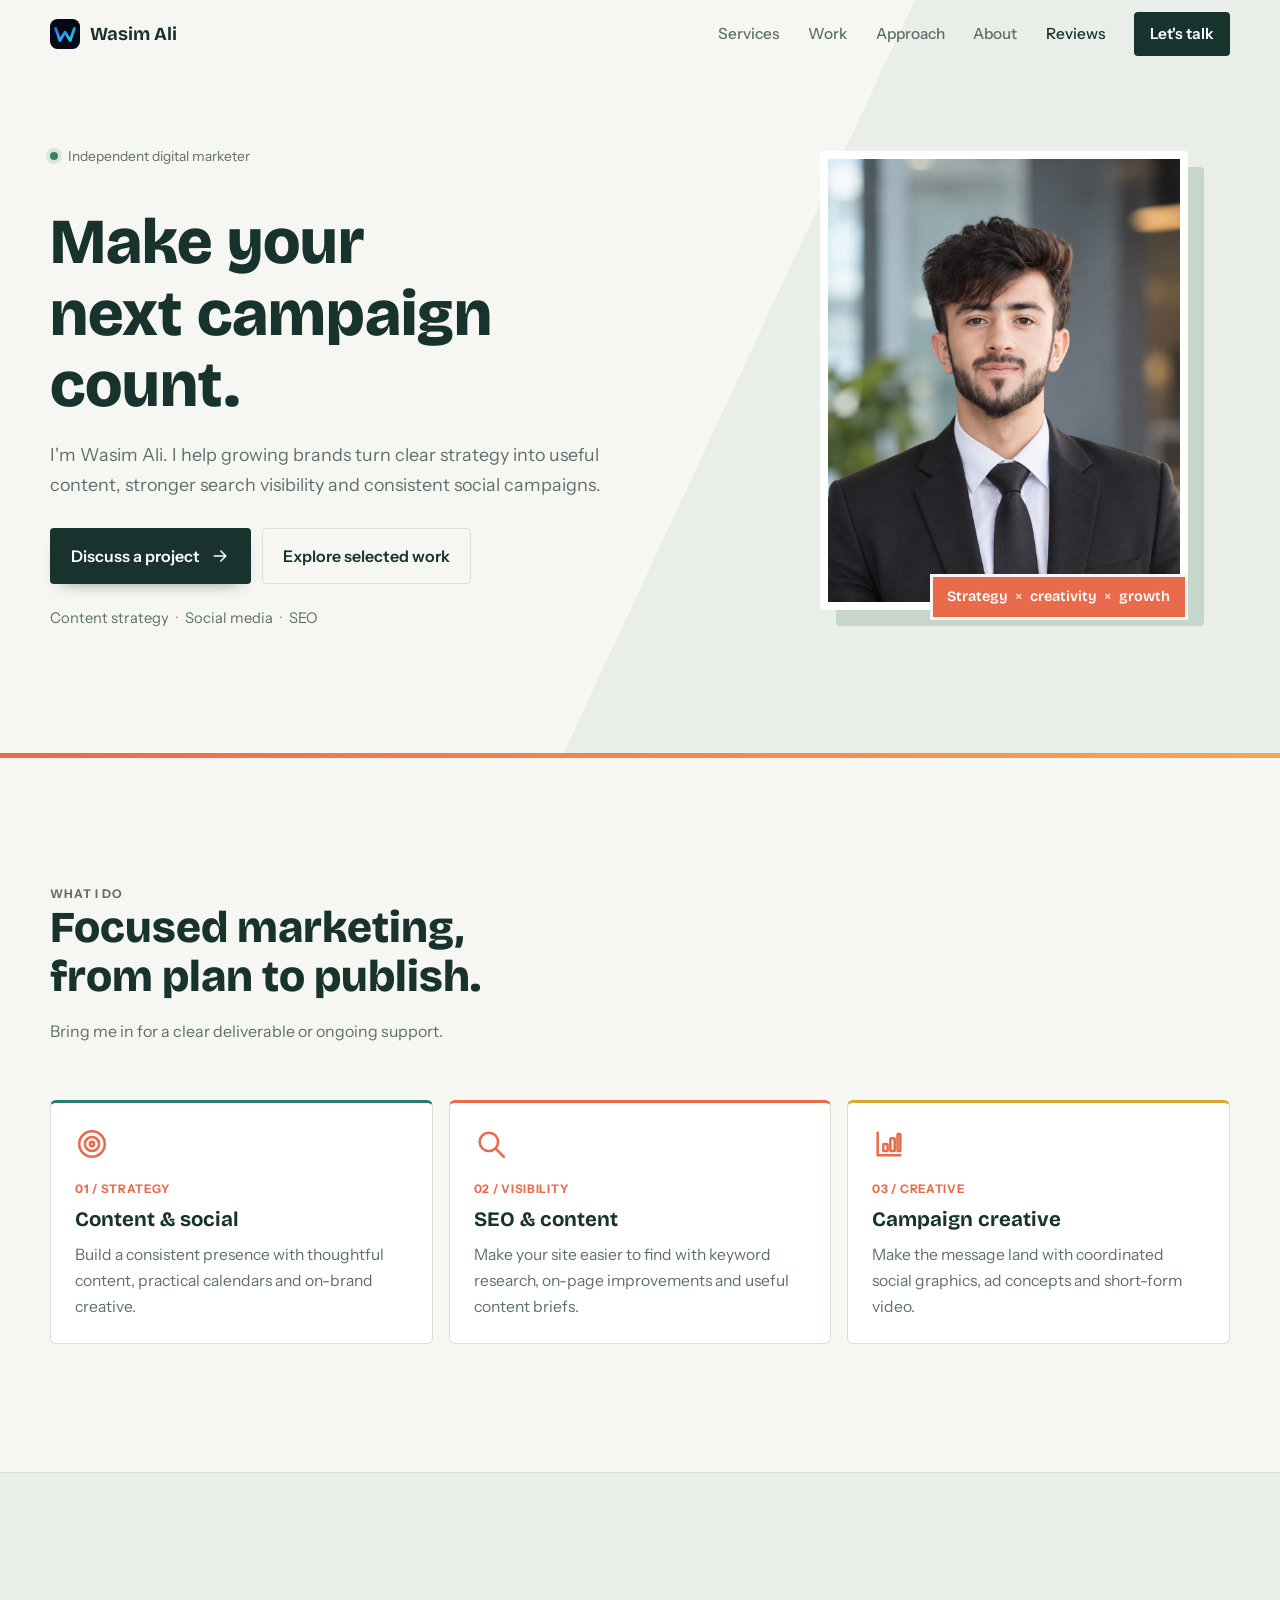
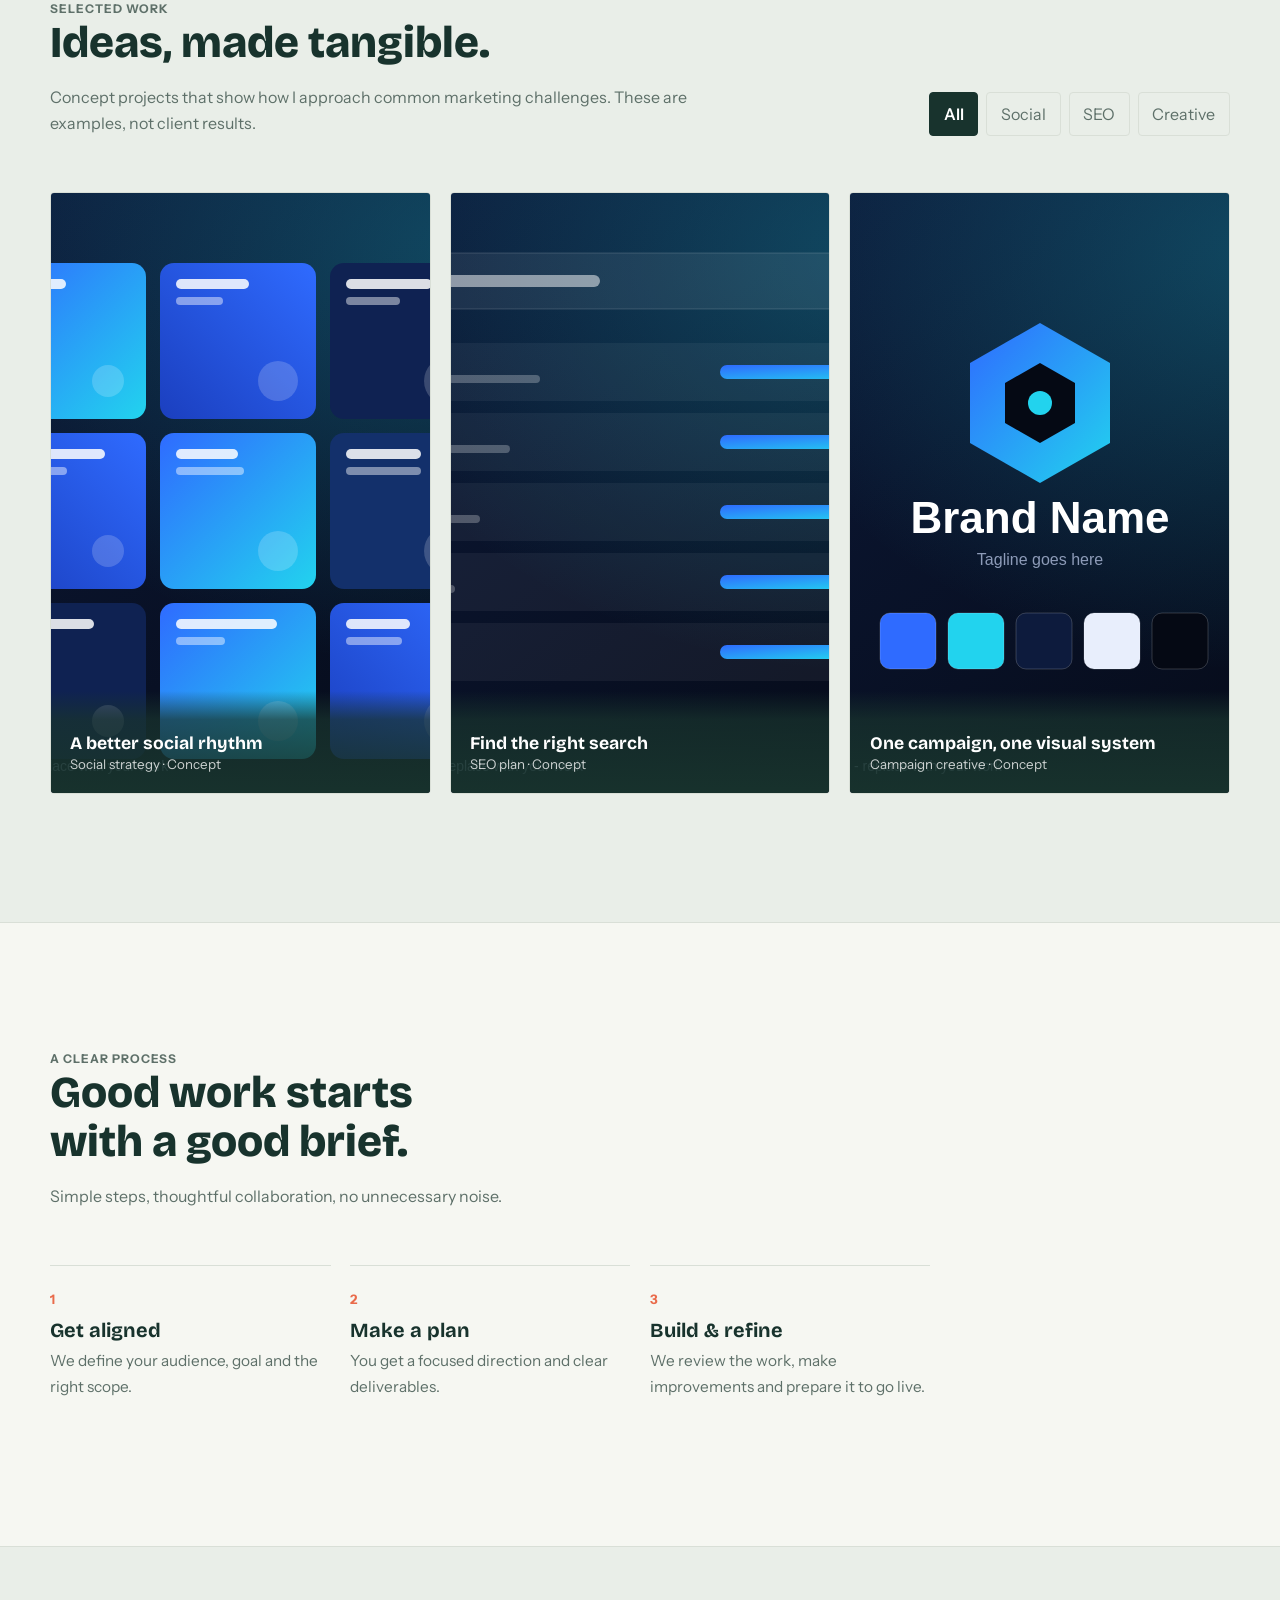
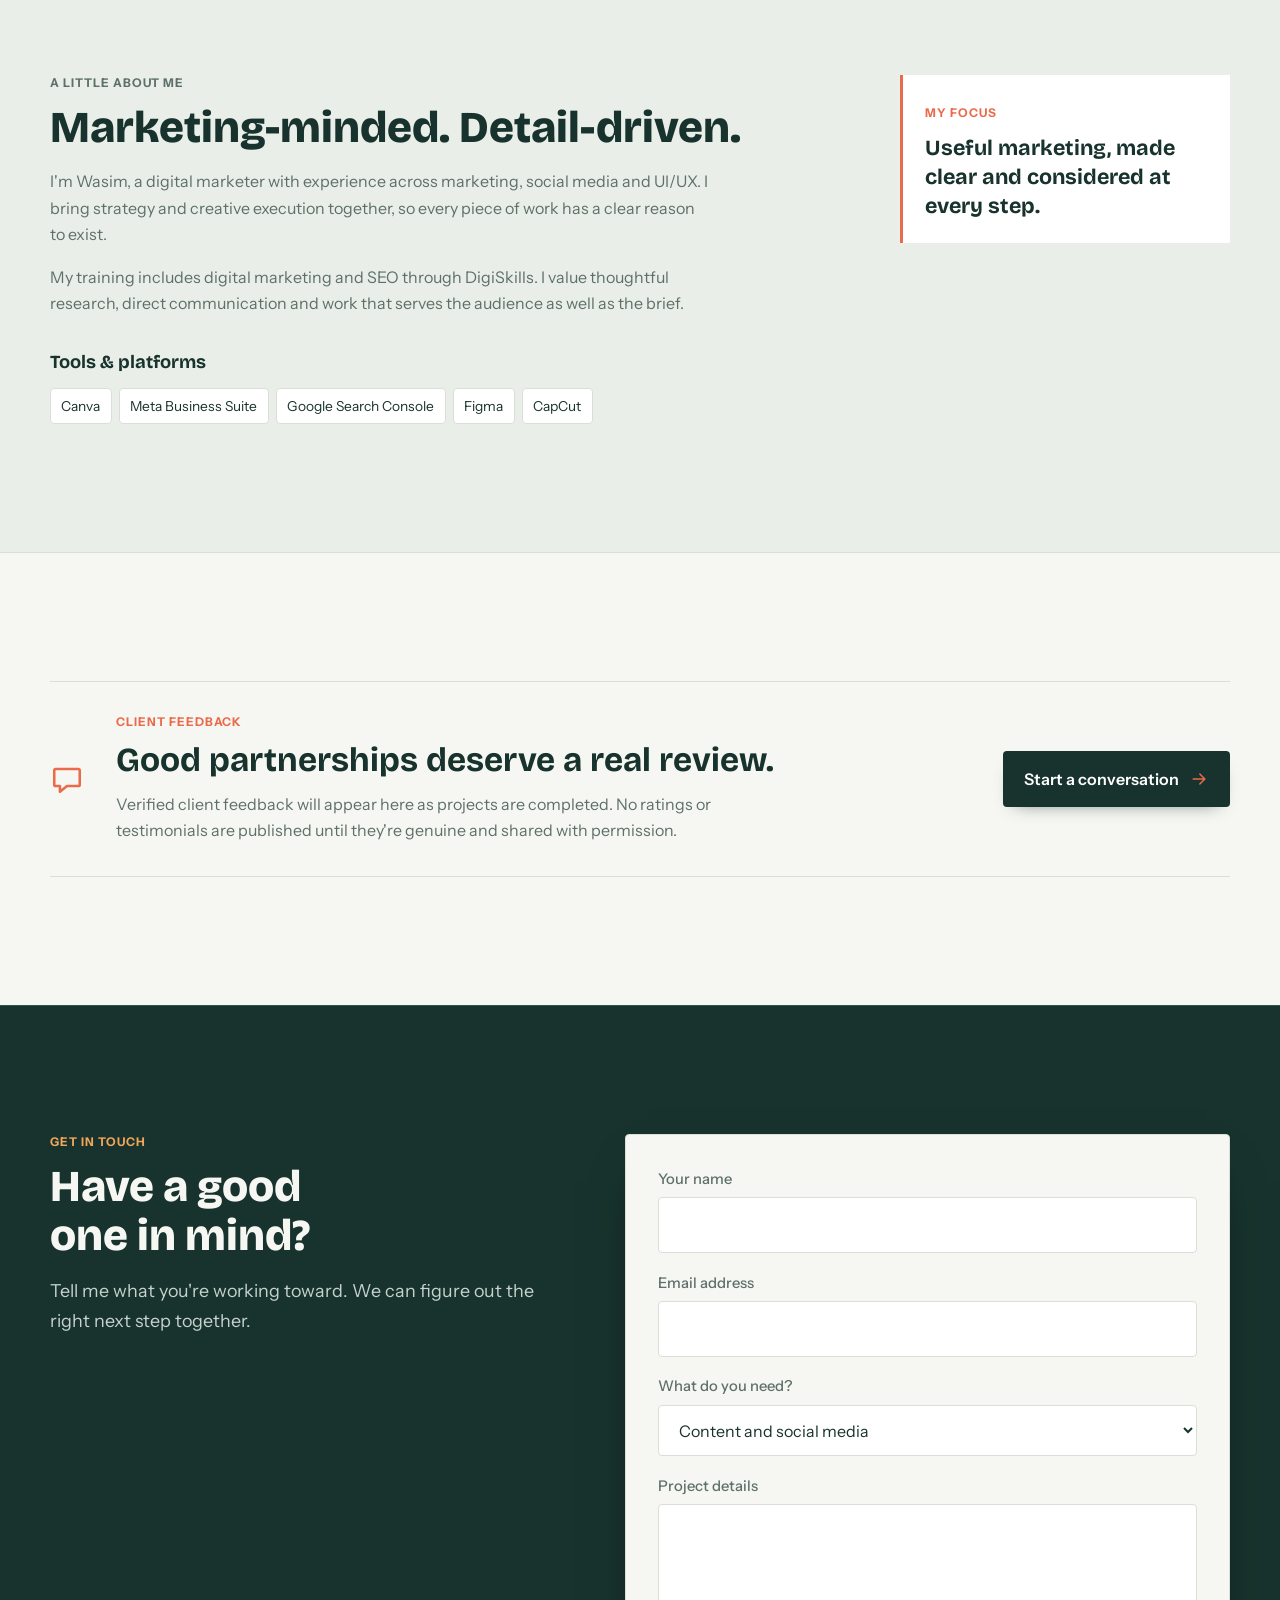
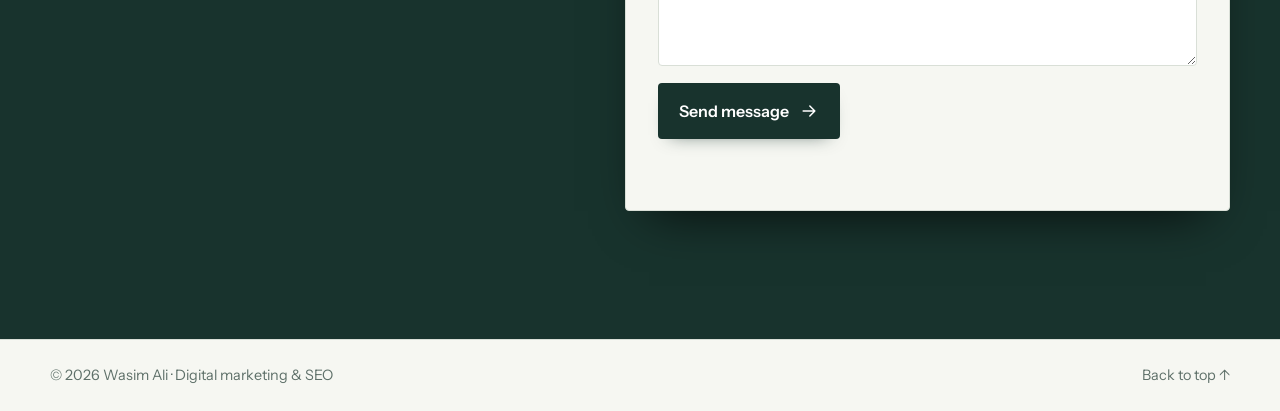
==== index.html @ def0f390 "Refresh digital marketing portfolio" ====
<!DOCTYPE html>
<html lang="en">
<head>
  <meta charset="utf-8">
  <meta name="viewport" content="width=device-width, initial-scale=1">
  <title>Wasim Ali | Digital Marketing &amp; SEO</title>
  <meta name="description" content="Digital marketing, content strategy and SEO for growing brands. Explore the work and get in touch with Wasim Ali.">
  <meta name="theme-color" content="#f5f3ed">
  <meta property="og:title" content="Wasim Ali | Digital Marketing &amp; SEO">
  <meta property="og:description" content="Clear strategy. Better content. Marketing built to move your business forward.">
  <meta property="og:type" content="website">
  <link rel="icon" href="assets/favicon.svg" type="image/svg+xml">
  <link rel="preconnect" href="https://fonts.googleapis.com">
  <link rel="preconnect" href="https://fonts.gstatic.com" crossorigin>
  <link href="https://fonts.googleapis.com/css2?family=Bricolage+Grotesque:opsz,wght@12..96,500;12..96,700;12..96,800&family=Instrument+Sans:wght@400;500;600&display=swap" rel="stylesheet">
  <link rel="stylesheet" href="css/styles.css">
</head>
<body>

<!-- SVG icon sprite -->
<svg width="0" height="0" style="position:absolute" aria-hidden="true">
  <defs>
    <symbol id="i-target" viewBox="0 0 24 24"><circle cx="12" cy="12" r="9"/><circle cx="12" cy="12" r="5"/><circle cx="12" cy="12" r="1.5"/></symbol>
    <symbol id="i-share" viewBox="0 0 24 24"><circle cx="6" cy="12" r="2.5"/><circle cx="18" cy="6" r="2.5"/><circle cx="18" cy="18" r="2.5"/><path d="M8.2 10.8l7.6-3.6M8.2 13.2l7.6 3.6"/></symbol>
    <symbol id="i-calendar" viewBox="0 0 24 24"><rect x="3.5" y="5" width="17" height="15" rx="2.5"/><path d="M3.5 10h17M8 3v4M16 3v4"/></symbol>
    <symbol id="i-search" viewBox="0 0 24 24"><circle cx="10.5" cy="10.5" r="6.5"/><path d="M15.5 15.5L21 21"/></symbol>
    <symbol id="i-pen" viewBox="0 0 24 24"><path d="M4 20l1-5L16.5 3.5a2.1 2.1 0 013 3L8 18z"/><path d="M14 6l4 4"/></symbol>
    <symbol id="i-play" viewBox="0 0 24 24"><rect x="3" y="5" width="18" height="14" rx="3"/><path d="M10.5 9.5v5l4.5-2.5z"/></symbol>
    <symbol id="i-camera" viewBox="0 0 24 24"><path d="M4 8h3l1.5-2.5h7L17 8h3a1 1 0 011 1v9a1 1 0 01-1 1H4a1 1 0 01-1-1V9a1 1 0 011-1z"/><circle cx="12" cy="13" r="3.5"/></symbol>
    <symbol id="i-layout" viewBox="0 0 24 24"><rect x="3.5" y="4" width="17" height="16" rx="2.5"/><path d="M3.5 9h17M9 9v11"/></symbol>
    <symbol id="i-chart" viewBox="0 0 24 24"><path d="M4 20V4M4 20h16"/><rect x="8" y="12" width="3" height="5" rx=".5"/><rect x="13" y="8" width="3" height="9" rx=".5"/><rect x="18" y="5" width="2" height="12" rx=".5"/></symbol>
    <symbol id="i-layers" viewBox="0 0 24 24"><path d="M12 3l9 5-9 5-9-5z"/><path d="M3 12.5l9 5 9-5M3 17l9 5 9-5"/></symbol>
    <symbol id="i-mail" viewBox="0 0 24 24"><rect x="3" y="5" width="18" height="14" rx="2.5"/><path d="M3.5 7l8.5 6 8.5-6"/></symbol>
    <symbol id="i-arrow" viewBox="0 0 24 24"><path d="M5 12h14M13 6l6 6-6 6"/></symbol>
    <symbol id="i-ext" viewBox="0 0 24 24"><path d="M14 4h6v6M20 4l-9 9M18 14v5a1 1 0 01-1 1H5a1 1 0 01-1-1V7a1 1 0 011-1h5"/></symbol>
    <symbol id="i-check" viewBox="0 0 24 24"><path d="M5 12.5l4.5 4.5L19 7.5"/></symbol>
    <symbol id="i-chat" viewBox="0 0 24 24"><path d="M4 5h16a1 1 0 011 1v10a1 1 0 01-1 1h-8l-5 4v-4H4a1 1 0 01-1-1V6a1 1 0 011-1z"/></symbol>
  </defs>
</svg>

<a class="skip" href="#main">Skip to content</a>
<div class="progress" aria-hidden="true"><span id="progress"></span></div>

<header class="site-header" id="header">
  <div class="wrap bar">
    <a class="brand" href="#top" aria-label="Wasim Ali, home">
      <img src="assets/favicon.svg" width="30" height="30" alt="">
      <span>Wasim Ali</span>
    </a>
    <nav id="nav" class="nav" aria-label="Main">
      <a href="#services">Services</a>
      <a href="#work">Work</a>
      <a href="#approach">Approach</a>
      <a href="#about">About</a>
      <a href="#reviews">Reviews</a>
      <a href="#contact" class="nav-cta">Let's talk</a>
    </nav>
    <button class="menu-btn" id="menuBtn" aria-expanded="false" aria-controls="nav" aria-label="Open menu">
      <span></span><span></span>
    </button>
  </div>
</header>

<main id="main">

  <!-- HERO -->
  <section class="hero" id="top">
    <div class="wrap hero-grid">
      <div class="hero-copy">
        <p class="status"><i></i> Independent digital marketer</p>
        <h1>Make your next campaign count.</h1>
        <p class="lead">I'm Wasim Ali. I help growing brands turn clear strategy into useful content, stronger search visibility and consistent social campaigns.</p>
        <div class="actions">
          <a class="btn btn-primary" href="#contact">Discuss a project <svg class="ic"><use href="#i-arrow"/></svg></a>
          <a class="btn btn-ghost" href="#work">Explore selected work</a>
        </div>
        <p class="hero-tags" aria-label="Core services">Content strategy <span>·</span> Social media <span>·</span> SEO</p>
      </div>

      <div class="hero-stage">
        <div class="portrait">
          <img src="WhatsApp%20Image%202026-10-06%20at%201.30.26%20AM.jpeg" alt="Portrait of Wasim Ali" width="480" height="600">
        </div>
        <p class="portrait-note">Strategy <span>×</span> creativity <span>×</span> growth</p>
      </div>
    </div>
  </section>

  <!-- SERVICES -->
  <section class="section" id="services">
    <div class="wrap">
      <div class="head">
        <p class="eyebrow">What I do</p>
        <h2>Focused marketing, from plan to publish.</h2>
        <p>Bring me in for a clear deliverable or ongoing support.</p>
      </div>

      <div class="svc-grid">
        <article class="svc">
          <svg class="ic ic-lg"><use href="#i-target"/></svg>
          <p class="svc-index">01 / Strategy</p>
          <h3>Content &amp; social</h3>
          <p>Build a consistent presence with thoughtful content, practical calendars and on-brand creative.</p>
        </article>
        <article class="svc">
          <svg class="ic ic-lg"><use href="#i-search"/></svg>
          <p class="svc-index">02 / Visibility</p>
          <h3>SEO &amp; content</h3>
          <p>Make your site easier to find with keyword research, on-page improvements and useful content briefs.</p>
        </article>
        <article class="svc">
          <svg class="ic ic-lg"><use href="#i-chart"/></svg>
          <p class="svc-index">03 / Creative</p>
          <h3>Campaign creative</h3>
          <p>Make the message land with coordinated social graphics, ad concepts and short-form video.</p>
        </article>
      </div>
    </div>
  </section>

  <!-- WORK -->
  <section class="section alt" id="work">
    <div class="wrap">
      <div class="head split">
        <div>
          <p class="eyebrow">Selected work</p>
          <h2>Ideas, made tangible.</h2>
          <p>Concept projects that show how I approach common marketing challenges. These are examples, not client results.</p>
        </div>
        <div class="filters" role="group" aria-label="Filter projects">
          <button class="chip is-on" data-filter="all" aria-pressed="true">All</button>
          <button class="chip" data-filter="social" aria-pressed="false">Social</button>
          <button class="chip" data-filter="seo" aria-pressed="false">SEO</button>
          <button class="chip" data-filter="design" aria-pressed="false">Creative</button>
        </div>
      </div>

      <div class="work-grid" id="workGrid">
        <article class="proj" data-cat="social" data-title="A better social rhythm" data-role="Content pillars, sample calendar and post concepts" data-tools="Content strategy, social creative" data-desc="Concept brief: help a neighborhood cafe show up consistently and make its seasonal menu easier to discover. This sample demonstrates a content direction, not client work or measured results.">
          <button class="proj-btn" aria-haspopup="dialog">
            <img src="assets/img/project-social.svg" alt="Concept social media campaign for a cafe" loading="lazy" width="800" height="600">
            <span class="proj-meta"><b>A better social rhythm</b><small>Social strategy · Concept</small></span>
          </button>
        </article>
        <article class="proj" data-cat="seo" data-title="Find the right search" data-role="Keyword themes, page structure and content priorities" data-tools="Keyword research, on-page SEO" data-desc="Concept brief: map high-intent search themes for a growing home-services business, then turn them into a simple page and content plan. No live site or performance data is represented.">
          <button class="proj-btn" aria-haspopup="dialog">
            <img src="assets/img/project-seo.svg" alt="Concept keyword and content plan" loading="lazy" width="800" height="600">
            <span class="proj-meta"><b>Find the right search</b><small>SEO plan · Concept</small></span>
          </button>
        </article>
        <article class="proj" data-cat="design" data-title="One campaign, one visual system" data-role="Creative direction, campaign assets and layout" data-tools="Campaign concept, visual design" data-desc="Concept brief: create a flexible visual direction for a small product launch, with social-first assets that feel connected across formats. This is an illustrative design exercise.">
          <button class="proj-btn" aria-haspopup="dialog">
            <img src="assets/img/project-brand.svg" alt="Concept campaign visual identity" loading="lazy" width="800" height="600">
            <span class="proj-meta"><b>One campaign, one visual system</b><small>Campaign creative · Concept</small></span>
          </button>
        </article>
      </div>
    </div>
  </section>

  <!-- APPROACH -->
  <section class="section" id="approach">
    <div class="wrap">
      <div class="head">
        <p class="eyebrow">A clear process</p>
        <h2>Good work starts with a good brief.</h2>
        <p>Simple steps, thoughtful collaboration, no unnecessary noise.</p>
      </div>
      <ol class="steps">
        <li>
          <span class="n">1</span>
          <h3>Get aligned</h3>
          <p>We define your audience, goal and the right scope.</p>
        </li>
        <li>
          <span class="n">2</span>
          <h3>Make a plan</h3>
          <p>You get a focused direction and clear deliverables.</p>
        </li>
        <li>
          <span class="n">3</span>
          <h3>Build &amp; refine</h3>
          <p>We review the work, make improvements and prepare it to go live.</p>
        </li>
      </ol>
    </div>
  </section>

  <!-- ABOUT / EXPERIENCE -->
  <section class="section alt" id="about">
    <div class="wrap about-grid">
      <div class="about-copy">
        <p class="eyebrow">A little about me</p>
        <h2>Marketing-minded. Detail-driven.</h2>
        <p>I'm Wasim, a digital marketer with experience across marketing, social media and UI/UX. I bring strategy and creative execution together, so every piece of work has a clear reason to exist.</p>
        <p>My training includes digital marketing and SEO through DigiSkills. I value thoughtful research, direct communication and work that serves the audience as well as the brief.</p>

        <h3 class="sub">Tools &amp; platforms</h3>
        <div class="tools">
          <span>Canva</span><span>Meta Business Suite</span><span>Google Search Console</span><span>Figma</span><span>CapCut</span>
        </div>
      </div>

      <aside class="about-note"><span>My focus</span><p>Useful marketing, made clear and considered at every step.</p></aside>
    </div>
  </section>

  <!-- REVIEWS -->
  <section class="section" id="reviews">
    <div class="wrap">
      <div class="empty">
        <svg class="ic ic-lg"><use href="#i-chat"/></svg>
        <div>
          <p class="eyebrow">Client feedback</p>
          <h2>Good partnerships deserve a real review.</h2>
          <p>Verified client feedback will appear here as projects are completed. No ratings or testimonials are published until they're genuine and shared with permission.</p>
        </div>
        <a class="btn btn-primary" href="#contact">Start a conversation <svg class="ic"><use href="#i-arrow"/></svg></a>
      </div>
    </div>
  </section>

  <!-- CONTACT -->
  <section class="section contact" id="contact">
    <div class="wrap contact-grid">
      <div>
        <p class="eyebrow">Get in touch</p>
        <h2>Have a good one in mind?</h2>
        <p class="lead">Tell me what you're working toward. We can figure out the right next step together.</p>
      </div>

      <form class="form glass" id="form" novalidate>
        <div class="field">
          <label for="name">Your name</label>
          <input id="name" name="name" type="text" autocomplete="name" required>
        </div>
        <div class="field">
          <label for="email">Email address</label>
          <input id="email" name="email" type="email" autocomplete="email" required>
        </div>
        <div class="field">
          <label for="service">What do you need?</label>
          <select id="service" name="service">
            <option>Content and social media</option>
            <option>SEO and content</option>
            <option>Campaign creative</option>
            <option>Something else</option>
          </select>
        </div>
        <div class="field">
          <label for="message">Project details</label>
          <textarea id="message" name="message" rows="5" required></textarea>
        </div>
        <button class="btn btn-primary" type="submit">Send message <svg class="ic"><use href="#i-arrow"/></svg></button>
        <p class="form-status" id="formStatus" role="status" aria-live="polite"></p>
      </form>
    </div>
  </section>
</main>

<footer class="footer">
  <div class="wrap foot">
      <p>© <span id="year"></span> Wasim Ali <span class="footer-note">· Digital marketing &amp; SEO</span></p>
      <a href="#top">Back to top ↑</a>
  </div>
</footer>

<dialog id="dlg" class="dlg" aria-labelledby="dlgTitle">
  <button class="dlg-x" id="dlgClose" aria-label="Close">×</button>
  <img id="dlgImg" alt="" width="800" height="600">
  <div class="dlg-body">
    <h3 id="dlgTitle"></h3>
    <dl>
      <dt>My role</dt><dd id="dlgRole"></dd>
      <dt>Tools</dt><dd id="dlgTools"></dd>
    </dl>
    <p id="dlgDesc"></p>
  </div>
</dialog>

<script src="js/config.js"></script>
<script src="js/main.js"></script>
</body>
</html>
---- css/styles.css ----
/* ===== Tokens ===== */
:root {
  --bg: #f6f7f2;
  --bg-2: #e9eee8;
  --panel: #fff;
  --line: #d9dfd7;
  --text: #18332d;
  --muted: #5e7069;
  --blue: #267d70;
  --cyan: #e96b4b;
  --grad: linear-gradient(110deg, #e96b4b, #f2a65a);
  --f-display: "Bricolage Grotesque", "Segoe UI", system-ui, sans-serif;
  --f-body: "Instrument Sans", "Segoe UI", system-ui, -apple-system, Roboto, sans-serif;
  --r-sm: 4px;
  --r-md: 6px;
  --r-lg: 8px;
  --wrap: 1180px;
  --pad: clamp(1.1rem, 4vw, 2rem);
  --sec: clamp(4.5rem, 10vw, 8rem);
}

*, *::before, *::after { box-sizing: border-box; }
html { scroll-behavior: smooth; scroll-padding-top: 76px; -webkit-text-size-adjust: 100%; }
body {
  margin: 0;
  background: var(--bg);
  color: var(--text);
  font: 400 1rem/1.65 var(--f-body);
  overflow-x: hidden;
}
img, svg { max-width: 100%; display: block; }
a { color: inherit; }
h1, h2, h3, h4 { font-family: var(--f-display); line-height: 1.12; margin: 0; letter-spacing: 0; }
p { margin: 0 0 1rem; }
ul, ol { margin: 0; padding: 0; list-style: none; }
button, input, select, textarea { font: inherit; color: inherit; }
:focus-visible { outline: 2px solid var(--cyan); outline-offset: 3px; border-radius: 6px; }

.wrap { width: min(100% - var(--pad) * 2, var(--wrap)); margin-inline: auto; }
.ic { width: 20px; height: 20px; fill: none; stroke: currentColor; stroke-width: 1.8; stroke-linecap: round; stroke-linejoin: round; }
.ic-lg { width: 34px; height: 34px; stroke: var(--cyan); }

.skip { position: absolute; left: -999px; top: 8px; background: #fff; color: #000; padding: .6rem 1rem; border-radius: 8px; z-index: 100; }
.skip:focus { left: 8px; }

.progress { position: fixed; inset: 0 0 auto 0; height: 3px; z-index: 60; }
.progress span { display: block; height: 100%; width: 0; background: var(--grad); }

/* ===== Header ===== */
.site-header {
  position: fixed; inset: 0 0 auto 0; z-index: 50;
  transition: background .3s, border-color .3s, backdrop-filter .3s;
  border-bottom: 1px solid transparent;
}
.site-header.scrolled {
  background: rgba(246,247,242,.92);
  backdrop-filter: blur(14px);
  -webkit-backdrop-filter: blur(14px);
  border-color: var(--line);
}
.bar { display: flex; align-items: center; justify-content: space-between; height: 68px; }
.brand { display: flex; align-items: center; gap: .6rem; text-decoration: none; font: 700 1.15rem var(--f-display); }
.nav {
  position: fixed; inset: 68px 0 auto 0;
  display: flex; flex-direction: column; gap: .25rem;
  padding: 1rem var(--pad) 1.5rem;
  background: rgba(246,247,242,.98);
  border-bottom: 1px solid var(--line);
  transform: translateY(-120%);
  visibility: hidden;
  transition: transform .3s ease, visibility .3s;
}
.nav.open { transform: none; visibility: visible; }
.nav a { text-decoration: none; padding: .8rem .2rem; color: var(--muted); font-weight: 500; border-bottom: 1px solid var(--line); transition: color .2s; }
.nav a:hover, .nav a.active { color: var(--text); }
.nav .nav-cta { margin-top: .8rem; text-align: center; color: #fff; background: var(--text); border: 0; border-radius: var(--r-sm); padding: .75rem 1rem; font-weight: 600; }

.menu-btn { width: 44px; height: 44px; background: var(--panel); border: 1px solid var(--line); border-radius: var(--r-sm); display: grid; place-content: center; gap: 6px; cursor: pointer; }
.menu-btn span { display: block; width: 20px; height: 2px; background: var(--text); transition: transform .25s; }
.menu-btn[aria-expanded="true"] span:first-child { transform: translateY(4px) rotate(45deg); }
.menu-btn[aria-expanded="true"] span:last-child { transform: translateY(-4px) rotate(-45deg); }

/* ===== Buttons ===== */
.btn {
  display: inline-flex; align-items: center; justify-content: center; gap: .6rem;
  padding: .85rem 1.25rem; border-radius: var(--r-sm); border: 1px solid transparent;
  font-weight: 600; text-decoration: none; cursor: pointer;
  transition: transform .2s ease, box-shadow .2s ease, background .2s ease, color .2s ease;
}
.btn-primary { background: var(--text); color: #fff; box-shadow: 0 8px 18px -12px rgba(24,51,45,.7); }
.btn-primary:hover { transform: translateY(-2px); background: #28584d; box-shadow: 0 12px 24px -12px rgba(24,51,45,.55); }
.btn-primary .ic { transition: transform .2s; }
.btn-primary:hover .ic { transform: translateX(3px); }
.btn-ghost { border-color: var(--line); background: transparent; }
.btn-ghost:hover { border-color: var(--text); background: #fff; transform: translateY(-2px); }

/* ===== Hero ===== */
.hero {
  position: relative; padding: 112px 0 clamp(4.5rem, 9vw, 7rem);
  background: linear-gradient(115deg, #f6f7f2 56%, #e9eee8 56%);
}
.hero::after {
  content: ""; position: absolute; left: 0; right: 0; bottom: 0; height: 5px; pointer-events: none;
  background: var(--grad);
}
.hero-grid { position: relative; z-index: 1; display: grid; gap: 3rem; }
.status { display: inline-flex; align-items: center; gap: .6rem; font-size: .86rem; color: var(--muted); padding: .3rem 0; }
.status i { width: 8px; height: 8px; border-radius: 50%; background: #39836d; box-shadow: 0 0 0 4px rgba(57,131,109,.14); }
h1 { max-width: 12ch; font-size: 3rem; font-weight: 800; margin: 1.1rem 0 1.2rem; text-wrap: balance; }
.lead { font-size: 1.12rem; color: var(--muted); max-width: 48ch; }
.actions { display: flex; flex-wrap: wrap; gap: .7rem; margin: 1.8rem 0 1.4rem; }
.hero-tags { color: var(--muted); font-size: .92rem; }
.hero-tags span { color: var(--cyan); padding-inline: .25rem; }

.hero-stage { position: relative; max-width: 390px; width: 100%; margin-inline: auto; padding: 0 0 1.6rem 1.4rem; }
.portrait { border-radius: var(--r-sm); overflow: hidden; border: 8px solid #fff; aspect-ratio: 4/5; box-shadow: 16px 16px 0 #c7d6ca; }
.portrait img { width: 100%; height: 100%; object-fit: cover; }
.portrait-note { position: absolute; right: 0; bottom: 0; padding: .7rem .9rem; background: var(--cyan); color: #fff; font: 600 .9rem var(--f-display); border: 3px solid var(--bg); }
.portrait-note span { padding-inline: .25rem; opacity: .7; }
.glass { background: rgba(14,24,52,.62); border: 1px solid var(--line); backdrop-filter: blur(14px); -webkit-backdrop-filter: blur(14px); box-shadow: 0 24px 50px -24px rgba(0,0,0,.8); }
.float { position: absolute; border-radius: var(--r-md); padding: .9rem 1rem; font-size: .85rem; }
.float b { display: block; font: 600 .9rem var(--f-display); margin-bottom: .6rem; }
.float small { color: var(--muted); font-size: .72rem; }
.f-cal { left: 0; bottom: 0; width: 190px; }
.cal { display: grid; grid-template-columns: repeat(7, 1fr); gap: 4px; margin-bottom: .5rem; }
.cal span { aspect-ratio: 1; border-radius: 4px; background: rgba(255,255,255,.07); }
.cal .on { background: var(--blue); }
.cal .on.b { background: var(--cyan); }
.f-seo { right: 0; top: 12%; width: 180px; }
.chips { display: flex; flex-wrap: wrap; gap: 4px; margin-bottom: .5rem; }
.chips span { font-size: .72rem; padding: .15rem .55rem; border-radius: 99px; background: rgba(34,211,238,.14); color: var(--cyan); }
.f-reel { right: 2%; bottom: 8%; display: flex; align-items: center; gap: .7rem; line-height: 1.3; }
.f-reel .ic { width: 28px; height: 28px; color: var(--cyan); }

/* One calm entrance for the hero content */
@media (prefers-reduced-motion: no-preference) {
  .hero-copy > * { animation: rise .8s cubic-bezier(.2,.7,.2,1) both; }
  .hero-copy > :nth-child(2) { animation-delay: .08s; }
  .hero-copy > :nth-child(3) { animation-delay: .16s; }
  .hero-copy > :nth-child(4) { animation-delay: .24s; }
  .hero-copy > :nth-child(5) { animation-delay: .32s; }
  .portrait { animation: rise 1s .2s cubic-bezier(.2,.7,.2,1) both; }
}
@keyframes rise { from { opacity: 0; transform: translateY(22px); } to { opacity: 1; transform: none; } }

/* ===== Sections ===== */
.section { padding: var(--sec) 0; }
.section.alt { background: var(--bg-2); border-block: 1px solid var(--line); }
.head { max-width: 62ch; margin-bottom: clamp(2rem, 5vw, 3.5rem); }
.head h2, .about-copy h2, .contact h2 { font-size: 2rem; font-weight: 800; margin-bottom: 1rem; text-wrap: balance; }
.head p { color: var(--muted); margin: 0; }
.eyebrow { margin: 0 0 .7rem; color: var(--cyan); text-transform: uppercase; font-size: .75rem; line-height: 1.4; font-weight: 700; letter-spacing: .08em; }
.head p strong { color: var(--text); font-weight: 600; }
.head.split { max-width: none; display: grid; gap: 1.6rem; }
.head.split > div:first-child { max-width: 62ch; }

/* Services */
.svc-grid { display: grid; gap: 1rem; }
.svc {
  position: relative; padding: 1.5rem; border-radius: var(--r-md);
  background: #fff;
  border: 1px solid var(--line); border-top: 3px solid var(--blue);
  transition: border-color .25s, transform .25s, box-shadow .25s;
}
.svc:hover { border-color: var(--blue); transform: translateY(-3px); box-shadow: 0 12px 26px -22px rgba(24,51,45,.55); }
.svc .ic-lg { margin-bottom: 1.2rem; }
.svc h3 { font-size: 1.28rem; margin-bottom: .6rem; }
.svc p { color: var(--muted); font-size: .98rem; margin: 0; }
.svc .svc-index { color: var(--cyan); text-transform: uppercase; font-size: .74rem; font-weight: 700; letter-spacing: .06em; margin-bottom: .6rem; }
.svc:nth-child(2) { border-top-color: var(--cyan); }
.svc:nth-child(3) { border-top-color: #d9a92f; }
.ticks { margin-top: 1.2rem; display: grid; gap: .45rem; }
.ticks li { position: relative; padding-left: 1.6rem; font-size: .95rem; }
.ticks li::before { content: ""; position: absolute; left: 0; top: .5em; width: 10px; height: 6px; border-left: 2px solid var(--cyan); border-bottom: 2px solid var(--cyan); transform: rotate(-45deg); }

/* Work */
.filters { display: flex; flex-wrap: wrap; gap: .5rem; }
.chip { padding: .5rem .85rem; border-radius: var(--r-sm); border: 1px solid var(--line); background: transparent; color: var(--muted); cursor: pointer; transition: color .2s, background .2s, border-color .2s, transform .2s; }
.chip:hover { color: var(--text); }
.chip.is-on { background: var(--text); color: #fff; border-color: var(--text); font-weight: 600; }
.work-grid { display: grid; gap: 1.2rem; }
.proj[hidden] { display: none; }
.proj-btn { display: block; width: 100%; padding: 0; background: #fff; border: 1px solid var(--line); border-radius: var(--r-sm); overflow: hidden; cursor: pointer; text-align: left; position: relative; transition: border-color .25s, box-shadow .25s, transform .25s; }
.proj-btn:hover { border-color: var(--blue); box-shadow: 0 16px 28px -22px rgba(24,51,45,.55); transform: translateY(-3px); }
.proj-btn img { width: 100%; aspect-ratio: 4/3; object-fit: cover; transition: transform .5s ease; }
.proj-btn:hover img { transform: scale(1.04); }
.proj-meta { position: absolute; inset: auto 0 0 0; padding: 2.6rem 1.2rem 1.1rem; background: linear-gradient(0deg, rgba(24,51,45,.96), rgba(24,51,45,.72) 72%, transparent); color: #fff; display: flex; flex-direction: column; }
.proj-meta b { font: 700 1.1rem var(--f-display); }
.proj-meta small { color: rgba(255,255,255,.78); }

/* Approach */
.steps { display: grid; gap: 1.2rem; counter-reset: s; }
.steps li { padding: 1.2rem 0; border-top: 1px solid var(--line); }
.steps .n { font: 700 .82rem var(--f-body); color: var(--cyan); }
.steps h3 { font-size: 1.25rem; margin: .45rem 0; }
.steps p { color: var(--muted); margin: 0; font-size: .96rem; }

/* About */
.about-grid { display: grid; gap: 2.5rem; }
.about-copy p { color: var(--muted); max-width: 60ch; }
.sub { font-size: 1.15rem; margin: 2.2rem 0 1rem; }
.tools { display: flex; flex-wrap: wrap; gap: .45rem; }
.tools span { padding: .35rem .65rem; border-radius: var(--r-sm); border: 1px solid var(--line); background: #fff; font-size: .86rem; }
.about-note { align-self: start; padding: 1.4rem; border-left: 3px solid var(--cyan); background: #fff; }
.about-note span { color: var(--cyan); text-transform: uppercase; font-size: .75rem; font-weight: 700; letter-spacing: .08em; }
.about-note p { margin: .6rem 0 0; font: 700 1.35rem/1.35 var(--f-display); }
.timeline .sub { margin-top: 0; }
.timeline ol { position: relative; padding-left: 1.8rem; display: grid; gap: 1.6rem; }
.timeline ol::before { content: ""; position: absolute; left: 6px; top: 8px; bottom: 8px; width: 2px; background: linear-gradient(var(--blue), var(--cyan)); opacity: .6; }
.timeline li { position: relative; }
.dot { position: absolute; left: -1.8rem; top: .4rem; width: 14px; height: 14px; border-radius: 50%; background: var(--bg); border: 3px solid var(--blue); }
.dot.alt-dot { border-color: var(--cyan); }
.timeline h4 { font-size: 1.15rem; }
.org { color: var(--cyan); font-weight: 600; margin: .15rem 0 .4rem; }
.timeline li p:last-child { color: var(--muted); margin: 0; font-size: .96rem; }

/* Placeholder markers */
.ph { display: inline-block; font-size: .72rem; font-weight: 600; padding: .1rem .5rem; margin-right: .4rem; border: 1px dashed #fbbf24; color: #fbbf24; border-radius: 6px; vertical-align: middle; }
.ph-note { margin-top: 1.4rem; font-size: .95rem; }
.ph-note.small { font-size: .85rem; margin-top: .8rem; }
code { background: var(--panel); padding: .1rem .4rem; border-radius: 5px; font-size: .9em; }

/* Reviews */
.empty { display: grid; gap: 1.2rem; align-items: center; padding: 2rem 0; border-block: 1px solid var(--line); }
.empty .ic { color: var(--cyan); }
.empty h2 { font-size: 1.75rem; margin-bottom: .7rem; }
.empty p:not(.eyebrow) { color: var(--muted); margin: 0; max-width: 62ch; }
.empty .btn { justify-self: start; }

/* Contact */
.contact { background: #18332d; color: #f6f7f2; border-top: 1px solid #31534a; }
.contact .eyebrow { color: #f2a65a; }
.contact .lead { color: #c6d2cc; }
.contact-grid { display: grid; gap: 3rem; }
.contact-list { display: grid; gap: .9rem; margin-top: 2rem; }
.contact-list li { display: flex; align-items: center; gap: .8rem; }
.contact-list .ic { color: #f2a65a; }
.contact-list a { text-decoration: none; border-bottom: 1px solid var(--line); padding-bottom: 2px; word-break: break-all; }
.contact-list a:hover { border-color: #f2a65a; }
.form { padding: clamp(1.2rem, 4vw, 2rem); border-radius: var(--r-sm); display: grid; gap: 1.1rem; background: #f6f7f2; color: var(--text); }
.field { display: grid; gap: .4rem; }
.field label { font-size: .92rem; font-weight: 500; color: var(--muted); }
.field input, .field select, .field textarea {
  width: 100%; padding: .85rem 1rem; border-radius: var(--r-sm);
  background: #fff; border: 1px solid var(--line); color: var(--text);
  transition: border-color .2s, box-shadow .2s;
}
.field select option { background: #fff; }
.field input:focus, .field select:focus, .field textarea:focus { outline: none; border-color: var(--blue); box-shadow: 0 0 0 3px rgba(38,125,112,.15); }
.field.bad input, .field.bad textarea { border-color: #f87171; }
.field .err { color: #fca5a5; font-size: .85rem; }
.form .btn { justify-self: start; }
.form-status { margin: 0; font-size: .95rem; min-height: 1.4em; }
.form-status.ok { color: #267d70; }
.form-status.fail { color: #b43e35; }

.footer { border-top: 1px solid var(--line); padding: 1.5rem 0; color: var(--muted); font-size: .9rem; }
.foot { display: flex; flex-wrap: wrap; gap: 1rem; justify-content: space-between; }
.foot p { margin: 0; }
.foot a { text-decoration: none; }
.foot a:hover { color: var(--cyan); }

/* Dialog */
.dlg { width: min(94vw, 760px); max-height: 92vh; overflow: auto; padding: 0; border: 1px solid var(--line); border-radius: var(--r-sm); background: var(--bg); color: var(--text); }
.dlg::backdrop { background: rgba(24,51,45,.7); backdrop-filter: blur(4px); }
.dlg img { width: 100%; aspect-ratio: 4/3; object-fit: cover; }
.dlg-body { padding: 1.4rem 1.6rem 1.8rem; }
.dlg-body h3 { font-size: 1.5rem; margin-bottom: 1rem; }
.dlg-body dl { display: grid; grid-template-columns: auto 1fr; gap: .4rem 1rem; margin: 0 0 1rem; font-size: .95rem; }
.dlg-body dt { color: var(--cyan); font-weight: 600; }
.dlg-body dd { margin: 0; }
.dlg-body p { color: var(--muted); margin: 0; }
.dlg-x { position: absolute; top: 12px; right: 12px; width: 42px; height: 42px; border-radius: var(--r-sm); border: 1px solid var(--line); background: #fff; color: var(--text); font-size: 1.5rem; line-height: 1; cursor: pointer; z-index: 2; transition: transform .2s; }
.dlg-x:hover { transform: rotate(90deg); }

/* ===== Breakpoints ===== */
@media (min-width: 640px) {
  .svc-grid { grid-template-columns: repeat(2, 1fr); }
  .svc.wide { grid-column: span 2; }
  .work-grid { grid-template-columns: repeat(2, 1fr); }
  .steps { grid-template-columns: repeat(2, 1fr); }
}
@media (min-width: 900px) {
  .menu-btn { display: none; }
  .nav { position: static; flex-direction: row; align-items: center; gap: 1.8rem; padding: 0; background: none; border: 0; transform: none; visibility: visible; }
  .nav a { padding: .3rem 0; border: 0; font-size: .96rem; }
  .nav .nav-cta { margin: 0; padding: .6rem 1rem; color: #fff; }
  .hero { padding-top: 140px; }
  h1 { font-size: 4rem; }
  .head h2, .about-copy h2, .contact h2 { font-size: 2.75rem; }
  .empty h2 { font-size: 2.1rem; }
  .hero-grid { grid-template-columns: 1.15fr .85fr; align-items: center; gap: 4rem; }
  .svc-grid { grid-template-columns: repeat(3, 1fr); }
  .head.split { grid-template-columns: 1fr auto; align-items: end; }
  .work-grid { grid-template-columns: repeat(3, 1fr); }
  .steps { grid-template-columns: repeat(4, 1fr); }
  .about-grid { grid-template-columns: 1.4fr .6fr; gap: 5rem; }
  .empty { grid-template-columns: auto 1fr auto; gap: 2rem; }
  .contact-grid { grid-template-columns: .9fr 1.1fr; gap: 5rem; align-items: start; }
}

@media (max-width: 520px) {
  .hero { padding: 88px 0 2.5rem; background: linear-gradient(180deg, #f6f7f2 70%, #e9eee8 70%); }
  .hero-grid { gap: 1.2rem; }
  h1 { max-width: 14ch; font-size: 2.4rem; margin: .7rem 0 .8rem; }
  .lead { font-size: 1rem; }
  .actions { gap: .5rem; margin: 1.1rem 0 .8rem; }
  .actions .btn { padding: .7rem .8rem; font-size: .9rem; }
  .hero-stage { max-width: 220px; padding-left: .8rem; }
  .portrait { border-width: 5px; box-shadow: 10px 10px 0 #c7d6ca; }
  .portrait-note { font-size: .78rem; padding: .55rem .65rem; }
  .head.split { gap: 1.2rem; }
  .filters { gap: .35rem; }
  .chip { padding: .45rem .6rem; font-size: .88rem; }
  .footer-note { display: block; }
}

@media (prefers-reduced-motion: reduce) {
  html { scroll-behavior: auto; }
  *, *::before, *::after { transition-duration: .01ms !important; animation-duration: .01ms !important; }
}
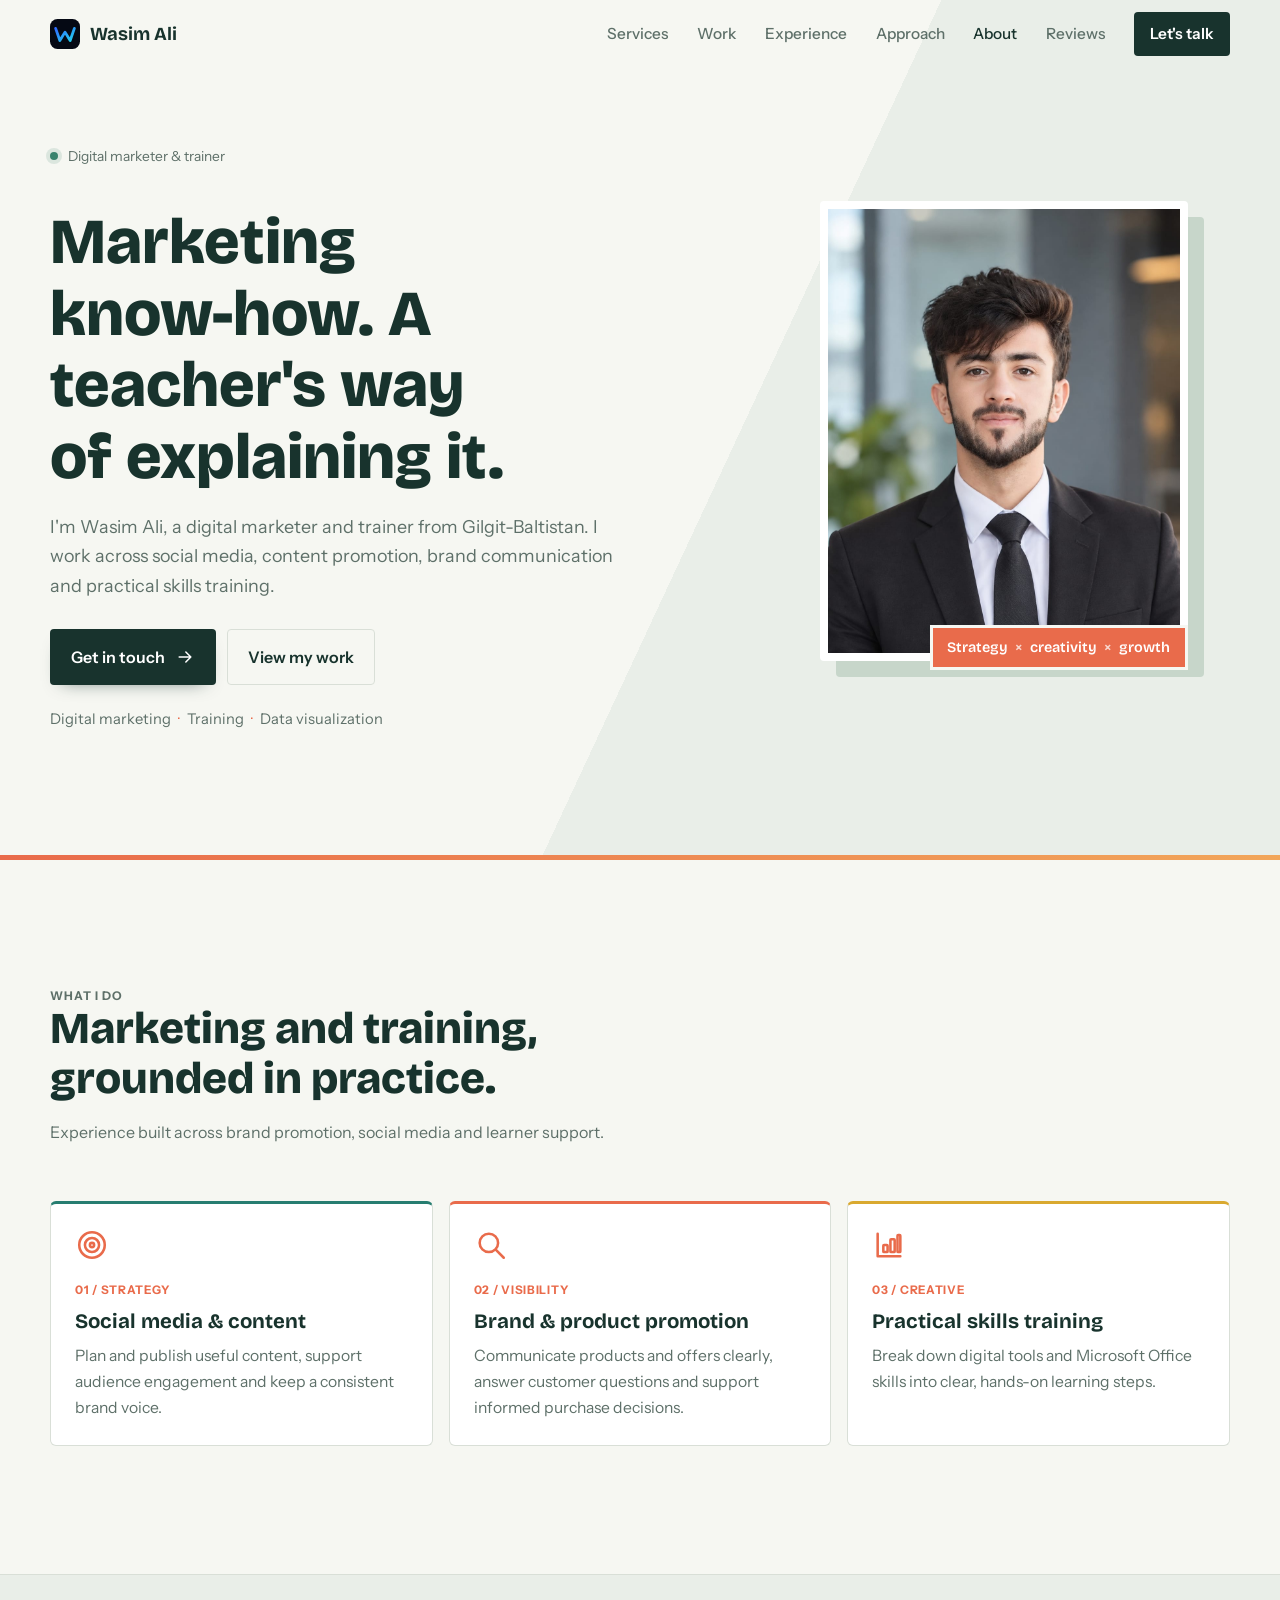
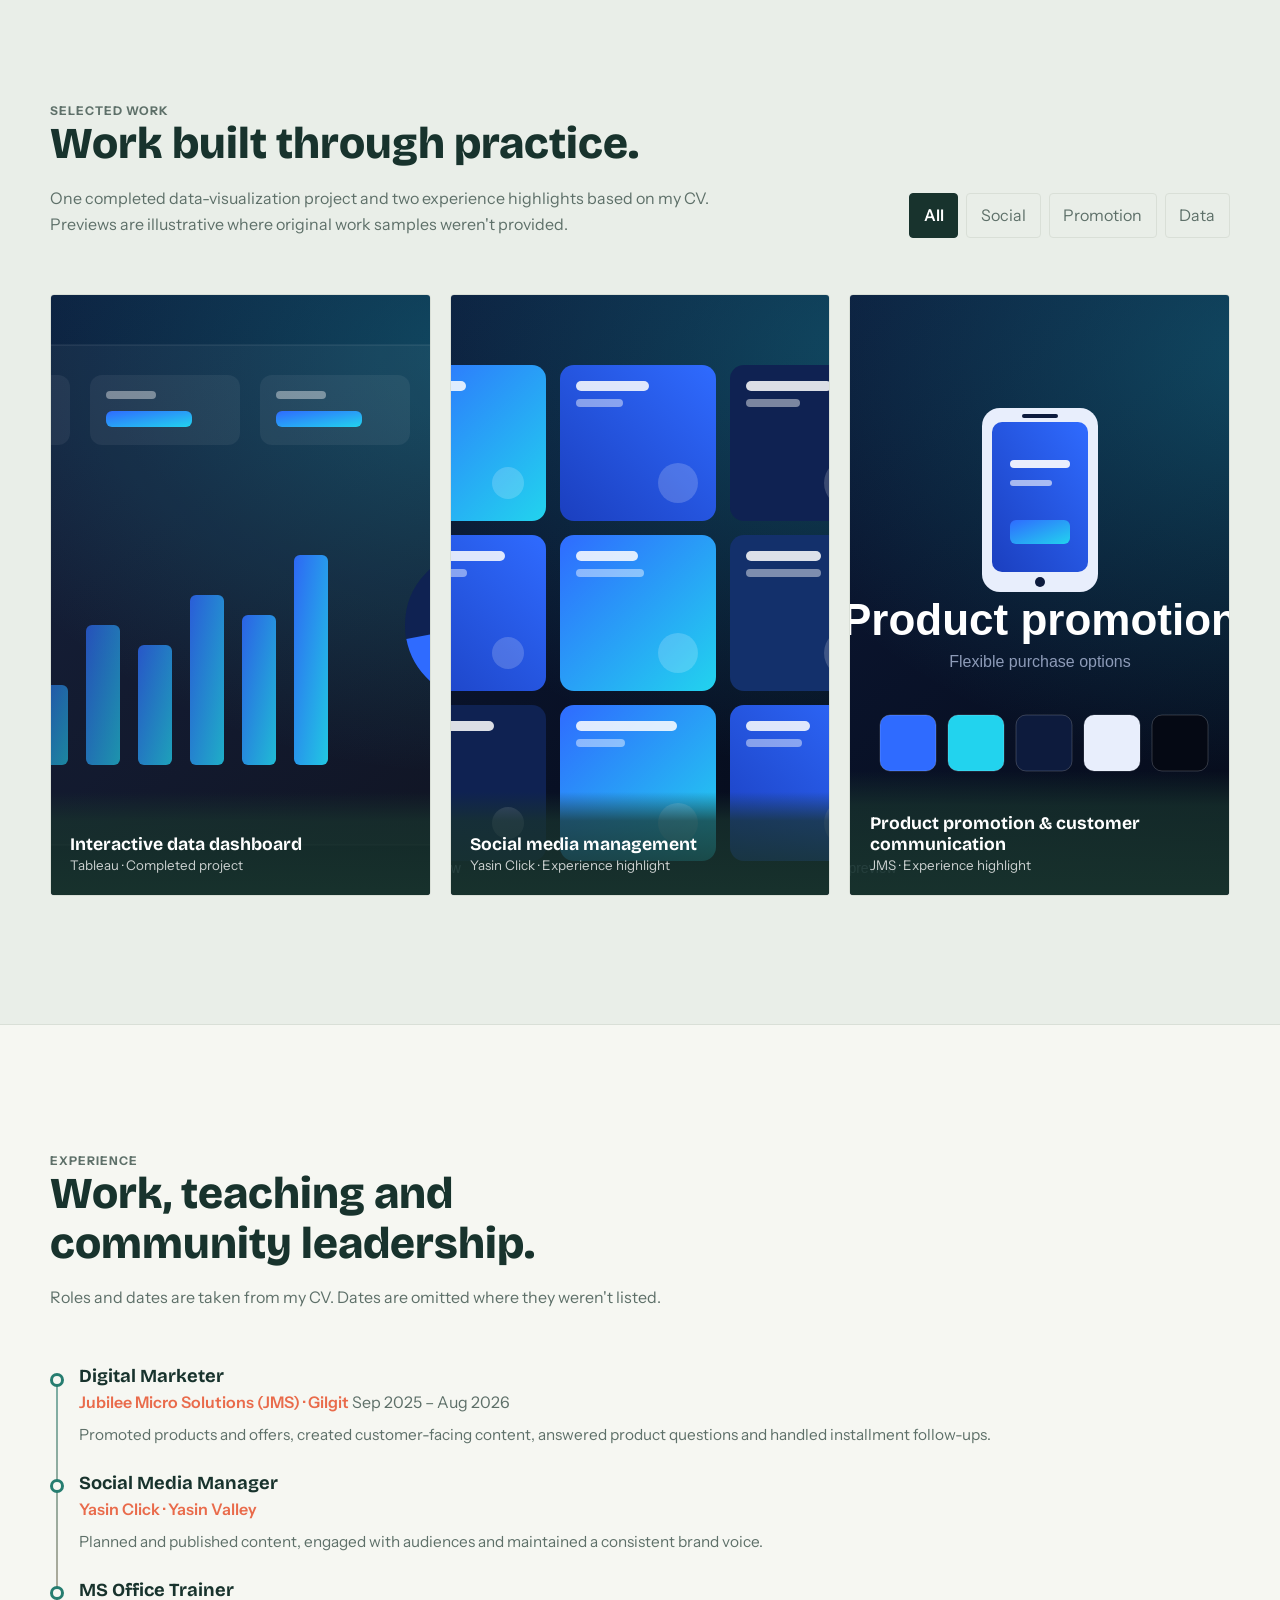
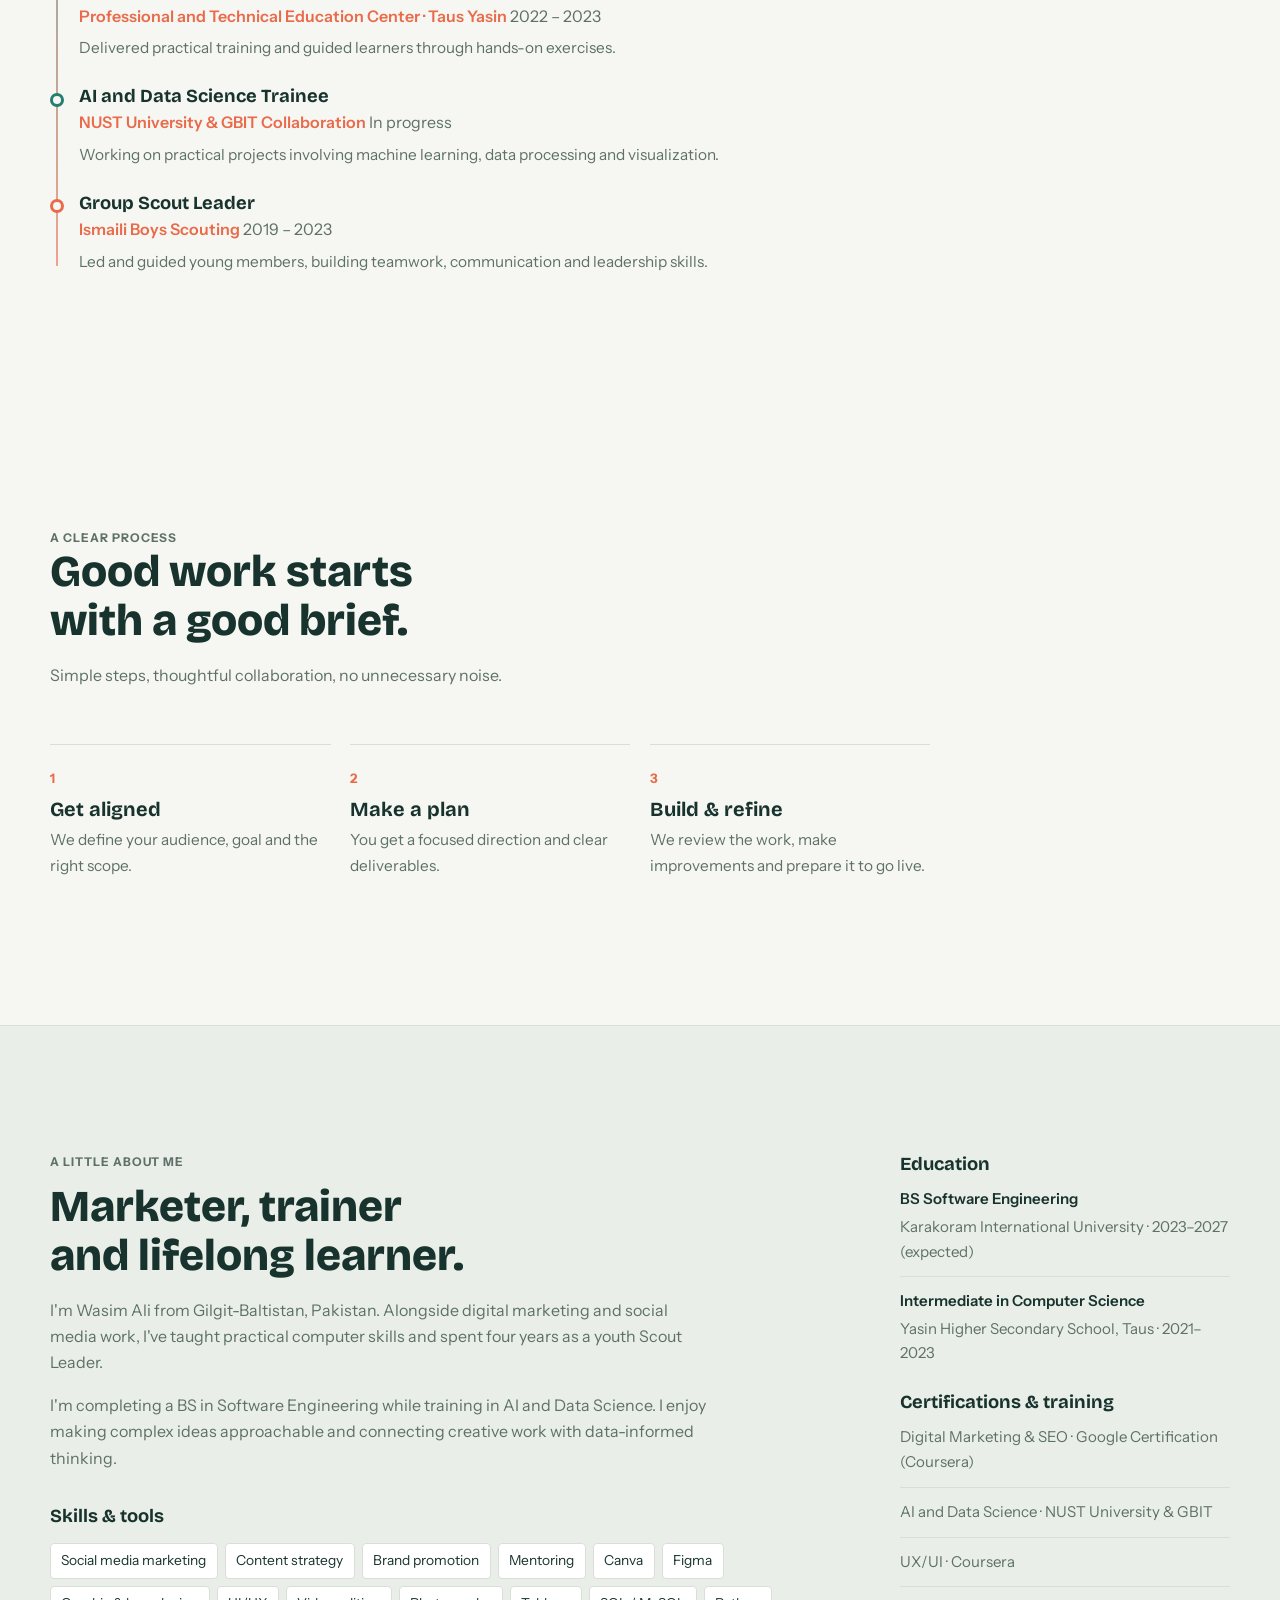
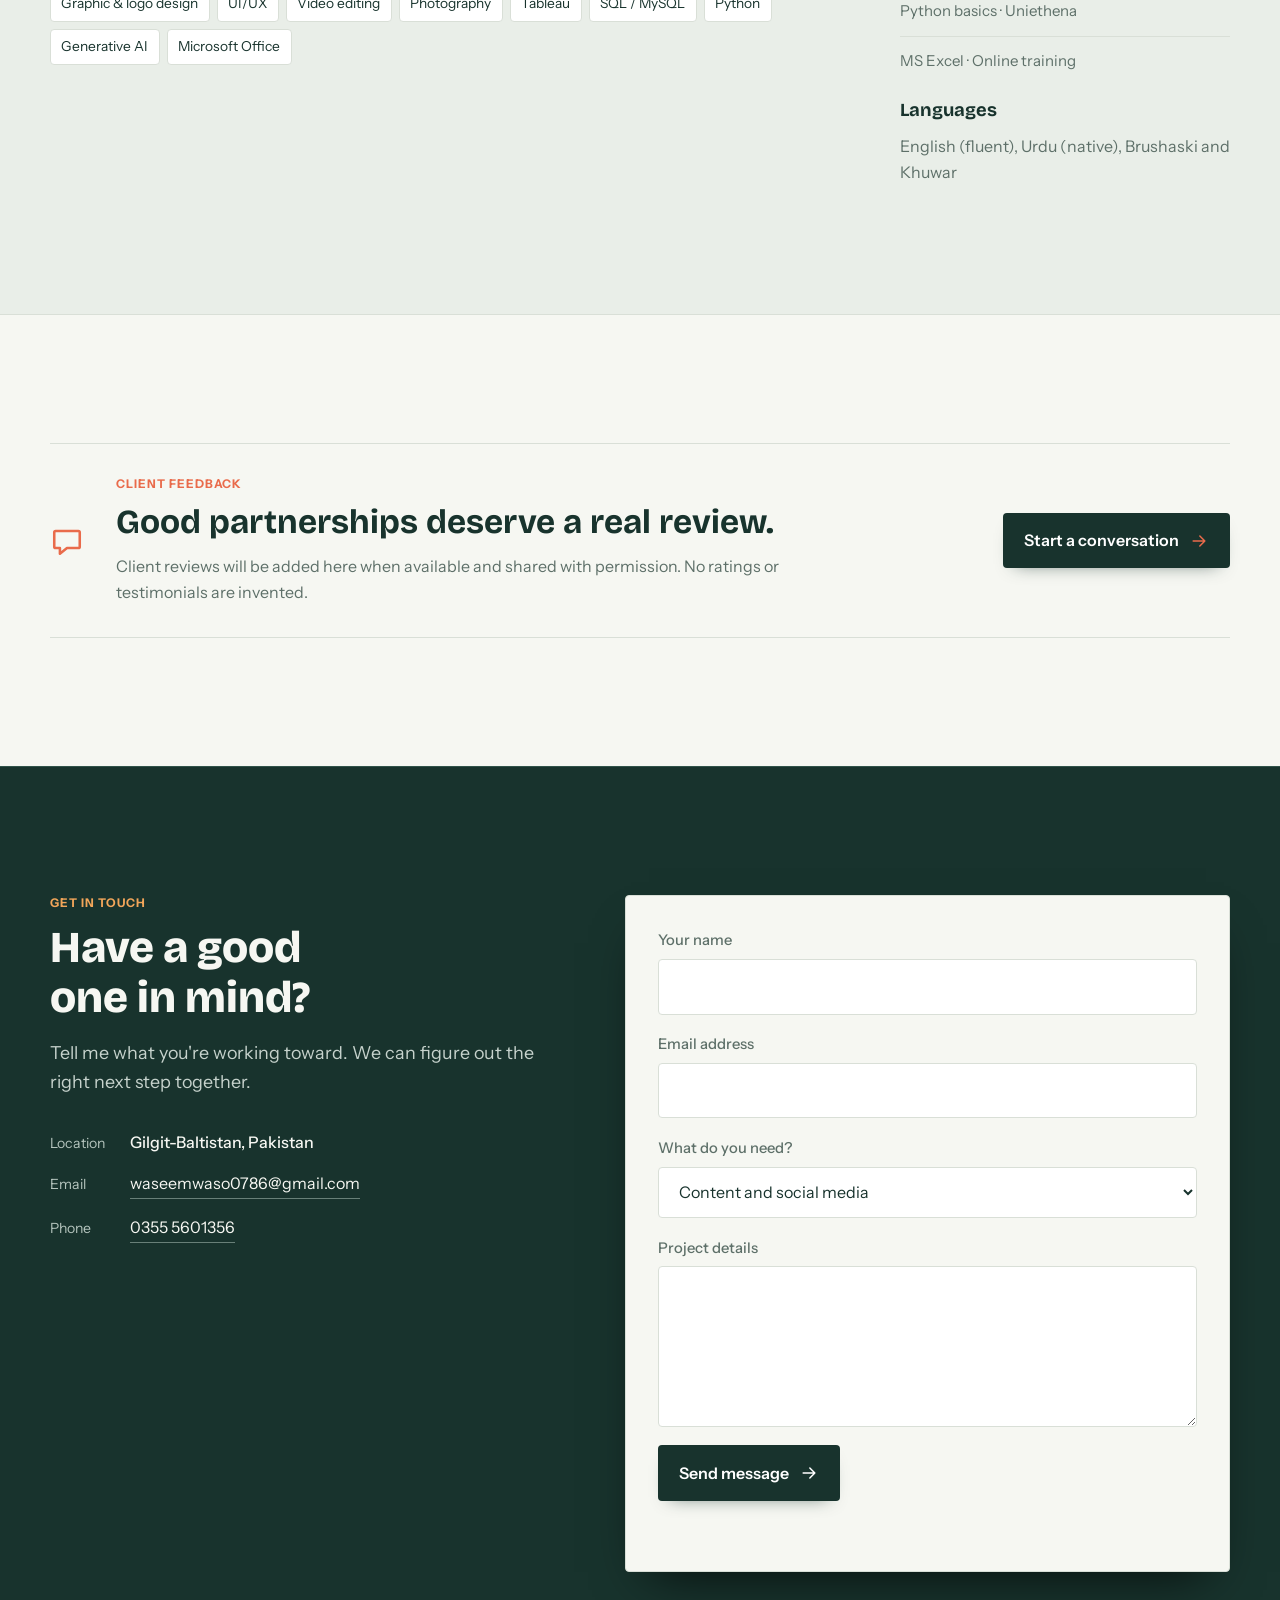
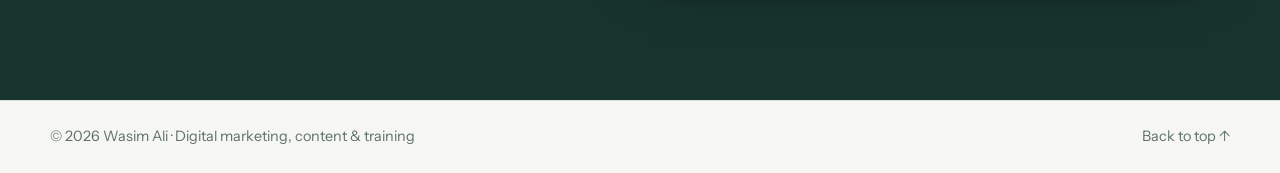
==== commit fd8d0b1d: "Personalize portfolio from CV" ====
--- a/index.html
+++ b/index.html
@@ -3,11 +3,11 @@
 <head>
   <meta charset="utf-8">
   <meta name="viewport" content="width=device-width, initial-scale=1">
-  <title>Wasim Ali | Digital Marketing &amp; SEO</title>
-  <meta name="description" content="Digital marketing, content strategy and SEO for growing brands. Explore the work and get in touch with Wasim Ali.">
+  <title>Wasim Ali | Digital Marketer &amp; Trainer</title>
+  <meta name="description" content="Wasim Ali is a digital marketer and trainer from Gilgit-Baltistan, Pakistan, working in social media, content strategy, brand promotion and practical skills training.">
   <meta name="theme-color" content="#f5f3ed">
-  <meta property="og:title" content="Wasim Ali | Digital Marketing &amp; SEO">
-  <meta property="og:description" content="Clear strategy. Better content. Marketing built to move your business forward.">
+  <meta property="og:title" content="Wasim Ali | Digital Marketer &amp; Trainer">
+  <meta property="og:description" content="Digital marketing, social media and practical skills training from Gilgit-Baltistan, Pakistan.">
   <meta property="og:type" content="website">
   <link rel="icon" href="assets/favicon.svg" type="image/svg+xml">
   <link rel="preconnect" href="https://fonts.googleapis.com">
@@ -50,6 +50,7 @@
     <nav id="nav" class="nav" aria-label="Main">
       <a href="#services">Services</a>
       <a href="#work">Work</a>
+      <a href="#experience">Experience</a>
       <a href="#approach">Approach</a>
       <a href="#about">About</a>
       <a href="#reviews">Reviews</a>
@@ -67,14 +68,14 @@
   <section class="hero" id="top">
     <div class="wrap hero-grid">
       <div class="hero-copy">
-        <p class="status"><i></i> Independent digital marketer</p>
-        <h1>Make your next campaign count.</h1>
-        <p class="lead">I'm Wasim Ali. I help growing brands turn clear strategy into useful content, stronger search visibility and consistent social campaigns.</p>
+        <p class="status"><i></i> Digital marketer &amp; trainer</p>
+        <h1>Marketing know-how. A teacher's way of explaining it.</h1>
+        <p class="lead">I'm Wasim Ali, a digital marketer and trainer from Gilgit-Baltistan. I work across social media, content promotion, brand communication and practical skills training.</p>
         <div class="actions">
-          <a class="btn btn-primary" href="#contact">Discuss a project <svg class="ic"><use href="#i-arrow"/></svg></a>
-          <a class="btn btn-ghost" href="#work">Explore selected work</a>
-        </div>
-        <p class="hero-tags" aria-label="Core services">Content strategy <span>·</span> Social media <span>·</span> SEO</p>
+          <a class="btn btn-primary" href="#contact">Get in touch <svg class="ic"><use href="#i-arrow"/></svg></a>
+          <a class="btn btn-ghost" href="#work">View my work</a>
+        </div>
+        <p class="hero-tags" aria-label="Core skills">Digital marketing <span>·</span> Training <span>·</span> Data visualization</p>
       </div>
 
       <div class="hero-stage">
@@ -91,28 +92,28 @@
     <div class="wrap">
       <div class="head">
         <p class="eyebrow">What I do</p>
-        <h2>Focused marketing, from plan to publish.</h2>
-        <p>Bring me in for a clear deliverable or ongoing support.</p>
+        <h2>Marketing and training, grounded in practice.</h2>
+        <p>Experience built across brand promotion, social media and learner support.</p>
       </div>
 
       <div class="svc-grid">
         <article class="svc">
           <svg class="ic ic-lg"><use href="#i-target"/></svg>
           <p class="svc-index">01 / Strategy</p>
-          <h3>Content &amp; social</h3>
-          <p>Build a consistent presence with thoughtful content, practical calendars and on-brand creative.</p>
+          <h3>Social media &amp; content</h3>
+          <p>Plan and publish useful content, support audience engagement and keep a consistent brand voice.</p>
         </article>
         <article class="svc">
           <svg class="ic ic-lg"><use href="#i-search"/></svg>
           <p class="svc-index">02 / Visibility</p>
-          <h3>SEO &amp; content</h3>
-          <p>Make your site easier to find with keyword research, on-page improvements and useful content briefs.</p>
+          <h3>Brand &amp; product promotion</h3>
+          <p>Communicate products and offers clearly, answer customer questions and support informed purchase decisions.</p>
         </article>
         <article class="svc">
           <svg class="ic ic-lg"><use href="#i-chart"/></svg>
           <p class="svc-index">03 / Creative</p>
-          <h3>Campaign creative</h3>
-          <p>Make the message land with coordinated social graphics, ad concepts and short-form video.</p>
+          <h3>Practical skills training</h3>
+          <p>Break down digital tools and Microsoft Office skills into clear, hands-on learning steps.</p>
         </article>
       </div>
     </div>
@@ -124,36 +125,81 @@
       <div class="head split">
         <div>
           <p class="eyebrow">Selected work</p>
-          <h2>Ideas, made tangible.</h2>
-          <p>Concept projects that show how I approach common marketing challenges. These are examples, not client results.</p>
+          <h2>Work built through practice.</h2>
+          <p>One completed data-visualization project and two experience highlights based on my CV. Previews are illustrative where original work samples weren't provided.</p>
         </div>
         <div class="filters" role="group" aria-label="Filter projects">
           <button class="chip is-on" data-filter="all" aria-pressed="true">All</button>
           <button class="chip" data-filter="social" aria-pressed="false">Social</button>
-          <button class="chip" data-filter="seo" aria-pressed="false">SEO</button>
-          <button class="chip" data-filter="design" aria-pressed="false">Creative</button>
+          <button class="chip" data-filter="content" aria-pressed="false">Promotion</button>
+          <button class="chip" data-filter="data" aria-pressed="false">Data</button>
         </div>
       </div>
 
       <div class="work-grid" id="workGrid">
-        <article class="proj" data-cat="social" data-title="A better social rhythm" data-role="Content pillars, sample calendar and post concepts" data-tools="Content strategy, social creative" data-desc="Concept brief: help a neighborhood cafe show up consistently and make its seasonal menu easier to discover. This sample demonstrates a content direction, not client work or measured results.">
+        <article class="proj" data-cat="data" data-title="Interactive data dashboard" data-role="Exploratory data analysis and dashboard development" data-tools="Tableau, data visualization" data-desc="Built an exploratory data-analysis dashboard in Tableau to make complex datasets easier to explore and support data-informed decisions. The image is an illustrative preview, not a screenshot of the finished dashboard; no client affiliation or quantified results are claimed.">
           <button class="proj-btn" aria-haspopup="dialog">
-            <img src="assets/img/project-social.svg" alt="Concept social media campaign for a cafe" loading="lazy" width="800" height="600">
-            <span class="proj-meta"><b>A better social rhythm</b><small>Social strategy · Concept</small></span>
+            <img src="assets/img/project-data.svg" alt="Illustrative preview of a Tableau data dashboard" loading="lazy" width="800" height="600">
+            <span class="proj-meta"><b>Interactive data dashboard</b><small>Tableau · Completed project</small></span>
           </button>
         </article>
-        <article class="proj" data-cat="seo" data-title="Find the right search" data-role="Keyword themes, page structure and content priorities" data-tools="Keyword research, on-page SEO" data-desc="Concept brief: map high-intent search themes for a growing home-services business, then turn them into a simple page and content plan. No live site or performance data is represented.">
+        <article class="proj" data-cat="social" data-title="Social media management" data-role="Content planning, publishing and audience interaction" data-tools="Social media, content strategy, graphic design" data-desc="Experience highlight based on my role at Yasin Click: managed social media content, publishing and audience interaction while maintaining a consistent brand look and tone. The image is illustrative and is not original campaign artwork.">
           <button class="proj-btn" aria-haspopup="dialog">
-            <img src="assets/img/project-seo.svg" alt="Concept keyword and content plan" loading="lazy" width="800" height="600">
-            <span class="proj-meta"><b>Find the right search</b><small>SEO plan · Concept</small></span>
+            <img src="assets/img/project-social.svg" alt="Illustrative social media content preview" loading="lazy" width="800" height="600">
+            <span class="proj-meta"><b>Social media management</b><small>Yasin Click · Experience highlight</small></span>
           </button>
         </article>
-        <article class="proj" data-cat="design" data-title="One campaign, one visual system" data-role="Creative direction, campaign assets and layout" data-tools="Campaign concept, visual design" data-desc="Concept brief: create a flexible visual direction for a small product launch, with social-first assets that feel connected across formats. This is an illustrative design exercise.">
+        <article class="proj" data-cat="content" data-title="Product promotion & customer communication" data-role="Promotional content, product information and customer follow-up" data-tools="Digital marketing, content planning, customer communication" data-desc="Experience highlight based on my role at Jubilee Micro Solutions: promoted products and offers through digital channels, prepared product communication and supported customer questions and installment follow-ups. No campaign performance figures are claimed; the image is illustrative.">
           <button class="proj-btn" aria-haspopup="dialog">
-            <img src="assets/img/project-brand.svg" alt="Concept campaign visual identity" loading="lazy" width="800" height="600">
-            <span class="proj-meta"><b>One campaign, one visual system</b><small>Campaign creative · Concept</small></span>
+            <img src="assets/img/project-brand.svg" alt="Illustrative product-promotion visual preview" loading="lazy" width="800" height="600">
+            <span class="proj-meta"><b>Product promotion &amp; customer communication</b><small>JMS · Experience highlight</small></span>
           </button>
         </article>
+      </div>
+    </div>
+  </section>
+
+  <!-- EXPERIENCE -->
+  <section class="section" id="experience">
+    <div class="wrap">
+      <div class="head">
+        <p class="eyebrow">Experience</p>
+        <h2>Work, teaching and community leadership.</h2>
+        <p>Roles and dates are taken from my CV. Dates are omitted where they weren't listed.</p>
+      </div>
+      <div class="timeline">
+        <ol>
+          <li>
+            <div class="dot"></div>
+            <h4>Digital Marketer</h4>
+            <p class="org">Jubilee Micro Solutions (JMS) · Gilgit <span>Sep 2025 – Aug 2026</span></p>
+            <p>Promoted products and offers, created customer-facing content, answered product questions and handled installment follow-ups.</p>
+          </li>
+          <li>
+            <div class="dot"></div>
+            <h4>Social Media Manager</h4>
+            <p class="org">Yasin Click · Yasin Valley</p>
+            <p>Planned and published content, engaged with audiences and maintained a consistent brand voice.</p>
+          </li>
+          <li>
+            <div class="dot"></div>
+            <h4>MS Office Trainer</h4>
+            <p class="org">Professional and Technical Education Center · Taus Yasin <span>2022 – 2023</span></p>
+            <p>Delivered practical training and guided learners through hands-on exercises.</p>
+          </li>
+          <li>
+            <div class="dot"></div>
+            <h4>AI and Data Science Trainee</h4>
+            <p class="org">NUST University &amp; GBIT Collaboration <span>In progress</span></p>
+            <p>Working on practical projects involving machine learning, data processing and visualization.</p>
+          </li>
+          <li>
+            <div class="dot alt-dot"></div>
+            <h4>Group Scout Leader</h4>
+            <p class="org">Ismaili Boys Scouting <span>2019 – 2023</span></p>
+            <p>Led and guided young members, building teamwork, communication and leadership skills.</p>
+          </li>
+        </ol>
       </div>
     </div>
   </section>
@@ -191,17 +237,39 @@
     <div class="wrap about-grid">
       <div class="about-copy">
         <p class="eyebrow">A little about me</p>
-        <h2>Marketing-minded. Detail-driven.</h2>
-        <p>I'm Wasim, a digital marketer with experience across marketing, social media and UI/UX. I bring strategy and creative execution together, so every piece of work has a clear reason to exist.</p>
-        <p>My training includes digital marketing and SEO through DigiSkills. I value thoughtful research, direct communication and work that serves the audience as well as the brief.</p>
-
-        <h3 class="sub">Tools &amp; platforms</h3>
+        <h2>Marketer, trainer and lifelong learner.</h2>
+        <p>I'm Wasim Ali from Gilgit-Baltistan, Pakistan. Alongside digital marketing and social media work, I've taught practical computer skills and spent four years as a youth Scout Leader.</p>
+        <p>I'm completing a BS in Software Engineering while training in AI and Data Science. I enjoy making complex ideas approachable and connecting creative work with data-informed thinking.</p>
+
+        <h3 class="sub">Skills &amp; tools</h3>
         <div class="tools">
-          <span>Canva</span><span>Meta Business Suite</span><span>Google Search Console</span><span>Figma</span><span>CapCut</span>
-        </div>
-      </div>
-
-      <aside class="about-note"><span>My focus</span><p>Useful marketing, made clear and considered at every step.</p></aside>
+          <span>Social media marketing</span><span>Content strategy</span><span>Brand promotion</span><span>Mentoring</span><span>Canva</span><span>Figma</span><span>Graphic &amp; logo design</span><span>UI/UX</span><span>Video editing</span><span>Photography</span><span>Tableau</span><span>SQL / MySQL</span><span>Python</span><span>Generative AI</span><span>Microsoft Office</span>
+        </div>
+      </div>
+
+      <aside class="credentials">
+        <div>
+          <h3 class="sub">Education</h3>
+          <ul>
+            <li><strong>BS Software Engineering</strong><span>Karakoram International University · 2023–2027 (expected)</span></li>
+            <li><strong>Intermediate in Computer Science</strong><span>Yasin Higher Secondary School, Taus · 2021–2023</span></li>
+          </ul>
+        </div>
+        <div>
+          <h3 class="sub">Certifications &amp; training</h3>
+          <ul>
+            <li>Digital Marketing &amp; SEO · Google Certification (Coursera)</li>
+            <li>AI and Data Science · NUST University &amp; GBIT</li>
+            <li>UX/UI · Coursera</li>
+            <li>Python basics · Uniethena</li>
+            <li>MS Excel · Online training</li>
+          </ul>
+        </div>
+        <div>
+          <h3 class="sub">Languages</h3>
+          <p>English (fluent), Urdu (native), Brushaski and Khuwar</p>
+        </div>
+      </aside>
     </div>
   </section>
 
@@ -213,7 +281,7 @@
         <div>
           <p class="eyebrow">Client feedback</p>
           <h2>Good partnerships deserve a real review.</h2>
-          <p>Verified client feedback will appear here as projects are completed. No ratings or testimonials are published until they're genuine and shared with permission.</p>
+          <p>Client reviews will be added here when available and shared with permission. No ratings or testimonials are invented.</p>
         </div>
         <a class="btn btn-primary" href="#contact">Start a conversation <svg class="ic"><use href="#i-arrow"/></svg></a>
       </div>
@@ -227,6 +295,11 @@
         <p class="eyebrow">Get in touch</p>
         <h2>Have a good one in mind?</h2>
         <p class="lead">Tell me what you're working toward. We can figure out the right next step together.</p>
+        <ul class="contact-list">
+          <li><span>Location</span><strong>Gilgit-Baltistan, Pakistan</strong></li>
+          <li><span>Email</span><a data-email href="mailto:waseemwaso0786@gmail.com">waseemwaso0786@gmail.com</a></li>
+          <li><span>Phone</span><a href="tel:+923555601356">0355 5601356</a></li>
+        </ul>
       </div>
 
       <form class="form glass" id="form" novalidate>
@@ -260,7 +333,7 @@
 
 <footer class="footer">
   <div class="wrap foot">
-      <p>© <span id="year"></span> Wasim Ali <span class="footer-note">· Digital marketing &amp; SEO</span></p>
+      <p>© <span id="year"></span> Wasim Ali <span class="footer-note">· Digital marketing, content &amp; training</span></p>
       <a href="#top">Back to top ↑</a>
   </div>
 </footer>
--- a/css/styles.css
+++ b/css/styles.css
@@ -212,7 +212,17 @@
 .dot.alt-dot { border-color: var(--cyan); }
 .timeline h4 { font-size: 1.15rem; }
 .org { color: var(--cyan); font-weight: 600; margin: .15rem 0 .4rem; }
+.org span { color: var(--muted); font-weight: 400; }
 .timeline li p:last-child { color: var(--muted); margin: 0; font-size: .96rem; }
+.credentials { display: grid; align-content: start; gap: 1.6rem; }
+.credentials .sub { margin: 0 0 .8rem; }
+.credentials ul { display: grid; gap: .75rem; }
+.credentials li { padding-bottom: .75rem; border-bottom: 1px solid var(--line); color: var(--muted); font-size: .94rem; }
+.credentials li:last-child { padding-bottom: 0; border-bottom: 0; }
+.credentials li strong, .credentials li span { display: block; }
+.credentials li strong { color: var(--text); font-weight: 600; }
+.credentials li span { margin-top: .15rem; }
+.credentials > div:last-child p { color: var(--muted); margin: 0; }
 
 /* Placeholder markers */
 .ph { display: inline-block; font-size: .72rem; font-weight: 600; padding: .1rem .5rem; margin-right: .4rem; border: 1px dashed #fbbf24; color: #fbbf24; border-radius: 6px; vertical-align: middle; }
@@ -233,9 +243,11 @@
 .contact .lead { color: #c6d2cc; }
 .contact-grid { display: grid; gap: 3rem; }
 .contact-list { display: grid; gap: .9rem; margin-top: 2rem; }
-.contact-list li { display: flex; align-items: center; gap: .8rem; }
+.contact-list li { display: grid; grid-template-columns: 4.5rem minmax(0, 1fr); align-items: baseline; gap: .5rem; }
+.contact-list li > span { color: #b4c4bd; font-size: .88rem; }
+.contact-list strong { font-weight: 500; }
 .contact-list .ic { color: #f2a65a; }
-.contact-list a { text-decoration: none; border-bottom: 1px solid var(--line); padding-bottom: 2px; word-break: break-all; }
+.contact-list a { width: fit-content; text-decoration: none; border-bottom: 1px solid #688078; padding-bottom: 2px; overflow-wrap: anywhere; }
 .contact-list a:hover { border-color: #f2a65a; }
 .form { padding: clamp(1.2rem, 4vw, 2rem); border-radius: var(--r-sm); display: grid; gap: 1.1rem; background: #f6f7f2; color: var(--text); }
 .field { display: grid; gap: .4rem; }
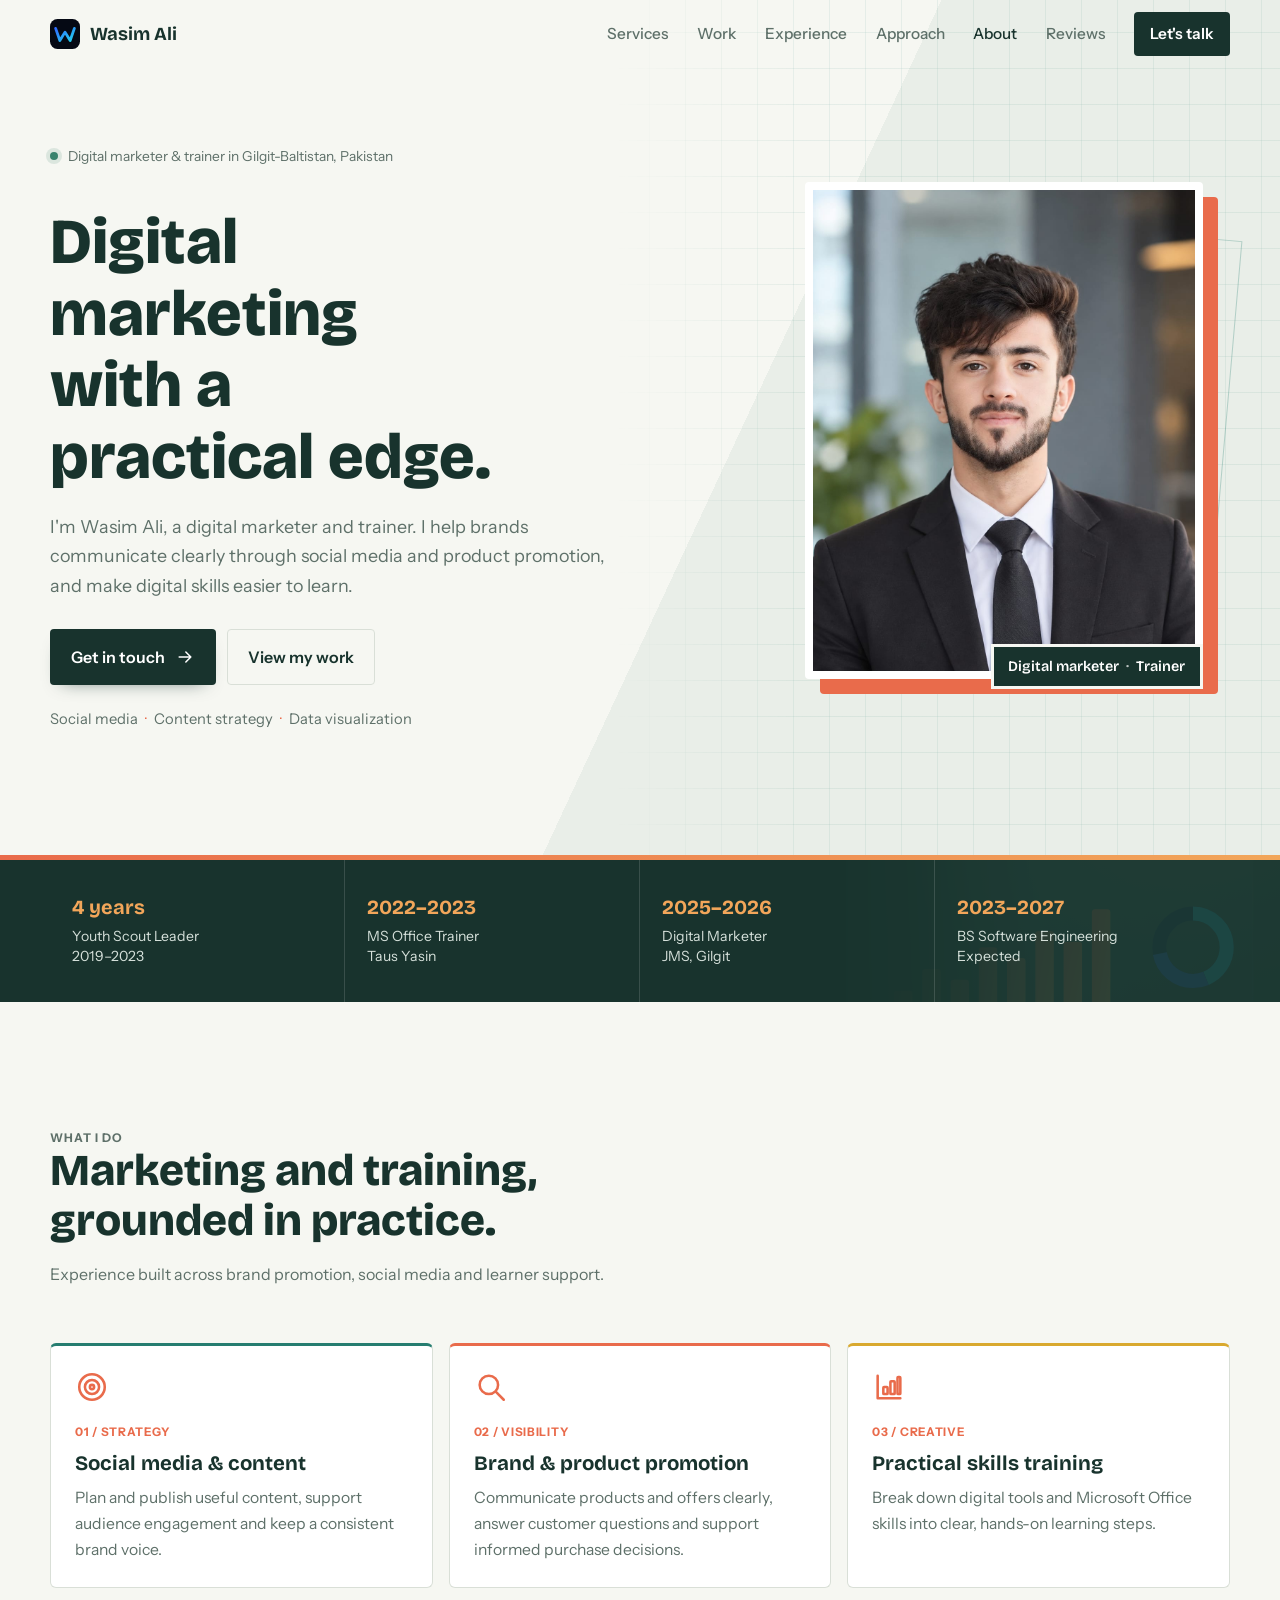
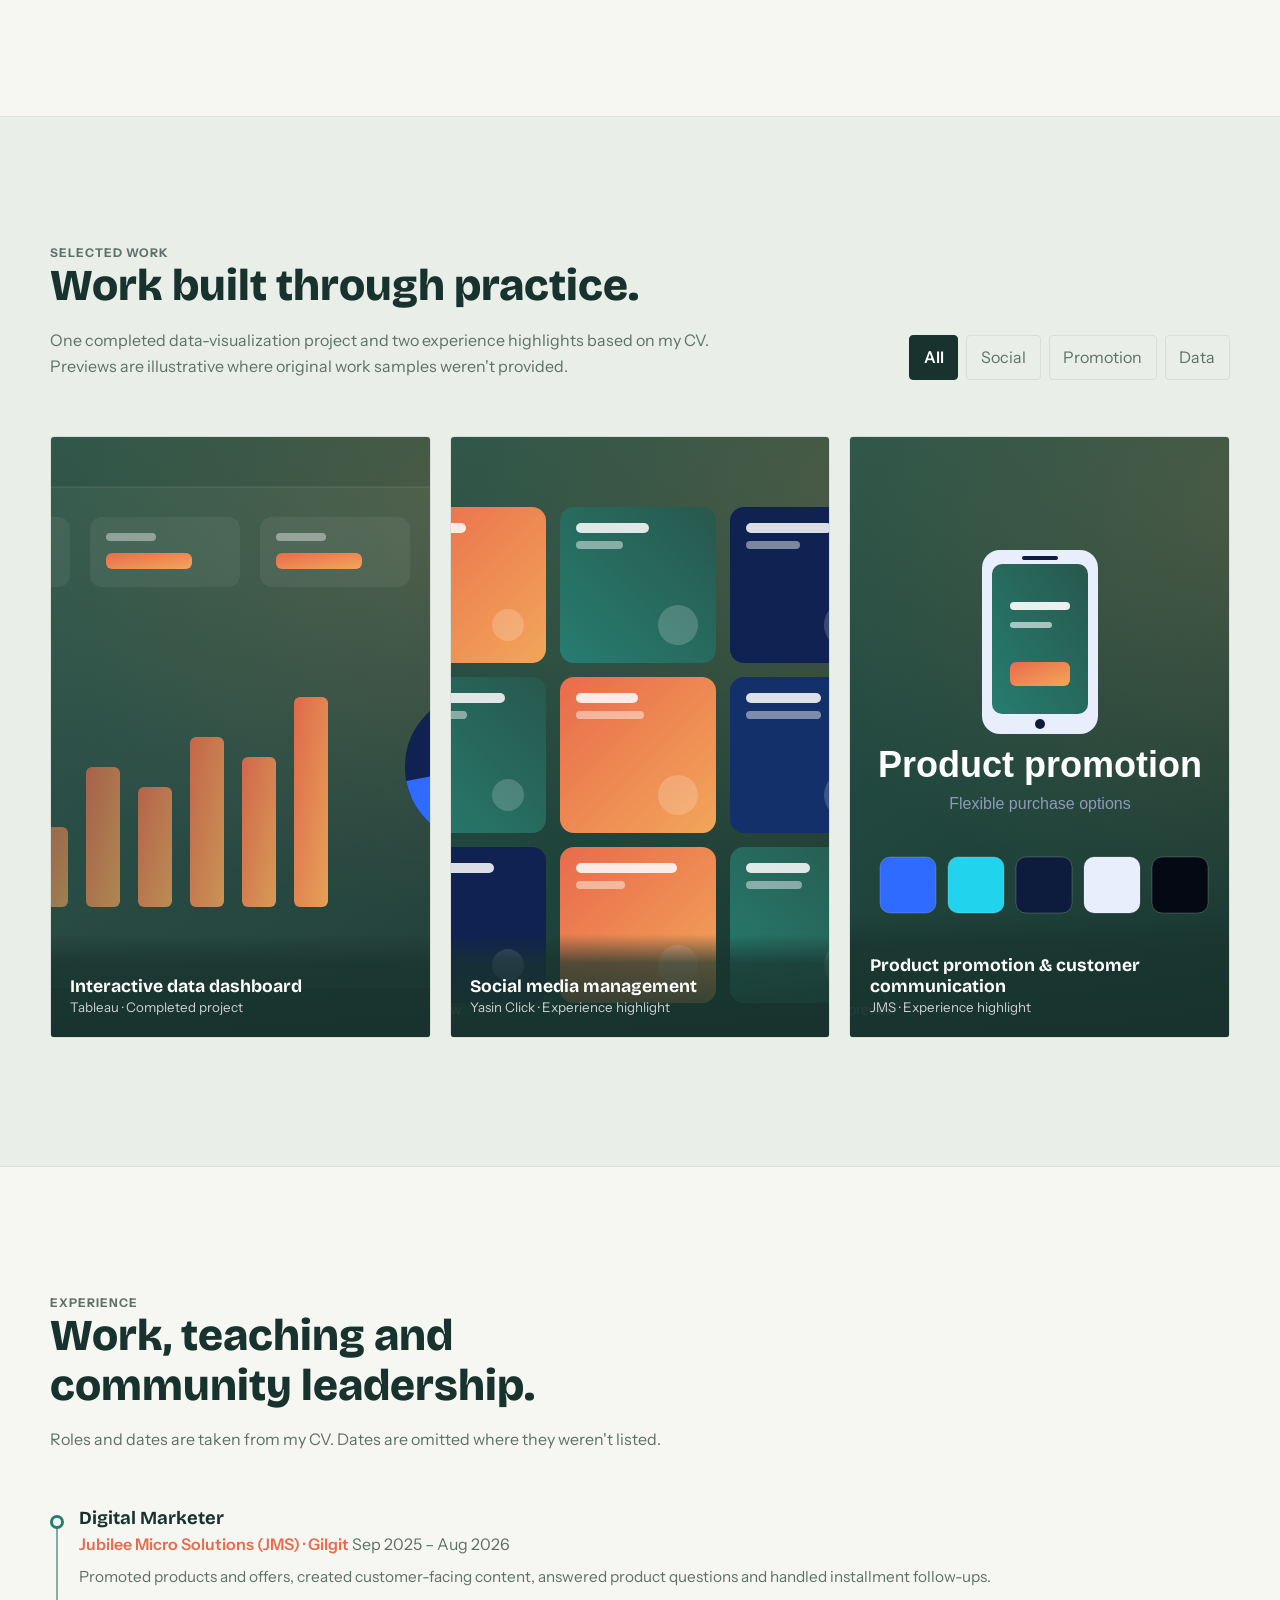
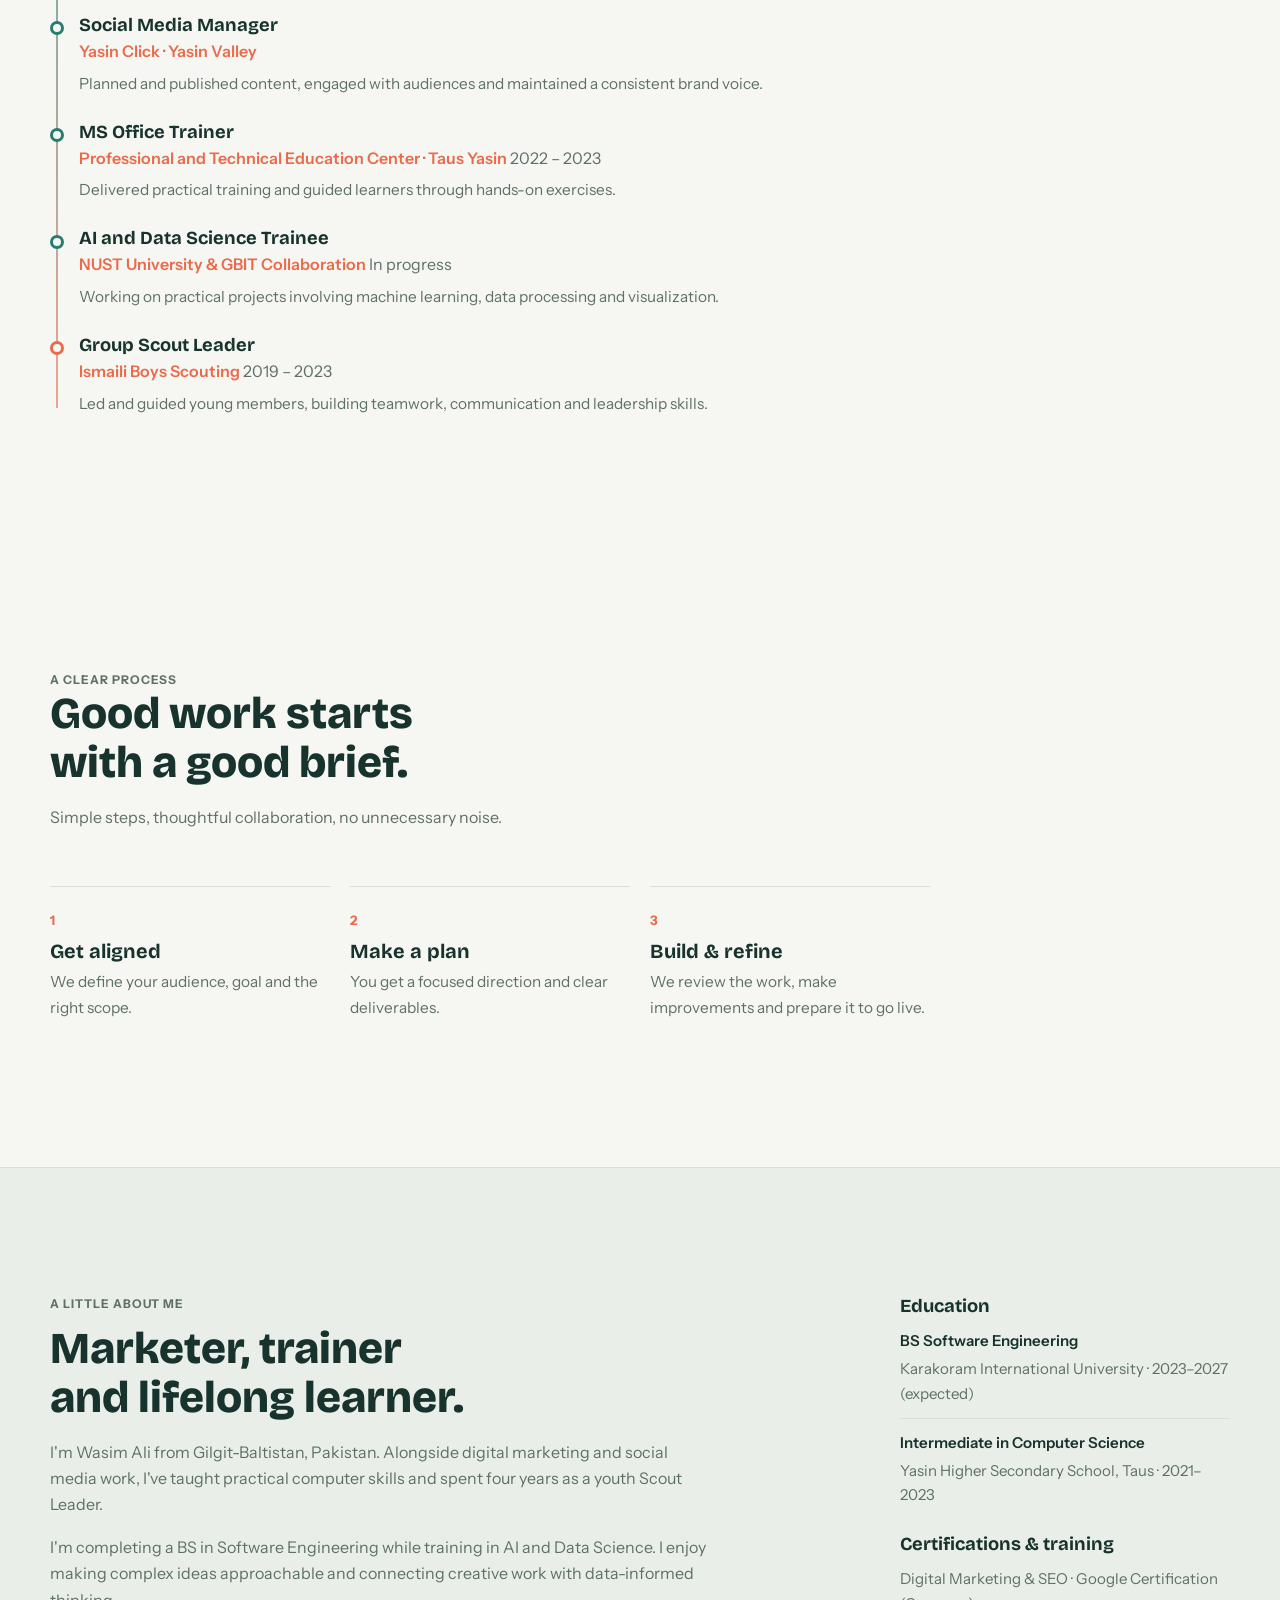
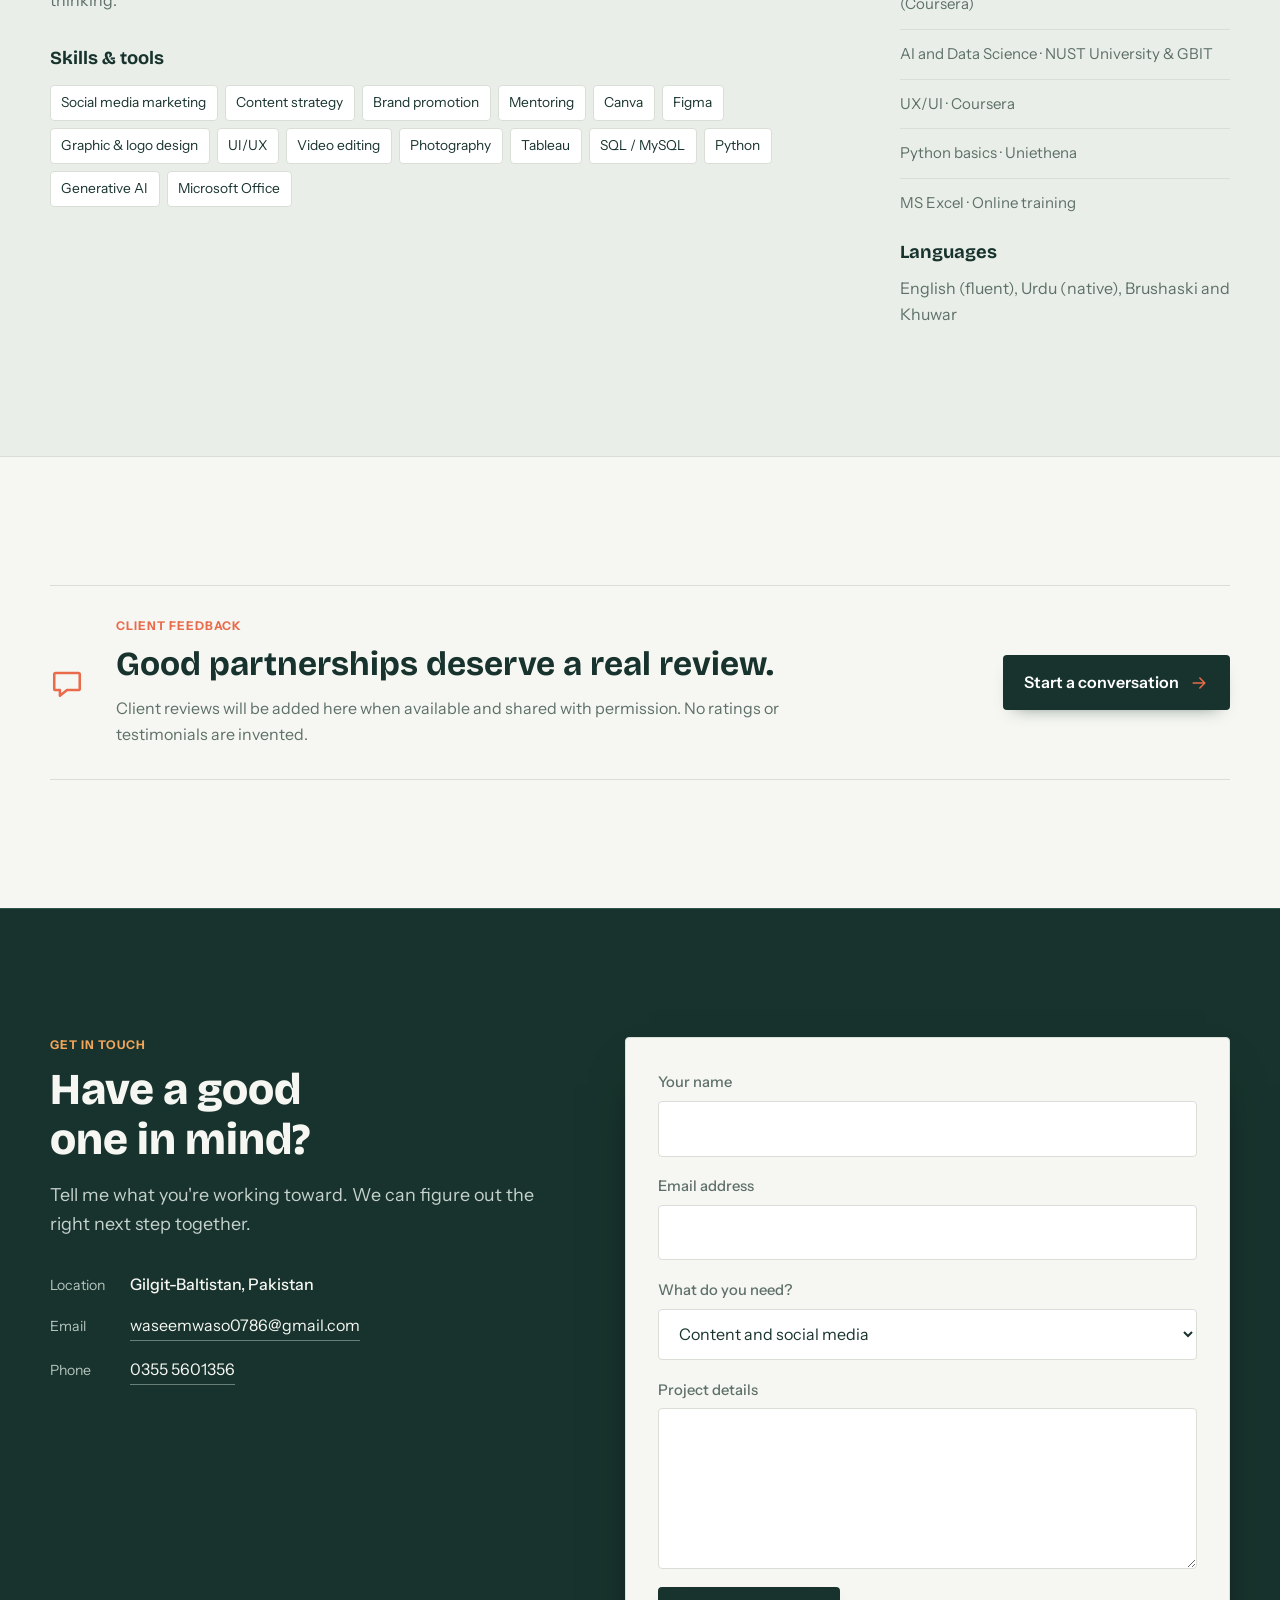
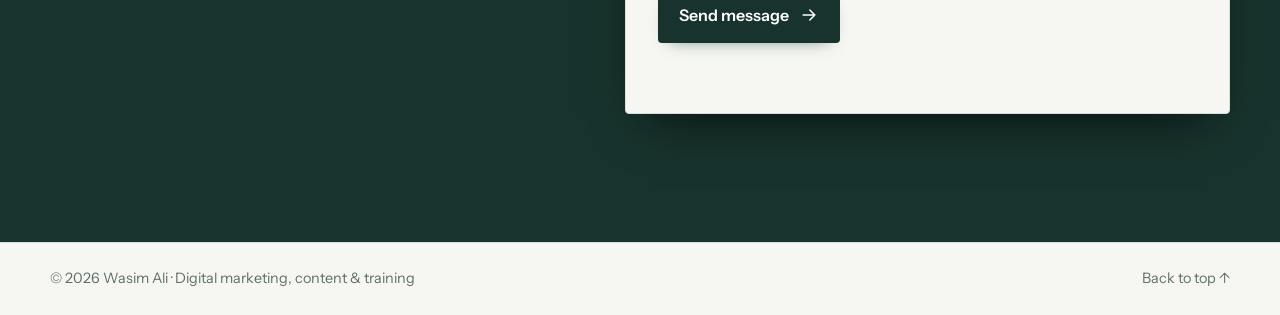
==== commit 8d263fe5: "Polish expert portfolio presentation" ====
--- a/index.html
+++ b/index.html
@@ -68,22 +68,31 @@
   <section class="hero" id="top">
     <div class="wrap hero-grid">
       <div class="hero-copy">
-        <p class="status"><i></i> Digital marketer &amp; trainer</p>
-        <h1>Marketing know-how. A teacher's way of explaining it.</h1>
-        <p class="lead">I'm Wasim Ali, a digital marketer and trainer from Gilgit-Baltistan. I work across social media, content promotion, brand communication and practical skills training.</p>
+        <p class="status"><i></i> Digital marketer &amp; trainer in Gilgit-Baltistan, Pakistan</p>
+        <h1>Digital marketing with a practical edge.</h1>
+        <p class="lead">I'm Wasim Ali, a digital marketer and trainer. I help brands communicate clearly through social media and product promotion, and make digital skills easier to learn.</p>
         <div class="actions">
           <a class="btn btn-primary" href="#contact">Get in touch <svg class="ic"><use href="#i-arrow"/></svg></a>
           <a class="btn btn-ghost" href="#work">View my work</a>
         </div>
-        <p class="hero-tags" aria-label="Core skills">Digital marketing <span>·</span> Training <span>·</span> Data visualization</p>
+        <p class="hero-tags" aria-label="Core skills">Social media <span>·</span> Content strategy <span>·</span> Data visualization</p>
       </div>
 
       <div class="hero-stage">
         <div class="portrait">
           <img src="WhatsApp%20Image%202026-10-06%20at%201.30.26%20AM.jpeg" alt="Portrait of Wasim Ali" width="480" height="600">
         </div>
-        <p class="portrait-note">Strategy <span>×</span> creativity <span>×</span> growth</p>
-      </div>
+        <p class="portrait-note">Digital marketer <span>·</span> Trainer</p>
+      </div>
+    </div>
+  </section>
+
+  <section class="career-snapshot" aria-label="Career highlights">
+    <div class="wrap snapshot-grid">
+      <div class="snapshot-item"><strong>4 years</strong><span>Youth Scout Leader<br>2019–2023</span></div>
+      <div class="snapshot-item"><strong>2022–2023</strong><span>MS Office Trainer<br>Taus Yasin</span></div>
+      <div class="snapshot-item"><strong>2025–2026</strong><span>Digital Marketer<br>JMS, Gilgit</span></div>
+      <div class="snapshot-item"><strong>2023–2027</strong><span>BS Software Engineering<br>Expected</span></div>
     </div>
   </section>
 
--- a/css/styles.css
+++ b/css/styles.css
@@ -98,6 +98,12 @@
 .hero {
   position: relative; padding: 112px 0 clamp(4.5rem, 9vw, 7rem);
   background: linear-gradient(115deg, #f6f7f2 56%, #e9eee8 56%);
+  isolation: isolate;
+}
+.hero::before {
+  content: ""; position: absolute; z-index: -1; inset: 0 0 0 48%; pointer-events: none;
+  background-image: repeating-linear-gradient(0deg, transparent 0 35px, rgba(38,125,112,.08) 35px 36px), repeating-linear-gradient(90deg, transparent 0 35px, rgba(38,125,112,.08) 35px 36px);
+  mask-image: linear-gradient(90deg, transparent, #000 28%);
 }
 .hero::after {
   content: ""; position: absolute; left: 0; right: 0; bottom: 0; height: 5px; pointer-events: none;
@@ -112,10 +118,11 @@
 .hero-tags { color: var(--muted); font-size: .92rem; }
 .hero-tags span { color: var(--cyan); padding-inline: .25rem; }
 
-.hero-stage { position: relative; max-width: 390px; width: 100%; margin-inline: auto; padding: 0 0 1.6rem 1.4rem; }
-.portrait { border-radius: var(--r-sm); overflow: hidden; border: 8px solid #fff; aspect-ratio: 4/5; box-shadow: 16px 16px 0 #c7d6ca; }
+.hero-stage { position: relative; max-width: 420px; width: 100%; margin-inline: auto; padding: 0 0 1.6rem 1.4rem; }
+.hero-stage::before { content: ""; position: absolute; inset: 8% -5% 8% 16%; border: 1px solid rgba(38,125,112,.28); transform: rotate(5deg); }
+.portrait { position: relative; z-index: 1; border-radius: var(--r-sm); overflow: hidden; border: 8px solid #fff; aspect-ratio: 4/5; box-shadow: 15px 15px 0 var(--cyan); }
 .portrait img { width: 100%; height: 100%; object-fit: cover; }
-.portrait-note { position: absolute; right: 0; bottom: 0; padding: .7rem .9rem; background: var(--cyan); color: #fff; font: 600 .9rem var(--f-display); border: 3px solid var(--bg); }
+.portrait-note { position: absolute; z-index: 2; right: 0; bottom: 0; padding: .7rem .9rem; background: var(--text); color: #fff; font: 600 .9rem var(--f-display); border: 3px solid var(--bg); }
 .portrait-note span { padding-inline: .25rem; opacity: .7; }
 .glass { background: rgba(14,24,52,.62); border: 1px solid var(--line); backdrop-filter: blur(14px); -webkit-backdrop-filter: blur(14px); box-shadow: 0 24px 50px -24px rgba(0,0,0,.8); }
 .float { position: absolute; border-radius: var(--r-md); padding: .9rem 1rem; font-size: .85rem; }
@@ -143,6 +150,21 @@
 }
 @keyframes rise { from { opacity: 0; transform: translateY(22px); } to { opacity: 1; transform: none; } }
 
+/* Career snapshot */
+.career-snapshot { position: relative; overflow: hidden; background: var(--text); color: #f6f7f2; }
+.career-snapshot::before { content: ""; position: absolute; inset: 0 0 0 auto; width: 34%; background: url("../assets/img/project-data.svg") center / cover no-repeat; opacity: .11; mix-blend-mode: screen; mask-image: linear-gradient(90deg, transparent, #000 45%); pointer-events: none; }
+.snapshot-grid { position: relative; z-index: 1; display: grid; grid-template-columns: repeat(2, minmax(0, 1fr)); }
+.snapshot-item { min-height: 124px; padding: 1.25rem .9rem; display: flex; flex-direction: column; justify-content: center; border-bottom: 1px solid rgba(255,255,255,.14); }
+.snapshot-item:nth-child(odd) { border-right: 1px solid rgba(255,255,255,.14); }
+.snapshot-item strong { color: #f2a65a; font: 700 1.25rem/1.2 var(--f-display); }
+.snapshot-item span { margin-top: .45rem; color: #d5e0da; font-size: .88rem; line-height: 1.45; }
+@media (prefers-reduced-motion: no-preference) {
+  .snapshot-item { animation: rise .7s both; }
+  .snapshot-item:nth-child(2) { animation-delay: .08s; }
+  .snapshot-item:nth-child(3) { animation-delay: .16s; }
+  .snapshot-item:nth-child(4) { animation-delay: .24s; }
+}
+
 /* ===== Sections ===== */
 .section { padding: var(--sec) 0; }
 .section.alt { background: var(--bg-2); border-block: 1px solid var(--line); }
@@ -187,6 +209,7 @@
 .proj-meta { position: absolute; inset: auto 0 0 0; padding: 2.6rem 1.2rem 1.1rem; background: linear-gradient(0deg, rgba(24,51,45,.96), rgba(24,51,45,.72) 72%, transparent); color: #fff; display: flex; flex-direction: column; }
 .proj-meta b { font: 700 1.1rem var(--f-display); }
 .proj-meta small { color: rgba(255,255,255,.78); }
+.proj-btn:focus-visible { outline-offset: 5px; }
 
 /* Approach */
 .steps { display: grid; gap: 1.2rem; counter-reset: s; }
@@ -302,6 +325,9 @@
   .head h2, .about-copy h2, .contact h2 { font-size: 2.75rem; }
   .empty h2 { font-size: 2.1rem; }
   .hero-grid { grid-template-columns: 1.15fr .85fr; align-items: center; gap: 4rem; }
+  .snapshot-grid { grid-template-columns: repeat(4, minmax(0, 1fr)); }
+  .snapshot-item { min-height: 142px; padding: 1.6rem 1.4rem; border-bottom: 0; }
+  .snapshot-item:not(:last-child) { border-right: 1px solid rgba(255,255,255,.14); }
   .svc-grid { grid-template-columns: repeat(3, 1fr); }
   .head.split { grid-template-columns: 1fr auto; align-items: end; }
   .work-grid { grid-template-columns: repeat(3, 1fr); }
@@ -312,15 +338,21 @@
 }
 
 @media (max-width: 520px) {
-  .hero { padding: 88px 0 2.5rem; background: linear-gradient(180deg, #f6f7f2 70%, #e9eee8 70%); }
-  .hero-grid { gap: 1.2rem; }
-  h1 { max-width: 14ch; font-size: 2.4rem; margin: .7rem 0 .8rem; }
+  .hero { padding: 72px 0 1.5rem; background: linear-gradient(180deg, #f6f7f2 70%, #e9eee8 70%); }
+  .hero::before { inset: 52% 0 0 0; }
+  .hero-grid { gap: .8rem; }
+  h1 { max-width: 14ch; font-size: 2.25rem; margin: .55rem 0 .65rem; }
   .lead { font-size: 1rem; }
-  .actions { gap: .5rem; margin: 1.1rem 0 .8rem; }
+  .actions { gap: .5rem; margin: .8rem 0 .55rem; }
   .actions .btn { padding: .7rem .8rem; font-size: .9rem; }
-  .hero-stage { max-width: 220px; padding-left: .8rem; }
-  .portrait { border-width: 5px; box-shadow: 10px 10px 0 #c7d6ca; }
+  .hero-stage { max-width: 175px; padding: 0 0 1.1rem .8rem; }
+  .hero-stage::before { inset: 8% -4% 8% 16%; }
+  .portrait { border-width: 5px; box-shadow: 10px 10px 0 var(--cyan); }
   .portrait-note { font-size: .78rem; padding: .55rem .65rem; }
+  .snapshot-item { min-height: 98px; padding: .8rem .65rem; }
+  .snapshot-item strong { font-size: 1.08rem; }
+  .snapshot-item span { font-size: .82rem; }
+  .career-snapshot::before { width: 100%; opacity: .06; }
   .head.split { gap: 1.2rem; }
   .filters { gap: .35rem; }
   .chip { padding: .45rem .6rem; font-size: .88rem; }
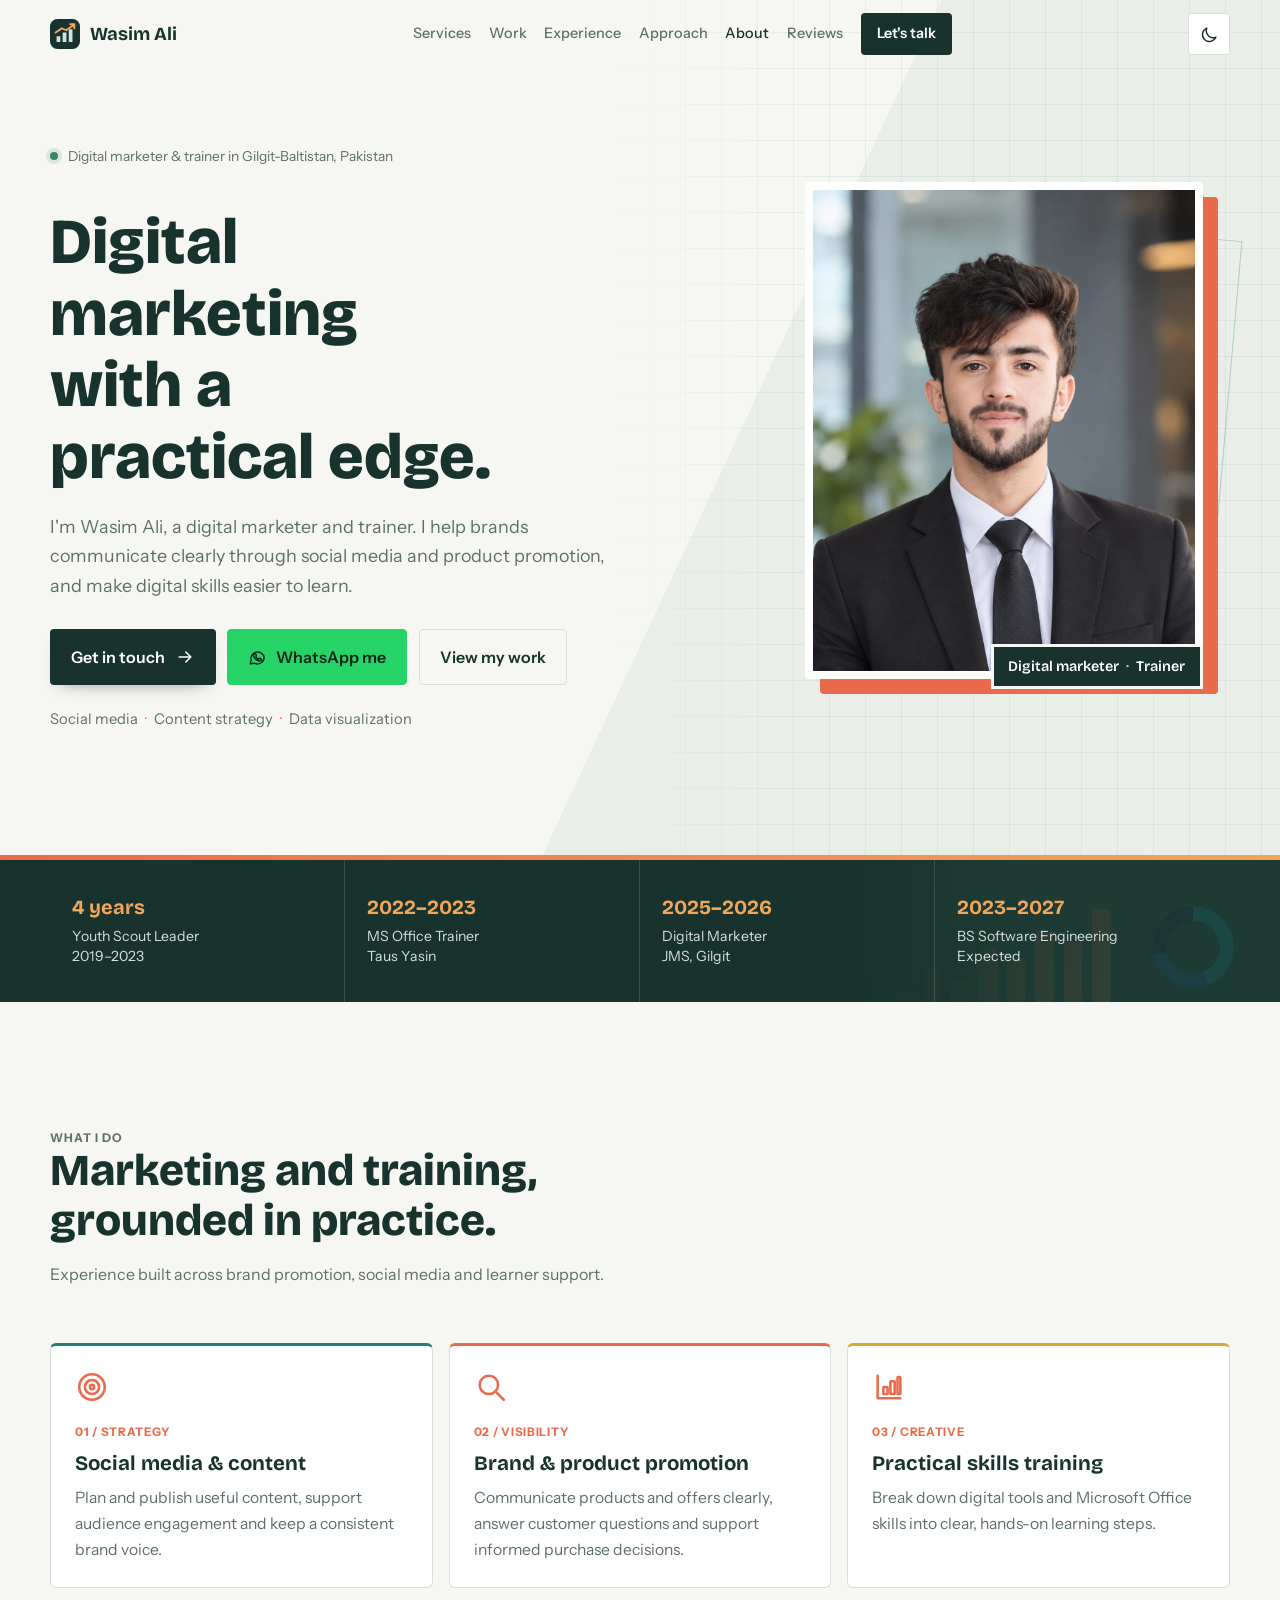
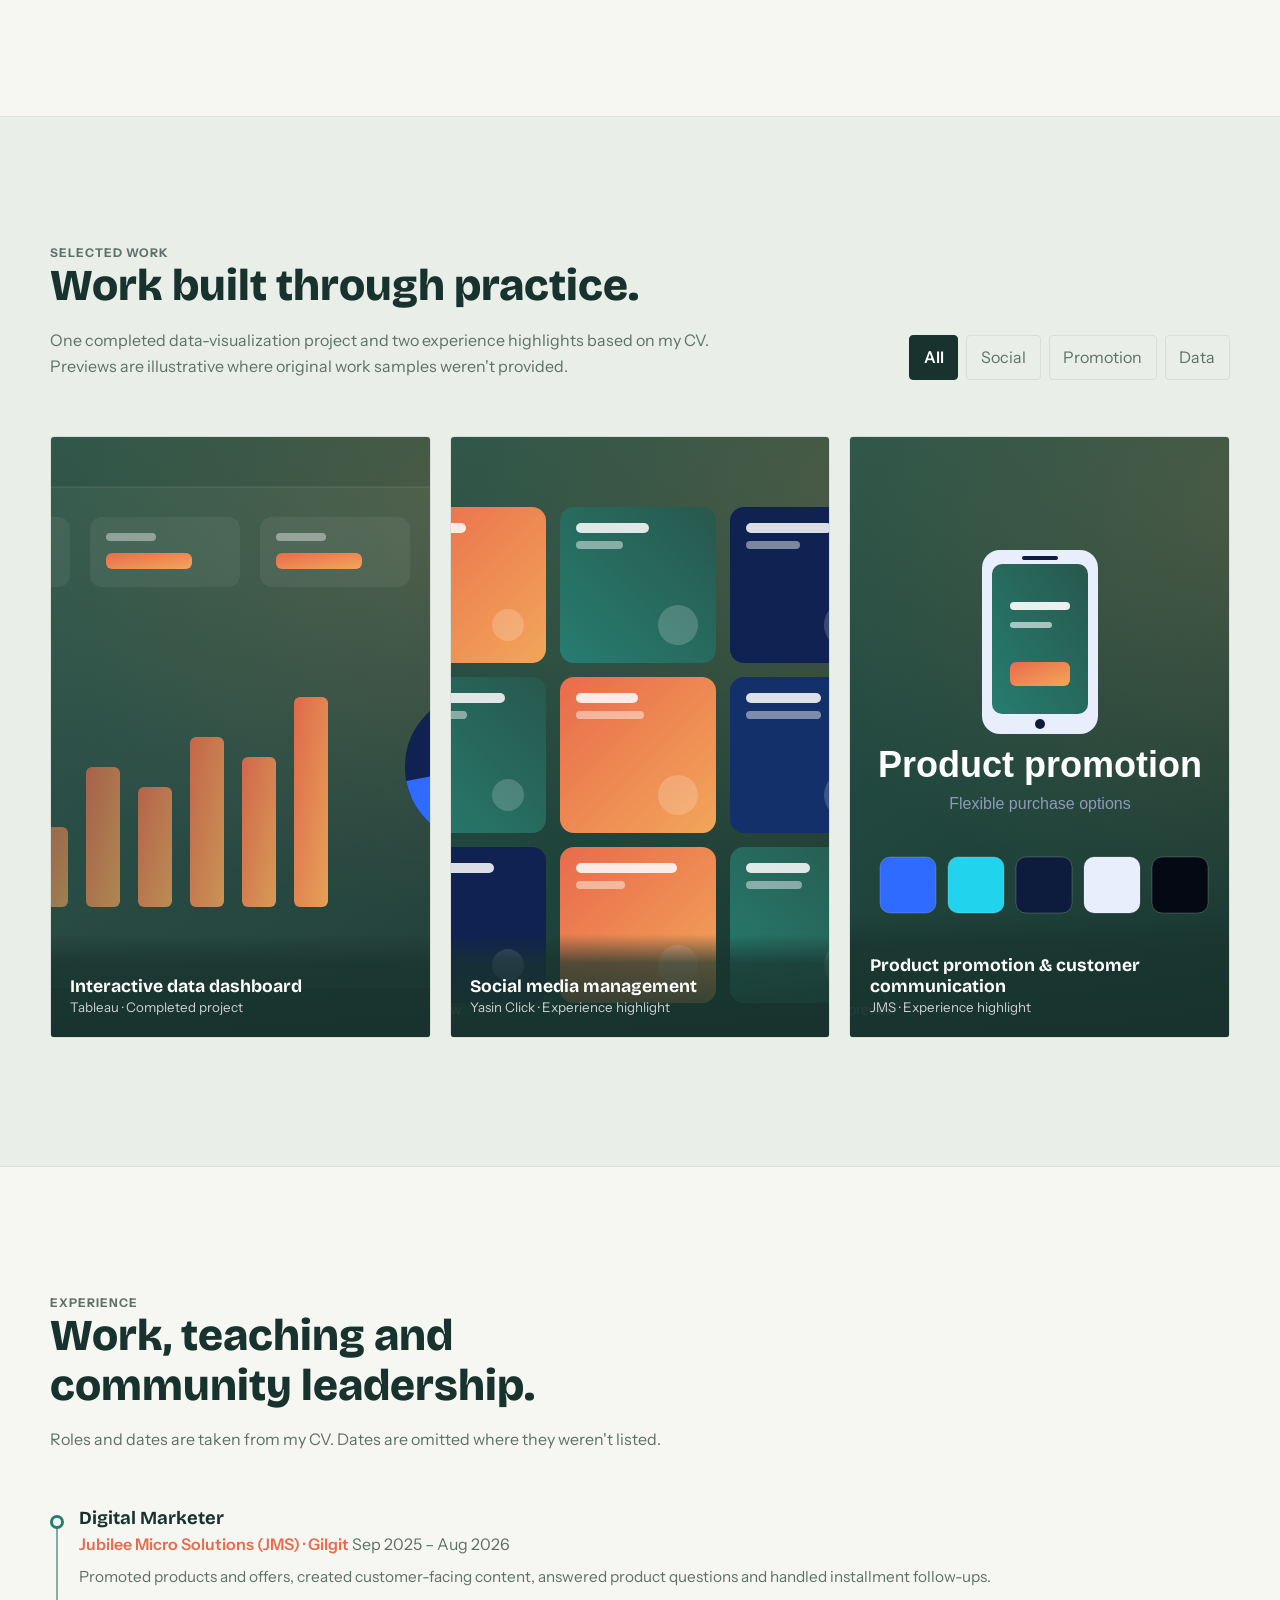
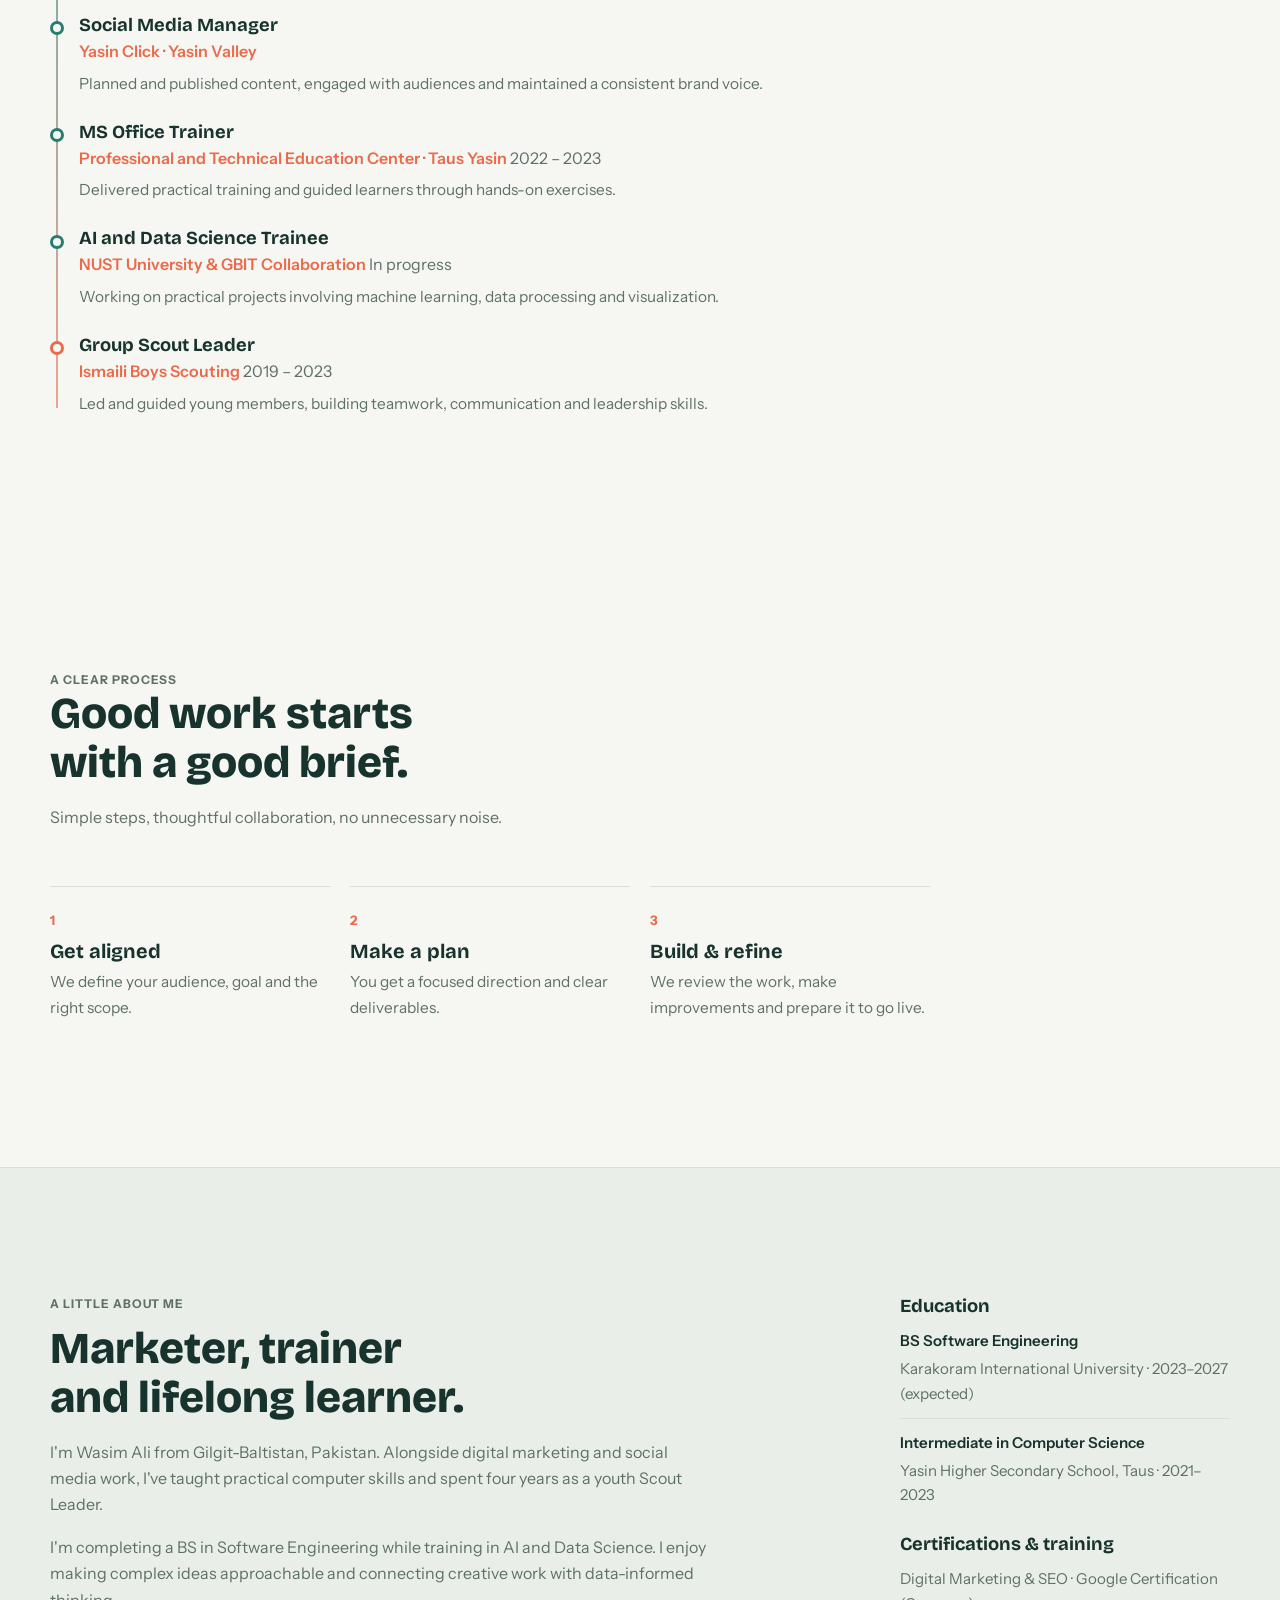
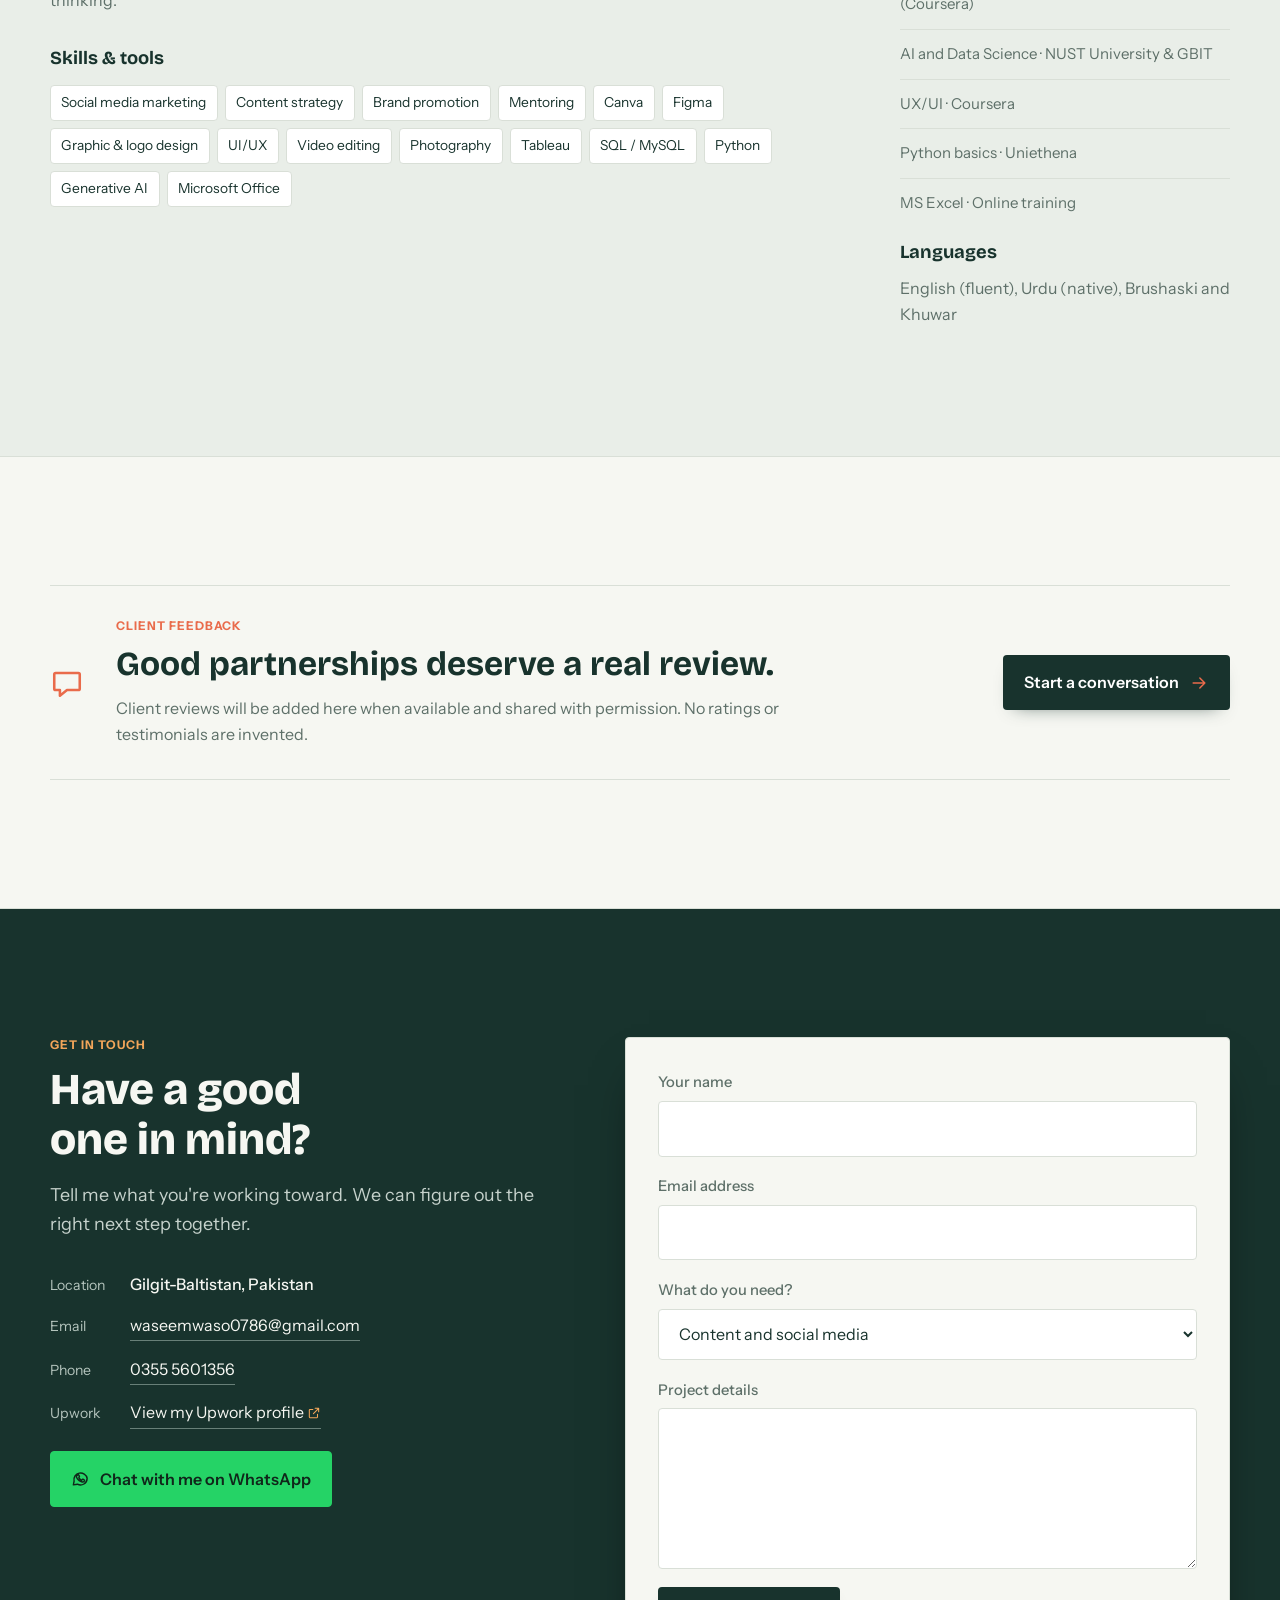
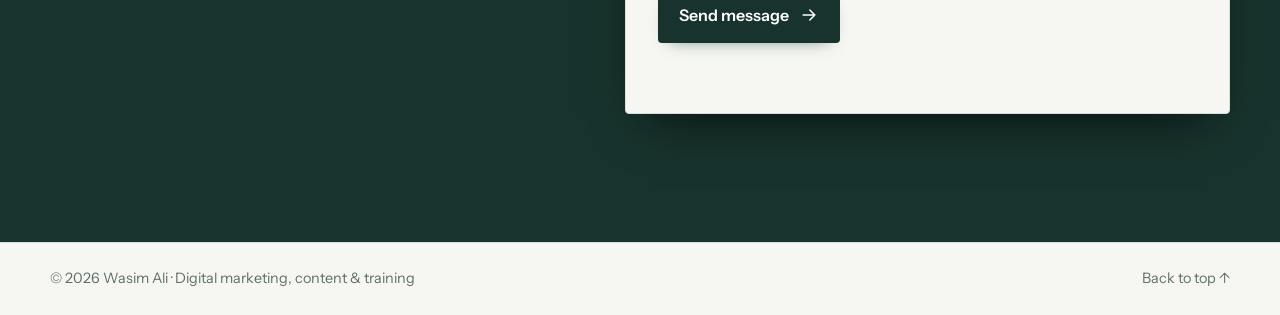
==== commit 89771b24: "Add theme toggle and profile links" ====
--- a/index.html
+++ b/index.html
@@ -5,11 +5,21 @@
   <meta name="viewport" content="width=device-width, initial-scale=1">
   <title>Wasim Ali | Digital Marketer &amp; Trainer</title>
   <meta name="description" content="Wasim Ali is a digital marketer and trainer from Gilgit-Baltistan, Pakistan, working in social media, content strategy, brand promotion and practical skills training.">
-  <meta name="theme-color" content="#f5f3ed">
+  <meta name="theme-color" id="themeColor" content="#f6f7f2">
   <meta property="og:title" content="Wasim Ali | Digital Marketer &amp; Trainer">
   <meta property="og:description" content="Digital marketing, social media and practical skills training from Gilgit-Baltistan, Pakistan.">
   <meta property="og:type" content="website">
+  <link rel="icon" href="assets/favicon.png" type="image/png" sizes="64x64">
   <link rel="icon" href="assets/favicon.svg" type="image/svg+xml">
+  <script>
+    try {
+      const savedTheme = localStorage.getItem("wasim-theme");
+      const systemTheme = matchMedia("(prefers-color-scheme: dark)").matches ? "dark" : "light";
+      document.documentElement.dataset.theme = savedTheme === "dark" || savedTheme === "light" ? savedTheme : systemTheme;
+    } catch {
+      document.documentElement.dataset.theme = "light";
+    }
+  </script>
   <link rel="preconnect" href="https://fonts.googleapis.com">
   <link rel="preconnect" href="https://fonts.gstatic.com" crossorigin>
   <link href="https://fonts.googleapis.com/css2?family=Bricolage+Grotesque:opsz,wght@12..96,500;12..96,700;12..96,800&family=Instrument+Sans:wght@400;500;600&display=swap" rel="stylesheet">
@@ -35,6 +45,9 @@
     <symbol id="i-ext" viewBox="0 0 24 24"><path d="M14 4h6v6M20 4l-9 9M18 14v5a1 1 0 01-1 1H5a1 1 0 01-1-1V7a1 1 0 011-1h5"/></symbol>
     <symbol id="i-check" viewBox="0 0 24 24"><path d="M5 12.5l4.5 4.5L19 7.5"/></symbol>
     <symbol id="i-chat" viewBox="0 0 24 24"><path d="M4 5h16a1 1 0 011 1v10a1 1 0 01-1 1h-8l-5 4v-4H4a1 1 0 01-1-1V6a1 1 0 011-1z"/></symbol>
+    <symbol id="i-moon" viewBox="0 0 24 24"><path d="M20.1 15.3A8.7 8.7 0 018.7 3.9 8.8 8.8 0 1020.1 15.3z"/></symbol>
+    <symbol id="i-sun" viewBox="0 0 24 24"><circle cx="12" cy="12" r="4.2"/><path d="M12 2v2m0 16v2M4.9 4.9l1.4 1.4m11.4 11.4 1.4 1.4M2 12h2m16 0h2M4.9 19.1l1.4-1.4M17.7 6.3l1.4-1.4"/></symbol>
+    <symbol id="i-whatsapp" viewBox="0 0 24 24"><path d="M20.4 11.7a8.4 8.4 0 01-12.3 7.5L3 20l.9-4.8a8.4 8.4 0 1116.5-3.5z"/><path d="M8.1 7.8c.2-.5.5-.5.8-.5h.5c.2 0 .4.1.5.4l.7 1.7c.1.2.1.4-.1.6l-.5.6c-.2.2-.2.4 0 .7a7.5 7.5 0 003 2.7c.3.2.5.2.7-.1l.7-.8c.2-.2.4-.3.7-.2l1.6.8c.3.1.4.3.4.5 0 .3-.2 1.2-.7 1.6-.5.5-1.1.7-1.8.6-.7-.1-1.5-.3-2.5-.8a9.2 9.2 0 01-3.2-2.4 8.1 8.1 0 01-1.7-2.5c-.4-.9-.4-1.7-.1-2.3z"/></symbol>
   </defs>
 </svg>
 
@@ -56,6 +69,9 @@
       <a href="#reviews">Reviews</a>
       <a href="#contact" class="nav-cta">Let's talk</a>
     </nav>
+    <button class="theme-toggle" id="themeToggle" type="button" aria-label="Switch to dark mode" aria-pressed="false" title="Switch to dark mode">
+      <svg class="ic" aria-hidden="true"><use id="themeIcon" href="#i-moon"/></svg>
+    </button>
     <button class="menu-btn" id="menuBtn" aria-expanded="false" aria-controls="nav" aria-label="Open menu">
       <span></span><span></span>
     </button>
@@ -73,6 +89,7 @@
         <p class="lead">I'm Wasim Ali, a digital marketer and trainer. I help brands communicate clearly through social media and product promotion, and make digital skills easier to learn.</p>
         <div class="actions">
           <a class="btn btn-primary" href="#contact">Get in touch <svg class="ic"><use href="#i-arrow"/></svg></a>
+          <a class="btn btn-whatsapp" href="https://wa.me/923555601356" target="_blank" rel="noopener noreferrer"><svg class="ic" aria-hidden="true"><use href="#i-whatsapp"/></svg>WhatsApp me</a>
           <a class="btn btn-ghost" href="#work">View my work</a>
         </div>
         <p class="hero-tags" aria-label="Core skills">Social media <span>·</span> Content strategy <span>·</span> Data visualization</p>
@@ -308,7 +325,9 @@
           <li><span>Location</span><strong>Gilgit-Baltistan, Pakistan</strong></li>
           <li><span>Email</span><a data-email href="mailto:waseemwaso0786@gmail.com">waseemwaso0786@gmail.com</a></li>
           <li><span>Phone</span><a href="tel:+923555601356">0355 5601356</a></li>
+          <li><span>Upwork</span><a href="https://www.upwork.com/freelancers/~011c6a310965ff72b2?mp_source=share" target="_blank" rel="noopener noreferrer">View my Upwork profile <svg class="ic" aria-hidden="true"><use href="#i-ext"/></svg></a></li>
         </ul>
+        <a class="btn btn-whatsapp contact-whatsapp" href="https://wa.me/923555601356" target="_blank" rel="noopener noreferrer"><svg class="ic" aria-hidden="true"><use href="#i-whatsapp"/></svg>Chat with me on WhatsApp</a>
       </div>
 
       <form class="form glass" id="form" novalidate>
--- a/css/styles.css
+++ b/css/styles.css
@@ -9,6 +9,19 @@
   --blue: #267d70;
   --cyan: #e96b4b;
   --grad: linear-gradient(110deg, #e96b4b, #f2a65a);
+  --hero-base: #f6f7f2;
+  --hero-alt: #e9eee8;
+  --header-surface: rgba(246,247,242,.92);
+  --grid-line: rgba(38,125,112,.08);
+  --button-bg: #18332d;
+  --button-fg: #fff;
+  --snapshot-bg: #18332d;
+  --snapshot-fg: #f6f7f2;
+  --contact-bg: #18332d;
+  --contact-fg: #f6f7f2;
+  --form-bg: #f6f7f2;
+  --field-bg: #fff;
+  color-scheme: light;
   --f-display: "Bricolage Grotesque", "Segoe UI", system-ui, sans-serif;
   --f-body: "Instrument Sans", "Segoe UI", system-ui, -apple-system, Roboto, sans-serif;
   --r-sm: 4px;
@@ -19,6 +32,31 @@
   --sec: clamp(4.5rem, 10vw, 8rem);
 }
 
+:root[data-theme="dark"] {
+  --bg: #111a16;
+  --bg-2: #19251f;
+  --panel: #202d27;
+  --line: #35473e;
+  --text: #e8eee9;
+  --muted: #aab9b0;
+  --blue: #79b9a7;
+  --cyan: #ff9675;
+  --grad: linear-gradient(110deg, #e8795a, #e9a15e);
+  --hero-base: #111a16;
+  --hero-alt: #1a2922;
+  --header-surface: rgba(17,26,22,.94);
+  --grid-line: rgba(190,220,200,.08);
+  --button-bg: #e8795a;
+  --button-fg: #18231d;
+  --snapshot-bg: #0c1511;
+  --snapshot-fg: #e8eee9;
+  --contact-bg: #0c1511;
+  --contact-fg: #e8eee9;
+  --form-bg: #202d27;
+  --field-bg: #111a16;
+  color-scheme: dark;
+}
+
 *, *::before, *::after { box-sizing: border-box; }
 html { scroll-behavior: smooth; scroll-padding-top: 76px; -webkit-text-size-adjust: 100%; }
 body {
@@ -27,6 +65,7 @@
   color: var(--text);
   font: 400 1rem/1.65 var(--f-body);
   overflow-x: hidden;
+  transition: background-color .25s ease, color .25s ease;
 }
 img, svg { max-width: 100%; display: block; }
 a { color: inherit; }
@@ -53,7 +92,7 @@
   border-bottom: 1px solid transparent;
 }
 .site-header.scrolled {
-  background: rgba(246,247,242,.92);
+  background: var(--header-surface);
   backdrop-filter: blur(14px);
   -webkit-backdrop-filter: blur(14px);
   border-color: var(--line);
@@ -64,7 +103,7 @@
   position: fixed; inset: 68px 0 auto 0;
   display: flex; flex-direction: column; gap: .25rem;
   padding: 1rem var(--pad) 1.5rem;
-  background: rgba(246,247,242,.98);
+  background: var(--header-surface);
   border-bottom: 1px solid var(--line);
   transform: translateY(-120%);
   visibility: hidden;
@@ -73,7 +112,11 @@
 .nav.open { transform: none; visibility: visible; }
 .nav a { text-decoration: none; padding: .8rem .2rem; color: var(--muted); font-weight: 500; border-bottom: 1px solid var(--line); transition: color .2s; }
 .nav a:hover, .nav a.active { color: var(--text); }
-.nav .nav-cta { margin-top: .8rem; text-align: center; color: #fff; background: var(--text); border: 0; border-radius: var(--r-sm); padding: .75rem 1rem; font-weight: 600; }
+.nav .nav-cta { margin-top: .8rem; text-align: center; color: var(--button-fg); background: var(--button-bg); border: 0; border-radius: var(--r-sm); padding: .75rem 1rem; font-weight: 600; }
+
+.theme-toggle { width: 42px; height: 42px; flex: 0 0 auto; display: grid; place-items: center; padding: 0; border: 1px solid var(--line); border-radius: var(--r-sm); background: var(--panel); color: var(--text); cursor: pointer; transition: transform .2s ease, border-color .2s ease, background-color .25s ease, color .25s ease; }
+.theme-toggle:hover { transform: translateY(-2px); border-color: var(--cyan); }
+.theme-toggle .ic { width: 19px; height: 19px; }
 
 .menu-btn { width: 44px; height: 44px; background: var(--panel); border: 1px solid var(--line); border-radius: var(--r-sm); display: grid; place-content: center; gap: 6px; cursor: pointer; }
 .menu-btn span { display: block; width: 20px; height: 2px; background: var(--text); transition: transform .25s; }
@@ -87,22 +130,25 @@
   font-weight: 600; text-decoration: none; cursor: pointer;
   transition: transform .2s ease, box-shadow .2s ease, background .2s ease, color .2s ease;
 }
-.btn-primary { background: var(--text); color: #fff; box-shadow: 0 8px 18px -12px rgba(24,51,45,.7); }
-.btn-primary:hover { transform: translateY(-2px); background: #28584d; box-shadow: 0 12px 24px -12px rgba(24,51,45,.55); }
+.btn-primary { background: var(--button-bg); color: var(--button-fg); box-shadow: 0 8px 18px -12px rgba(24,51,45,.7); }
+.btn-primary:hover { transform: translateY(-2px); filter: brightness(.92); box-shadow: 0 12px 24px -12px rgba(24,51,45,.55); }
 .btn-primary .ic { transition: transform .2s; }
 .btn-primary:hover .ic { transform: translateX(3px); }
+.btn-whatsapp { background: #25d366; color: #10261a; border-color: #25d366; }
+.btn-whatsapp:hover { background: #20bd5b; border-color: #20bd5b; color: #10261a; transform: translateY(-2px); }
+.btn-whatsapp .ic { width: 19px; height: 19px; }
 .btn-ghost { border-color: var(--line); background: transparent; }
-.btn-ghost:hover { border-color: var(--text); background: #fff; transform: translateY(-2px); }
+.btn-ghost:hover { border-color: var(--text); background: var(--panel); transform: translateY(-2px); }
 
 /* ===== Hero ===== */
 .hero {
   position: relative; padding: 112px 0 clamp(4.5rem, 9vw, 7rem);
-  background: linear-gradient(115deg, #f6f7f2 56%, #e9eee8 56%);
+  background: linear-gradient(115deg, var(--hero-base) 56%, var(--hero-alt) 56%);
   isolation: isolate;
 }
 .hero::before {
   content: ""; position: absolute; z-index: -1; inset: 0 0 0 48%; pointer-events: none;
-  background-image: repeating-linear-gradient(0deg, transparent 0 35px, rgba(38,125,112,.08) 35px 36px), repeating-linear-gradient(90deg, transparent 0 35px, rgba(38,125,112,.08) 35px 36px);
+  background-image: repeating-linear-gradient(0deg, transparent 0 35px, var(--grid-line) 35px 36px), repeating-linear-gradient(90deg, transparent 0 35px, var(--grid-line) 35px 36px);
   mask-image: linear-gradient(90deg, transparent, #000 28%);
 }
 .hero::after {
@@ -120,9 +166,9 @@
 
 .hero-stage { position: relative; max-width: 420px; width: 100%; margin-inline: auto; padding: 0 0 1.6rem 1.4rem; }
 .hero-stage::before { content: ""; position: absolute; inset: 8% -5% 8% 16%; border: 1px solid rgba(38,125,112,.28); transform: rotate(5deg); }
-.portrait { position: relative; z-index: 1; border-radius: var(--r-sm); overflow: hidden; border: 8px solid #fff; aspect-ratio: 4/5; box-shadow: 15px 15px 0 var(--cyan); }
+.portrait { position: relative; z-index: 1; border-radius: var(--r-sm); overflow: hidden; border: 8px solid var(--panel); aspect-ratio: 4/5; box-shadow: 15px 15px 0 var(--cyan); }
 .portrait img { width: 100%; height: 100%; object-fit: cover; }
-.portrait-note { position: absolute; z-index: 2; right: 0; bottom: 0; padding: .7rem .9rem; background: var(--text); color: #fff; font: 600 .9rem var(--f-display); border: 3px solid var(--bg); }
+.portrait-note { position: absolute; z-index: 2; right: 0; bottom: 0; padding: .7rem .9rem; background: var(--button-bg); color: var(--button-fg); font: 600 .9rem var(--f-display); border: 3px solid var(--bg); }
 .portrait-note span { padding-inline: .25rem; opacity: .7; }
 .glass { background: rgba(14,24,52,.62); border: 1px solid var(--line); backdrop-filter: blur(14px); -webkit-backdrop-filter: blur(14px); box-shadow: 0 24px 50px -24px rgba(0,0,0,.8); }
 .float { position: absolute; border-radius: var(--r-md); padding: .9rem 1rem; font-size: .85rem; }
@@ -151,7 +197,7 @@
 @keyframes rise { from { opacity: 0; transform: translateY(22px); } to { opacity: 1; transform: none; } }
 
 /* Career snapshot */
-.career-snapshot { position: relative; overflow: hidden; background: var(--text); color: #f6f7f2; }
+.career-snapshot { position: relative; overflow: hidden; background: var(--snapshot-bg); color: var(--snapshot-fg); transition: background-color .25s ease, color .25s ease; }
 .career-snapshot::before { content: ""; position: absolute; inset: 0 0 0 auto; width: 34%; background: url("../assets/img/project-data.svg") center / cover no-repeat; opacity: .11; mix-blend-mode: screen; mask-image: linear-gradient(90deg, transparent, #000 45%); pointer-events: none; }
 .snapshot-grid { position: relative; z-index: 1; display: grid; grid-template-columns: repeat(2, minmax(0, 1fr)); }
 .snapshot-item { min-height: 124px; padding: 1.25rem .9rem; display: flex; flex-direction: column; justify-content: center; border-bottom: 1px solid rgba(255,255,255,.14); }
@@ -180,7 +226,7 @@
 .svc-grid { display: grid; gap: 1rem; }
 .svc {
   position: relative; padding: 1.5rem; border-radius: var(--r-md);
-  background: #fff;
+  background: var(--panel);
   border: 1px solid var(--line); border-top: 3px solid var(--blue);
   transition: border-color .25s, transform .25s, box-shadow .25s;
 }
@@ -199,10 +245,10 @@
 .filters { display: flex; flex-wrap: wrap; gap: .5rem; }
 .chip { padding: .5rem .85rem; border-radius: var(--r-sm); border: 1px solid var(--line); background: transparent; color: var(--muted); cursor: pointer; transition: color .2s, background .2s, border-color .2s, transform .2s; }
 .chip:hover { color: var(--text); }
-.chip.is-on { background: var(--text); color: #fff; border-color: var(--text); font-weight: 600; }
+.chip.is-on { background: var(--button-bg); color: var(--button-fg); border-color: var(--button-bg); font-weight: 600; }
 .work-grid { display: grid; gap: 1.2rem; }
 .proj[hidden] { display: none; }
-.proj-btn { display: block; width: 100%; padding: 0; background: #fff; border: 1px solid var(--line); border-radius: var(--r-sm); overflow: hidden; cursor: pointer; text-align: left; position: relative; transition: border-color .25s, box-shadow .25s, transform .25s; }
+.proj-btn { display: block; width: 100%; padding: 0; background: var(--panel); border: 1px solid var(--line); border-radius: var(--r-sm); overflow: hidden; cursor: pointer; text-align: left; position: relative; transition: border-color .25s, box-shadow .25s, transform .25s; }
 .proj-btn:hover { border-color: var(--blue); box-shadow: 0 16px 28px -22px rgba(24,51,45,.55); transform: translateY(-3px); }
 .proj-btn img { width: 100%; aspect-ratio: 4/3; object-fit: cover; transition: transform .5s ease; }
 .proj-btn:hover img { transform: scale(1.04); }
@@ -223,8 +269,8 @@
 .about-copy p { color: var(--muted); max-width: 60ch; }
 .sub { font-size: 1.15rem; margin: 2.2rem 0 1rem; }
 .tools { display: flex; flex-wrap: wrap; gap: .45rem; }
-.tools span { padding: .35rem .65rem; border-radius: var(--r-sm); border: 1px solid var(--line); background: #fff; font-size: .86rem; }
-.about-note { align-self: start; padding: 1.4rem; border-left: 3px solid var(--cyan); background: #fff; }
+.tools span { padding: .35rem .65rem; border-radius: var(--r-sm); border: 1px solid var(--line); background: var(--panel); font-size: .86rem; }
+.about-note { align-self: start; padding: 1.4rem; border-left: 3px solid var(--cyan); background: var(--panel); }
 .about-note span { color: var(--cyan); text-transform: uppercase; font-size: .75rem; font-weight: 700; letter-spacing: .08em; }
 .about-note p { margin: .6rem 0 0; font: 700 1.35rem/1.35 var(--f-display); }
 .timeline .sub { margin-top: 0; }
@@ -261,7 +307,7 @@
 .empty .btn { justify-self: start; }
 
 /* Contact */
-.contact { background: #18332d; color: #f6f7f2; border-top: 1px solid #31534a; }
+.contact { background: var(--contact-bg); color: var(--contact-fg); border-top: 1px solid var(--line); transition: background-color .25s ease, color .25s ease; }
 .contact .eyebrow { color: #f2a65a; }
 .contact .lead { color: #c6d2cc; }
 .contact-grid { display: grid; gap: 3rem; }
@@ -272,15 +318,17 @@
 .contact-list .ic { color: #f2a65a; }
 .contact-list a { width: fit-content; text-decoration: none; border-bottom: 1px solid #688078; padding-bottom: 2px; overflow-wrap: anywhere; }
 .contact-list a:hover { border-color: #f2a65a; }
-.form { padding: clamp(1.2rem, 4vw, 2rem); border-radius: var(--r-sm); display: grid; gap: 1.1rem; background: #f6f7f2; color: var(--text); }
+.contact-list a .ic { display: inline-block; width: 14px; height: 14px; vertical-align: -2px; }
+.contact-whatsapp { margin-top: 1.4rem; }
+.form { padding: clamp(1.2rem, 4vw, 2rem); border-radius: var(--r-sm); display: grid; gap: 1.1rem; background: var(--form-bg); color: var(--text); transition: background-color .25s ease, color .25s ease; }
 .field { display: grid; gap: .4rem; }
 .field label { font-size: .92rem; font-weight: 500; color: var(--muted); }
 .field input, .field select, .field textarea {
   width: 100%; padding: .85rem 1rem; border-radius: var(--r-sm);
-  background: #fff; border: 1px solid var(--line); color: var(--text);
+  background: var(--field-bg); border: 1px solid var(--line); color: var(--text);
   transition: border-color .2s, box-shadow .2s;
 }
-.field select option { background: #fff; }
+.field select option { background: var(--field-bg); }
 .field input:focus, .field select:focus, .field textarea:focus { outline: none; border-color: var(--blue); box-shadow: 0 0 0 3px rgba(38,125,112,.15); }
 .field.bad input, .field.bad textarea { border-color: #f87171; }
 .field .err { color: #fca5a5; font-size: .85rem; }
@@ -288,6 +336,8 @@
 .form-status { margin: 0; font-size: .95rem; min-height: 1.4em; }
 .form-status.ok { color: #267d70; }
 .form-status.fail { color: #b43e35; }
+:root[data-theme="dark"] .form-status.ok { color: #8bd7b7; }
+:root[data-theme="dark"] .form-status.fail { color: #ff9c91; }
 
 .footer { border-top: 1px solid var(--line); padding: 1.5rem 0; color: var(--muted); font-size: .9rem; }
 .foot { display: flex; flex-wrap: wrap; gap: 1rem; justify-content: space-between; }
@@ -305,7 +355,7 @@
 .dlg-body dt { color: var(--cyan); font-weight: 600; }
 .dlg-body dd { margin: 0; }
 .dlg-body p { color: var(--muted); margin: 0; }
-.dlg-x { position: absolute; top: 12px; right: 12px; width: 42px; height: 42px; border-radius: var(--r-sm); border: 1px solid var(--line); background: #fff; color: var(--text); font-size: 1.5rem; line-height: 1; cursor: pointer; z-index: 2; transition: transform .2s; }
+.dlg-x { position: absolute; top: 12px; right: 12px; width: 42px; height: 42px; border-radius: var(--r-sm); border: 1px solid var(--line); background: var(--panel); color: var(--text); font-size: 1.5rem; line-height: 1; cursor: pointer; z-index: 2; transition: transform .2s; }
 .dlg-x:hover { transform: rotate(90deg); }
 
 /* ===== Breakpoints ===== */
@@ -317,9 +367,9 @@
 }
 @media (min-width: 900px) {
   .menu-btn { display: none; }
-  .nav { position: static; flex-direction: row; align-items: center; gap: 1.8rem; padding: 0; background: none; border: 0; transform: none; visibility: visible; }
-  .nav a { padding: .3rem 0; border: 0; font-size: .96rem; }
-  .nav .nav-cta { margin: 0; padding: .6rem 1rem; color: #fff; }
+  .nav { position: static; flex-direction: row; align-items: center; gap: 1.1rem; padding: 0; background: none; border: 0; transform: none; visibility: visible; }
+  .nav a { padding: .3rem 0; border: 0; font-size: .9rem; }
+  .nav .nav-cta { margin: 0; padding: .6rem 1rem; color: var(--button-fg); }
   .hero { padding-top: 140px; }
   h1 { font-size: 4rem; }
   .head h2, .about-copy h2, .contact h2 { font-size: 2.75rem; }
@@ -338,7 +388,7 @@
 }
 
 @media (max-width: 520px) {
-  .hero { padding: 72px 0 1.5rem; background: linear-gradient(180deg, #f6f7f2 70%, #e9eee8 70%); }
+  .hero { padding: 72px 0 1.5rem; background: linear-gradient(180deg, var(--hero-base) 70%, var(--hero-alt) 70%); }
   .hero::before { inset: 52% 0 0 0; }
   .hero-grid { gap: .8rem; }
   h1 { max-width: 14ch; font-size: 2.25rem; margin: .55rem 0 .65rem; }
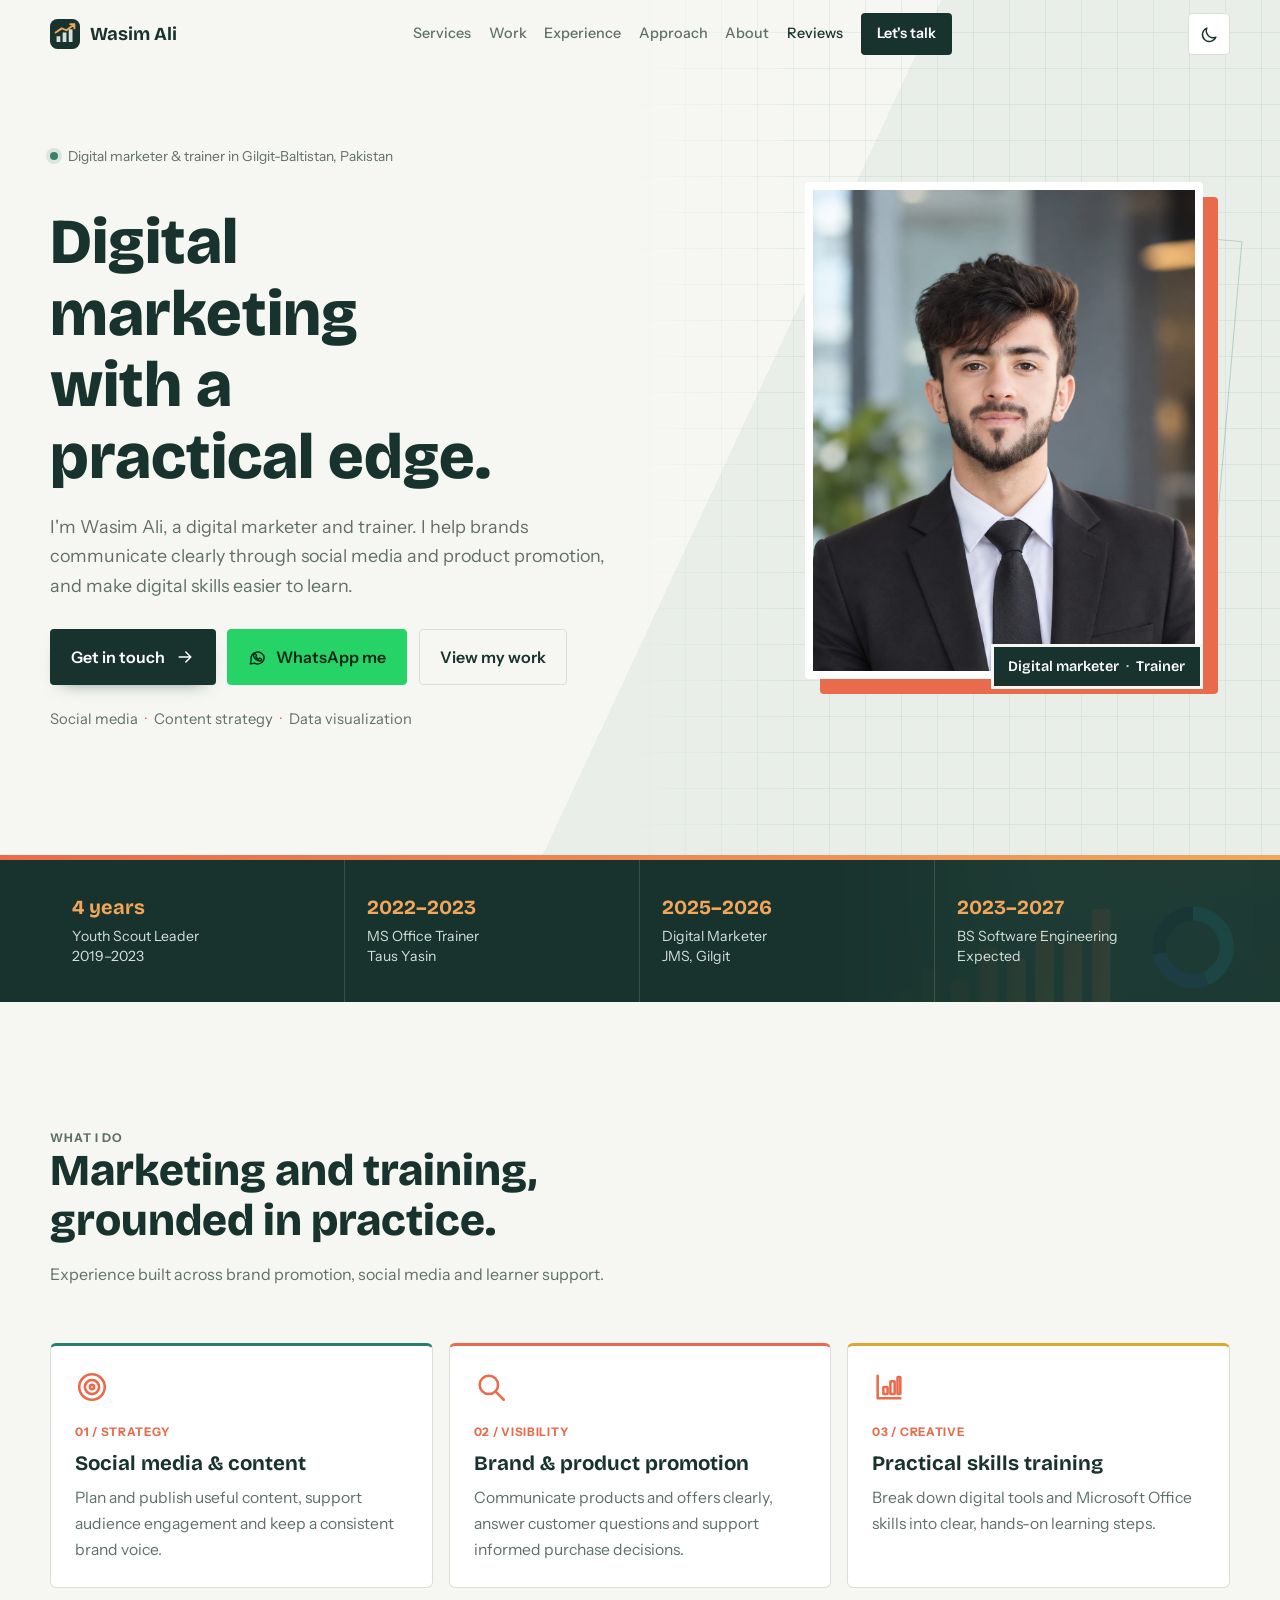
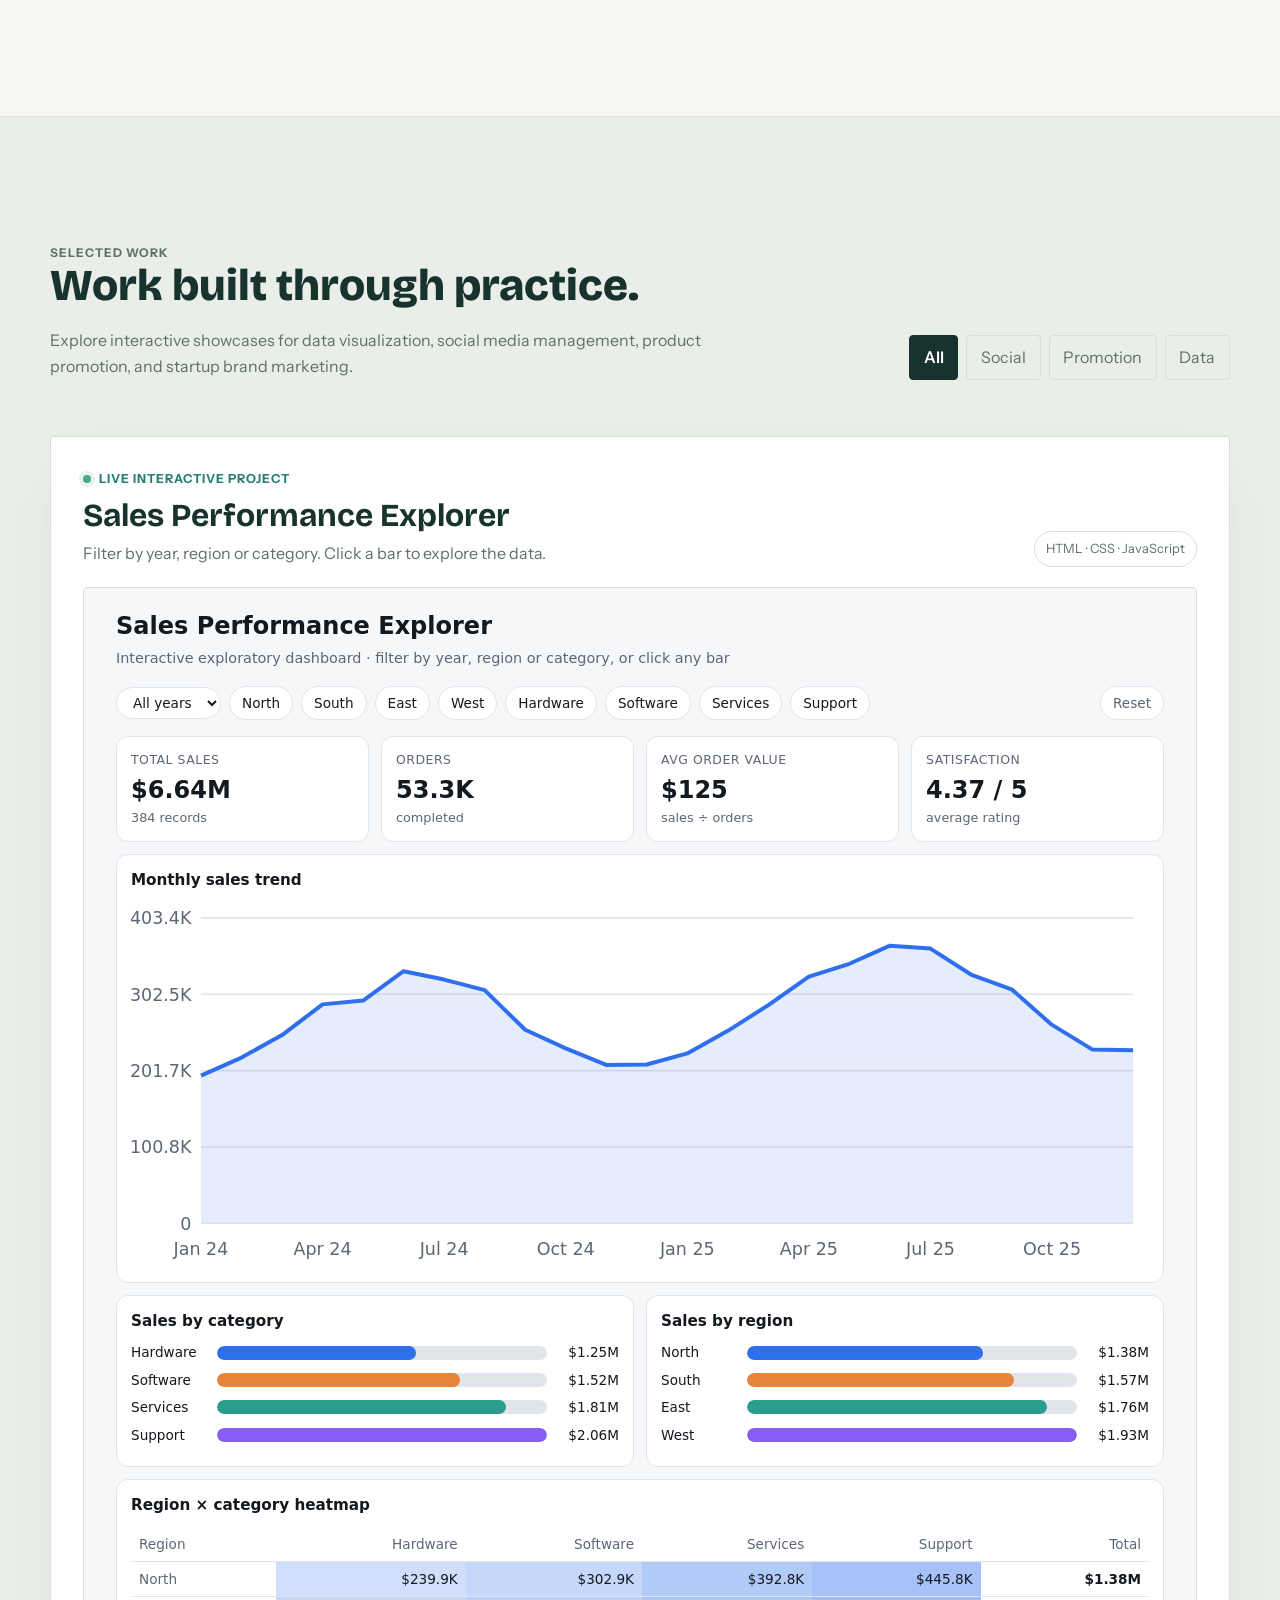
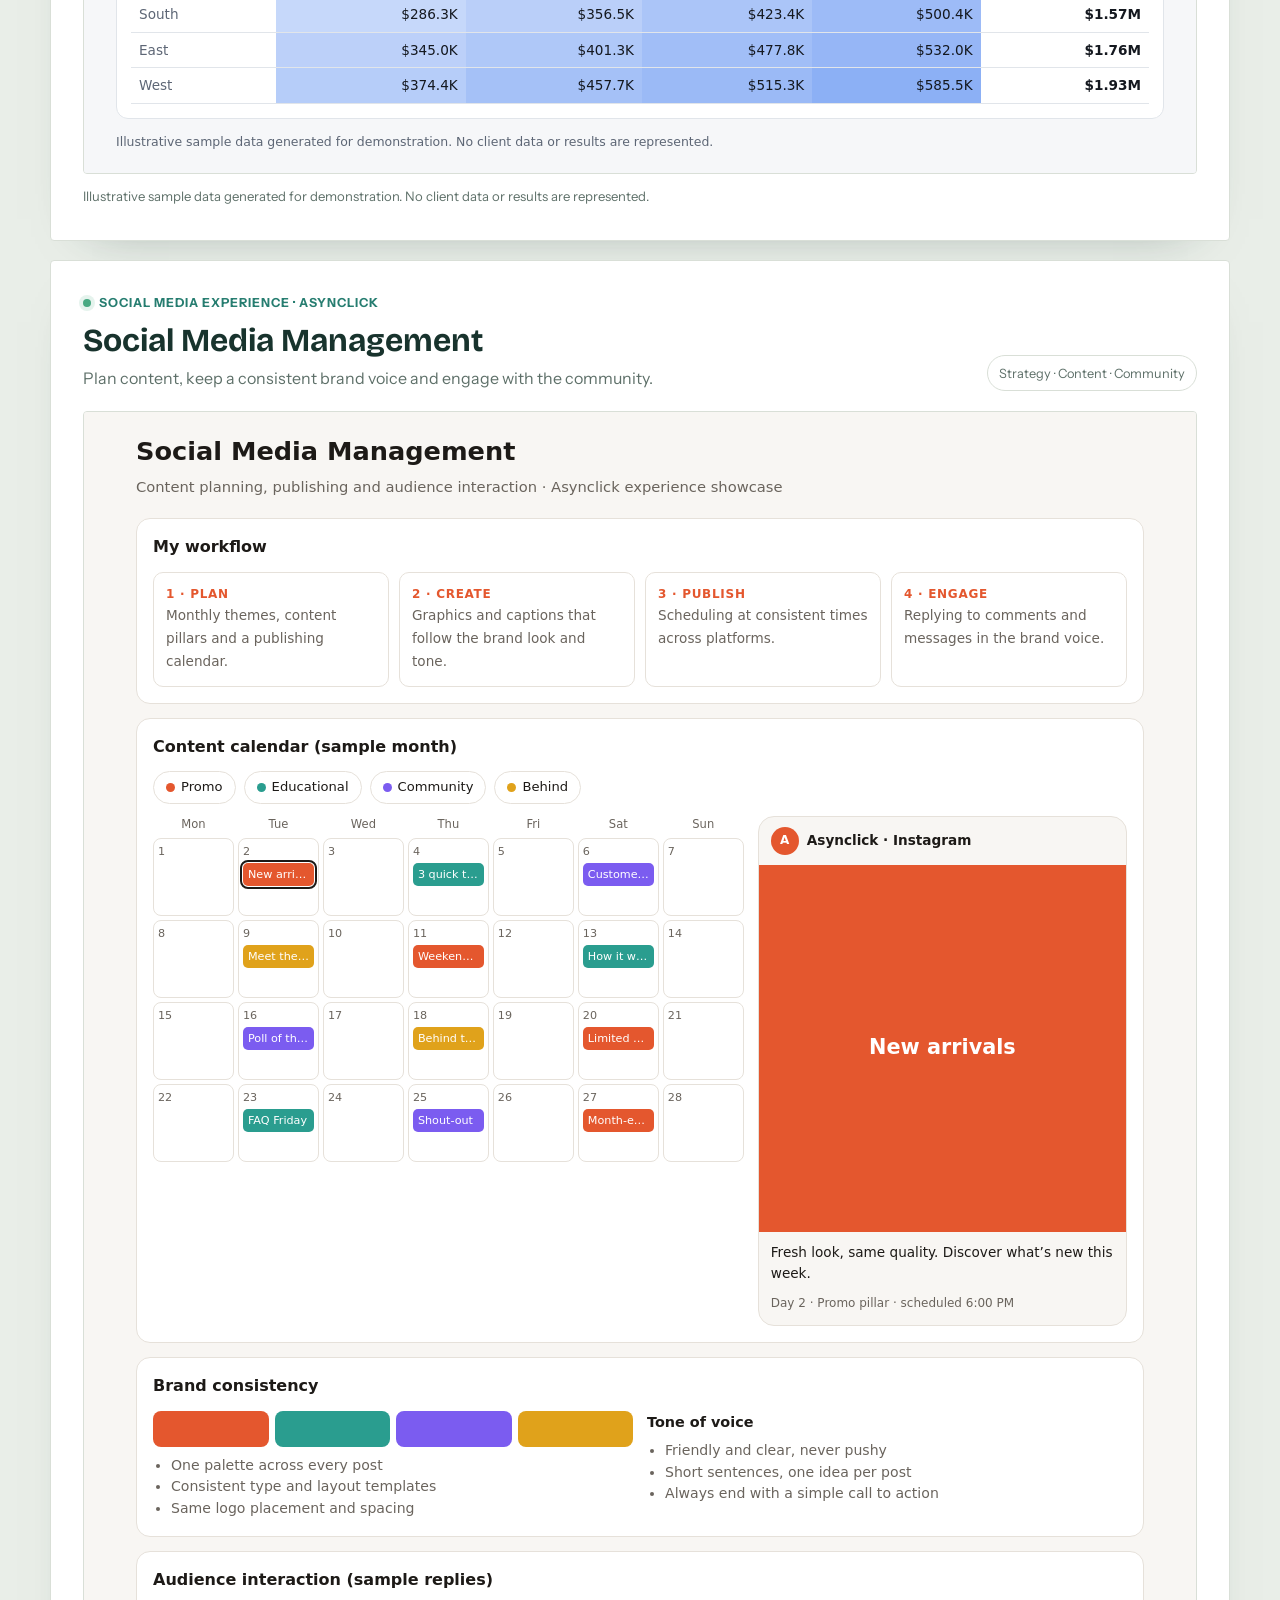
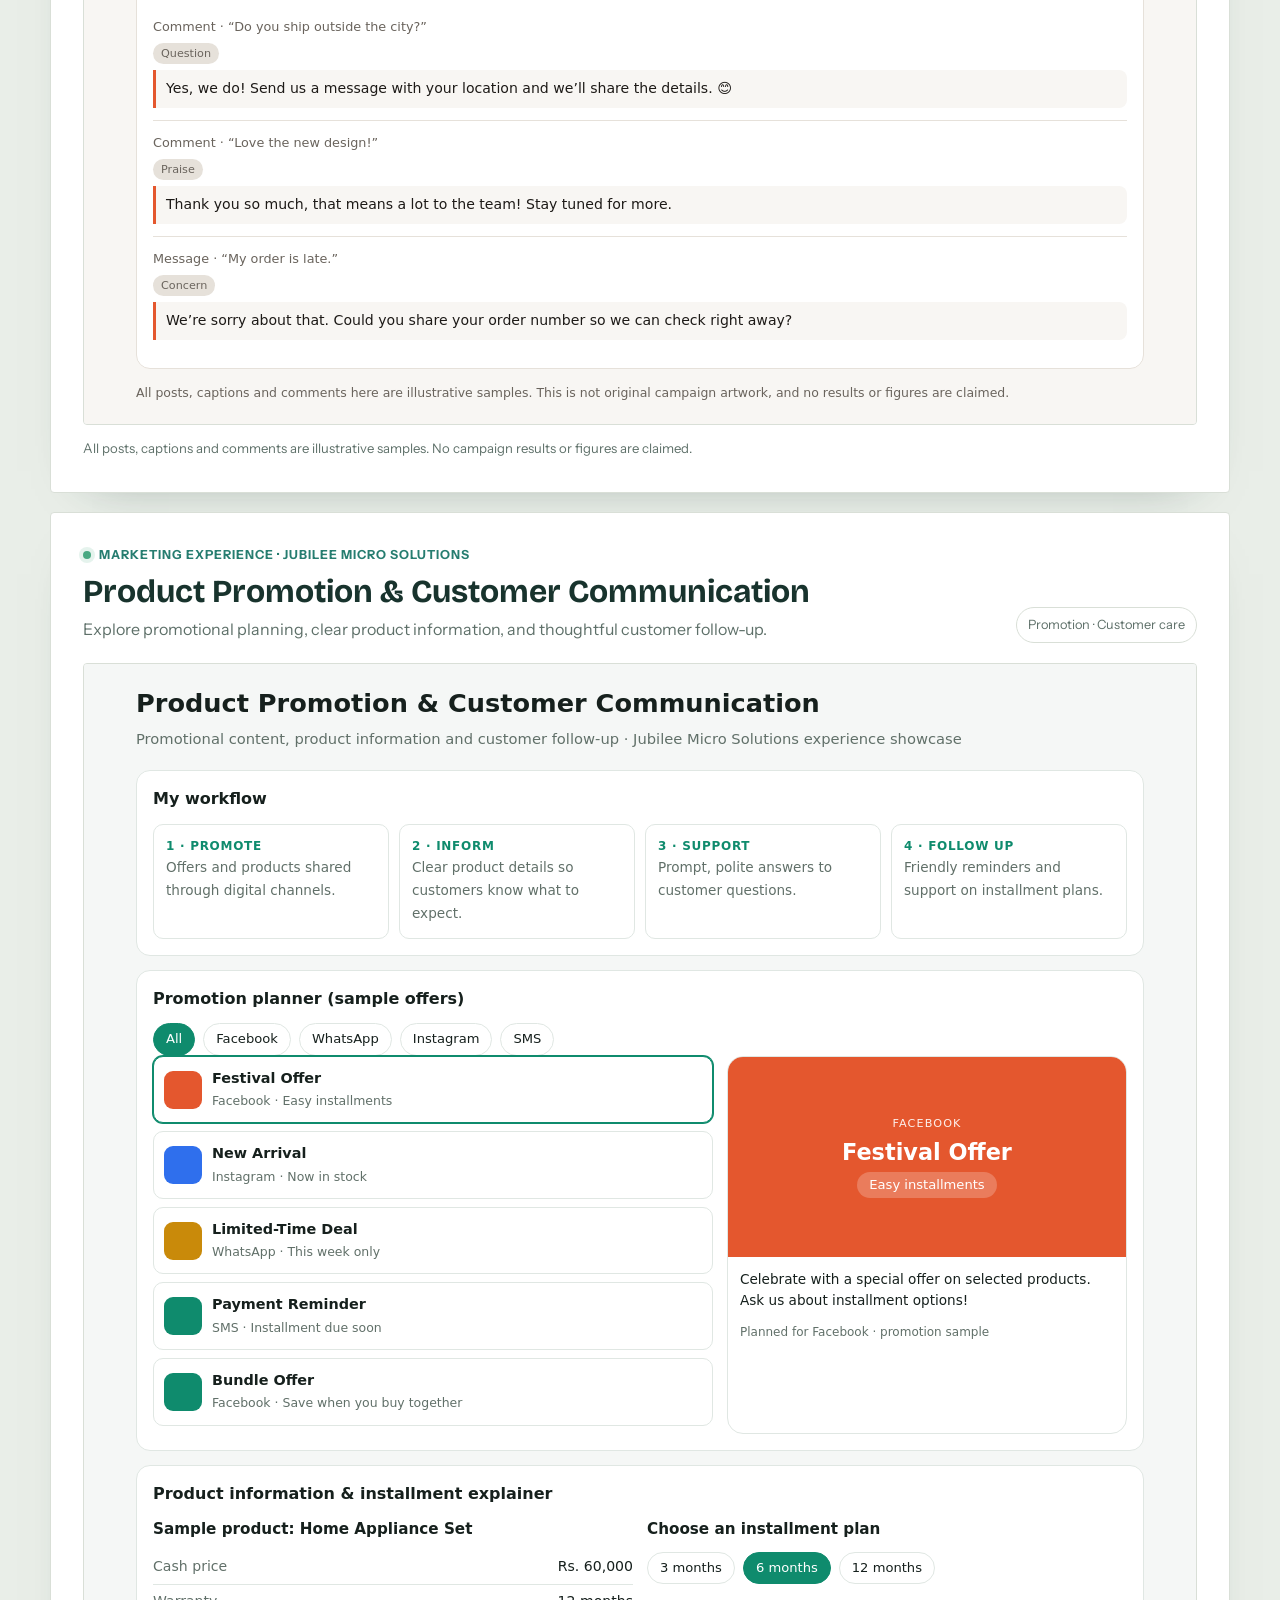
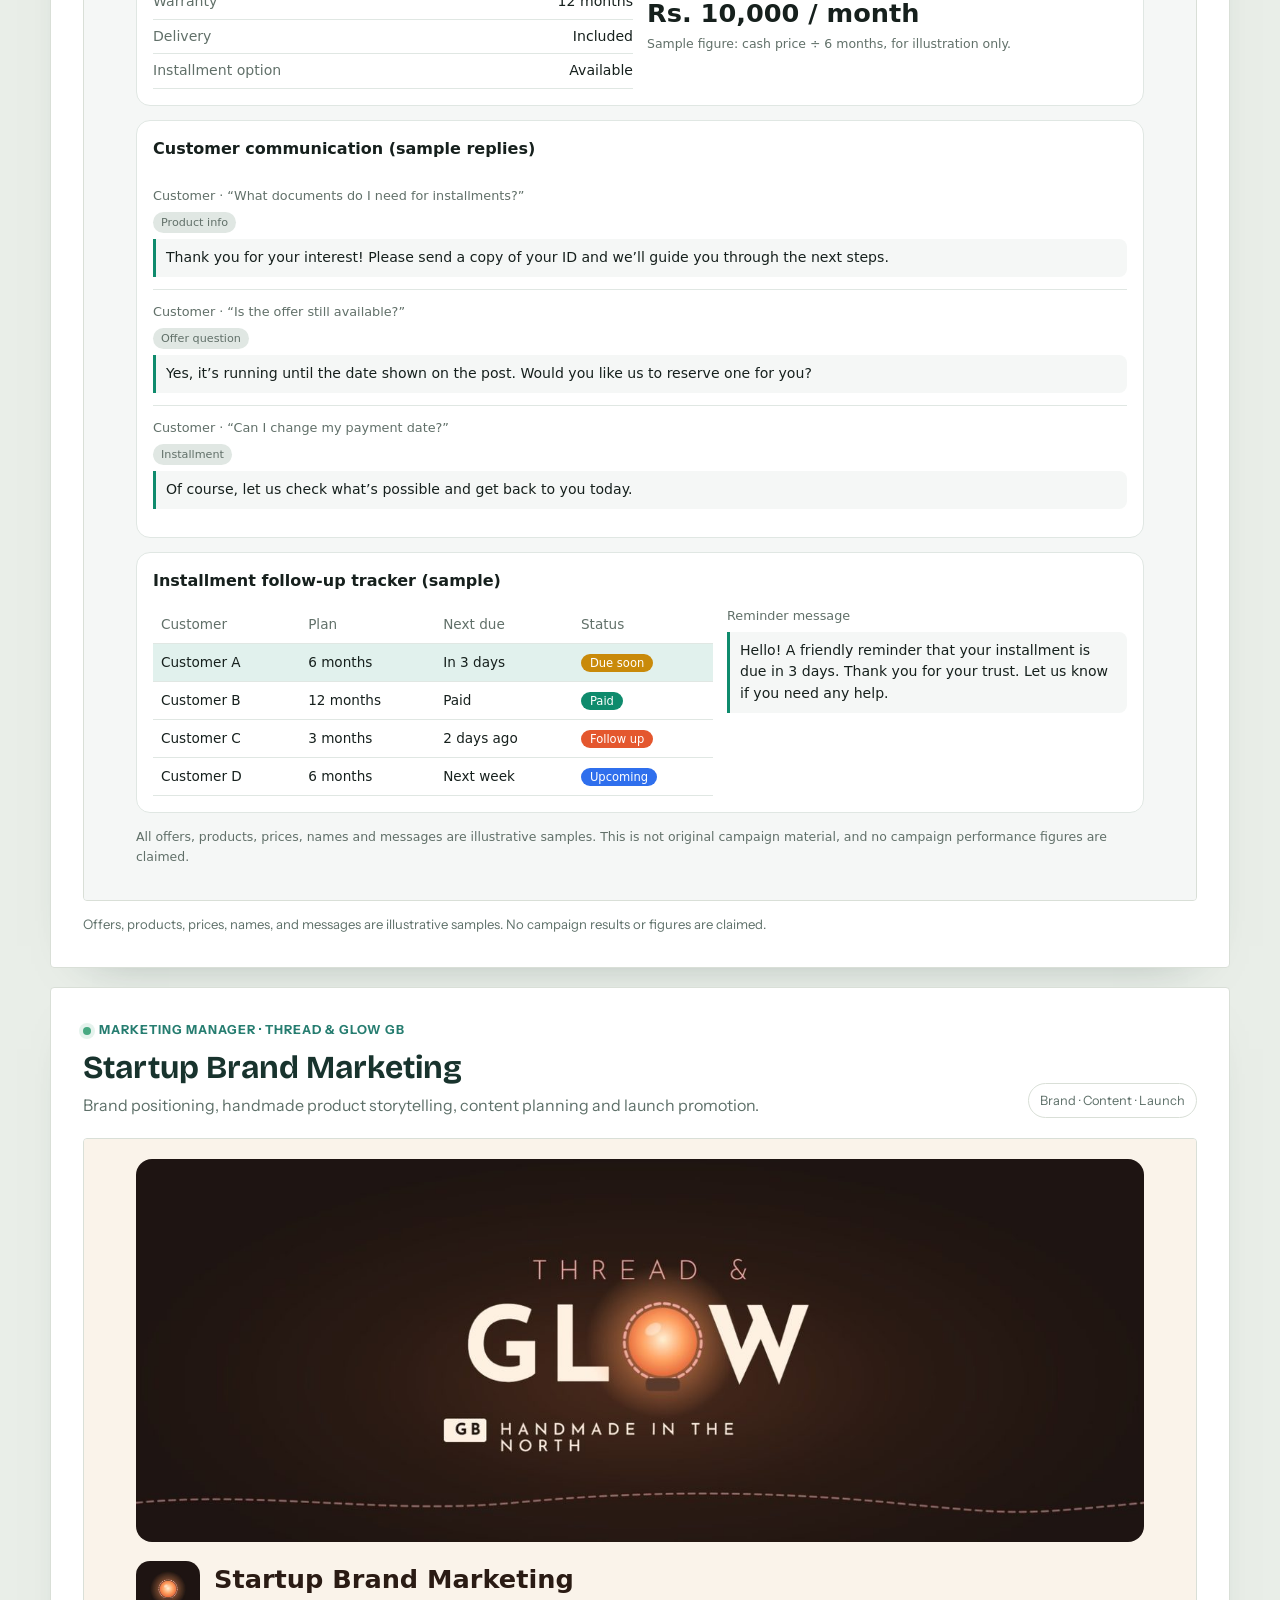
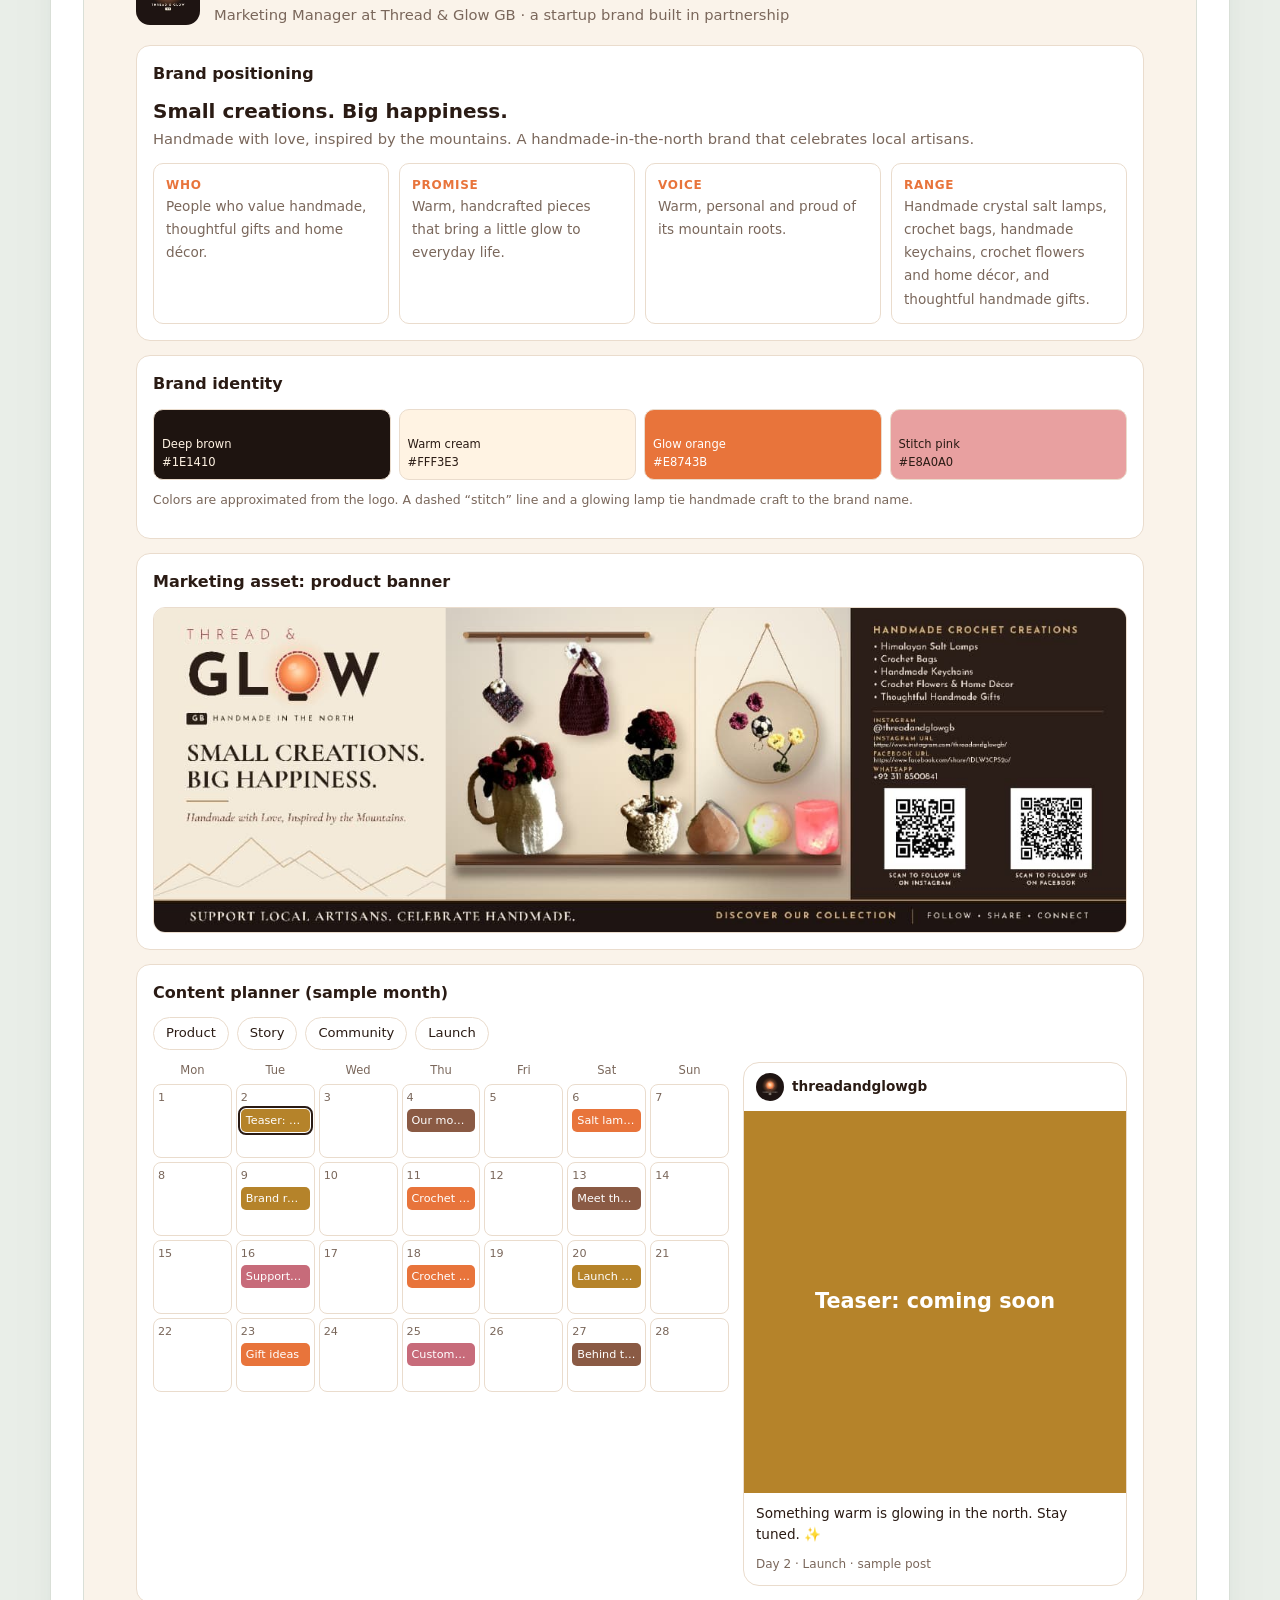
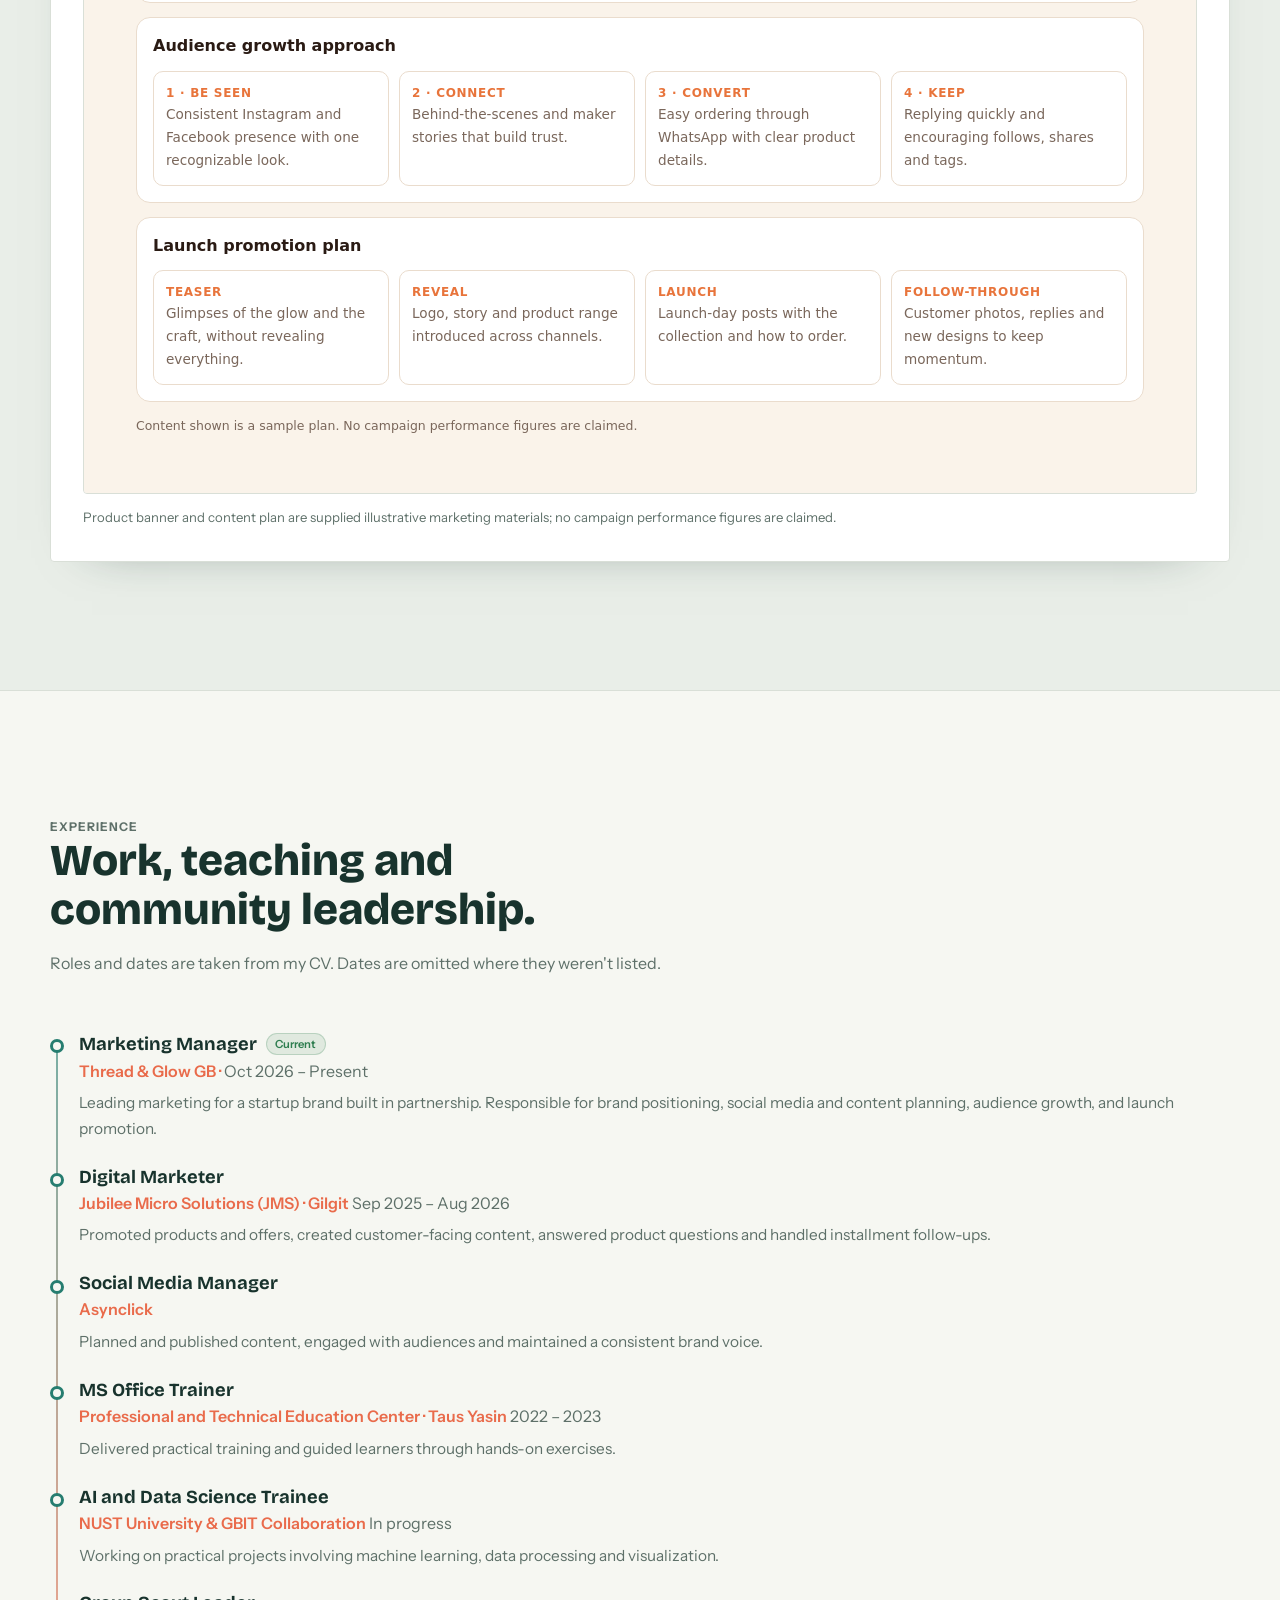
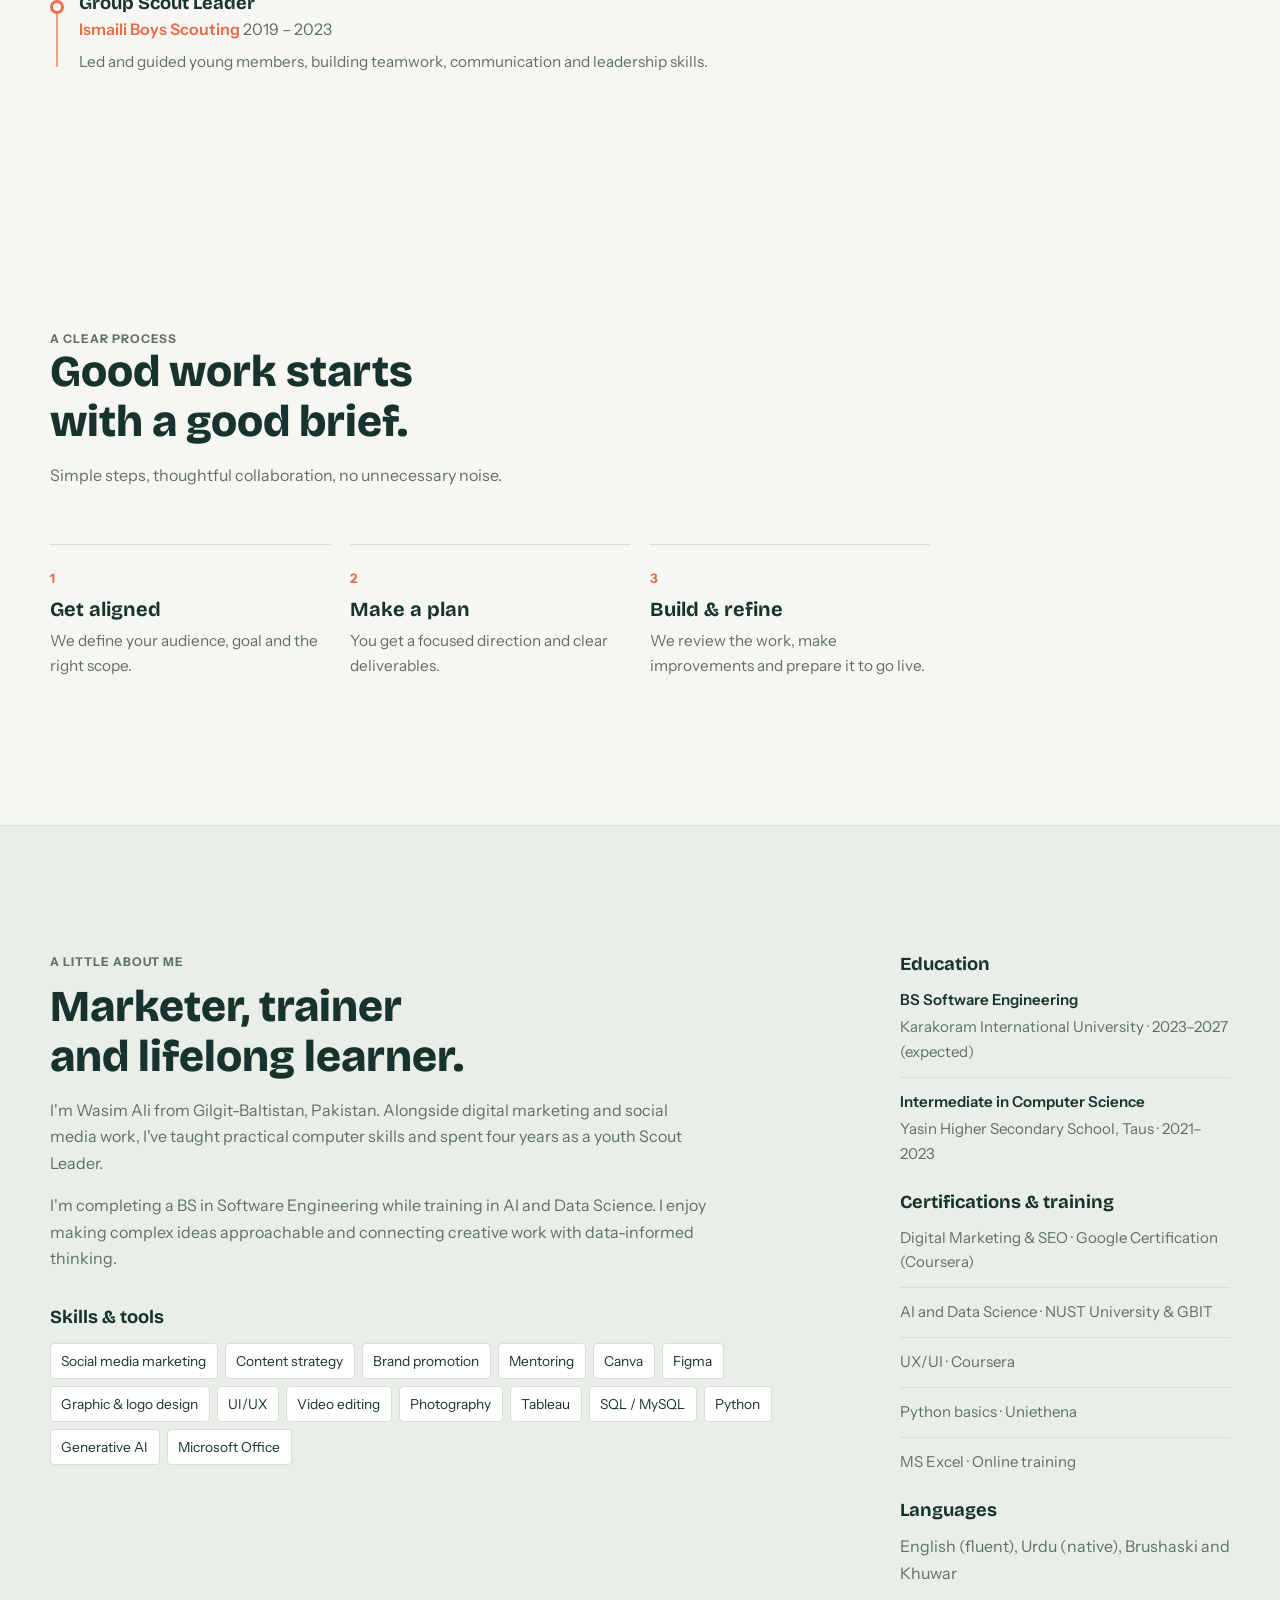
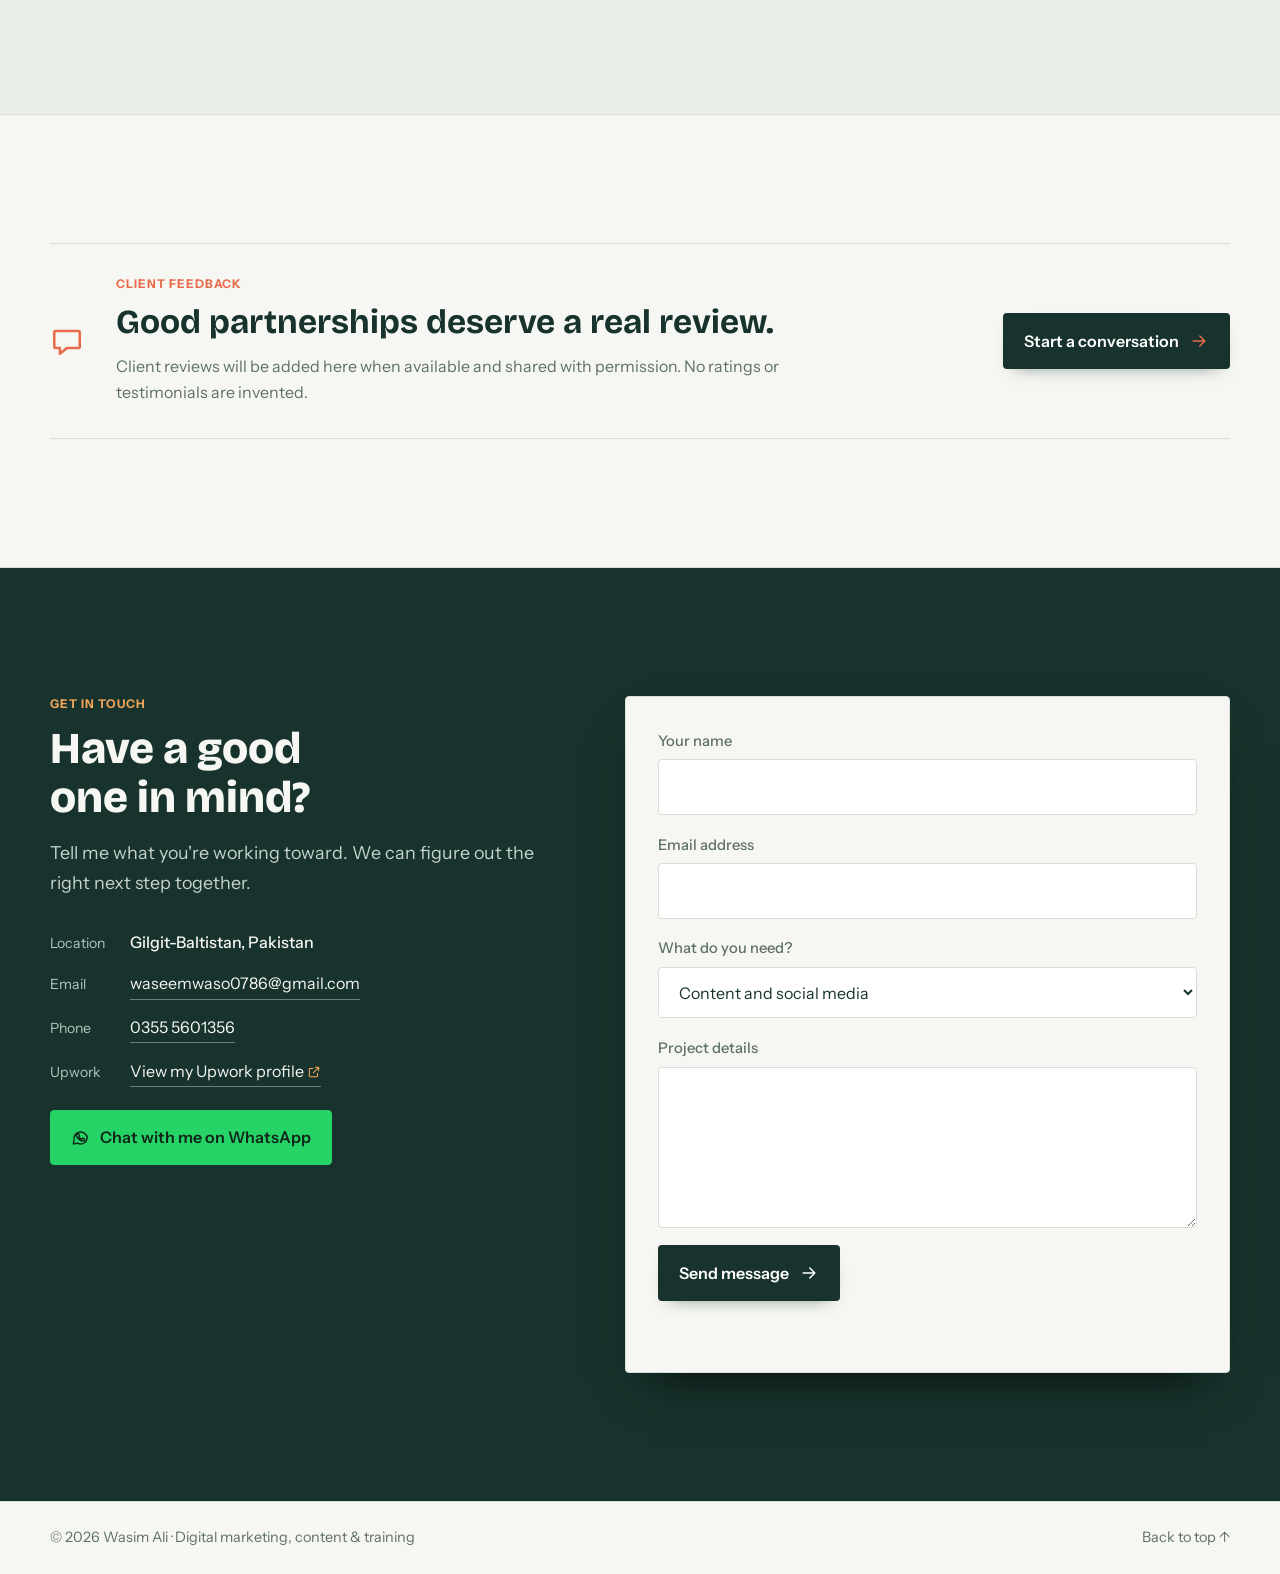
==== commit 74bbeeeb: "Add interactive portfolio project showcases Co-authored-by: Copilot <223556219+Copilot@users.noreply" ====
--- a/index.html
+++ b/index.html
@@ -4,10 +4,10 @@
   <meta charset="utf-8">
   <meta name="viewport" content="width=device-width, initial-scale=1">
   <title>Wasim Ali | Digital Marketer &amp; Trainer</title>
-  <meta name="description" content="Wasim Ali is a digital marketer and trainer from Gilgit-Baltistan, Pakistan, working in social media, content strategy, brand promotion and practical skills training.">
+  <meta name="description" content="Wasim Ali is a digital marketer and trainer from Gilgit-Baltistan, Pakistan, specializing in social media, startup brand marketing, content strategy and practical skills training.">
   <meta name="theme-color" id="themeColor" content="#f6f7f2">
   <meta property="og:title" content="Wasim Ali | Digital Marketer &amp; Trainer">
-  <meta property="og:description" content="Digital marketing, social media and practical skills training from Gilgit-Baltistan, Pakistan.">
+  <meta property="og:description" content="Digital marketing, startup brand marketing, social media and practical skills training from Gilgit-Baltistan, Pakistan.">
   <meta property="og:type" content="website">
   <link rel="icon" href="assets/favicon.png" type="image/png" sizes="64x64">
   <link rel="icon" href="assets/favicon.svg" type="image/svg+xml">
@@ -152,7 +152,7 @@
         <div>
           <p class="eyebrow">Selected work</p>
           <h2>Work built through practice.</h2>
-          <p>One completed data-visualization project and two experience highlights based on my CV. Previews are illustrative where original work samples weren't provided.</p>
+          <p>Explore interactive showcases for data visualization, social media management, product promotion, and startup brand marketing.</p>
         </div>
         <div class="filters" role="group" aria-label="Filter projects">
           <button class="chip is-on" data-filter="all" aria-pressed="true">All</button>
@@ -163,23 +163,53 @@
       </div>
 
       <div class="work-grid" id="workGrid">
-        <article class="proj" data-cat="data" data-title="Interactive data dashboard" data-role="Exploratory data analysis and dashboard development" data-tools="Tableau, data visualization" data-desc="Built an exploratory data-analysis dashboard in Tableau to make complex datasets easier to explore and support data-informed decisions. The image is an illustrative preview, not a screenshot of the finished dashboard; no client affiliation or quantified results are claimed.">
-          <button class="proj-btn" aria-haspopup="dialog">
-            <img src="assets/img/project-data.svg" alt="Illustrative preview of a Tableau data dashboard" loading="lazy" width="800" height="600">
-            <span class="proj-meta"><b>Interactive data dashboard</b><small>Tableau · Completed project</small></span>
-          </button>
-        </article>
-        <article class="proj" data-cat="social" data-title="Social media management" data-role="Content planning, publishing and audience interaction" data-tools="Social media, content strategy, graphic design" data-desc="Experience highlight based on my role at Yasin Click: managed social media content, publishing and audience interaction while maintaining a consistent brand look and tone. The image is illustrative and is not original campaign artwork.">
-          <button class="proj-btn" aria-haspopup="dialog">
-            <img src="assets/img/project-social.svg" alt="Illustrative social media content preview" loading="lazy" width="800" height="600">
-            <span class="proj-meta"><b>Social media management</b><small>Yasin Click · Experience highlight</small></span>
-          </button>
-        </article>
-        <article class="proj" data-cat="content" data-title="Product promotion & customer communication" data-role="Promotional content, product information and customer follow-up" data-tools="Digital marketing, content planning, customer communication" data-desc="Experience highlight based on my role at Jubilee Micro Solutions: promoted products and offers through digital channels, prepared product communication and supported customer questions and installment follow-ups. No campaign performance figures are claimed; the image is illustrative.">
-          <button class="proj-btn" aria-haspopup="dialog">
-            <img src="assets/img/project-brand.svg" alt="Illustrative product-promotion visual preview" loading="lazy" width="800" height="600">
-            <span class="proj-meta"><b>Product promotion &amp; customer communication</b><small>JMS · Experience highlight</small></span>
-          </button>
+        <article class="proj dashboard-project" data-cat="data" data-title="Interactive data dashboard" data-role="Dashboard design and front-end development" data-tools="HTML, CSS, JavaScript, SVG" data-desc="An interactive sales performance explorer with year, region and category filters, KPI cards, a monthly trend chart and a region-by-category heatmap. The dashboard uses illustrative sample data generated for demonstration; no client data or results are represented.">
+          <div class="dashboard-heading">
+            <div>
+              <p class="dashboard-label"><span></span> Live interactive project</p>
+              <h3>Sales Performance Explorer</h3>
+              <p>Filter by year, region or category. Click a bar to explore the data.</p>
+            </div>
+            <span class="dashboard-tech">HTML · CSS · JavaScript</span>
+          </div>
+          <iframe id="dashboardFrame" class="dashboard-frame" src="interactive-data-dashboard.html" title="Interactive Sales Performance Explorer dashboard" loading="lazy" scrolling="no"></iframe>
+          <p class="dashboard-caption">Illustrative sample data generated for demonstration. No client data or results are represented.</p>
+        </article>
+        <article class="proj dashboard-project" data-cat="social" data-title="Social media management" data-role="Content planning, publishing and audience interaction for Asynclick" data-tools="Content strategy, social media planning, brand consistency, community management" data-desc="A social media management showcase with a sample content calendar, post previews, brand consistency guidelines and example audience replies. Posts, captions and comments are illustrative samples, not original campaign artwork; no results or figures are claimed.">
+          <div class="dashboard-heading">
+            <div>
+              <p class="dashboard-label"><span></span> Social media experience · Asynclick</p>
+              <h3>Social Media Management</h3>
+              <p>Plan content, keep a consistent brand voice and engage with the community.</p>
+            </div>
+            <span class="dashboard-tech">Strategy · Content · Community</span>
+          </div>
+          <iframe id="socialFrame" class="dashboard-frame social-frame" src="social-media-management.html" title="Social media management showcase for Asynclick" loading="lazy" scrolling="no"></iframe>
+          <p class="dashboard-caption">All posts, captions and comments are illustrative samples. No campaign results or figures are claimed.</p>
+        </article>
+        <article class="proj dashboard-project" data-cat="content" data-title="Product promotion &amp; customer communication" data-role="Promotional content, product information and customer follow-up at Jubilee Micro Solutions" data-tools="Digital marketing, promotion planning, customer communication, installment follow-up" data-desc="An interactive promotion planner with channel filters, sample offer previews, a product information and installment explainer, customer reply examples and an installment follow-up tracker. Offers, products, prices, names and messages are illustrative samples; no original campaign material or results are represented.">
+          <div class="dashboard-heading">
+            <div>
+              <p class="dashboard-label"><span></span> Marketing experience · Jubilee Micro Solutions</p>
+              <h3>Product Promotion &amp; Customer Communication</h3>
+              <p>Explore promotional planning, clear product information, and thoughtful customer follow-up.</p>
+            </div>
+            <span class="dashboard-tech">Promotion · Customer care</span>
+          </div>
+          <iframe id="promotionFrame" class="dashboard-frame promotion-frame" src="product-promotion-customer-communication.html" title="Product promotion and customer communication showcase" loading="lazy" scrolling="no"></iframe>
+          <p class="dashboard-caption">Offers, products, prices, names, and messages are illustrative samples. No campaign results or figures are claimed.</p>
+        </article>
+        <article class="proj dashboard-project" data-cat="content" data-title="Startup brand marketing" data-role="Marketing Manager at Thread &amp; Glow GB" data-tools="Brand positioning, brand identity, social media, content planning, audience growth, launch promotion" data-desc="A startup brand marketing showcase for Thread &amp; Glow GB, a handmade-in-the-north brand celebrating local artisans. The supplied project includes brand positioning and identity, a product banner, a sample content planner, audience growth approach and launch promotion plan.">
+          <div class="dashboard-heading">
+            <div>
+              <p class="dashboard-label"><span></span> Marketing Manager · Thread &amp; Glow GB</p>
+              <h3>Startup Brand Marketing</h3>
+              <p>Brand positioning, handmade product storytelling, content planning and launch promotion.</p>
+            </div>
+            <span class="dashboard-tech">Brand · Content · Launch</span>
+          </div>
+          <iframe id="threadGlowFrame" class="dashboard-frame thread-glow-frame" src="thread-glow-brand-marketing.html" title="Thread and Glow GB startup brand marketing showcase" loading="lazy" scrolling="no"></iframe>
+          <p class="dashboard-caption">Product banner and content plan are supplied illustrative marketing materials; no campaign performance figures are claimed.</p>
         </article>
       </div>
     </div>
@@ -197,6 +227,12 @@
         <ol>
           <li>
             <div class="dot"></div>
+            <div class="timeline-title"><h4>Marketing Manager</h4><span class="current-pill">Current</span></div>
+            <p class="org">Thread &amp; Glow GB · <span>Oct 2026 – Present</span></p>
+            <p>Leading marketing for a startup brand built in partnership. Responsible for brand positioning, social media and content planning, audience growth, and launch promotion.</p>
+          </li>
+          <li>
+            <div class="dot"></div>
             <h4>Digital Marketer</h4>
             <p class="org">Jubilee Micro Solutions (JMS) · Gilgit <span>Sep 2025 – Aug 2026</span></p>
             <p>Promoted products and offers, created customer-facing content, answered product questions and handled installment follow-ups.</p>
@@ -204,7 +240,7 @@
           <li>
             <div class="dot"></div>
             <h4>Social Media Manager</h4>
-            <p class="org">Yasin Click · Yasin Valley</p>
+            <p class="org">Asynclick</p>
             <p>Planned and published content, engaged with audiences and maintained a consistent brand voice.</p>
           </li>
           <li>
--- a/css/styles.css
+++ b/css/styles.css
@@ -256,6 +256,15 @@
 .proj-meta b { font: 700 1.1rem var(--f-display); }
 .proj-meta small { color: rgba(255,255,255,.78); }
 .proj-btn:focus-visible { outline-offset: 5px; }
+.dashboard-project { grid-column: 1 / -1; overflow: hidden; padding: clamp(1rem, 3vw, 2rem); border: 1px solid var(--line); border-radius: var(--r-sm); background: var(--panel); box-shadow: 0 20px 50px -42px rgba(24,51,45,.6); }
+.dashboard-heading { display: flex; flex-wrap: wrap; align-items: end; justify-content: space-between; gap: 1rem; margin-bottom: 1.25rem; }
+.dashboard-label { display: flex; align-items: center; gap: .5rem; margin: 0 0 .55rem; color: var(--blue); font-size: .78rem; font-weight: 700; letter-spacing: .08em; text-transform: uppercase; }
+.dashboard-label span { width: 8px; height: 8px; border-radius: 50%; background: #48a982; box-shadow: 0 0 0 4px rgba(72,169,130,.14); }
+.dashboard-heading h3 { font-size: clamp(1.4rem, 3vw, 2rem); }
+.dashboard-heading > div > p:last-child { margin: .4rem 0 0; color: var(--muted); }
+.dashboard-tech { padding: .4rem .7rem; border: 1px solid var(--line); border-radius: 999px; color: var(--muted); font-size: .8rem; }
+.dashboard-frame { display: block; width: 100%; height: 900px; border: 1px solid var(--line); border-radius: var(--r-sm); background: #f6f7f9; }
+.dashboard-caption { margin: .8rem 0 0; color: var(--muted); font-size: .82rem; }
 
 /* Approach */
 .steps { display: grid; gap: 1.2rem; counter-reset: s; }
@@ -280,6 +289,9 @@
 .dot { position: absolute; left: -1.8rem; top: .4rem; width: 14px; height: 14px; border-radius: 50%; background: var(--bg); border: 3px solid var(--blue); }
 .dot.alt-dot { border-color: var(--cyan); }
 .timeline h4 { font-size: 1.15rem; }
+.timeline-title { display: flex; flex-wrap: wrap; align-items: center; gap: .55rem; }
+.current-pill { display: inline-flex; align-items: center; padding: .12rem .55rem; border: 1px solid rgba(46,125,79,.22); border-radius: 999px; background: rgba(46,125,79,.11); color: #2e7d4f; font: 600 .7rem/1.5 var(--f-body); }
+:root[data-theme="dark"] .current-pill { border-color: rgba(121,207,154,.24); background: rgba(121,207,154,.12); color: #9be0b2; }
 .org { color: var(--cyan); font-weight: 600; margin: .15rem 0 .4rem; }
 .org span { color: var(--muted); font-weight: 400; }
 .timeline li p:last-child { color: var(--muted); margin: 0; font-size: .96rem; }
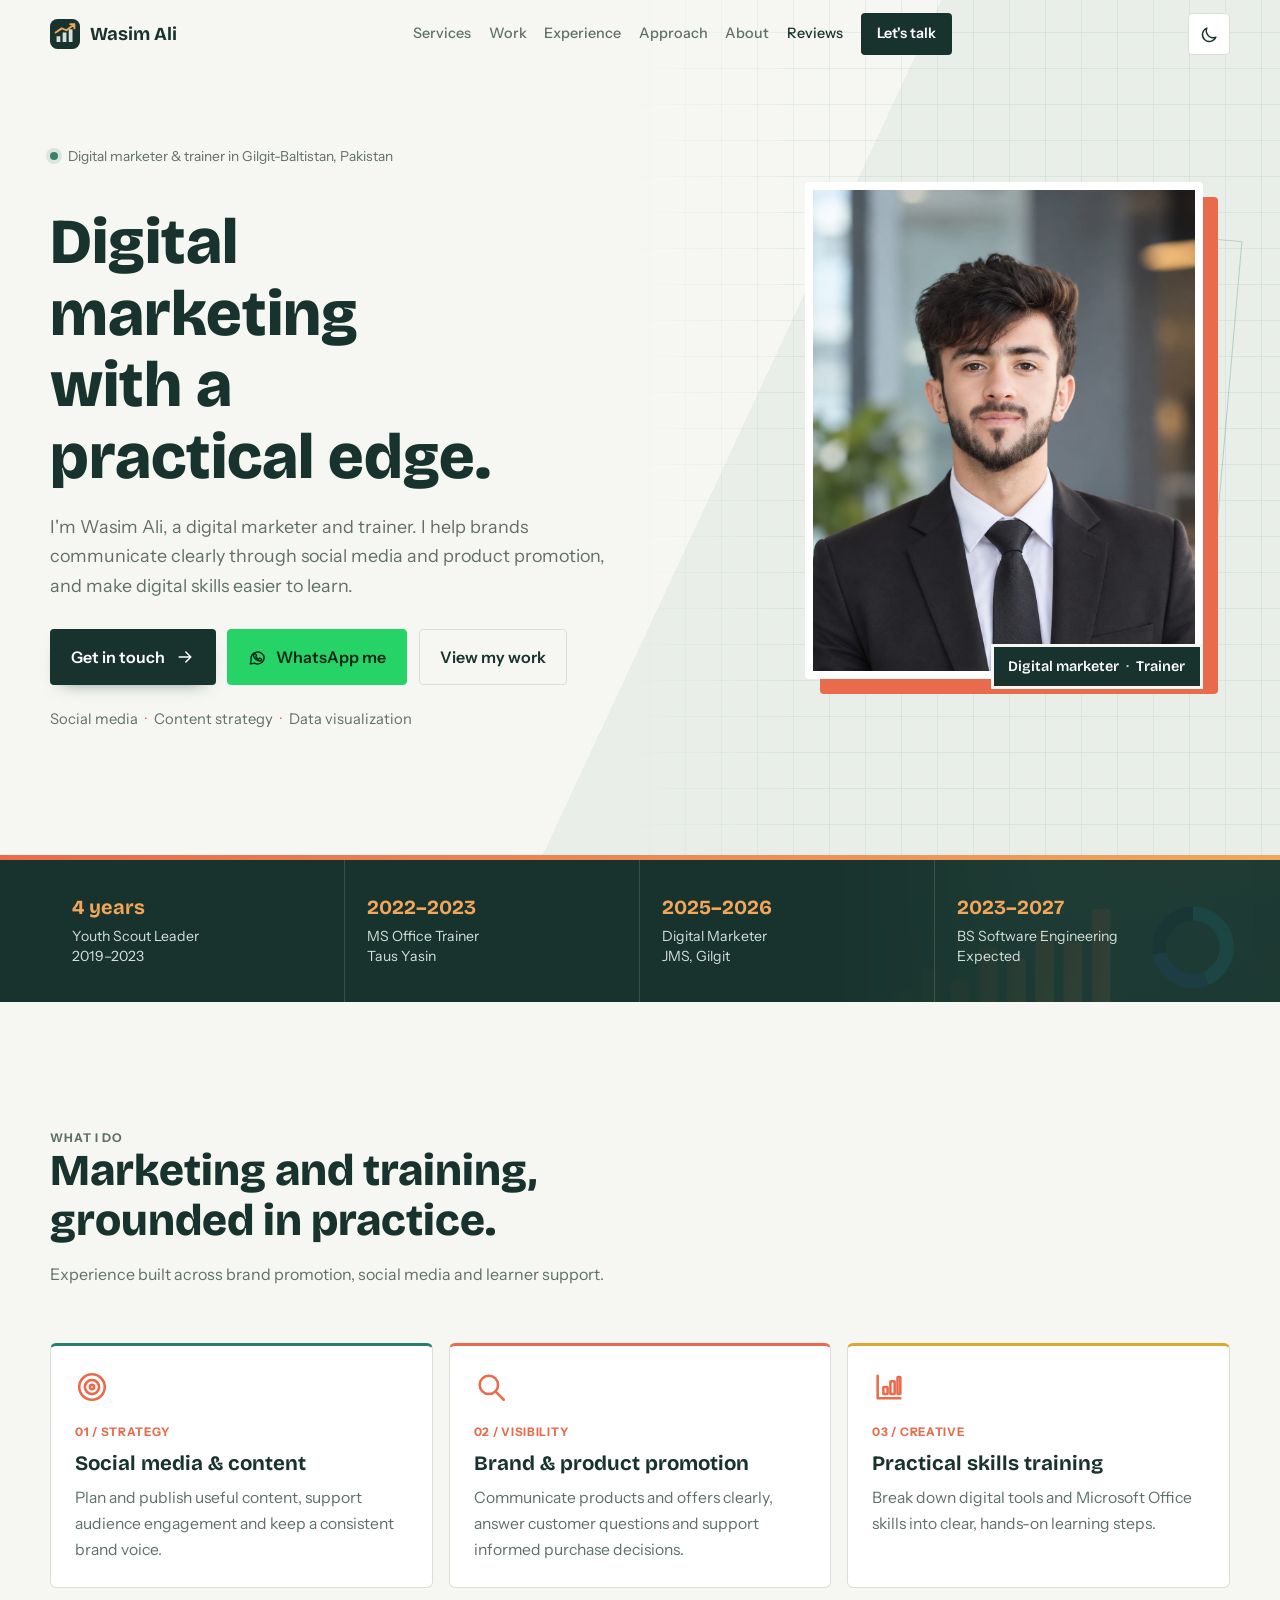
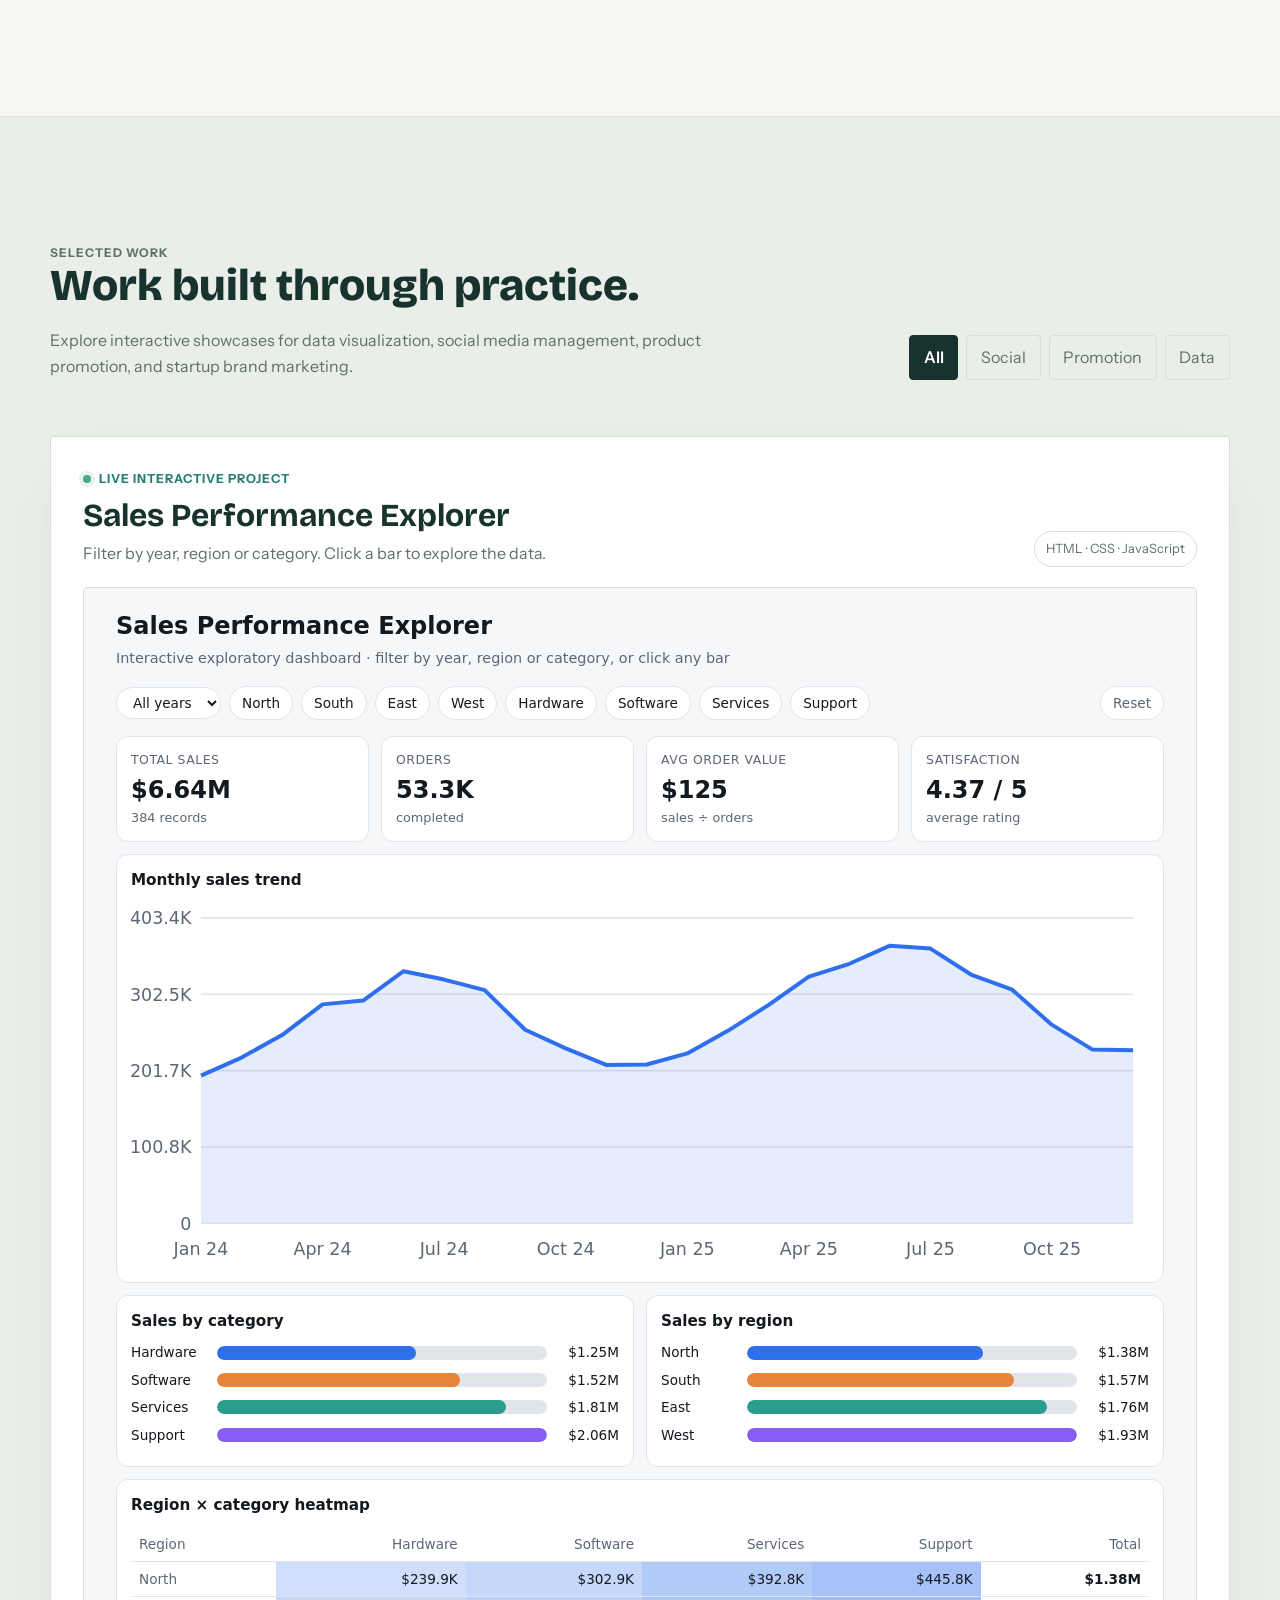
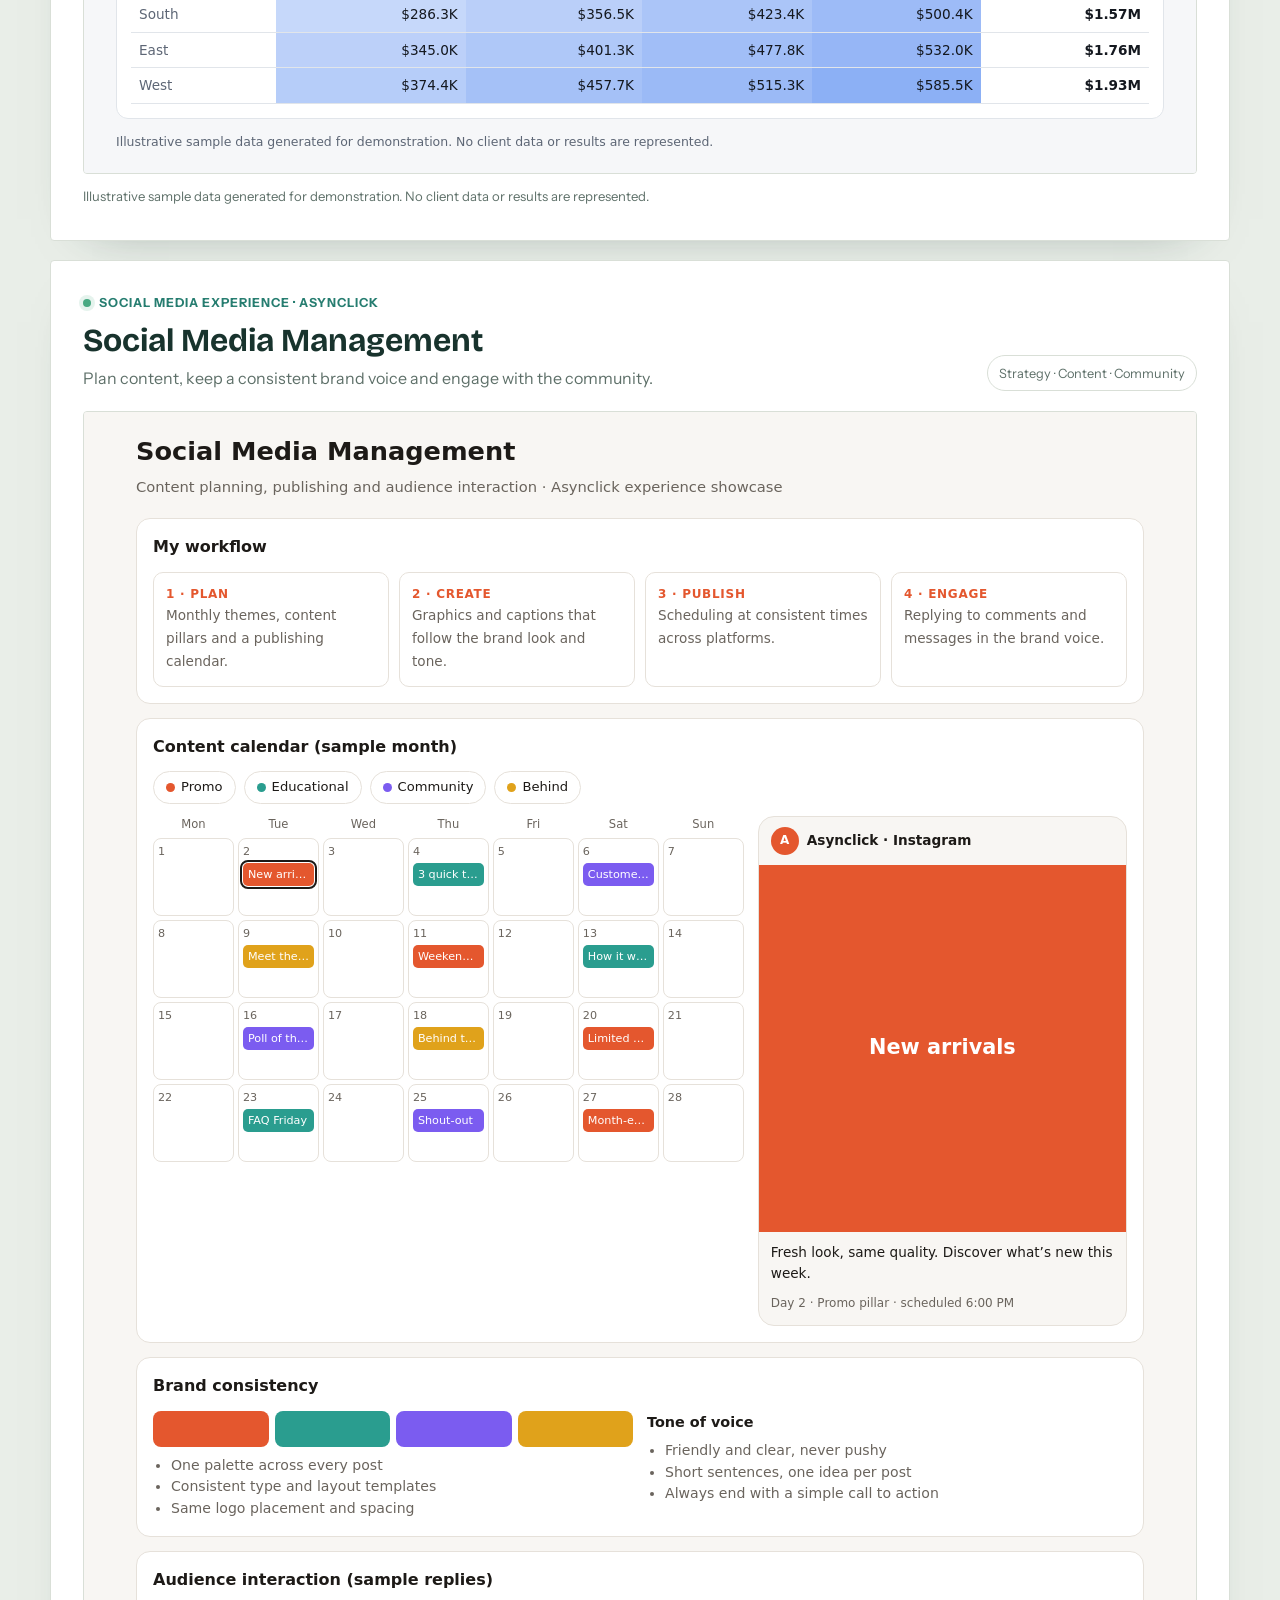
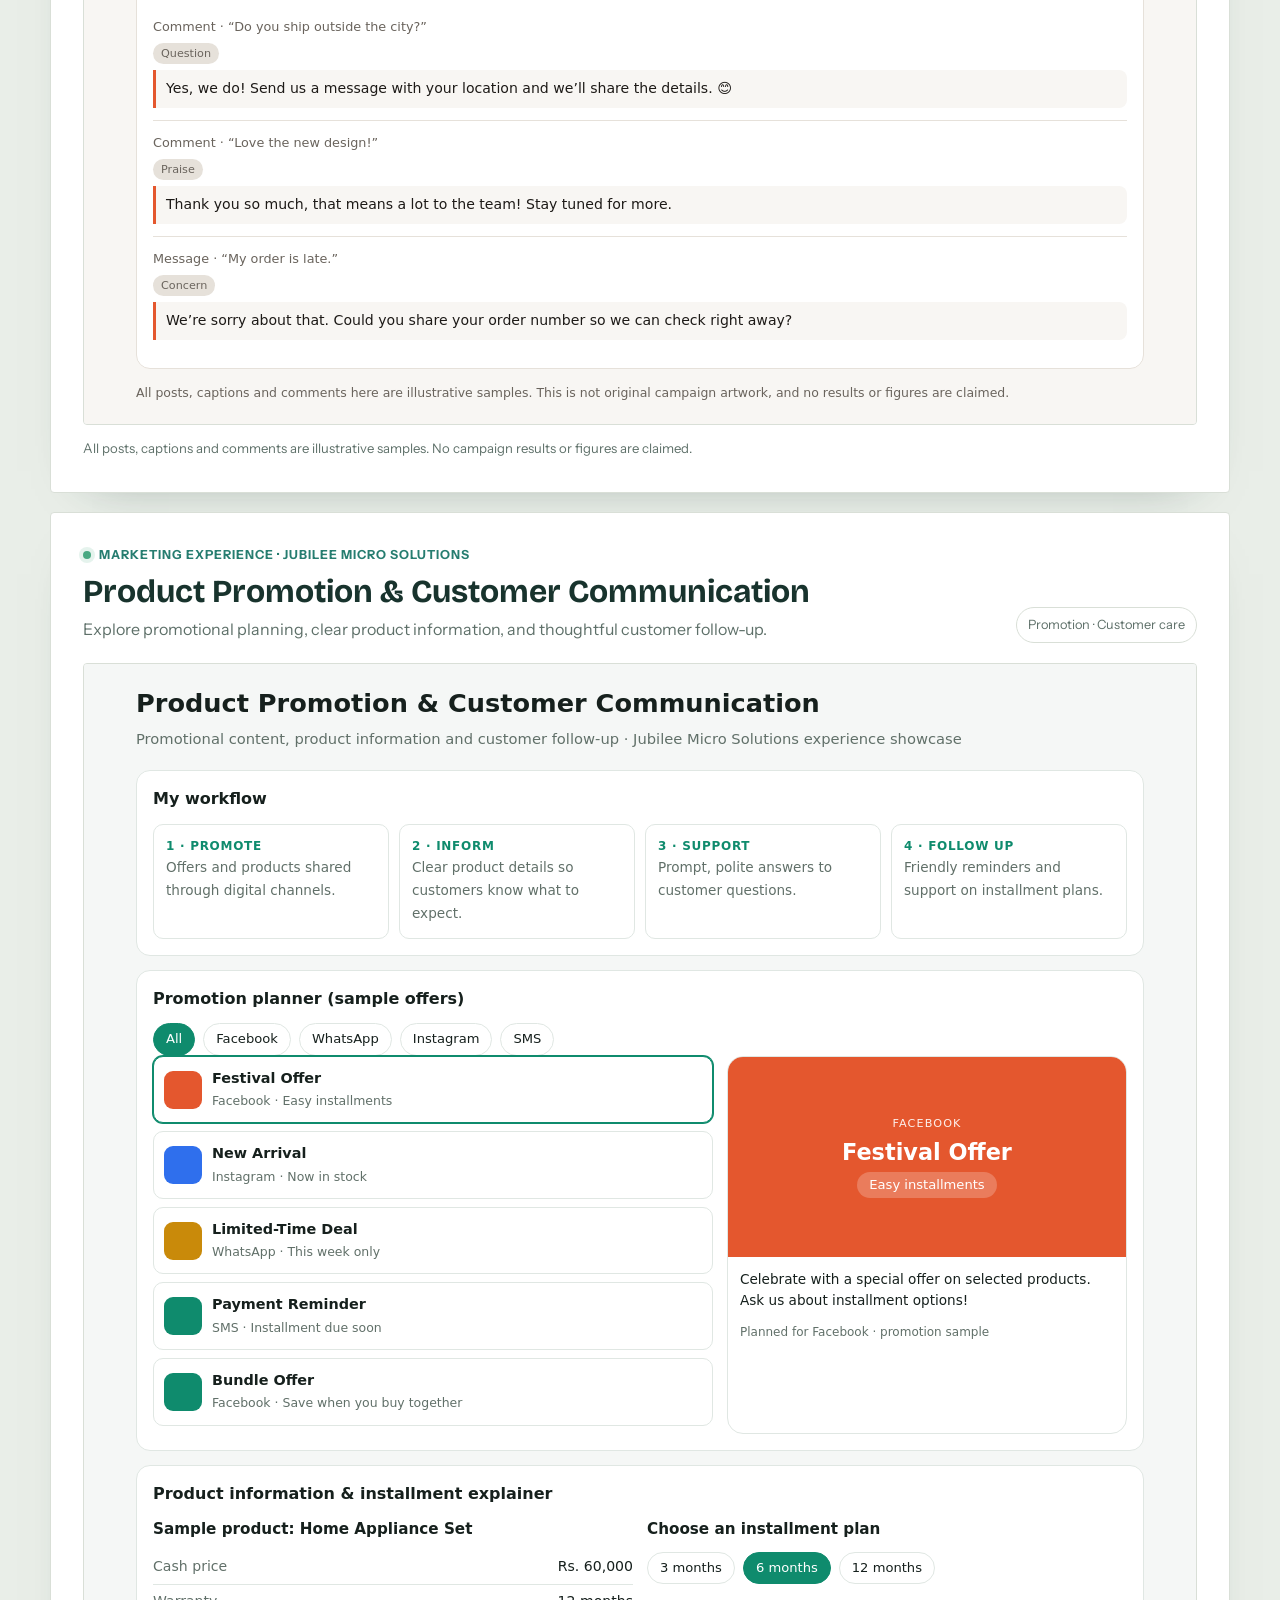
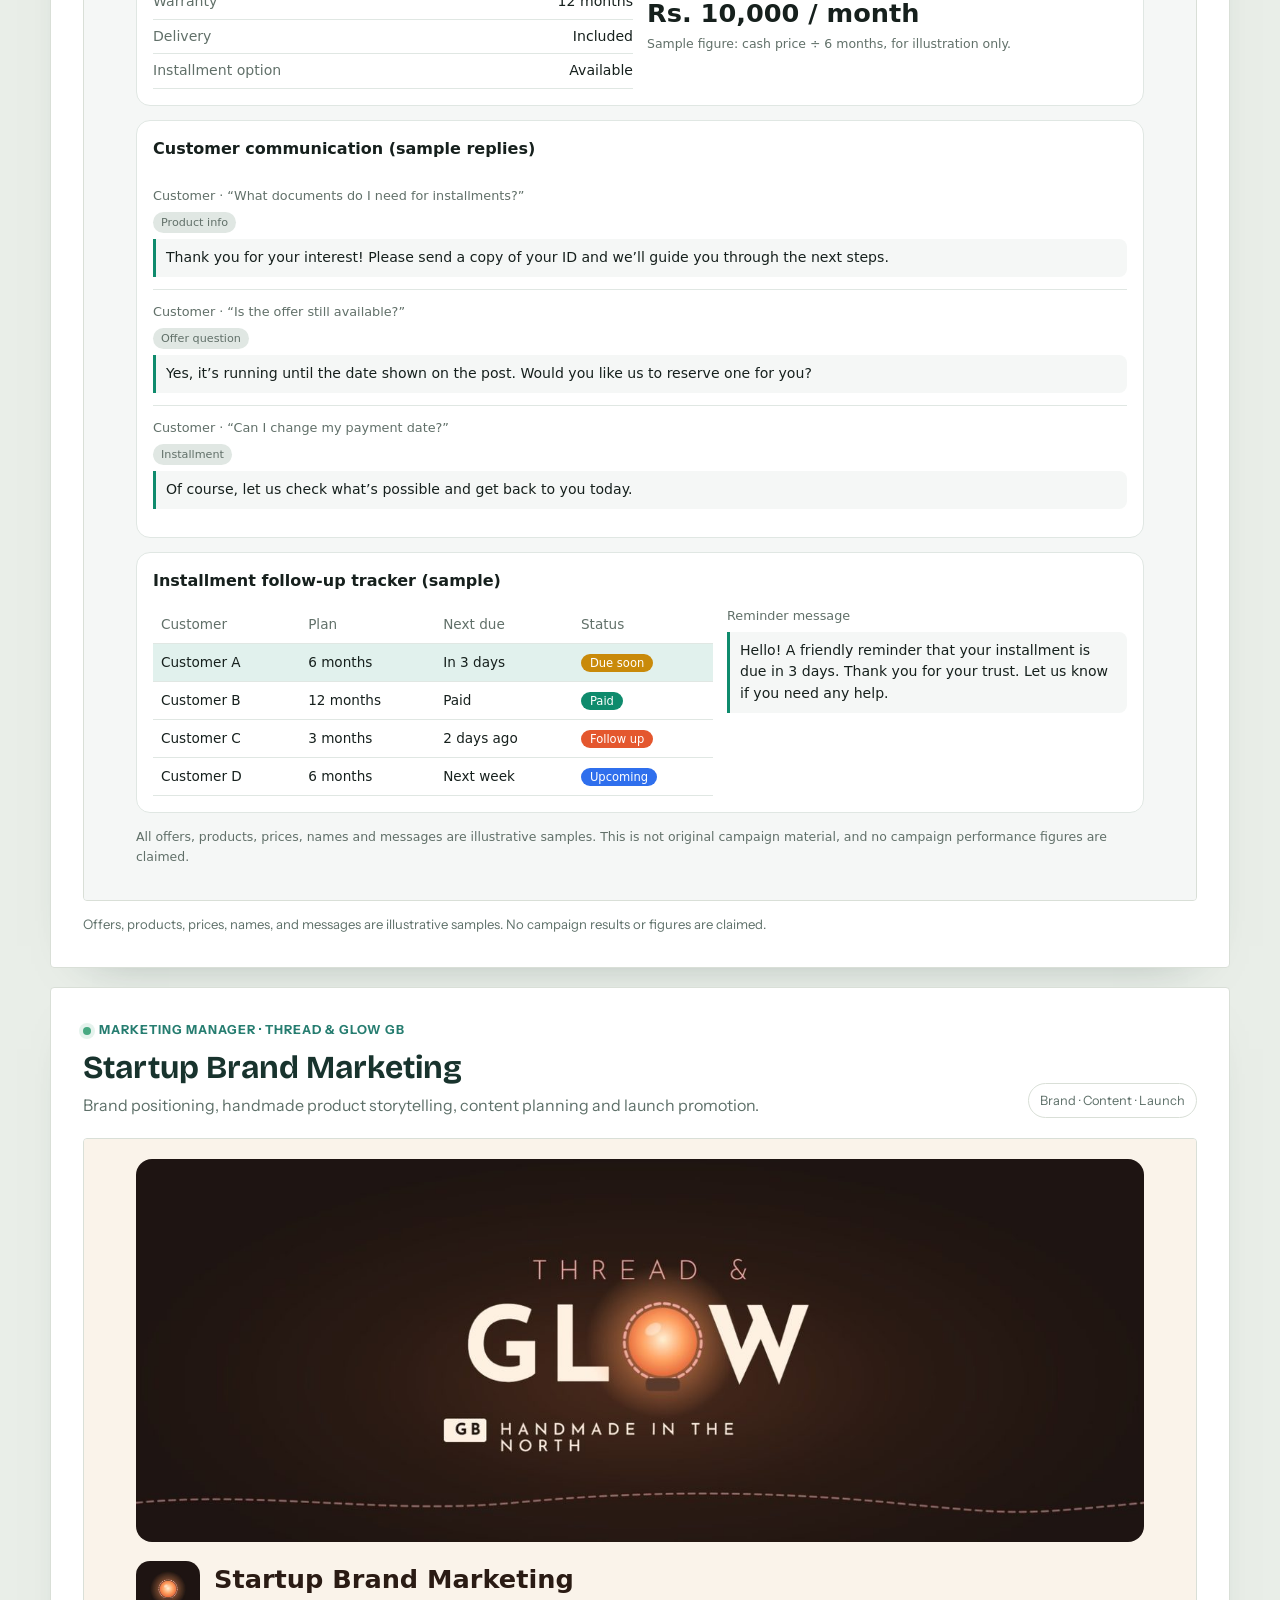
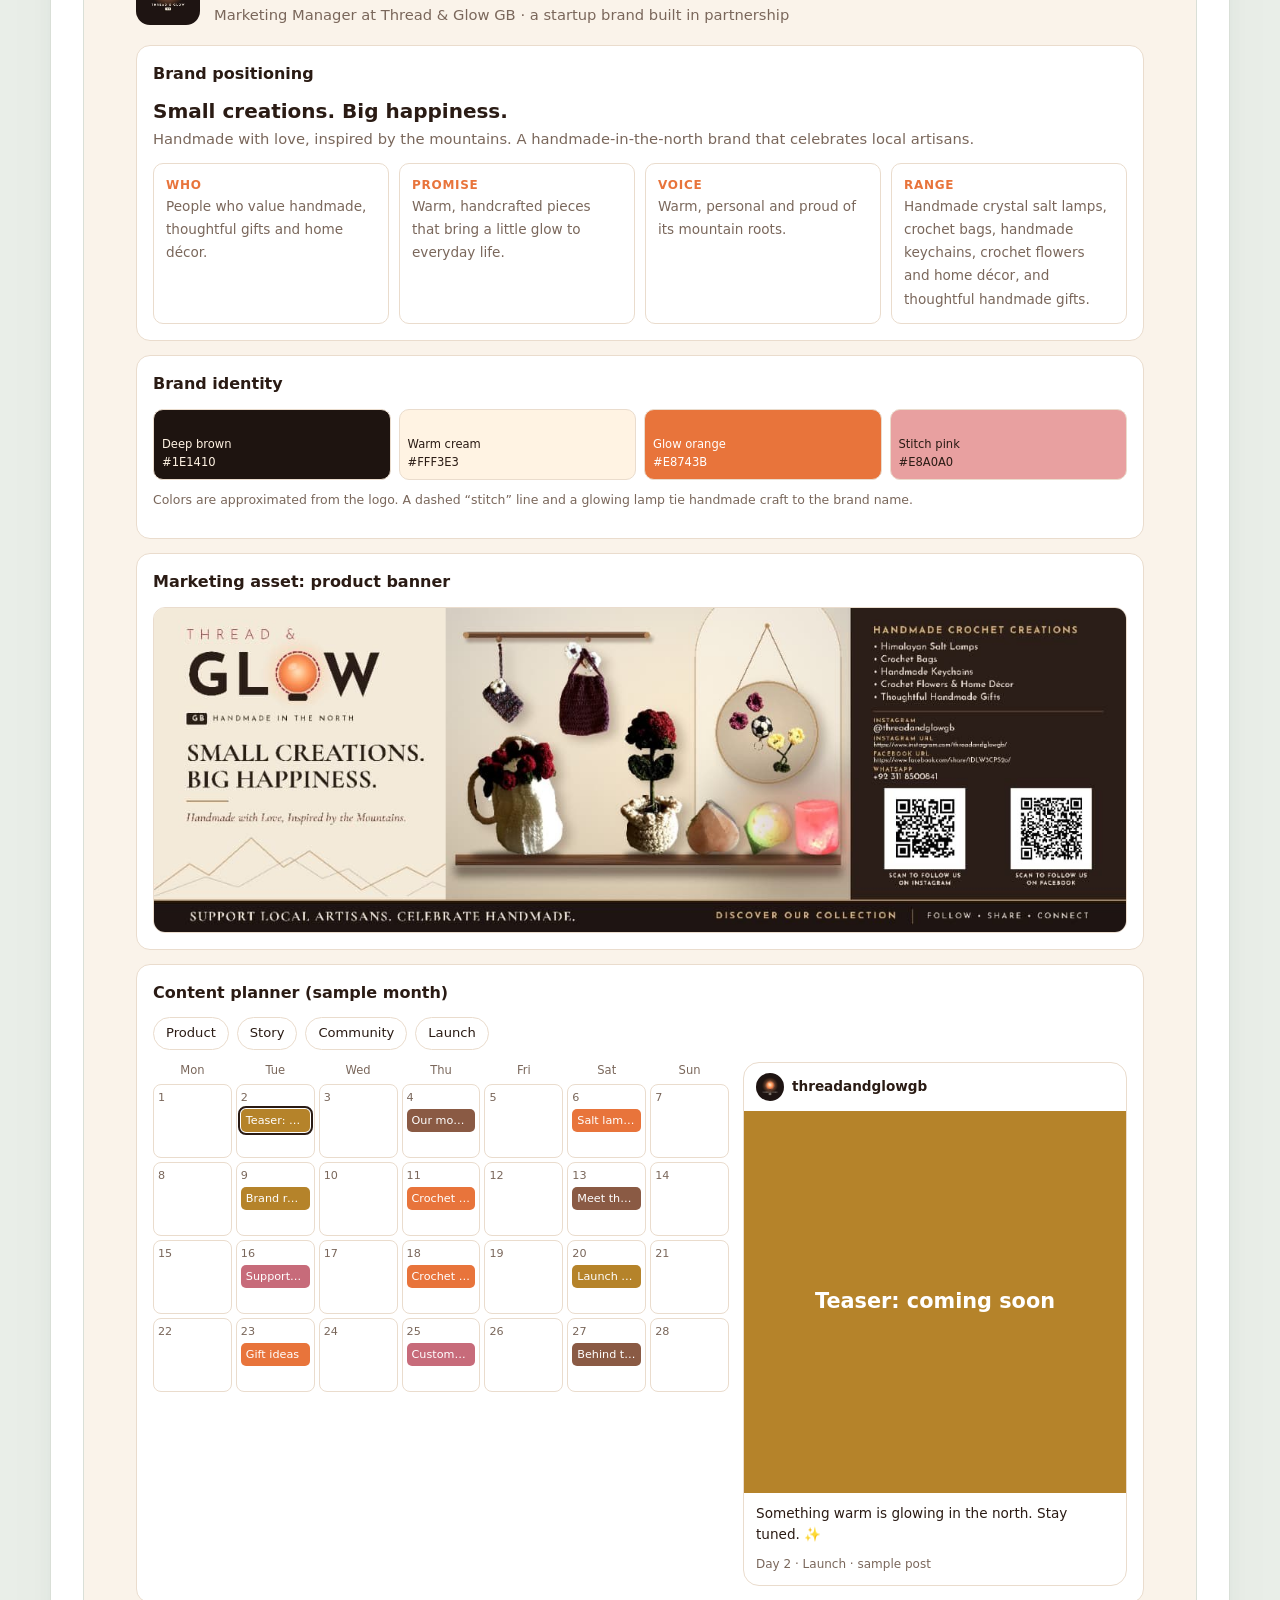
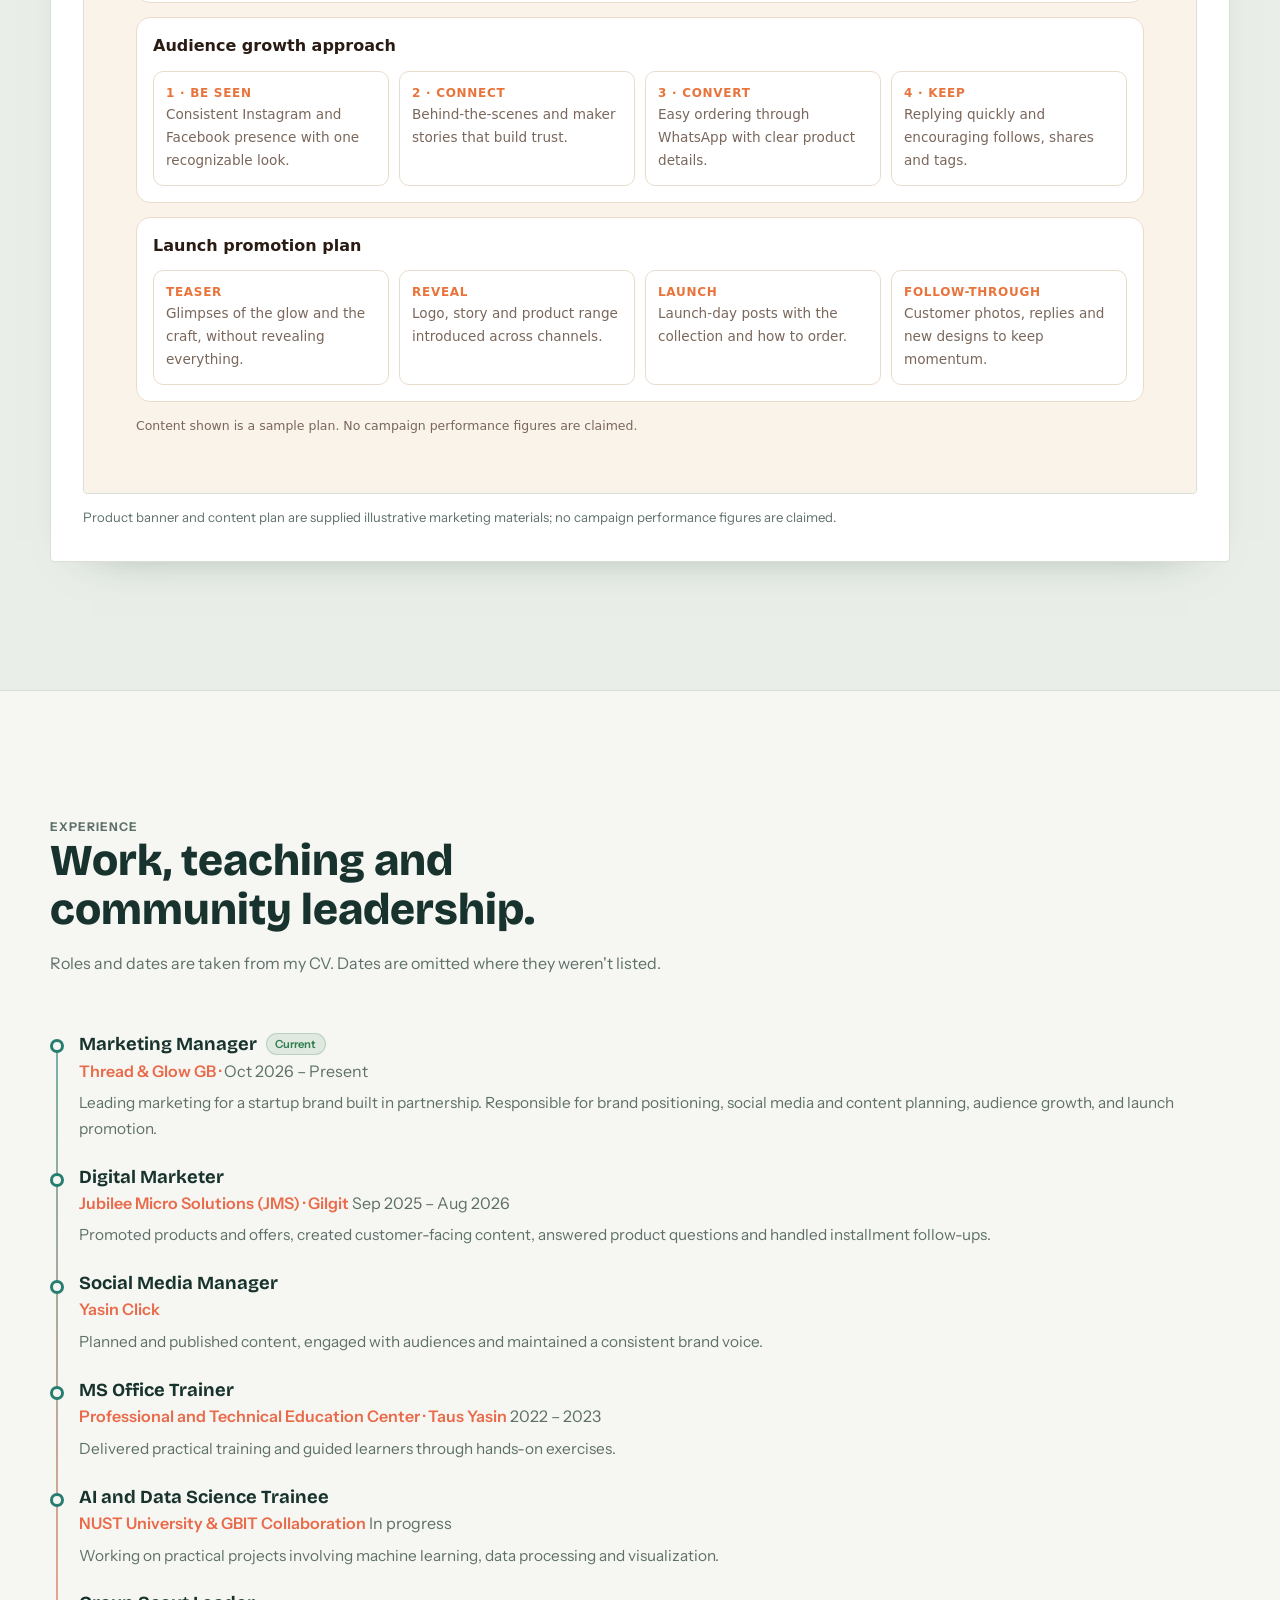
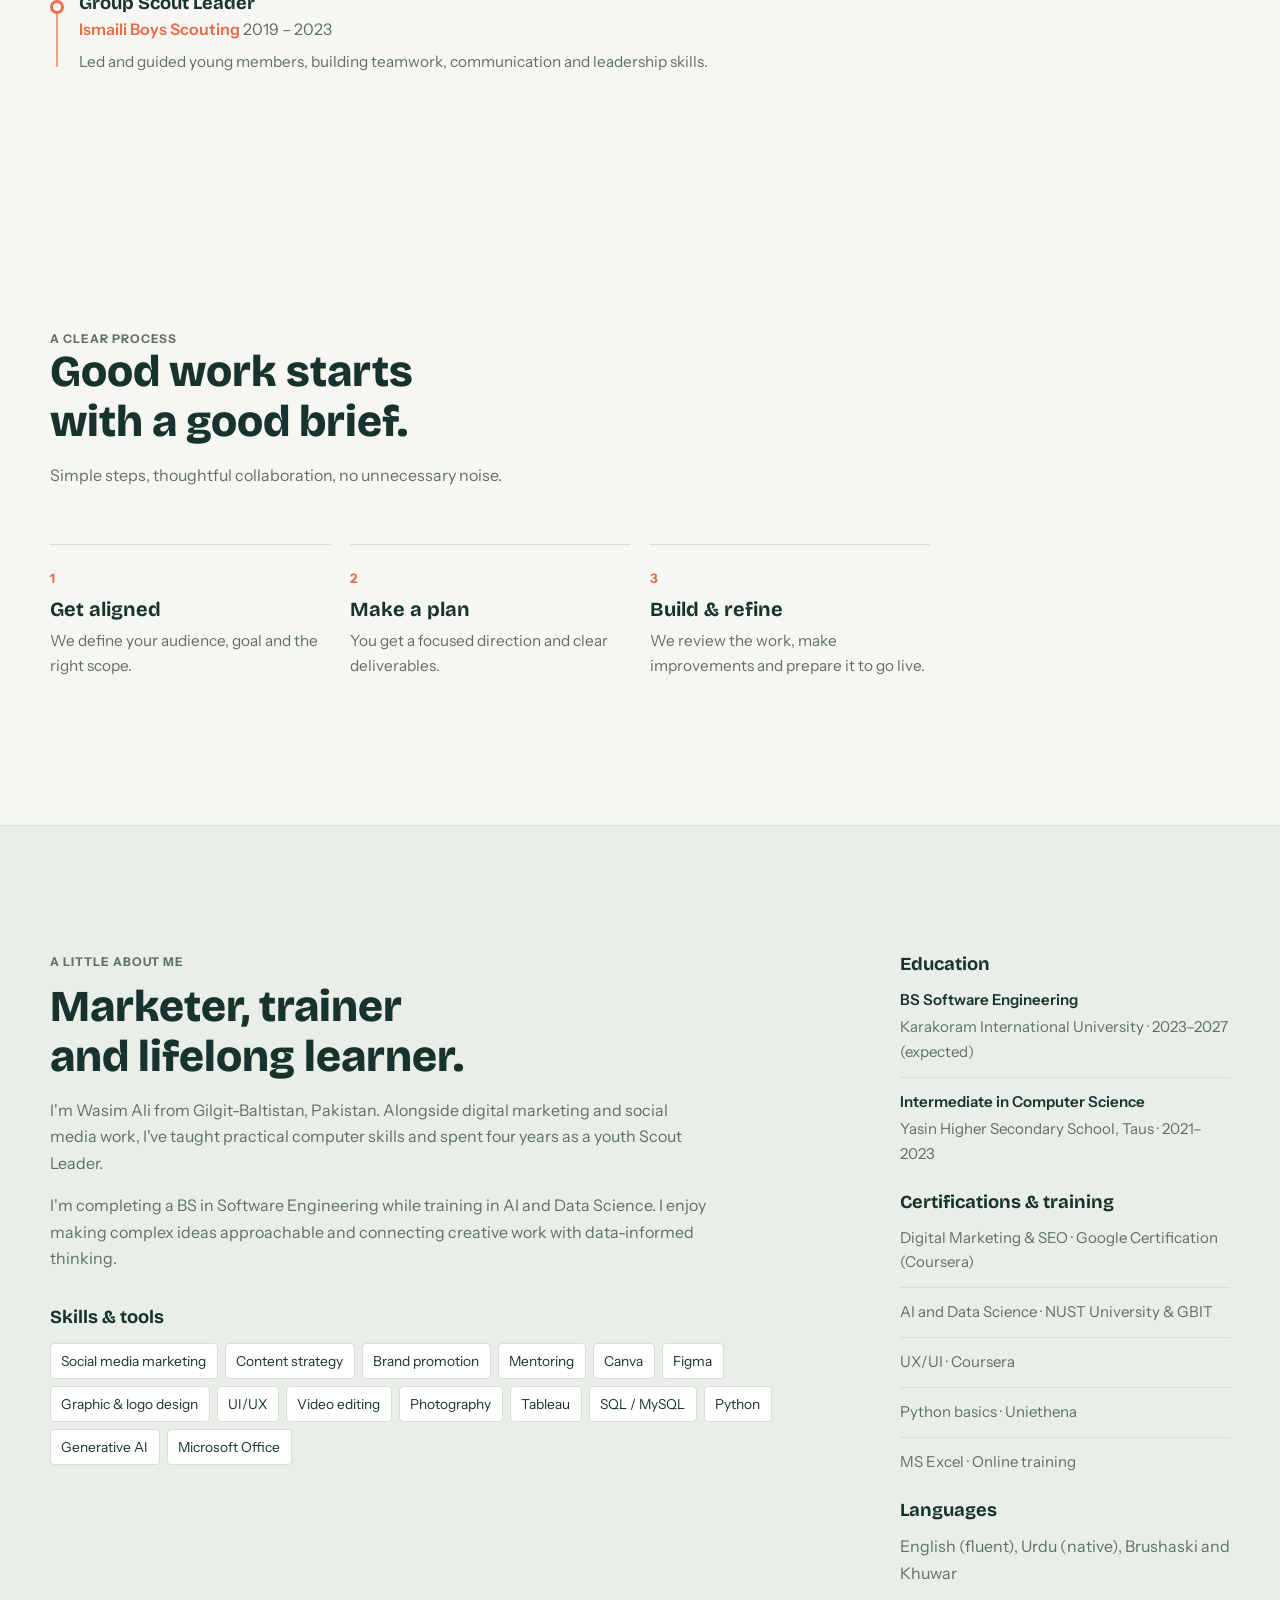
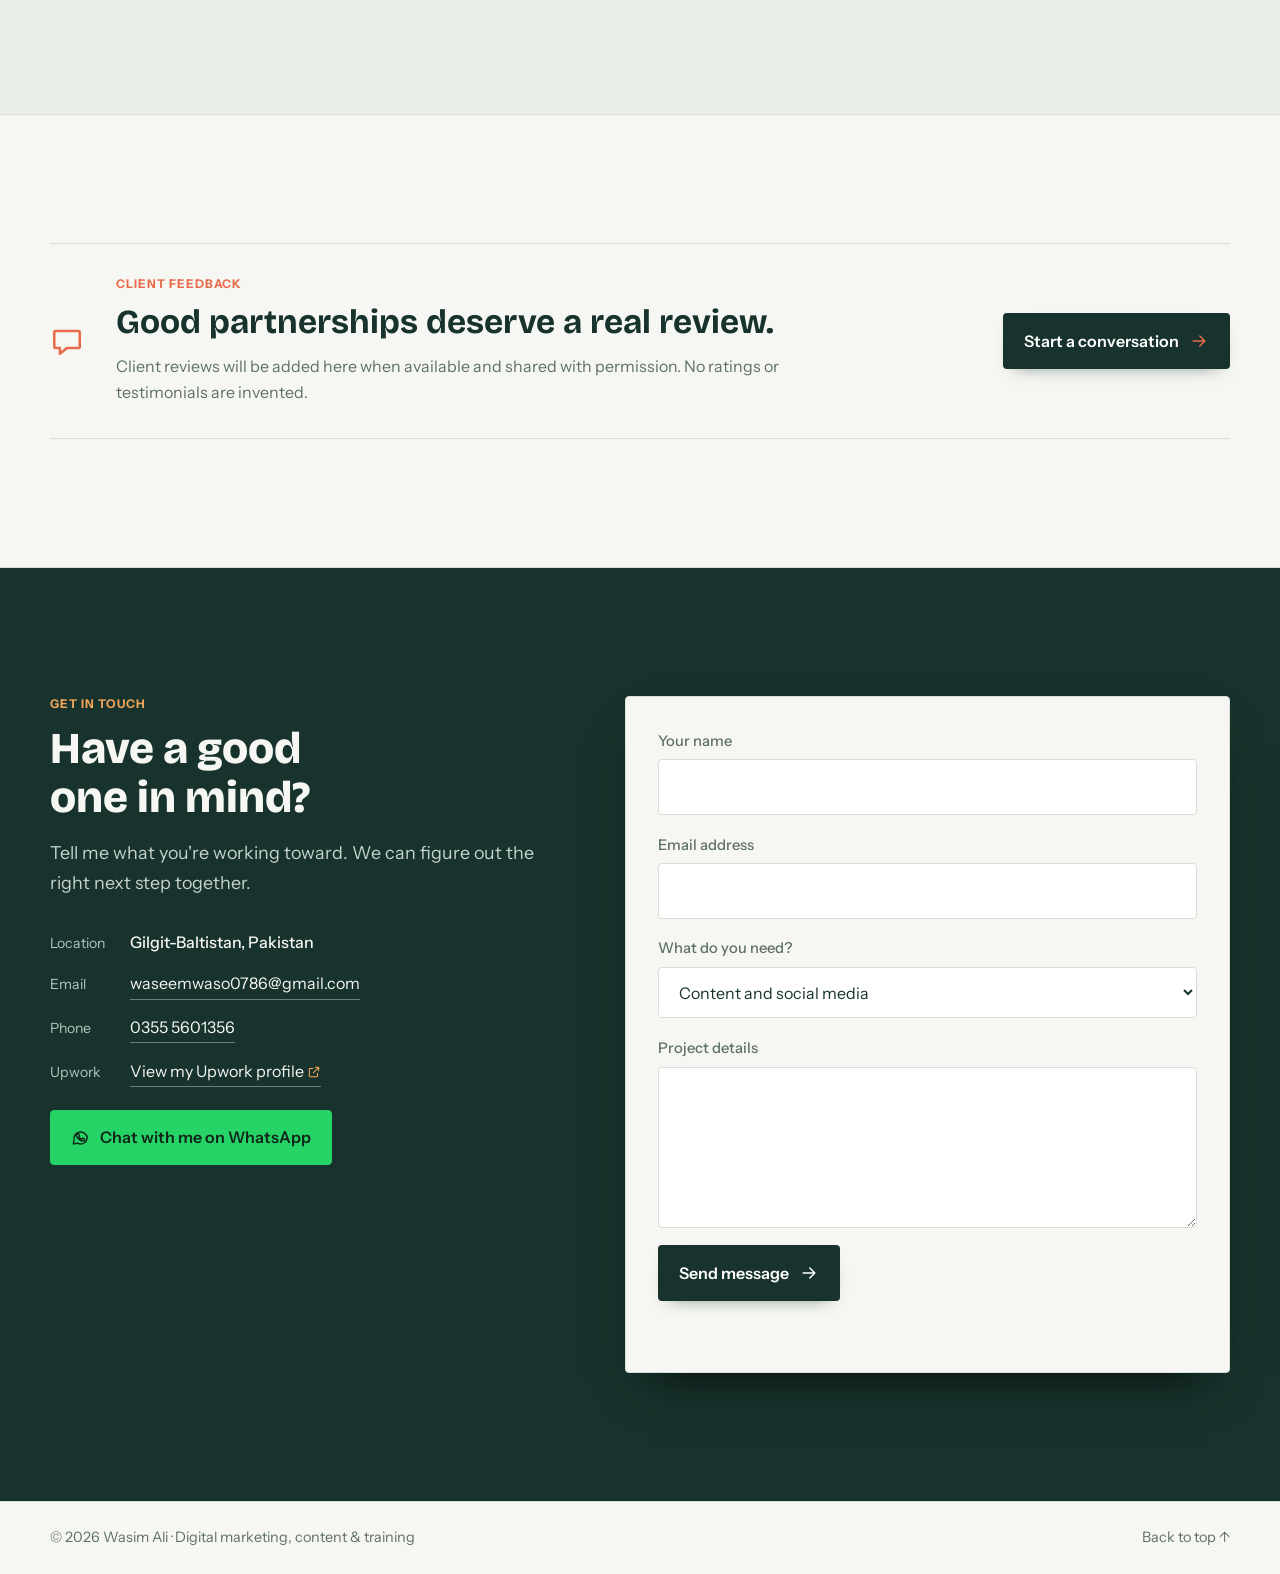
==== commit 4045a4fd: "Correct Yasin Click employer name Co-authored-by: Copilot <223556219+Copilot@users.noreply.github.co" ====
--- a/index.html
+++ b/index.html
@@ -240,7 +240,7 @@
           <li>
             <div class="dot"></div>
             <h4>Social Media Manager</h4>
-            <p class="org">Asynclick</p>
+            <p class="org">Yasin Click</p>
             <p>Planned and published content, engaged with audiences and maintained a consistent brand voice.</p>
           </li>
           <li>
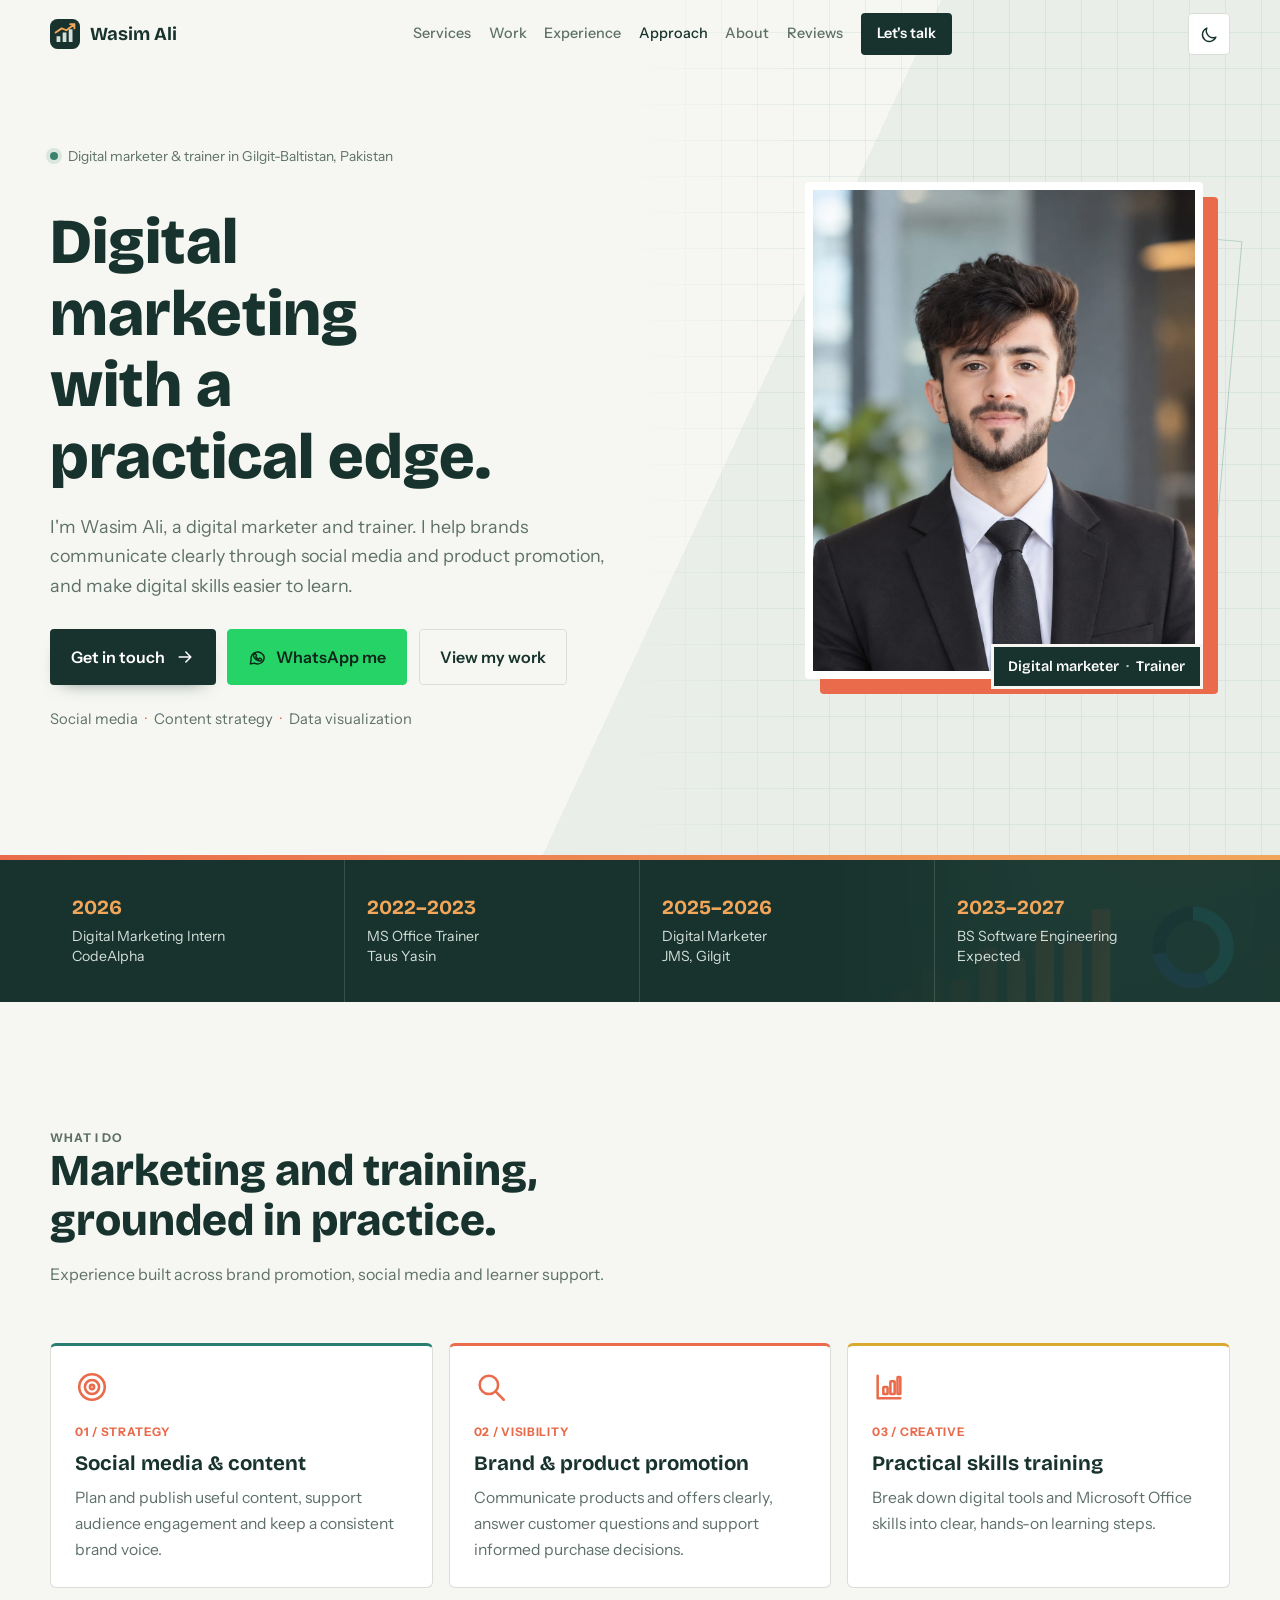
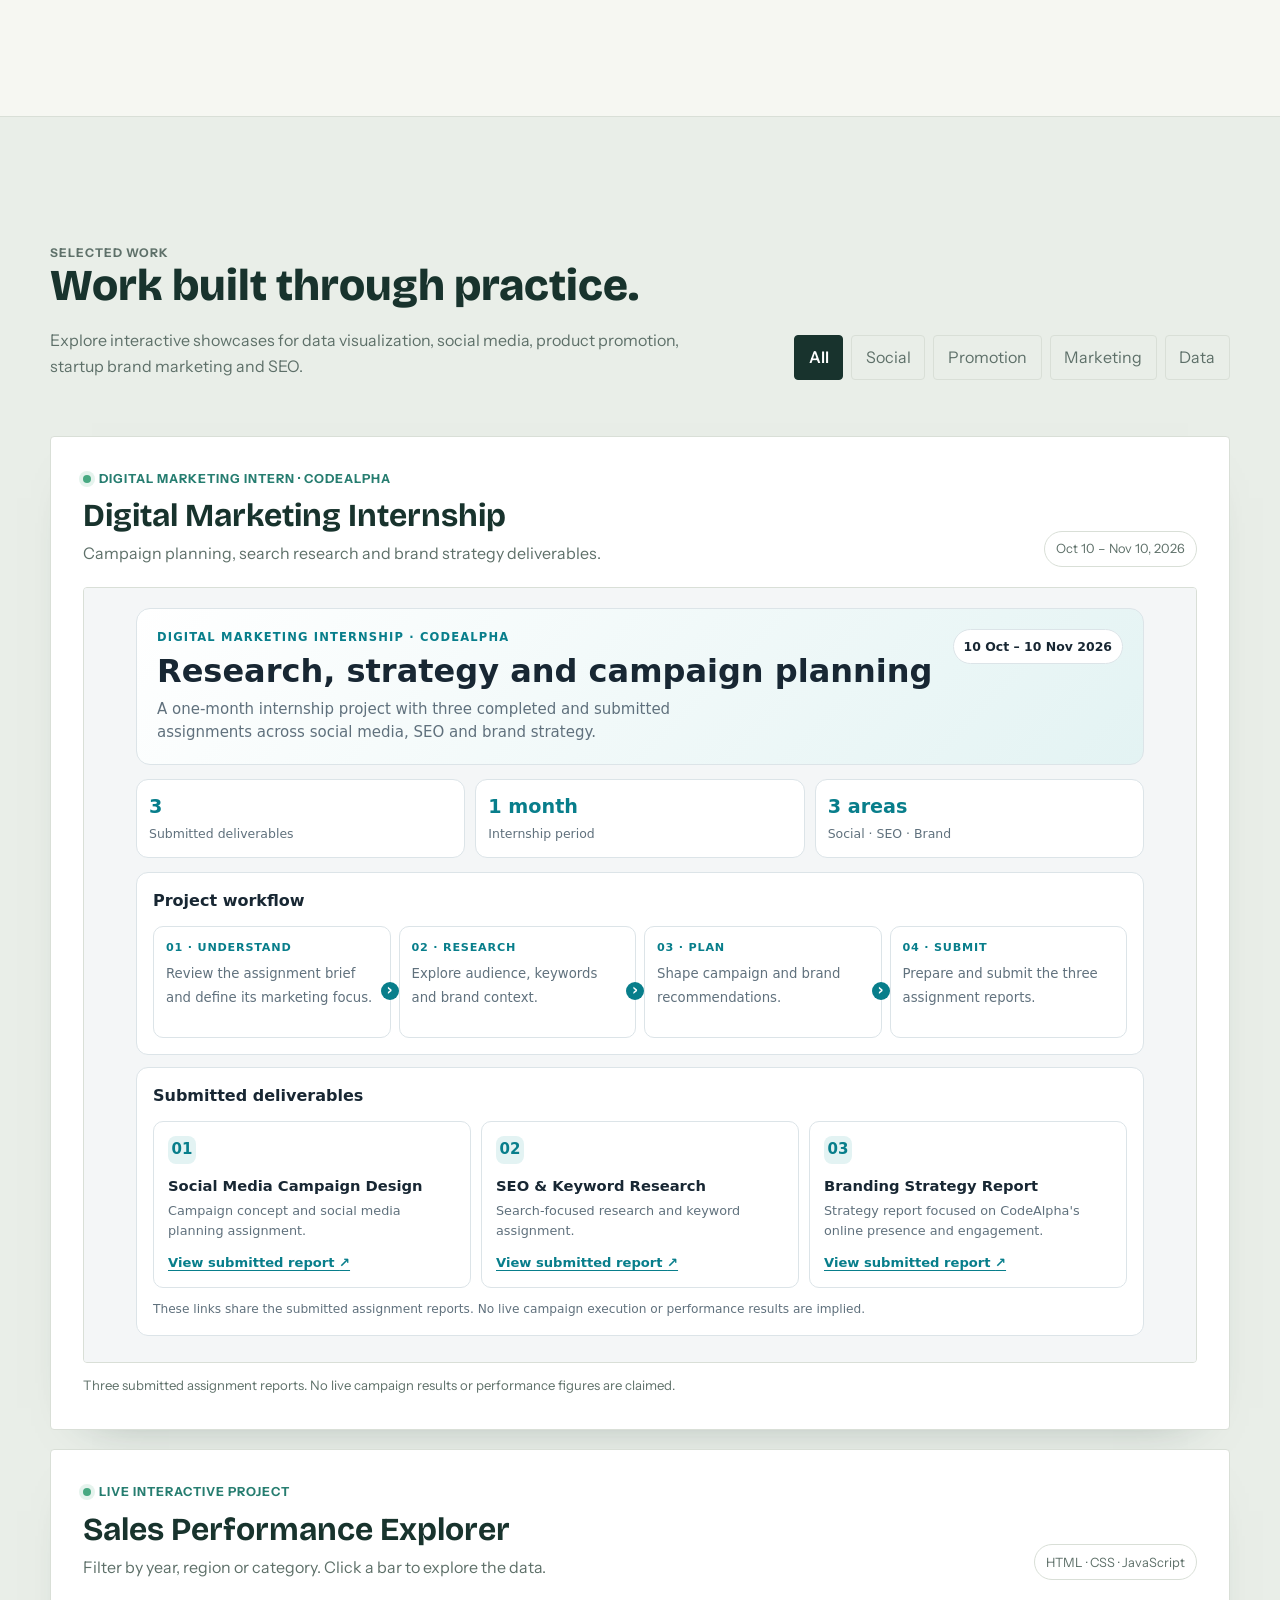
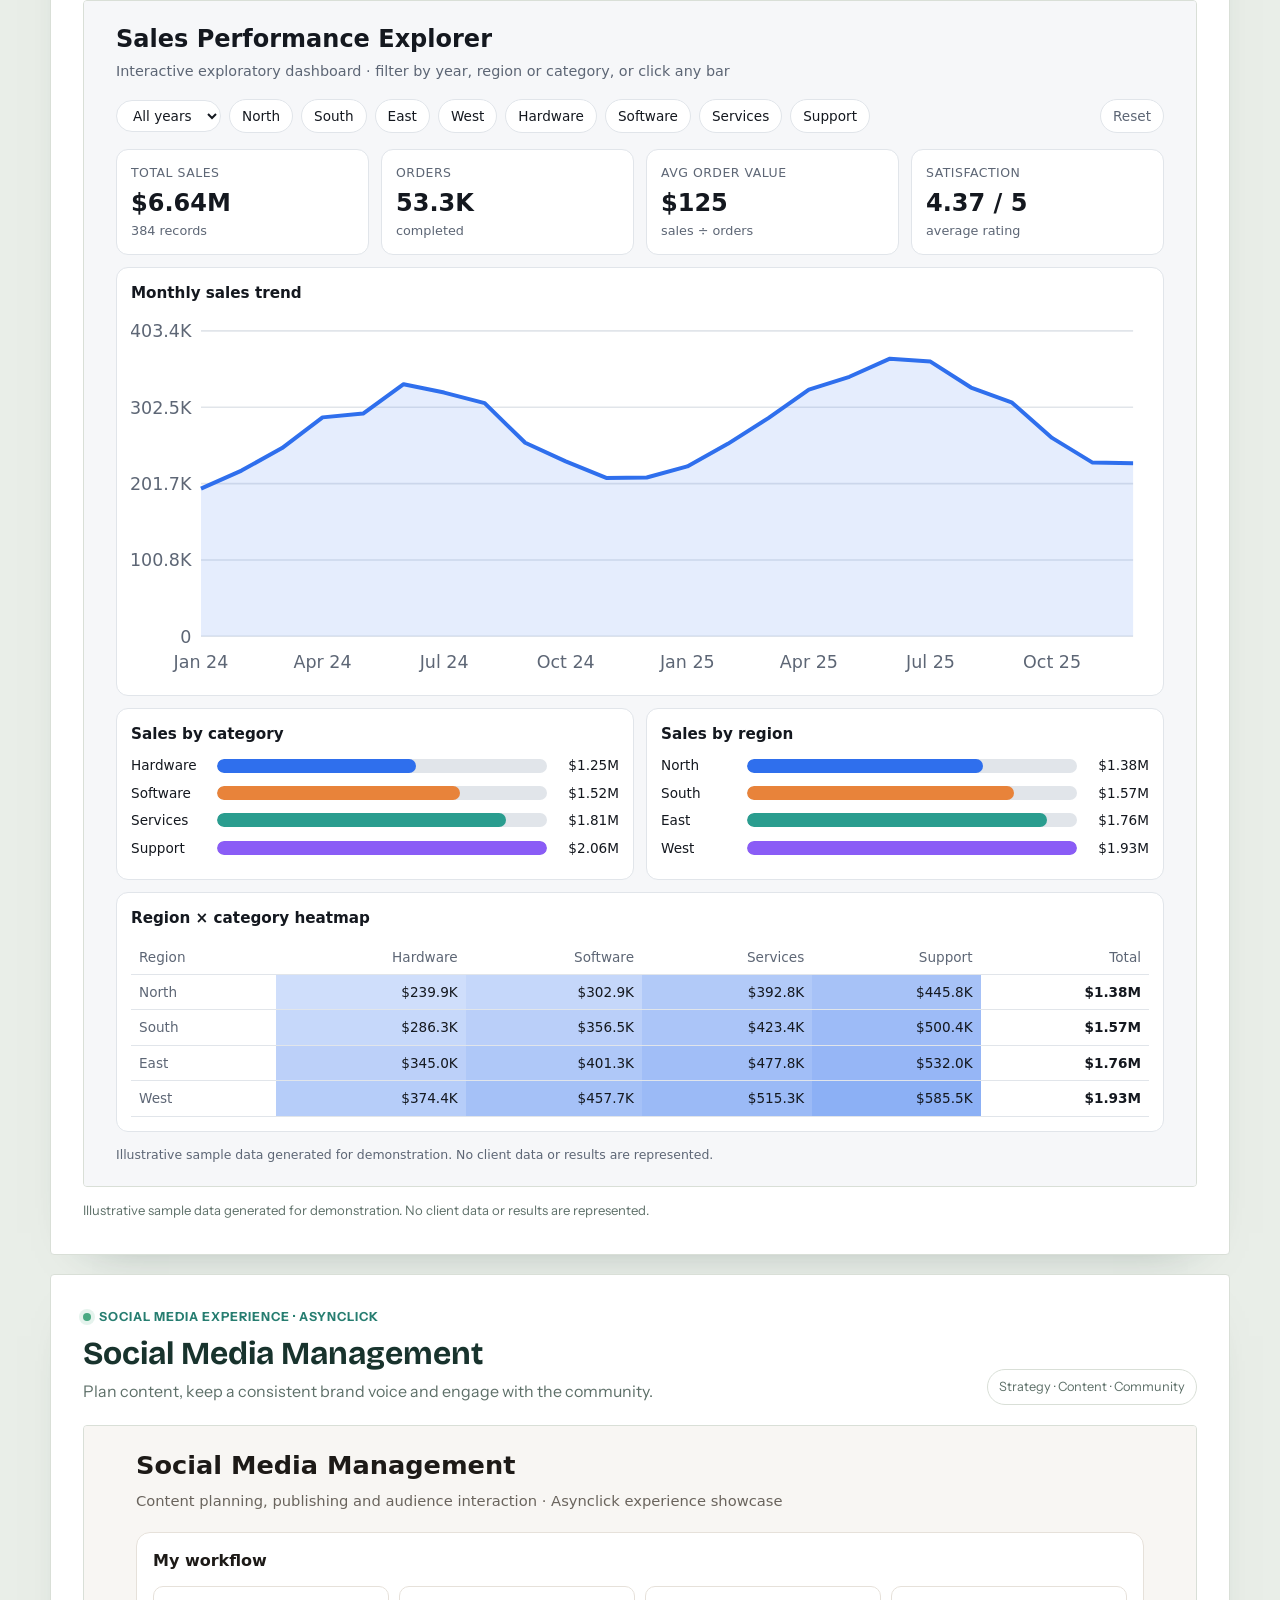
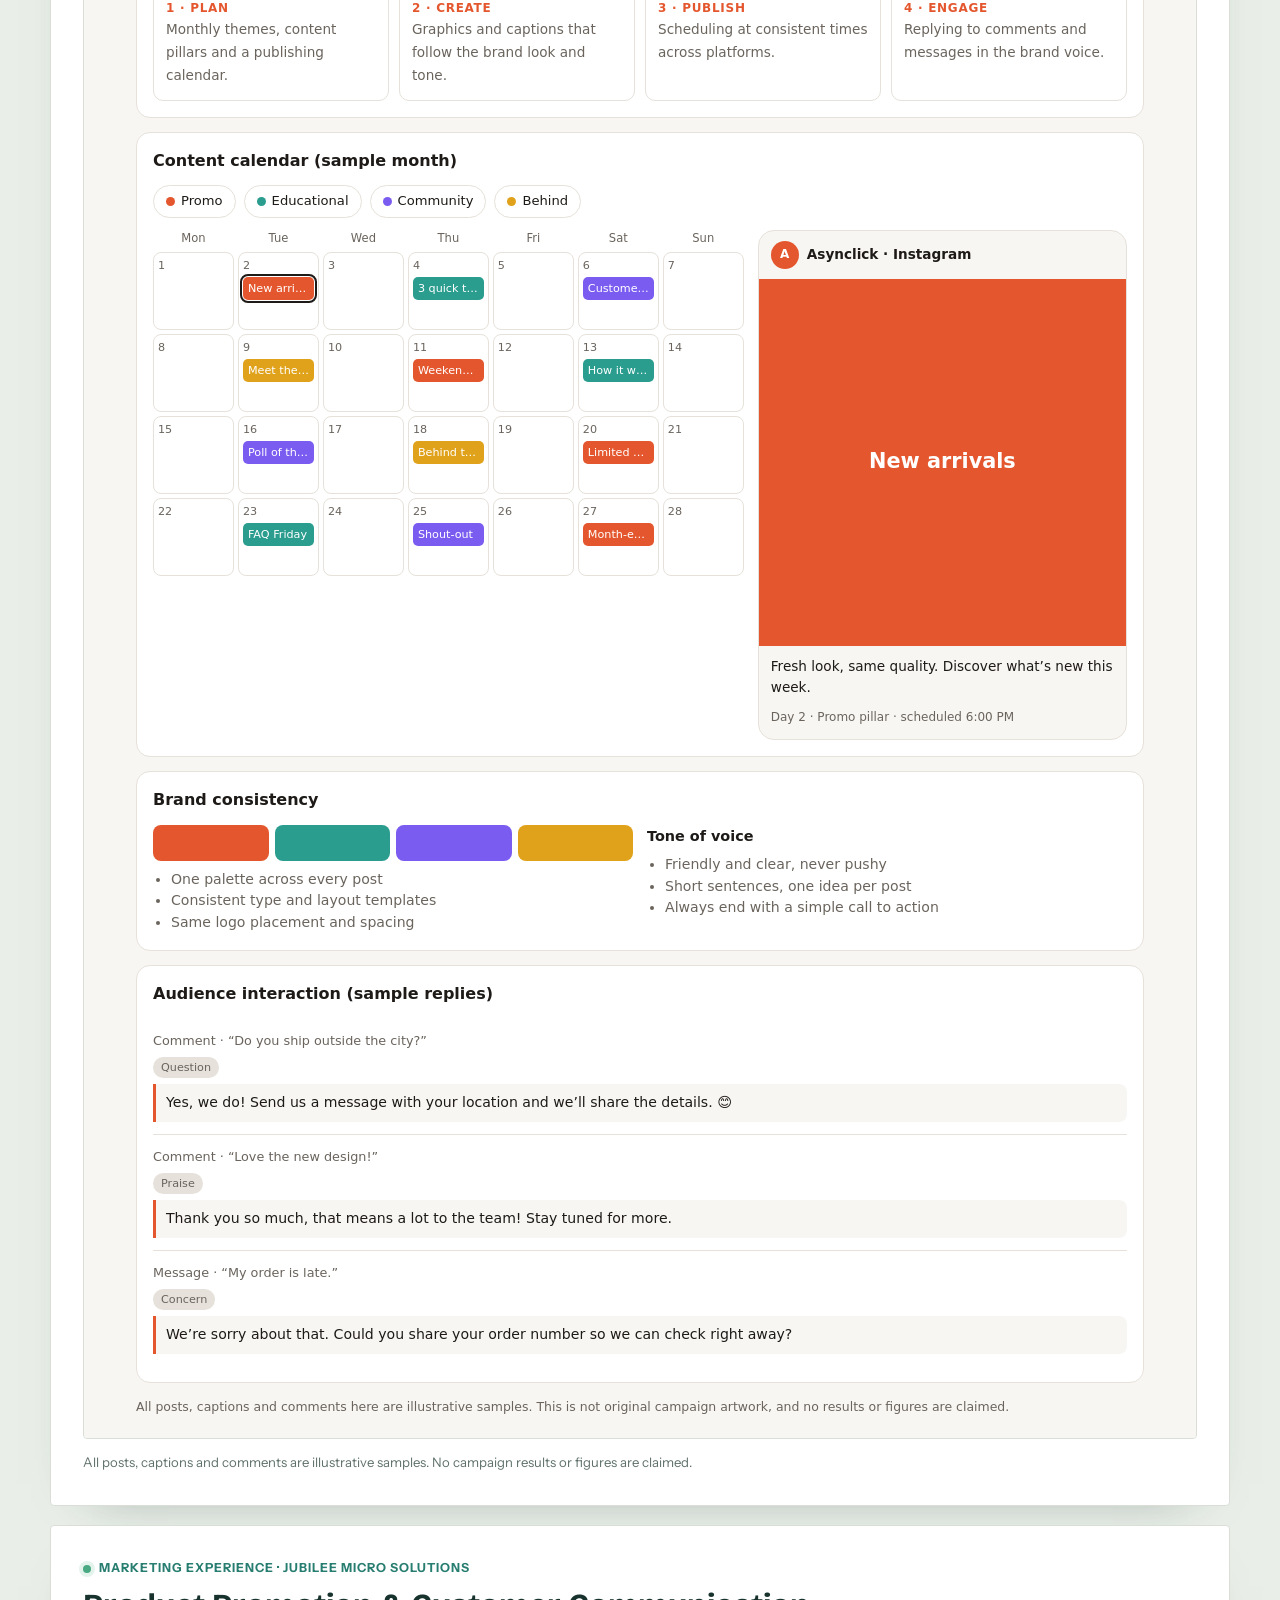
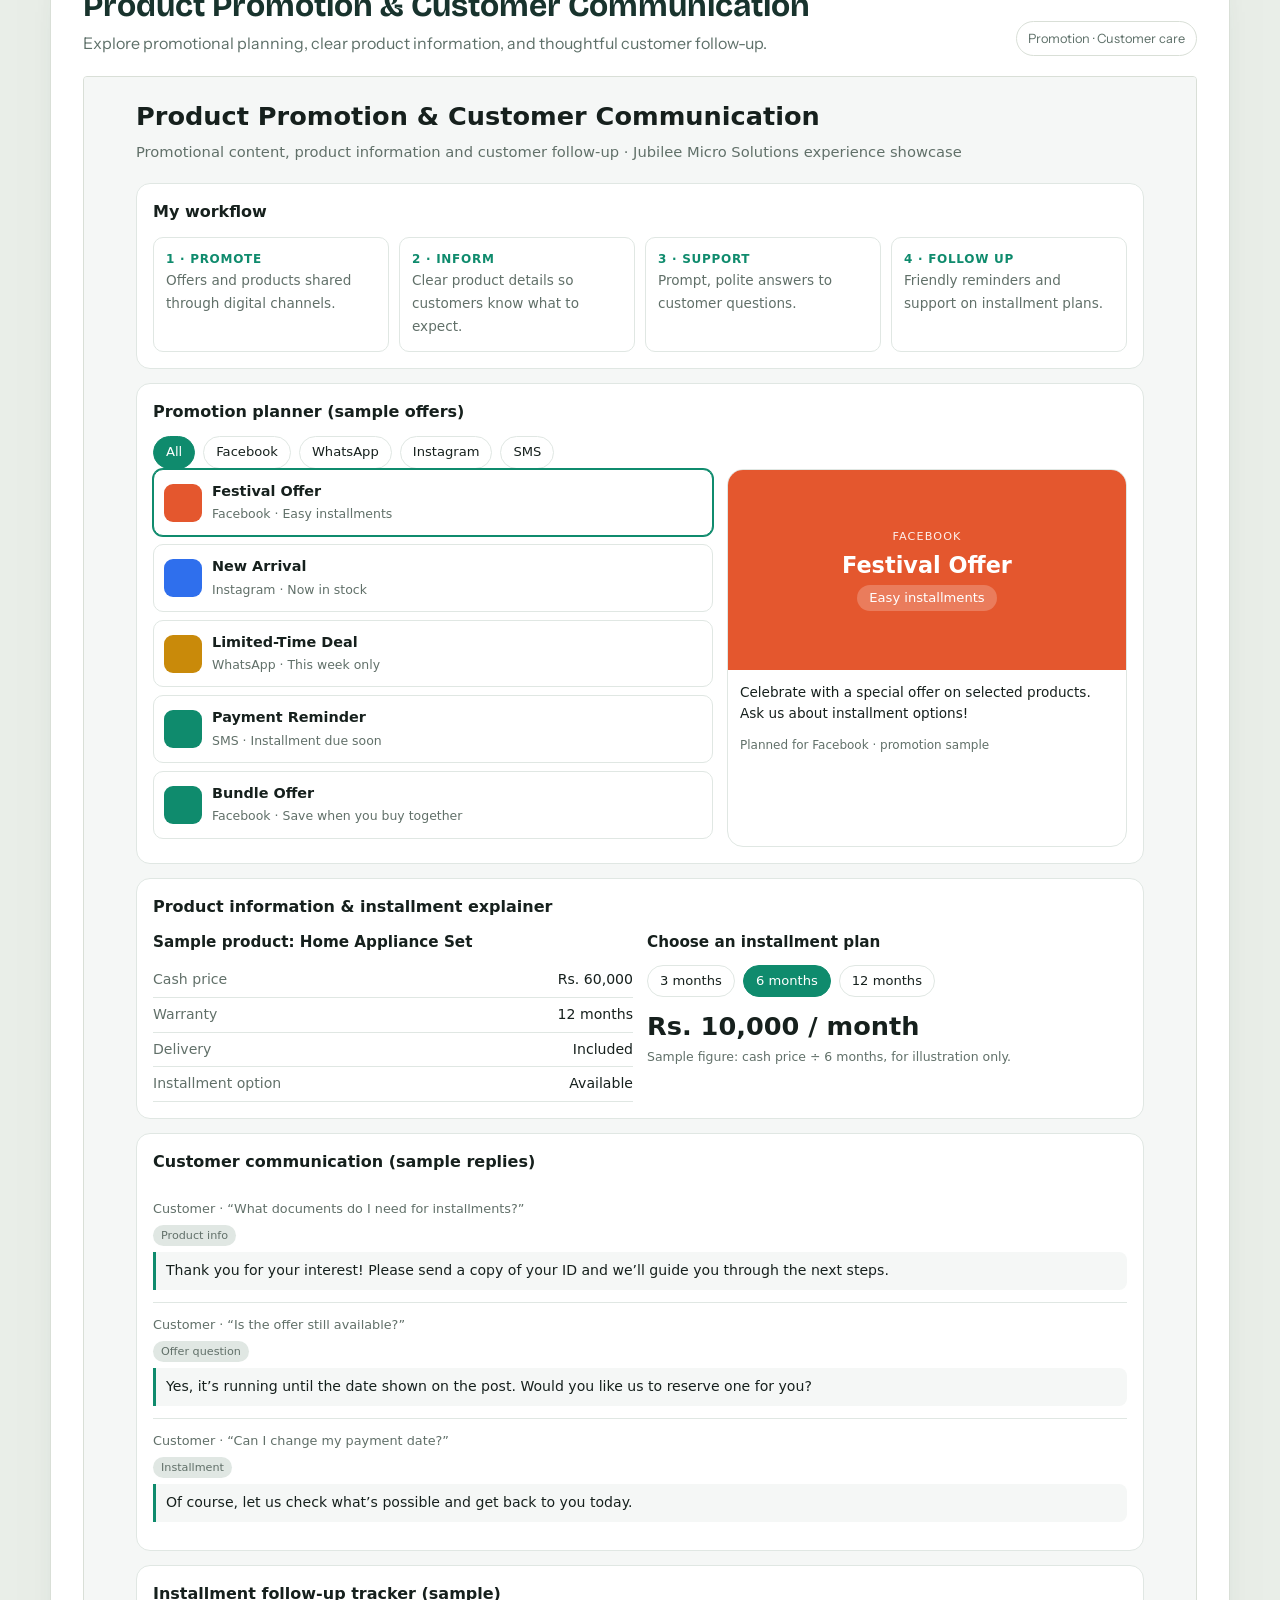
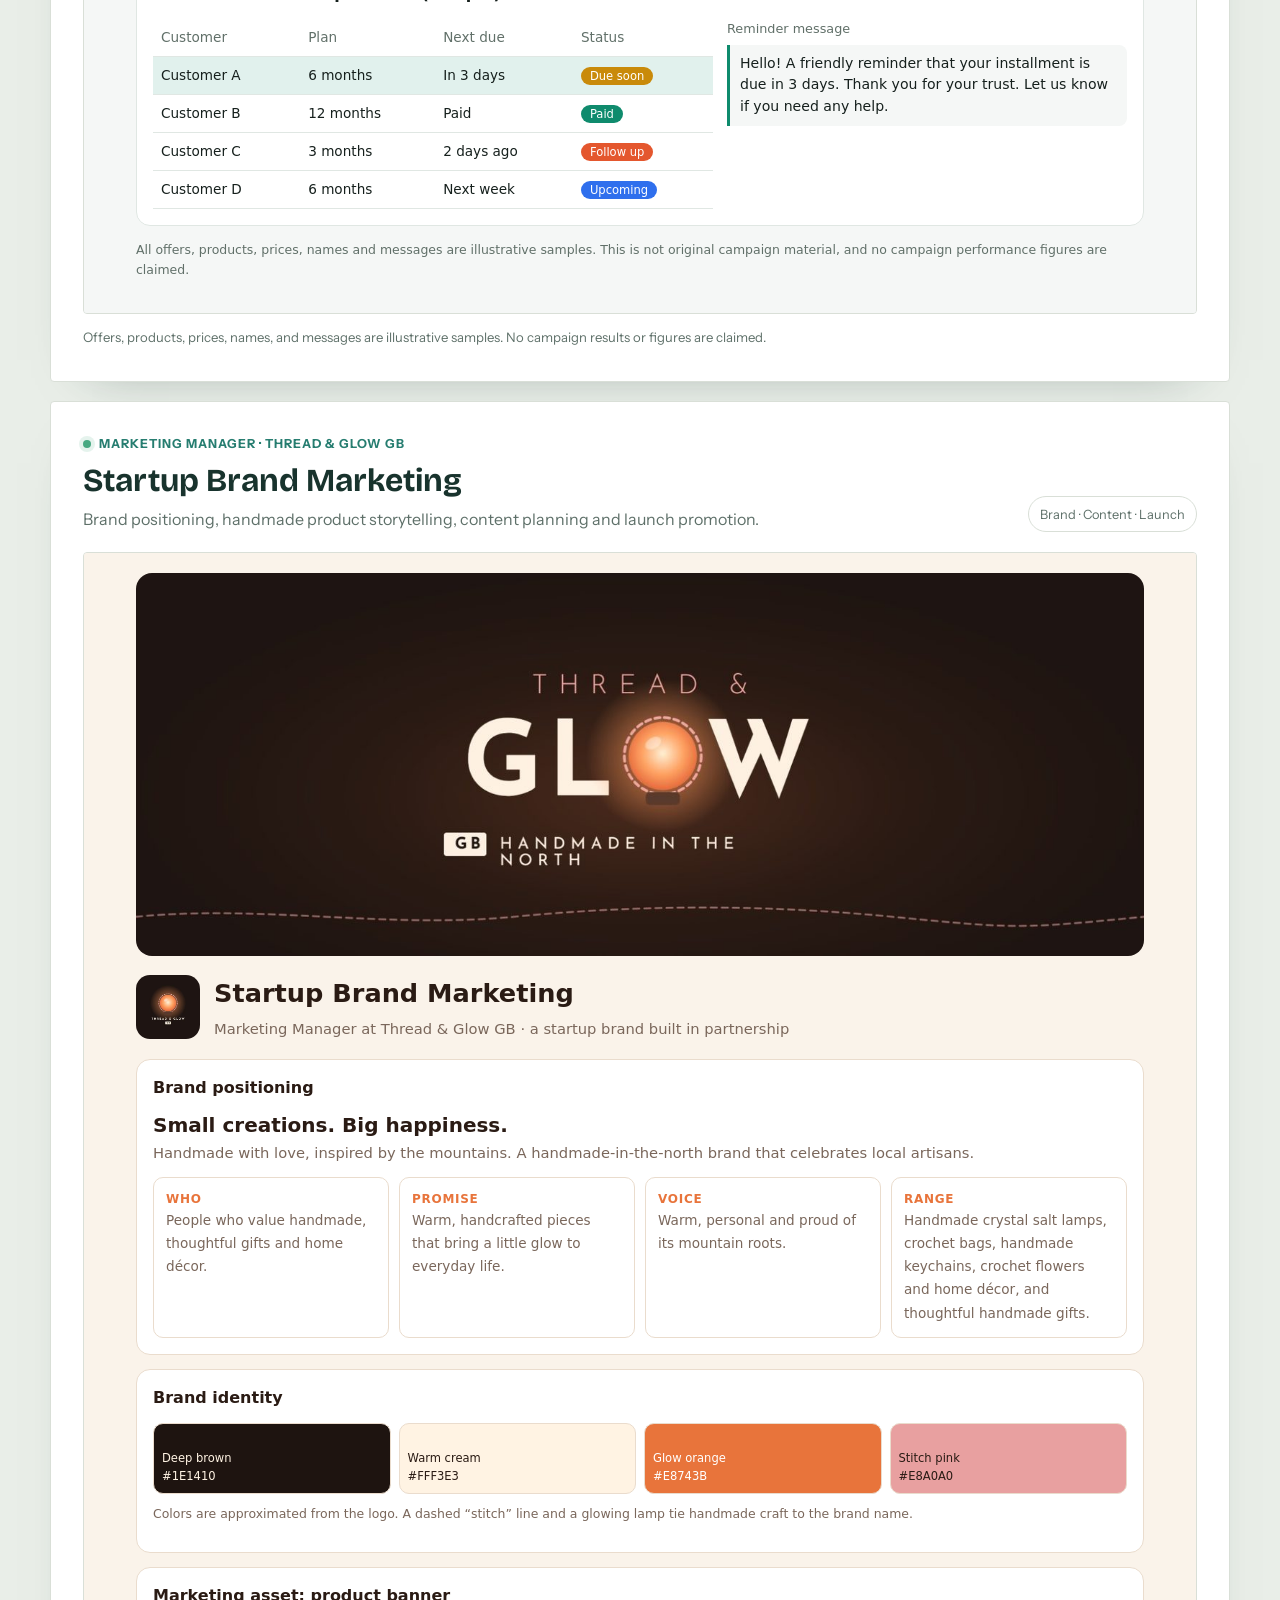
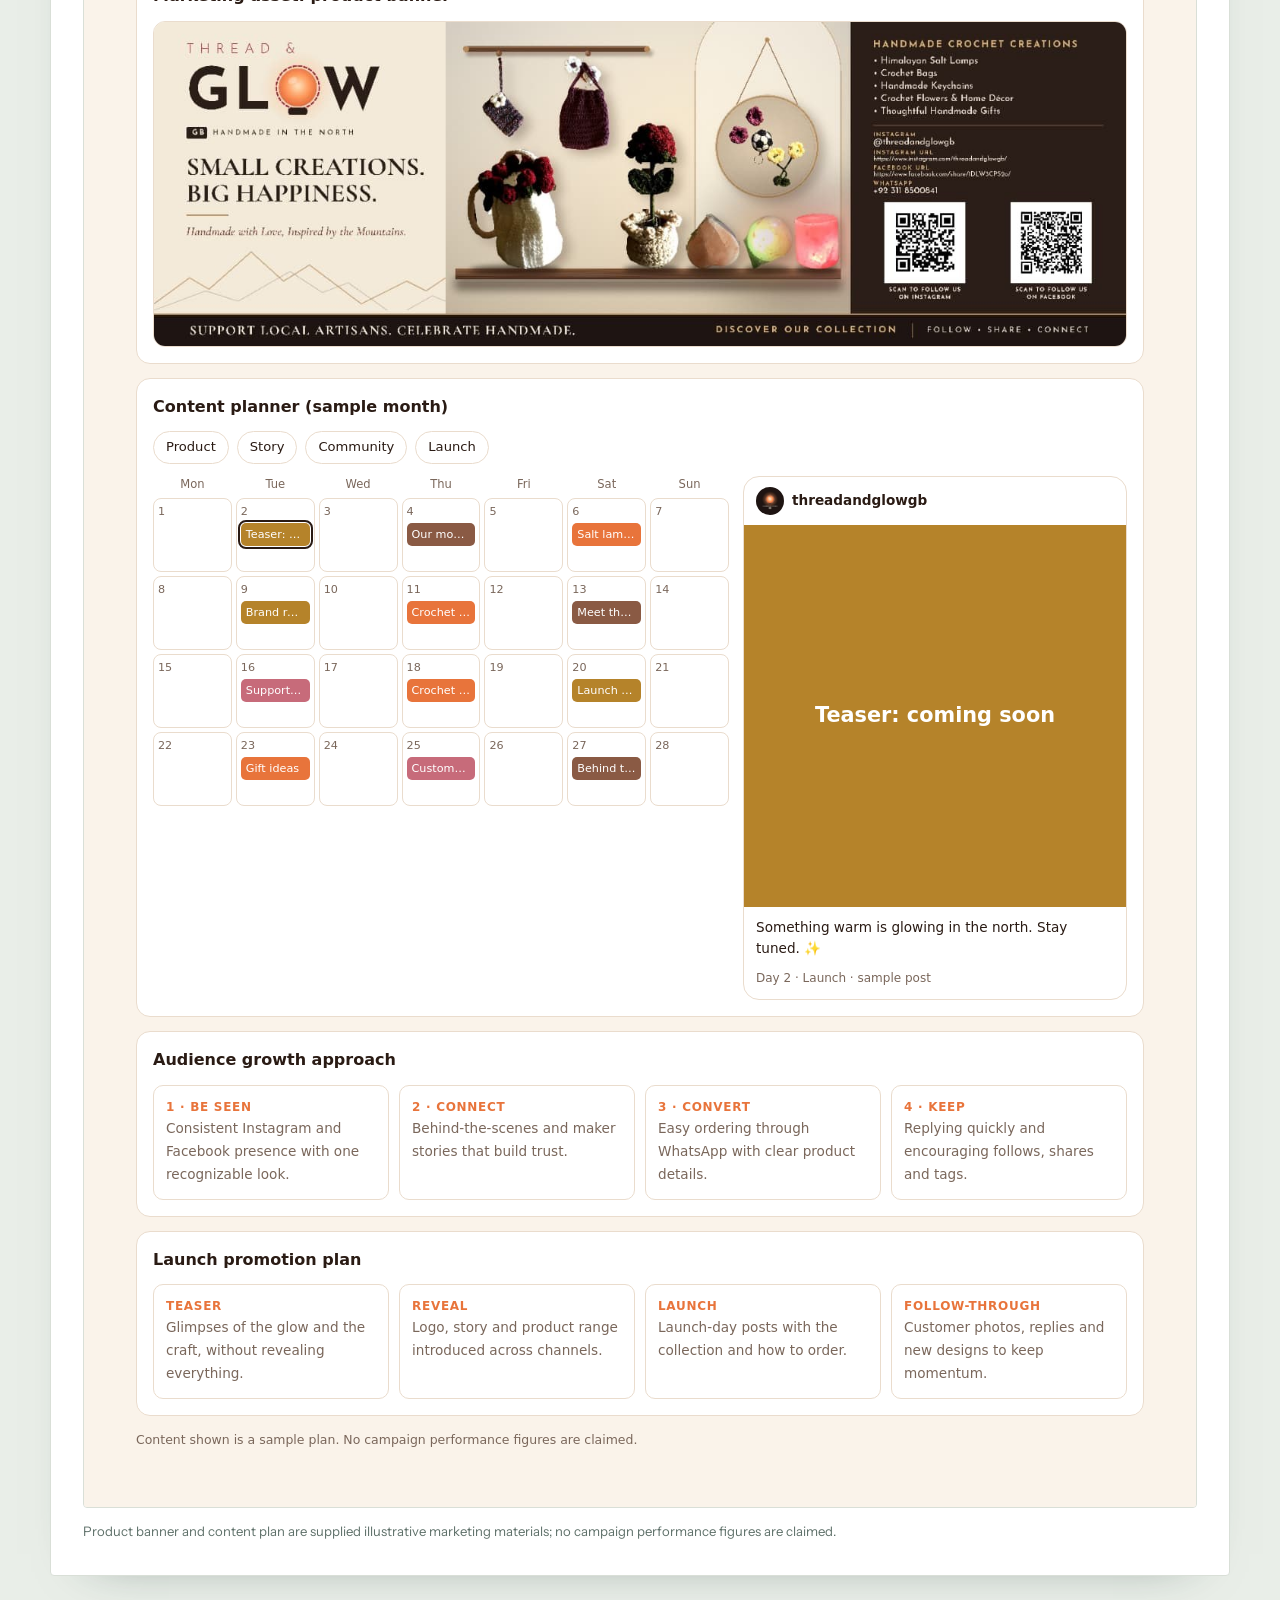
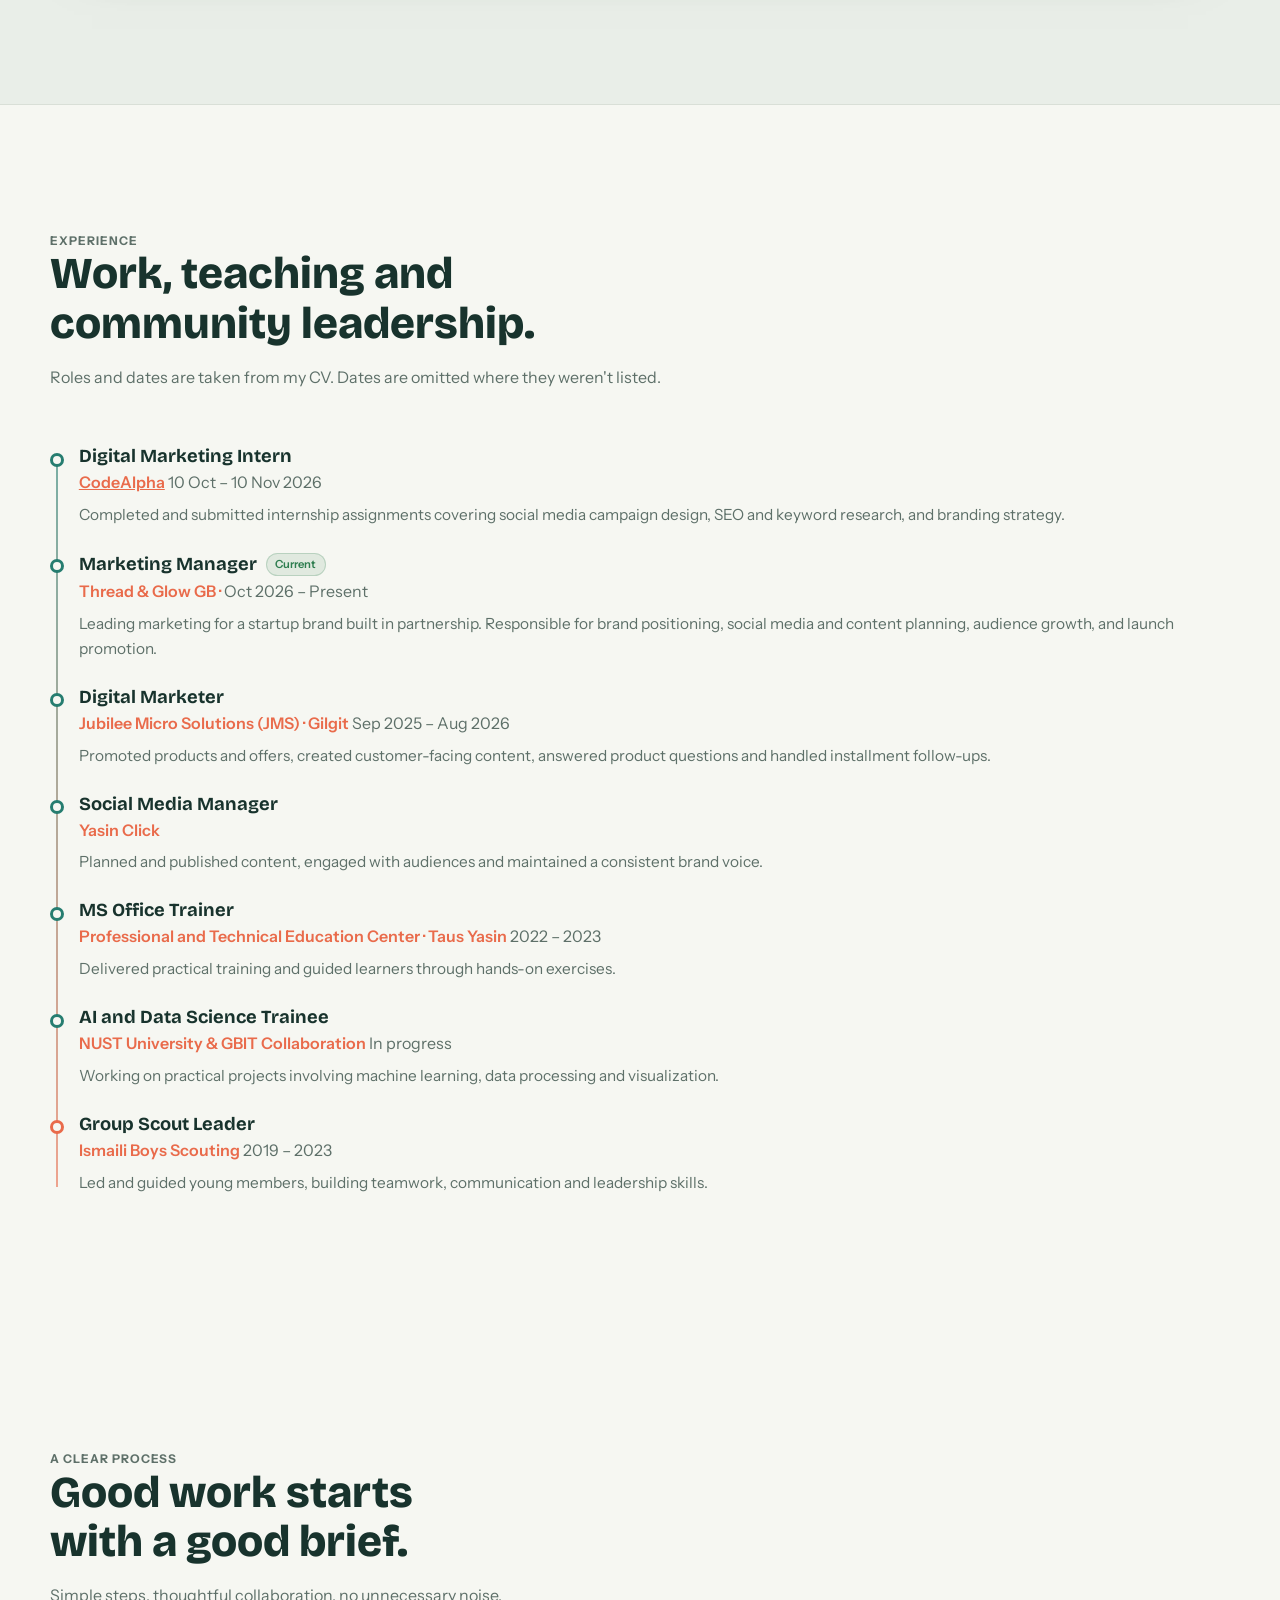
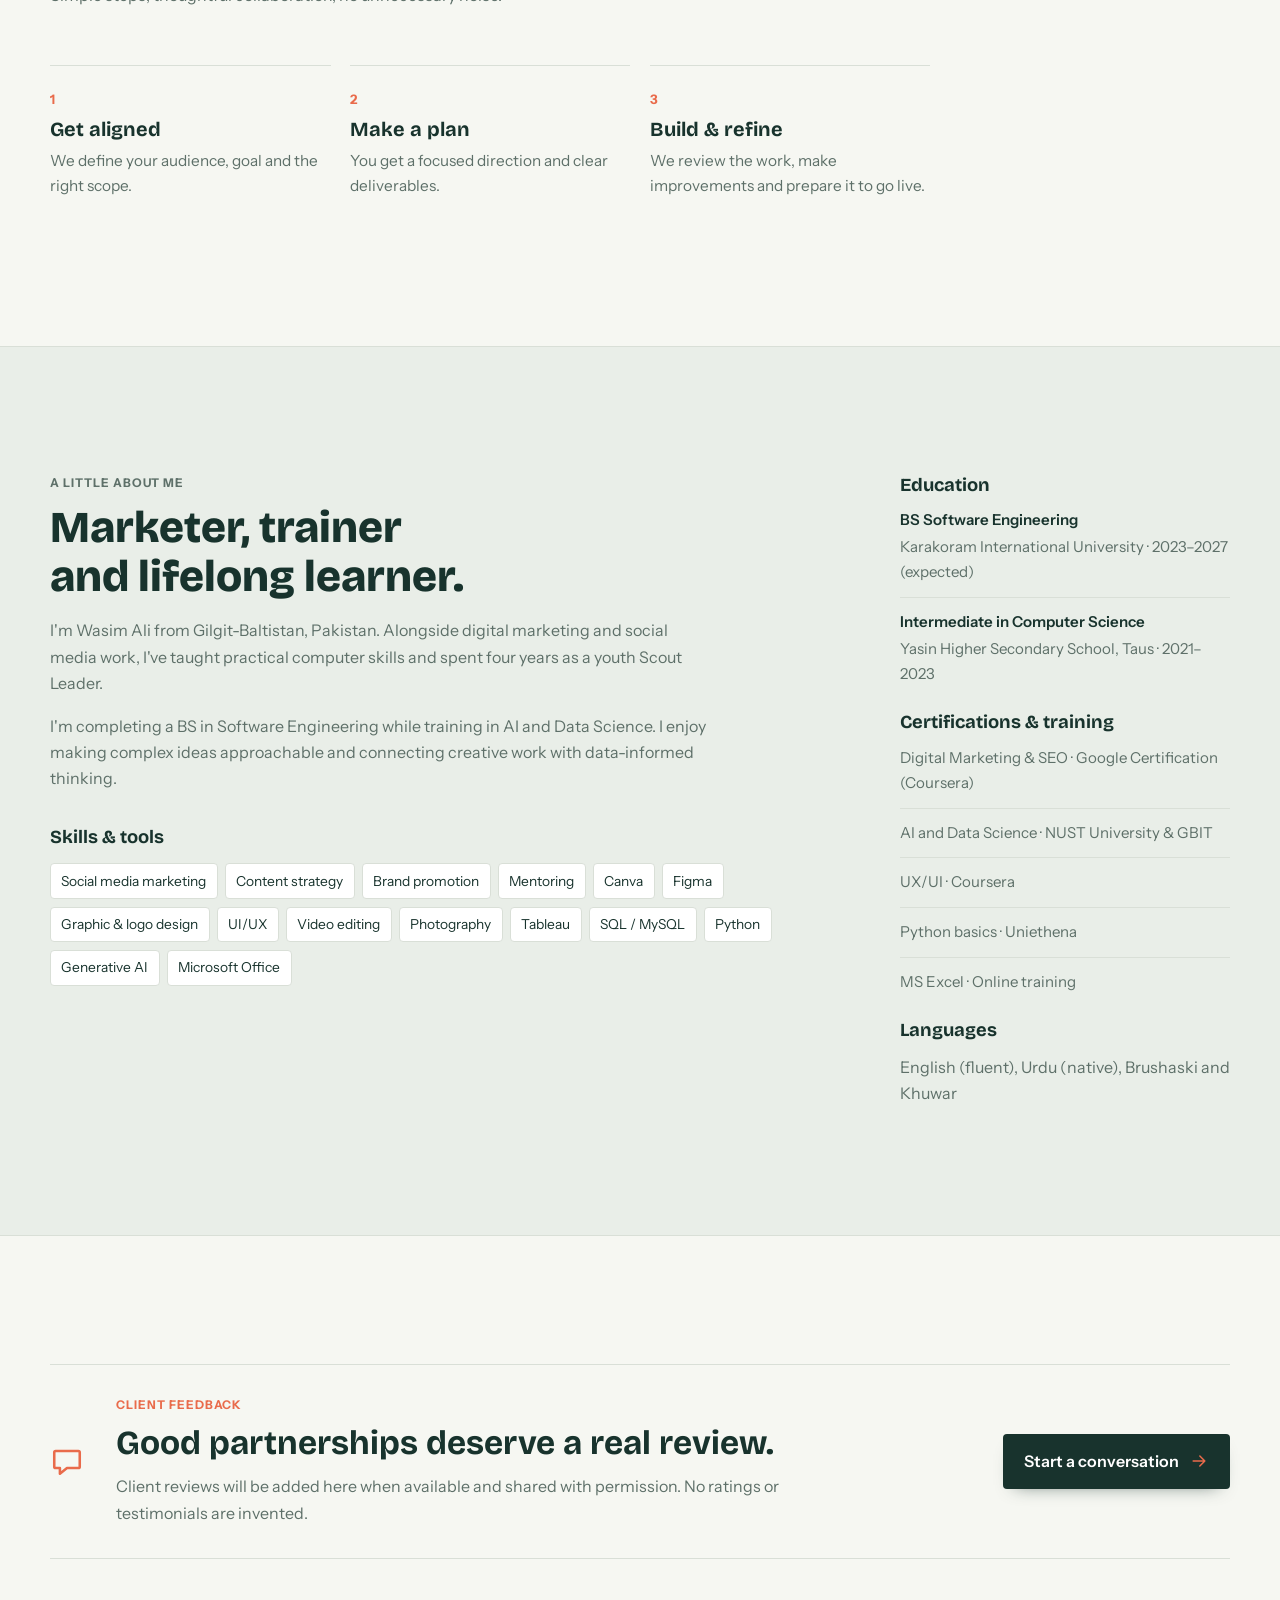
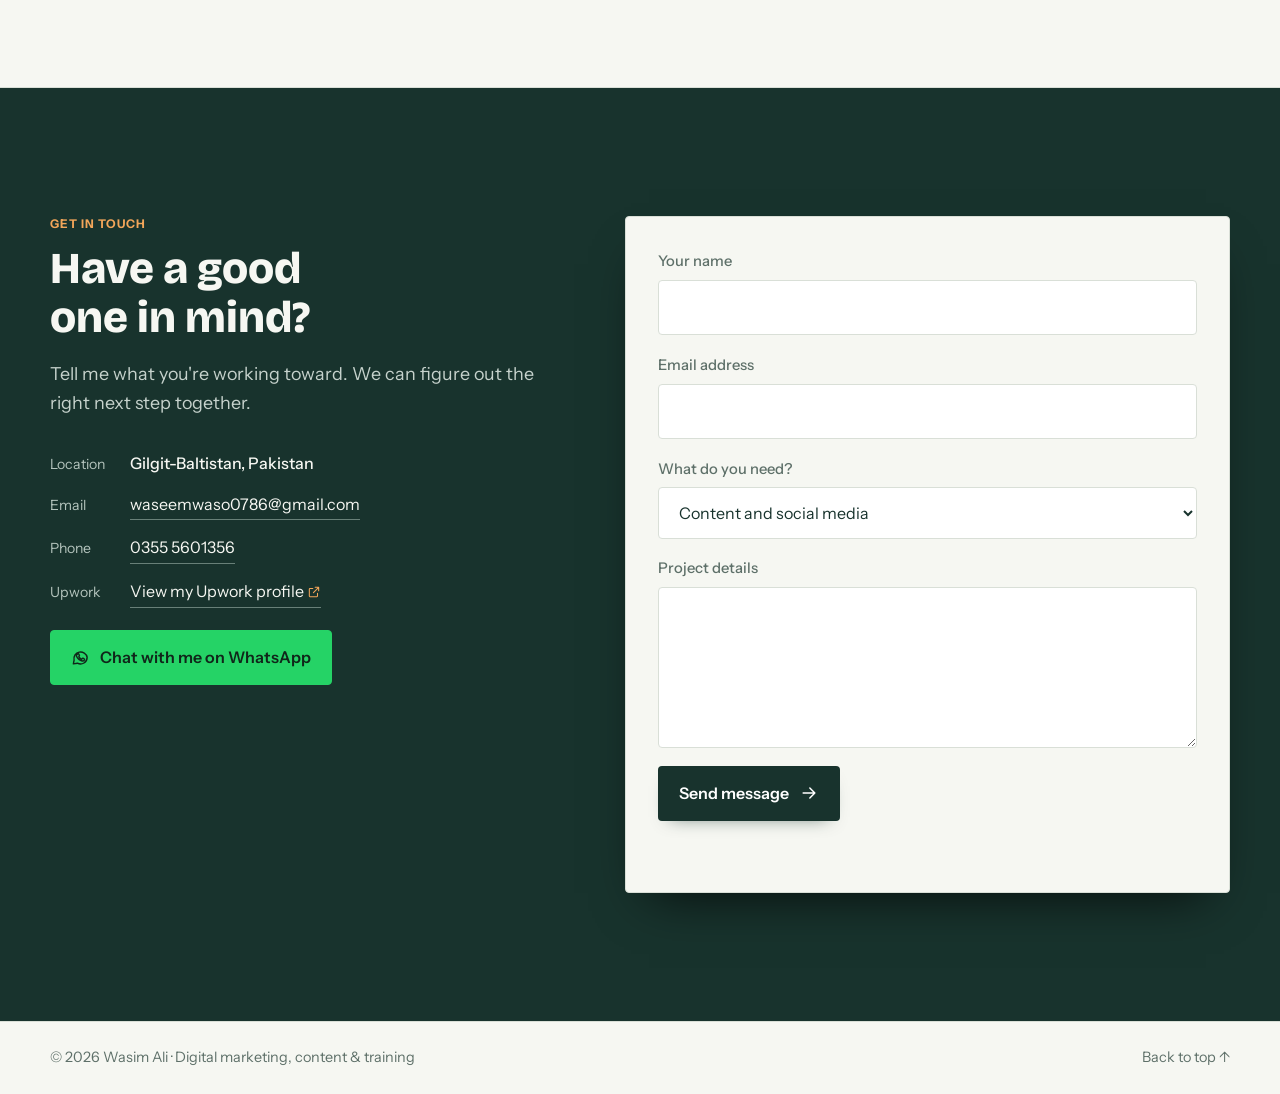
==== commit d82d2a0e: "Add CodeAlpha digital marketing internship Co-authored-by: Copilot <223556219+Copilot@users.noreply." ====
--- a/index.html
+++ b/index.html
@@ -106,7 +106,7 @@
 
   <section class="career-snapshot" aria-label="Career highlights">
     <div class="wrap snapshot-grid">
-      <div class="snapshot-item"><strong>4 years</strong><span>Youth Scout Leader<br>2019–2023</span></div>
+      <div class="snapshot-item"><strong>2026</strong><span>Digital Marketing Intern<br>CodeAlpha</span></div>
       <div class="snapshot-item"><strong>2022–2023</strong><span>MS Office Trainer<br>Taus Yasin</span></div>
       <div class="snapshot-item"><strong>2025–2026</strong><span>Digital Marketer<br>JMS, Gilgit</span></div>
       <div class="snapshot-item"><strong>2023–2027</strong><span>BS Software Engineering<br>Expected</span></div>
@@ -152,17 +152,30 @@
         <div>
           <p class="eyebrow">Selected work</p>
           <h2>Work built through practice.</h2>
-          <p>Explore interactive showcases for data visualization, social media management, product promotion, and startup brand marketing.</p>
+          <p>Explore interactive showcases for data visualization, social media, product promotion, startup brand marketing and SEO.</p>
         </div>
         <div class="filters" role="group" aria-label="Filter projects">
           <button class="chip is-on" data-filter="all" aria-pressed="true">All</button>
           <button class="chip" data-filter="social" aria-pressed="false">Social</button>
           <button class="chip" data-filter="content" aria-pressed="false">Promotion</button>
+          <button class="chip" data-filter="marketing" aria-pressed="false">Marketing</button>
           <button class="chip" data-filter="data" aria-pressed="false">Data</button>
         </div>
       </div>
 
       <div class="work-grid" id="workGrid">
+        <article class="proj dashboard-project" data-cat="marketing" data-title="CodeAlpha digital marketing internship" data-role="Digital Marketing Intern" data-tools="Social media campaign design, SEO and keyword research, branding strategy" data-desc="Completed and submitted three assigned internship deliverables: a social media campaign design, an SEO and keyword research report, and a branding strategy report. The submitted PDFs are available in the project showcase.">
+          <div class="dashboard-heading">
+            <div>
+              <p class="dashboard-label"><span></span> Digital Marketing Intern · CodeAlpha</p>
+              <h3>Digital Marketing Internship</h3>
+              <p>Campaign planning, search research and brand strategy deliverables.</p>
+            </div>
+            <span class="dashboard-tech">Oct 10 – Nov 10, 2026</span>
+          </div>
+          <iframe id="codeAlphaFrame" class="dashboard-frame codealpha-frame" src="codealpha-internship.html" title="CodeAlpha digital marketing internship project showcase" loading="lazy" scrolling="no"></iframe>
+          <p class="dashboard-caption">Three submitted assignment reports. No live campaign results or performance figures are claimed.</p>
+        </article>
         <article class="proj dashboard-project" data-cat="data" data-title="Interactive data dashboard" data-role="Dashboard design and front-end development" data-tools="HTML, CSS, JavaScript, SVG" data-desc="An interactive sales performance explorer with year, region and category filters, KPI cards, a monthly trend chart and a region-by-category heatmap. The dashboard uses illustrative sample data generated for demonstration; no client data or results are represented.">
           <div class="dashboard-heading">
             <div>
@@ -225,6 +238,12 @@
       </div>
       <div class="timeline">
         <ol>
+          <li>
+            <div class="dot"></div>
+            <h4>Digital Marketing Intern</h4>
+            <p class="org"><a href="https://codealpha.tech/" target="_blank" rel="noopener noreferrer">CodeAlpha</a> <span>10 Oct – 10 Nov 2026</span></p>
+            <p>Completed and submitted internship assignments covering social media campaign design, SEO and keyword research, and branding strategy.</p>
+          </li>
           <li>
             <div class="dot"></div>
             <div class="timeline-title"><h4>Marketing Manager</h4><span class="current-pill">Current</span></div>
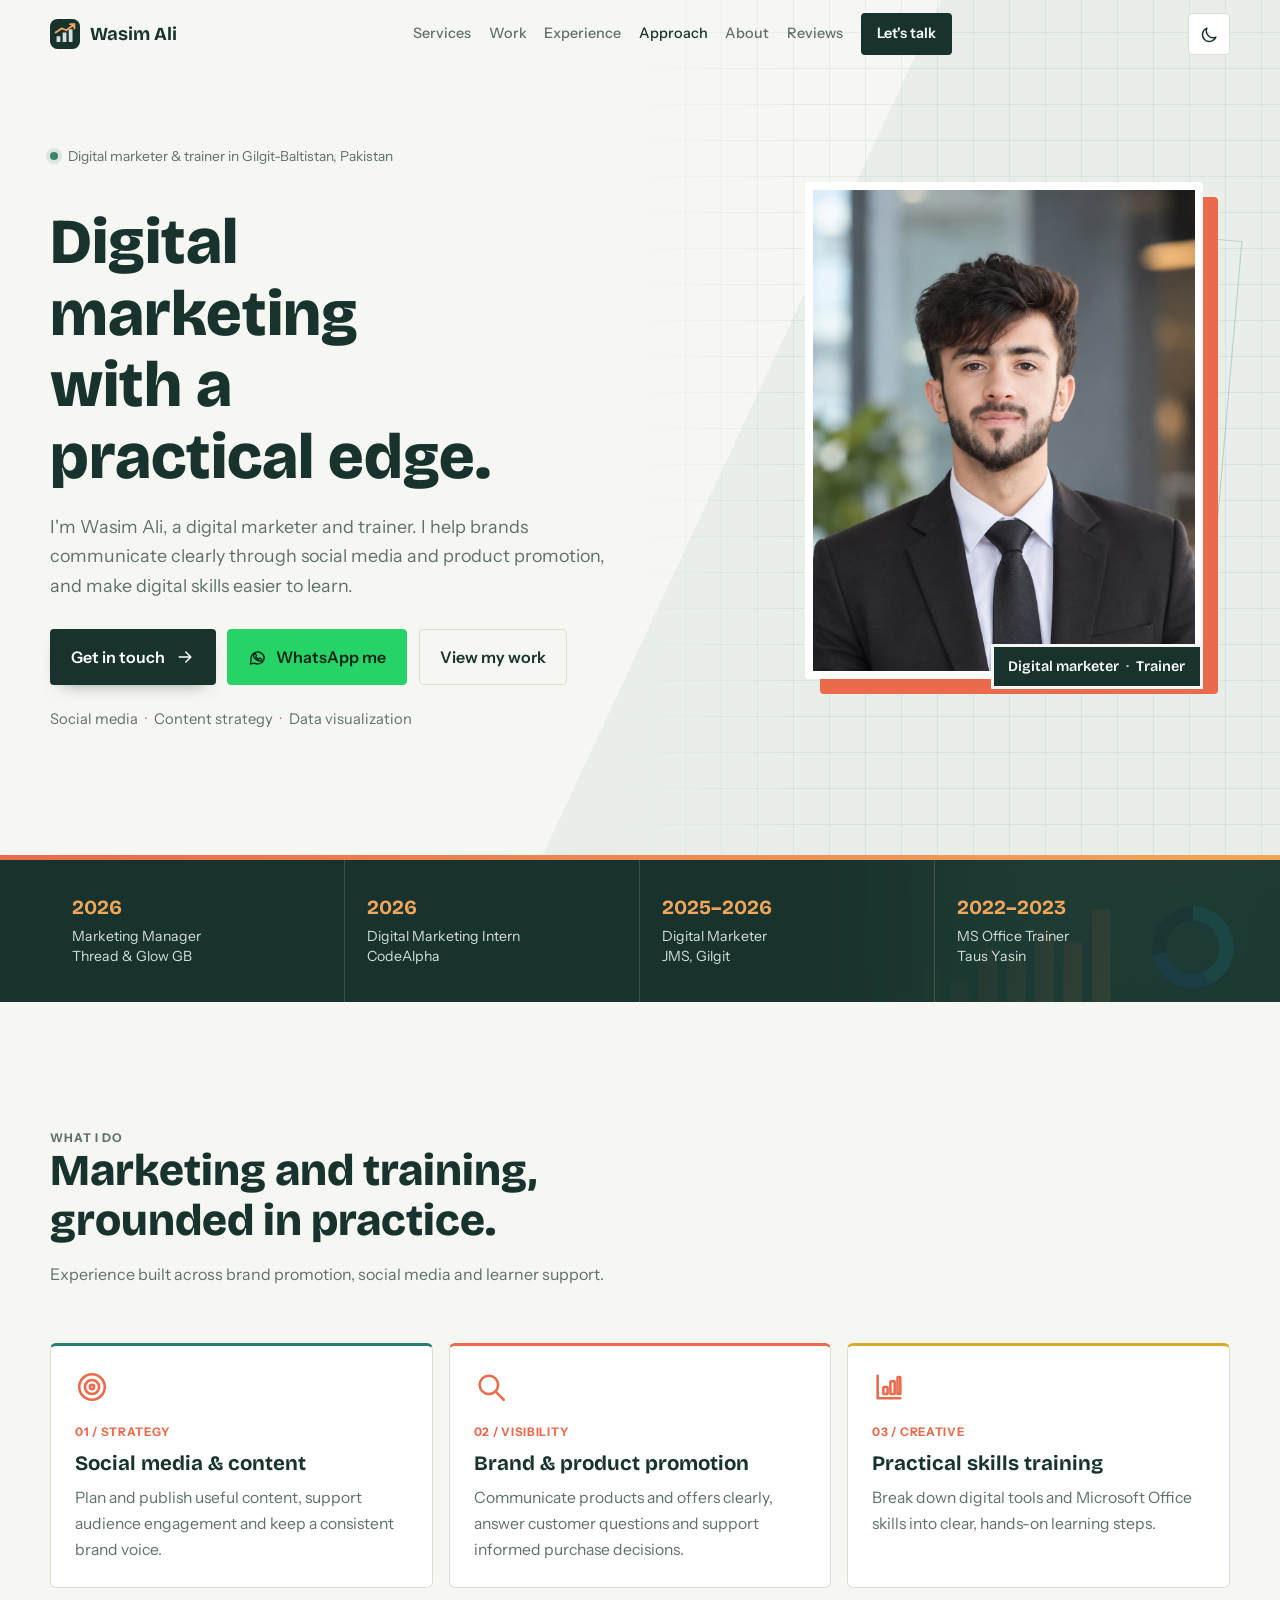
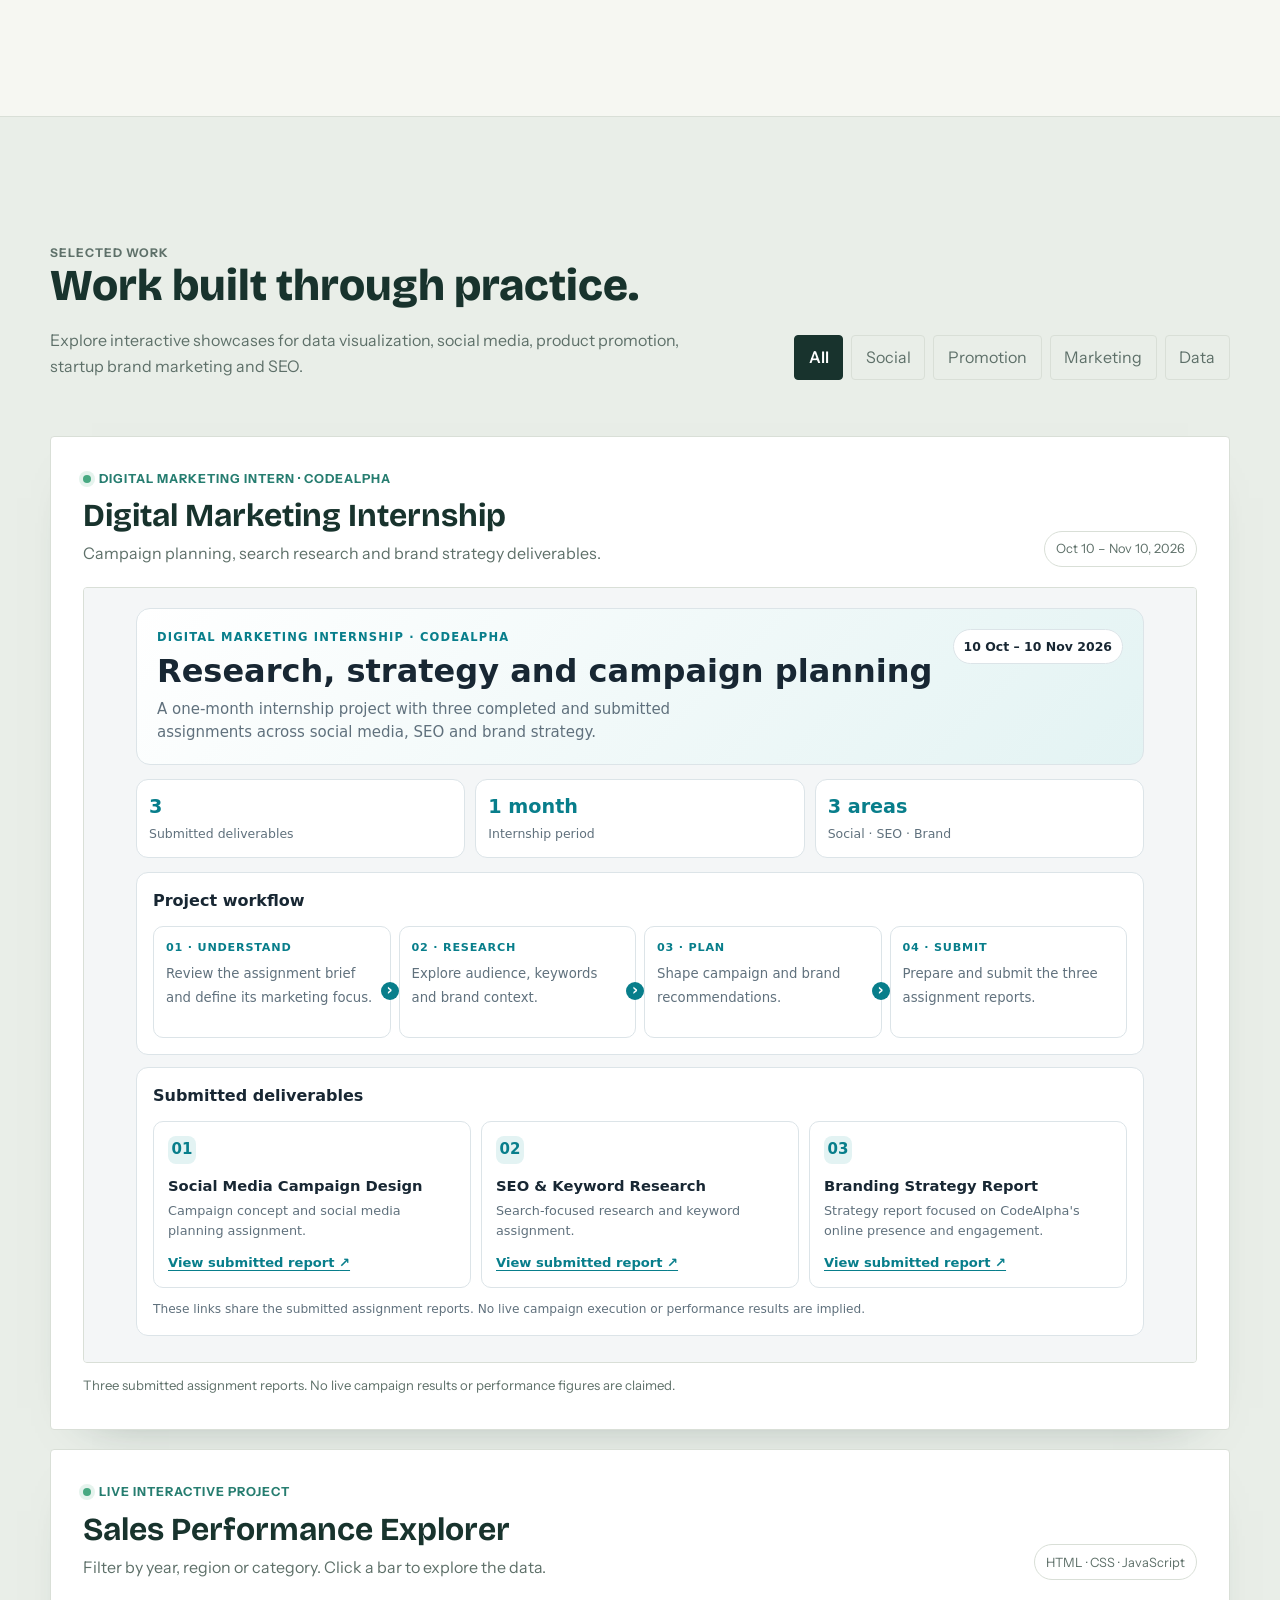
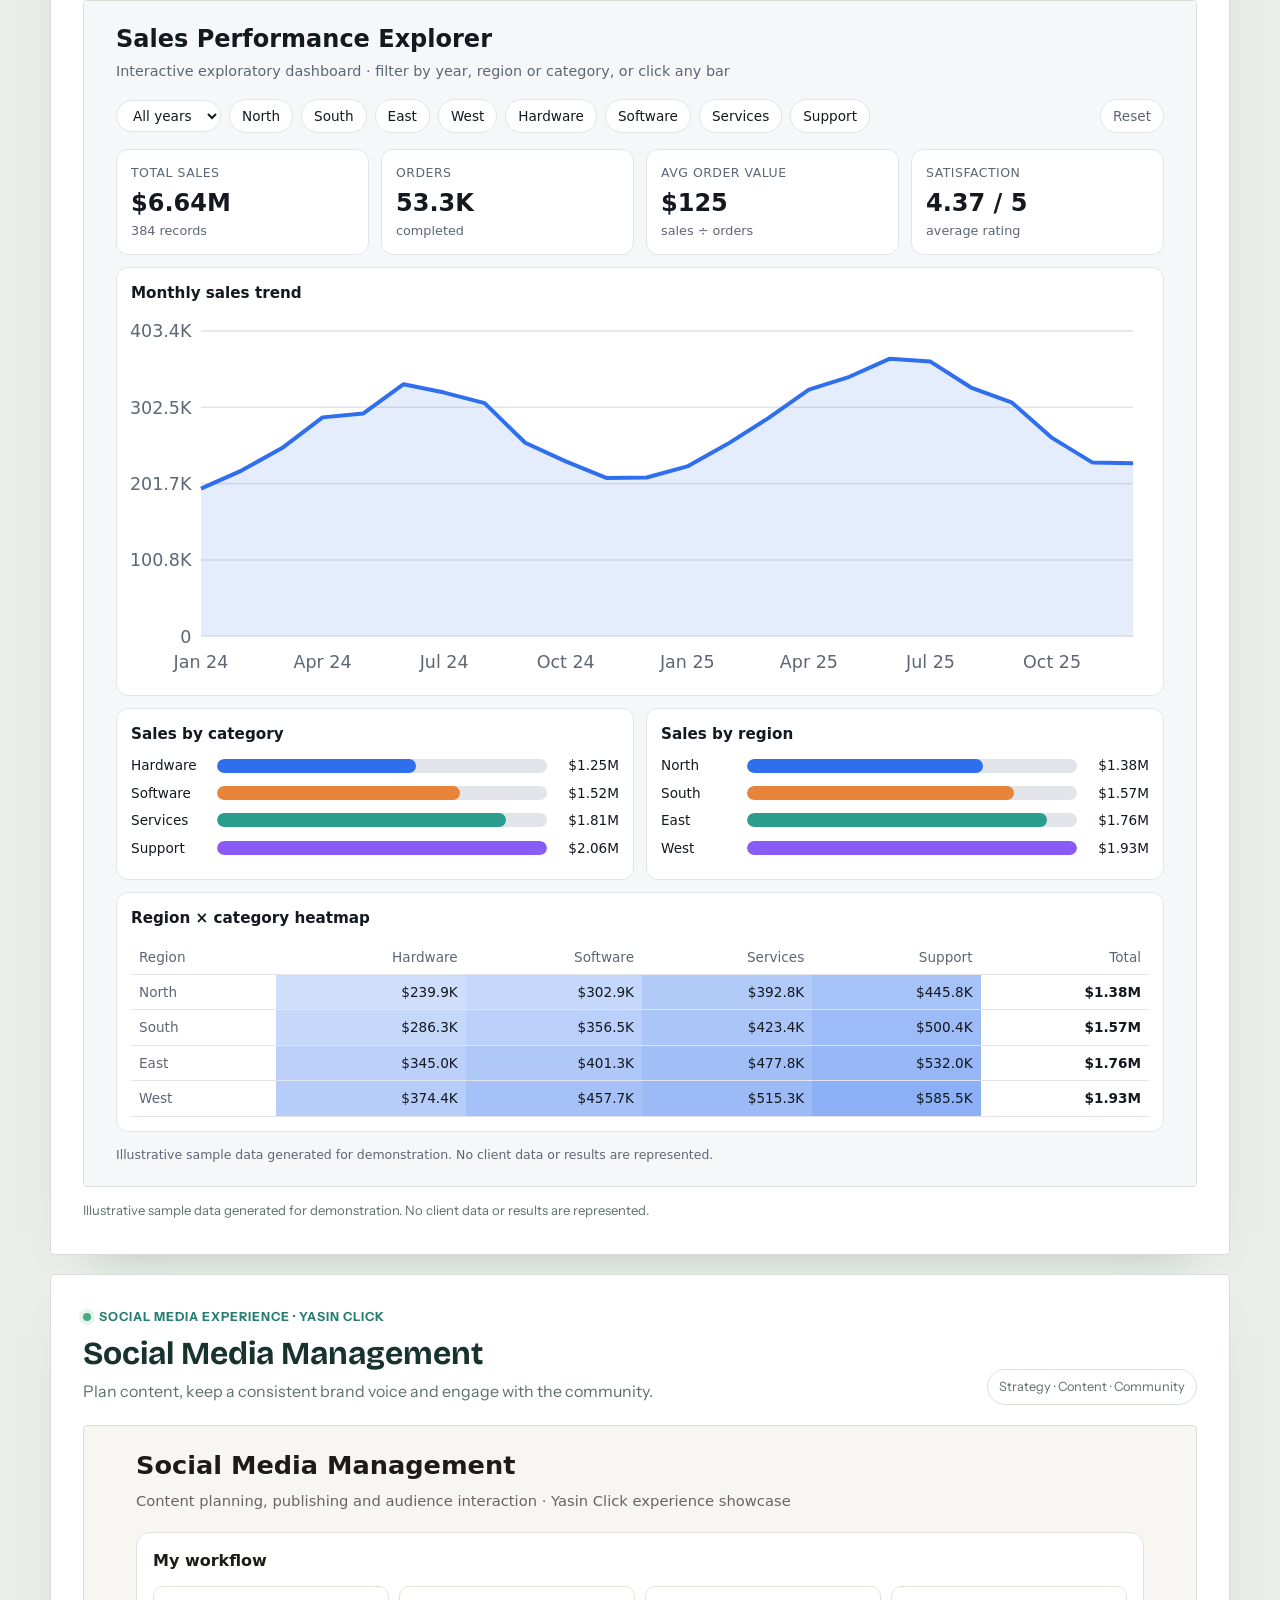
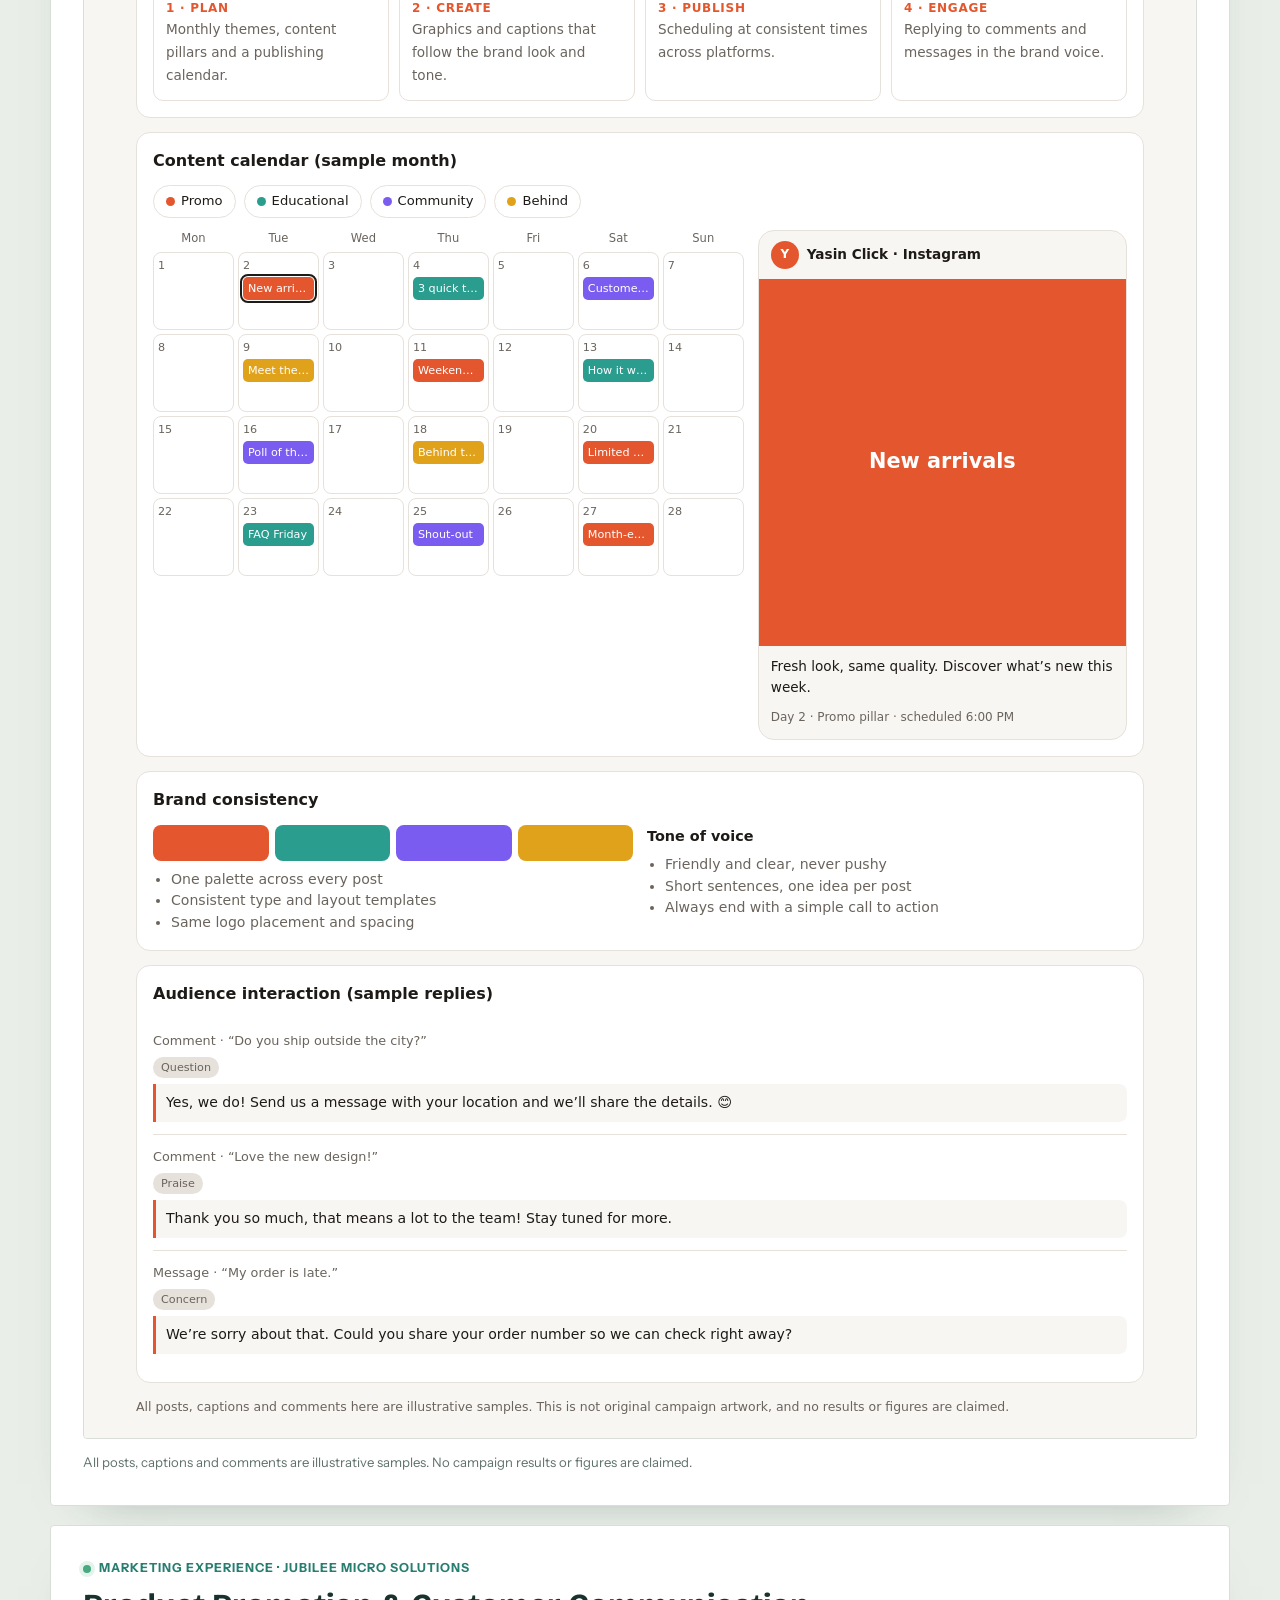
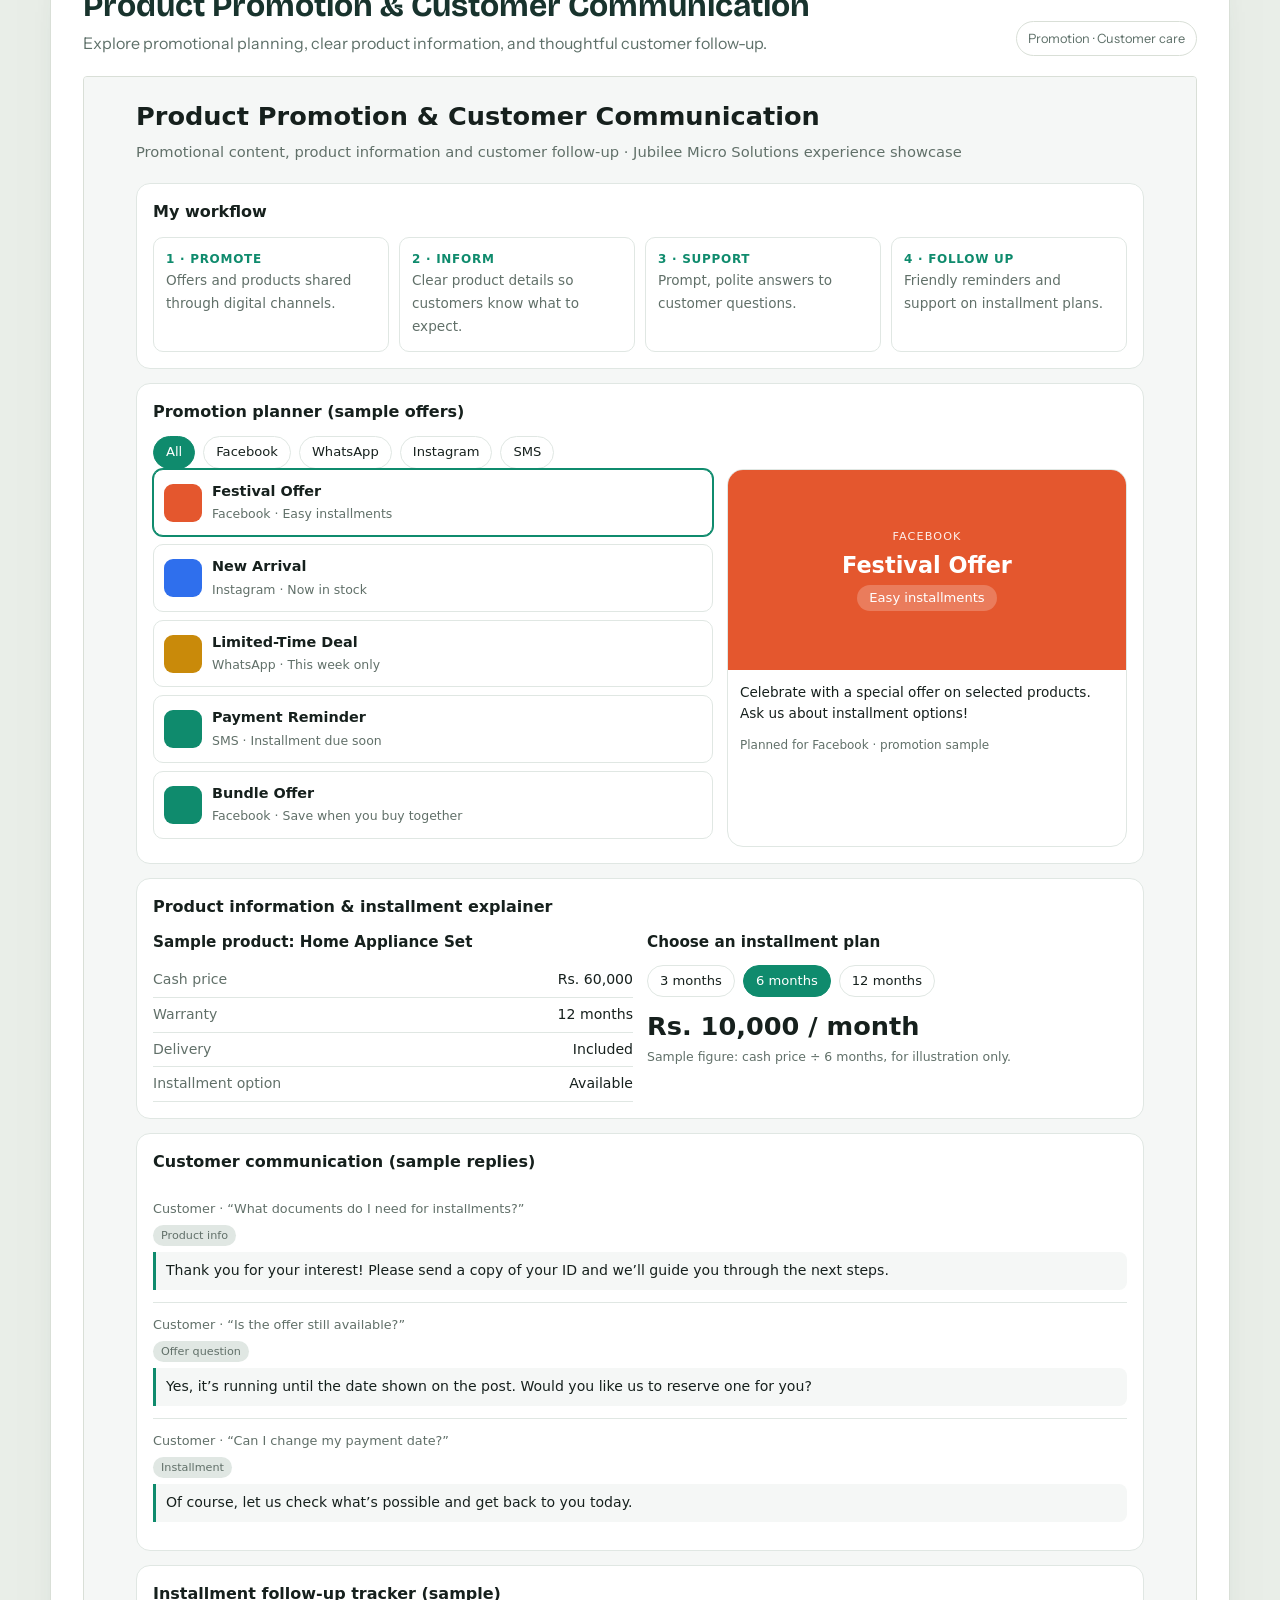
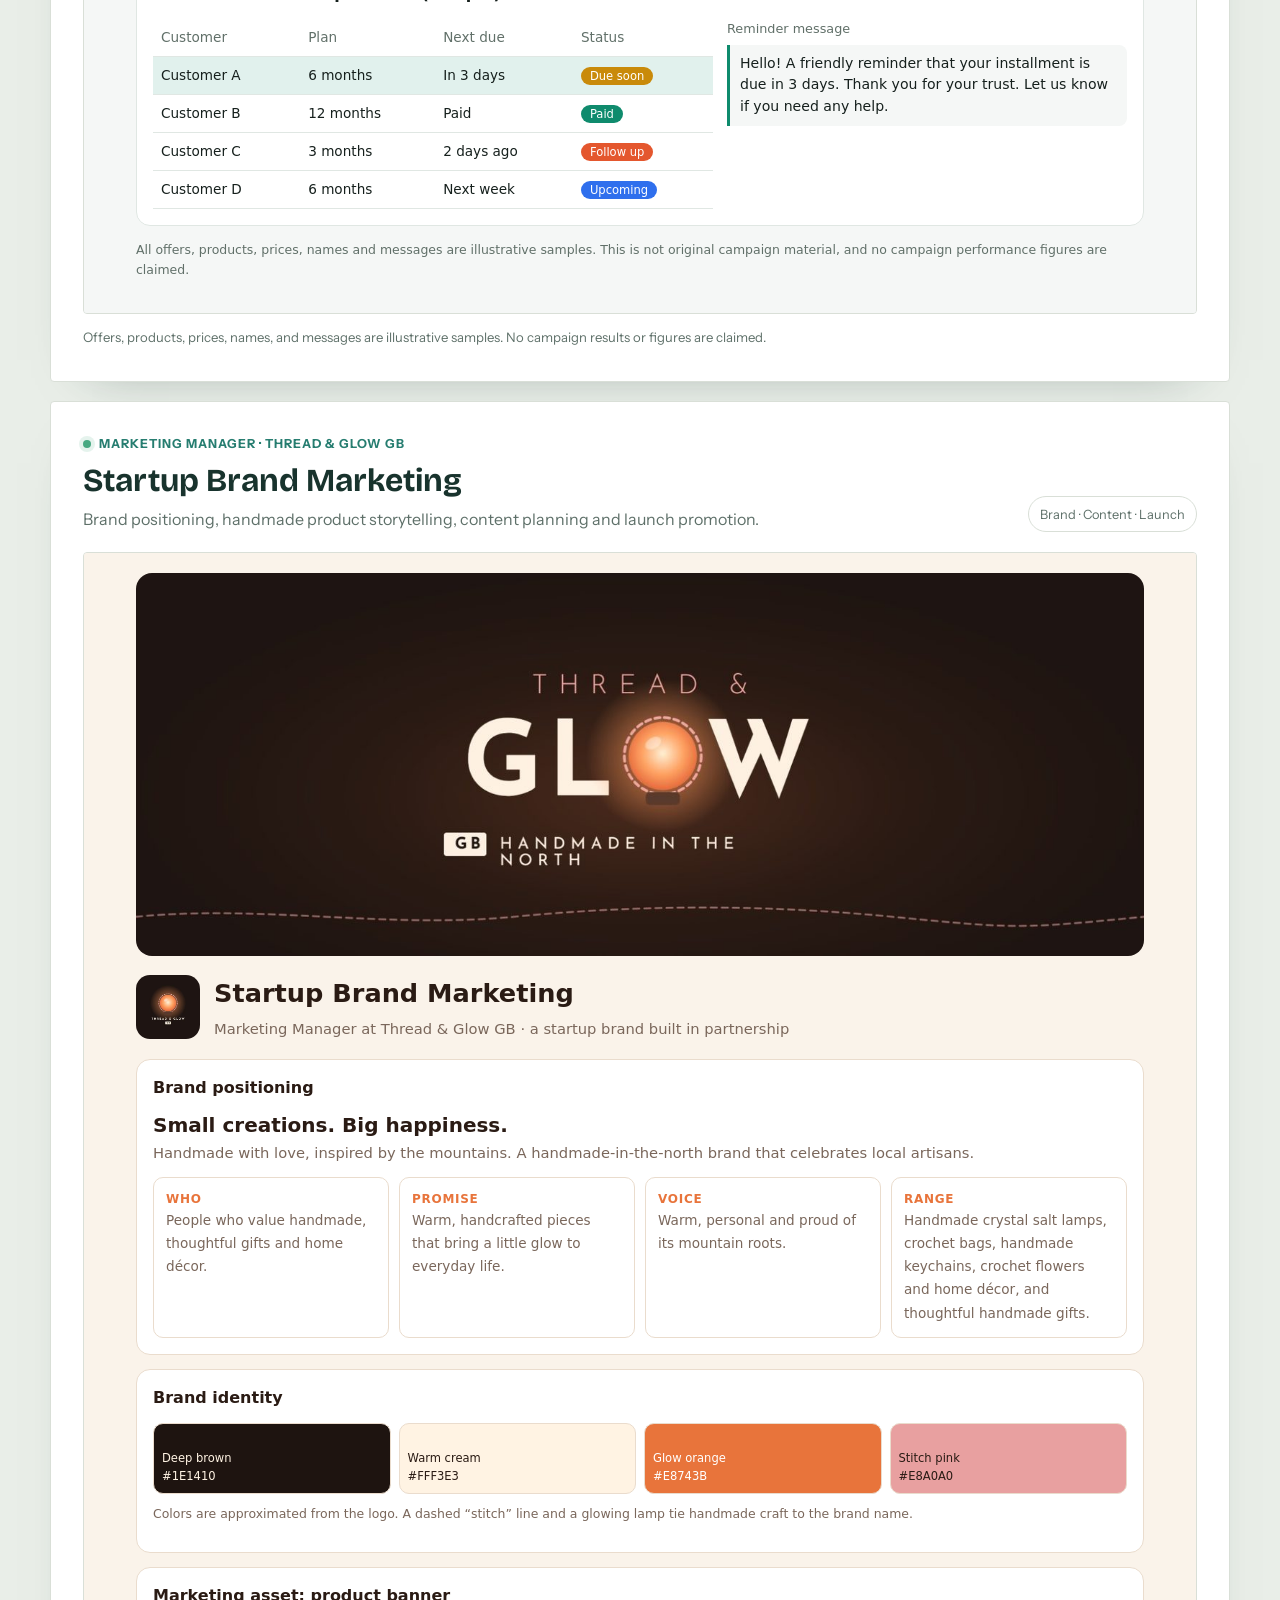
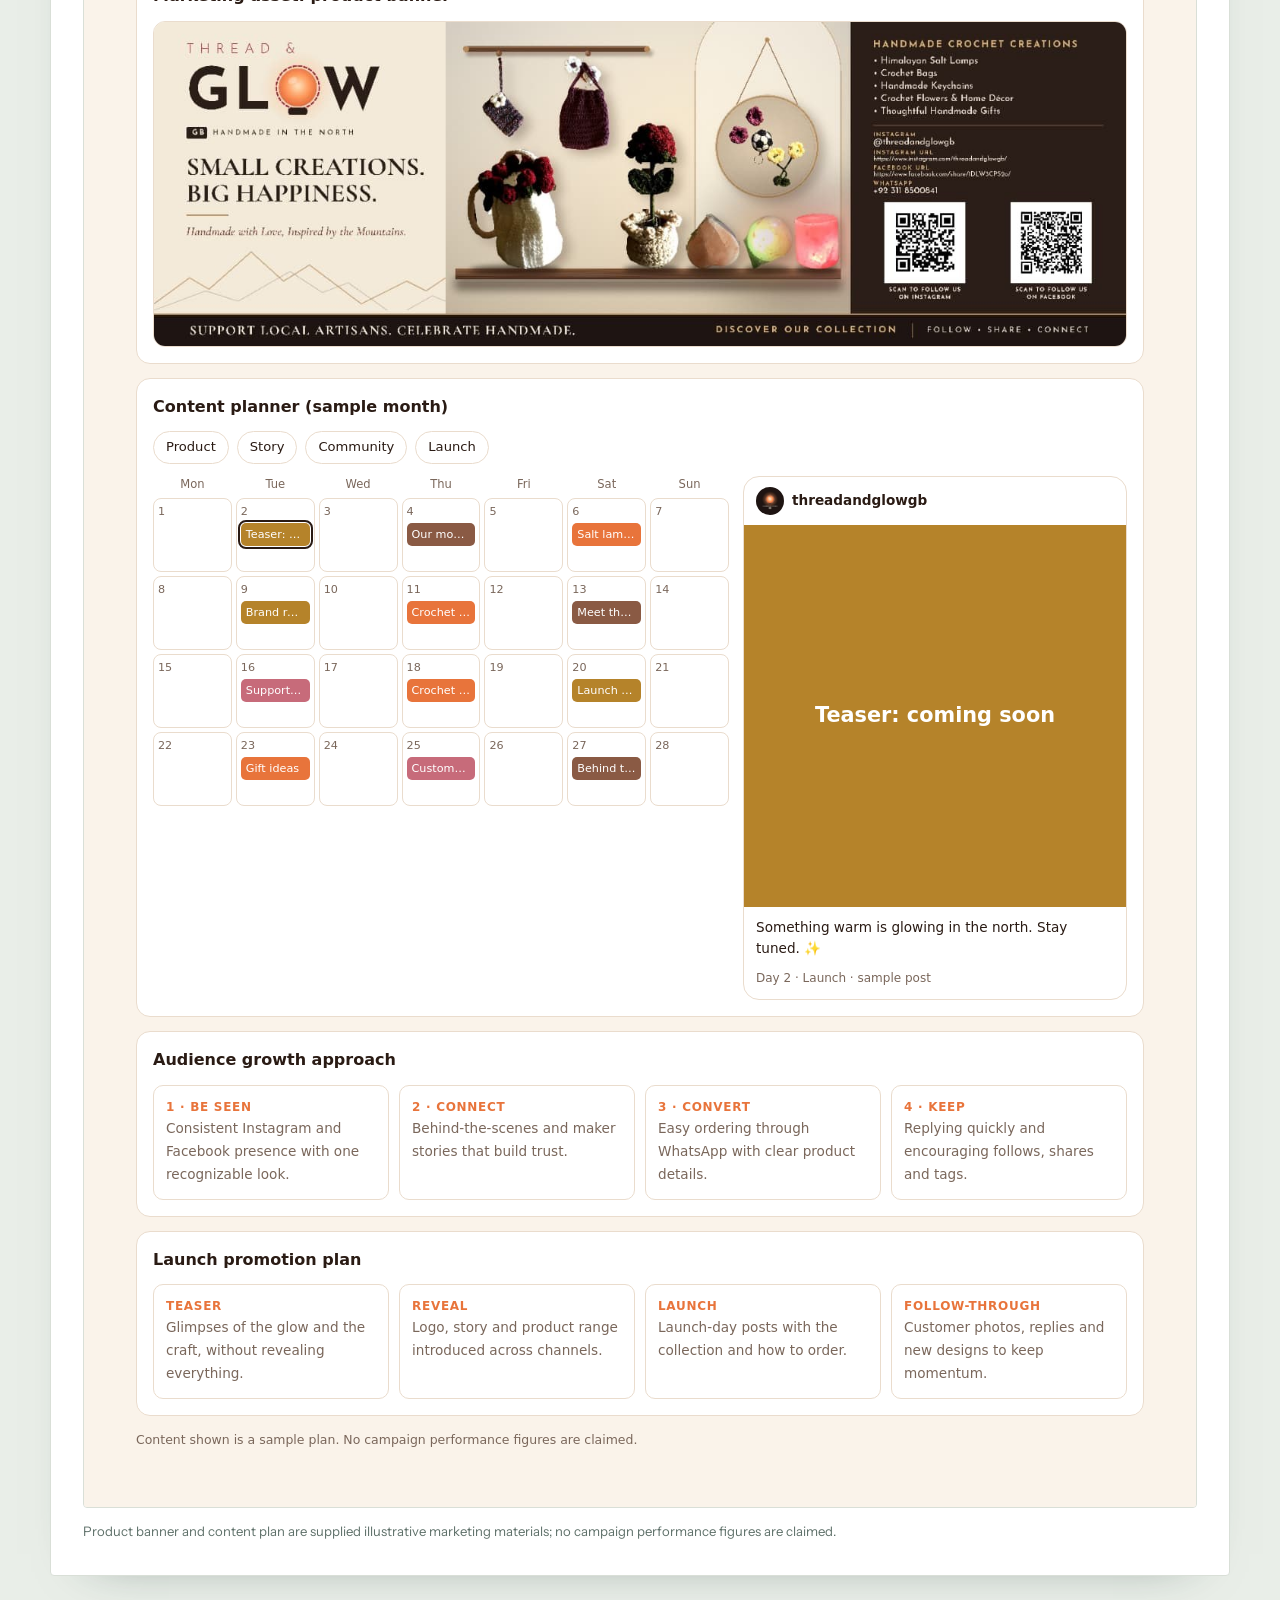
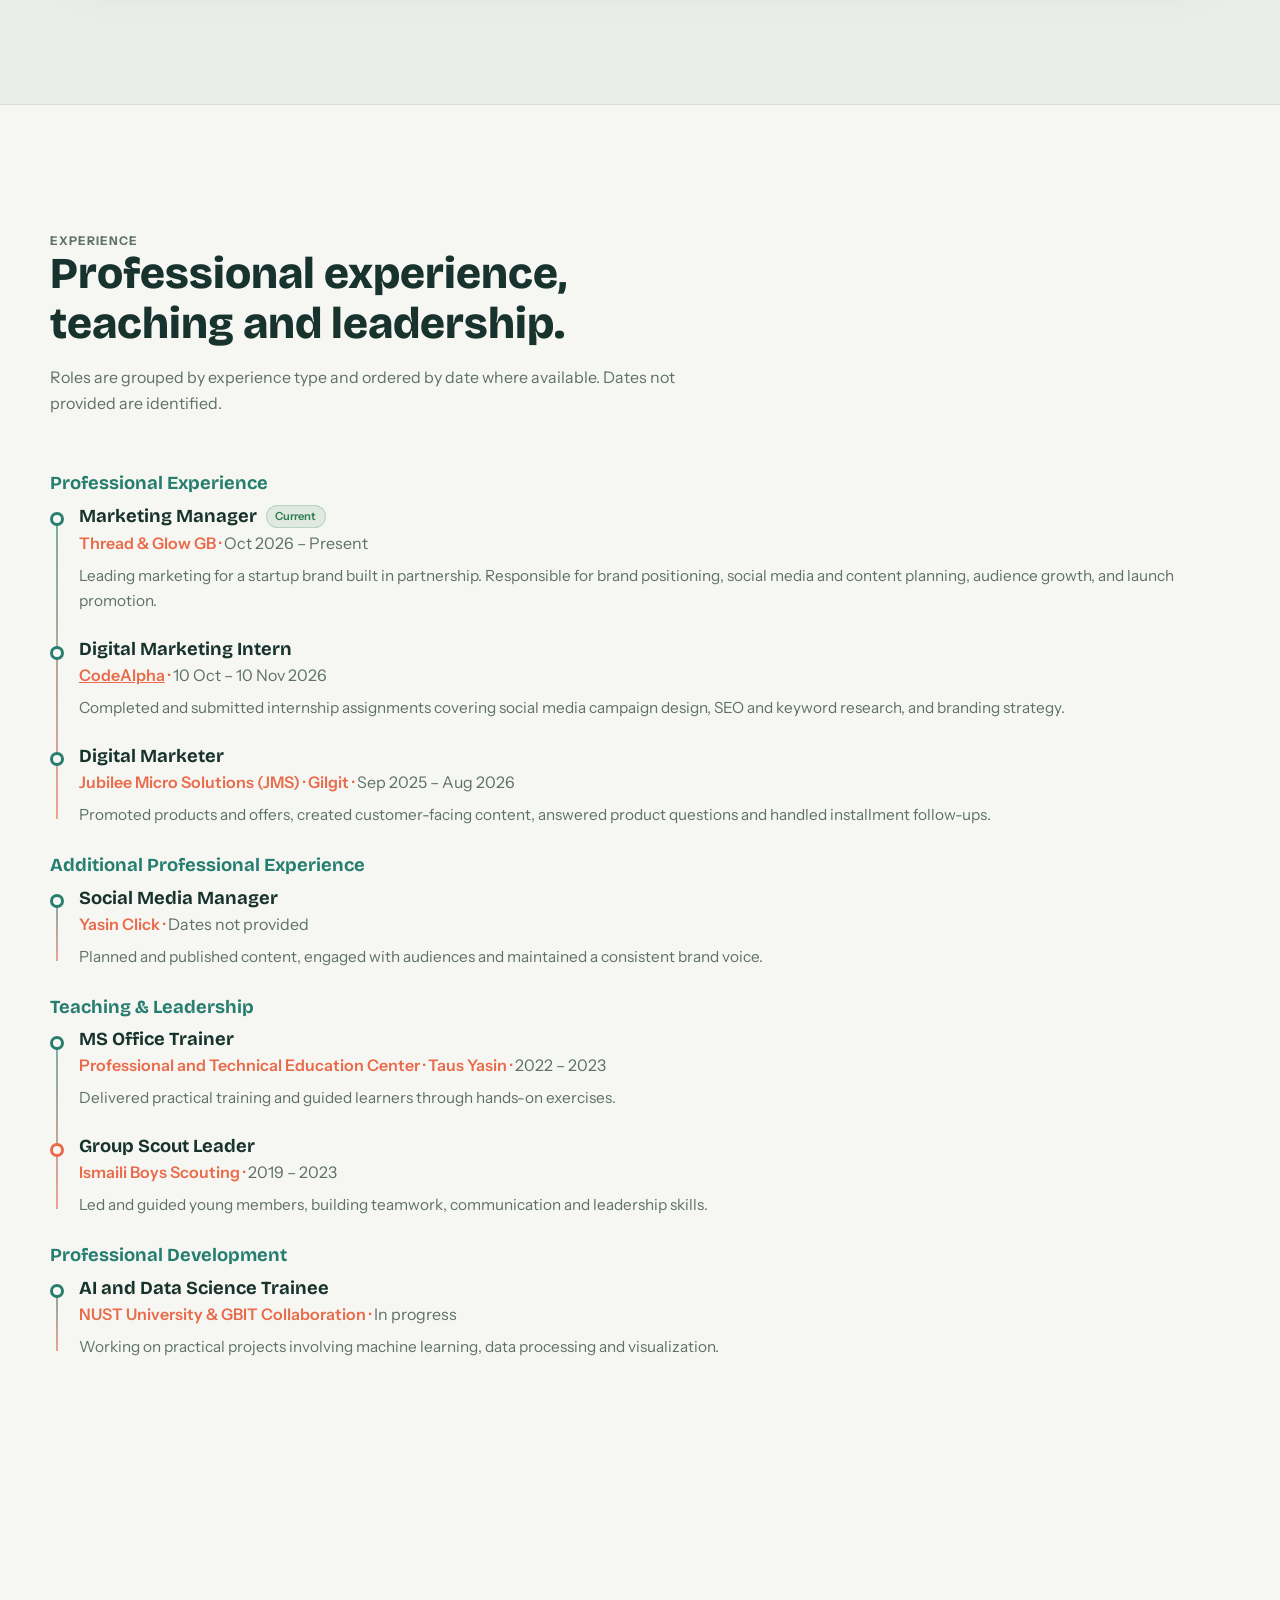
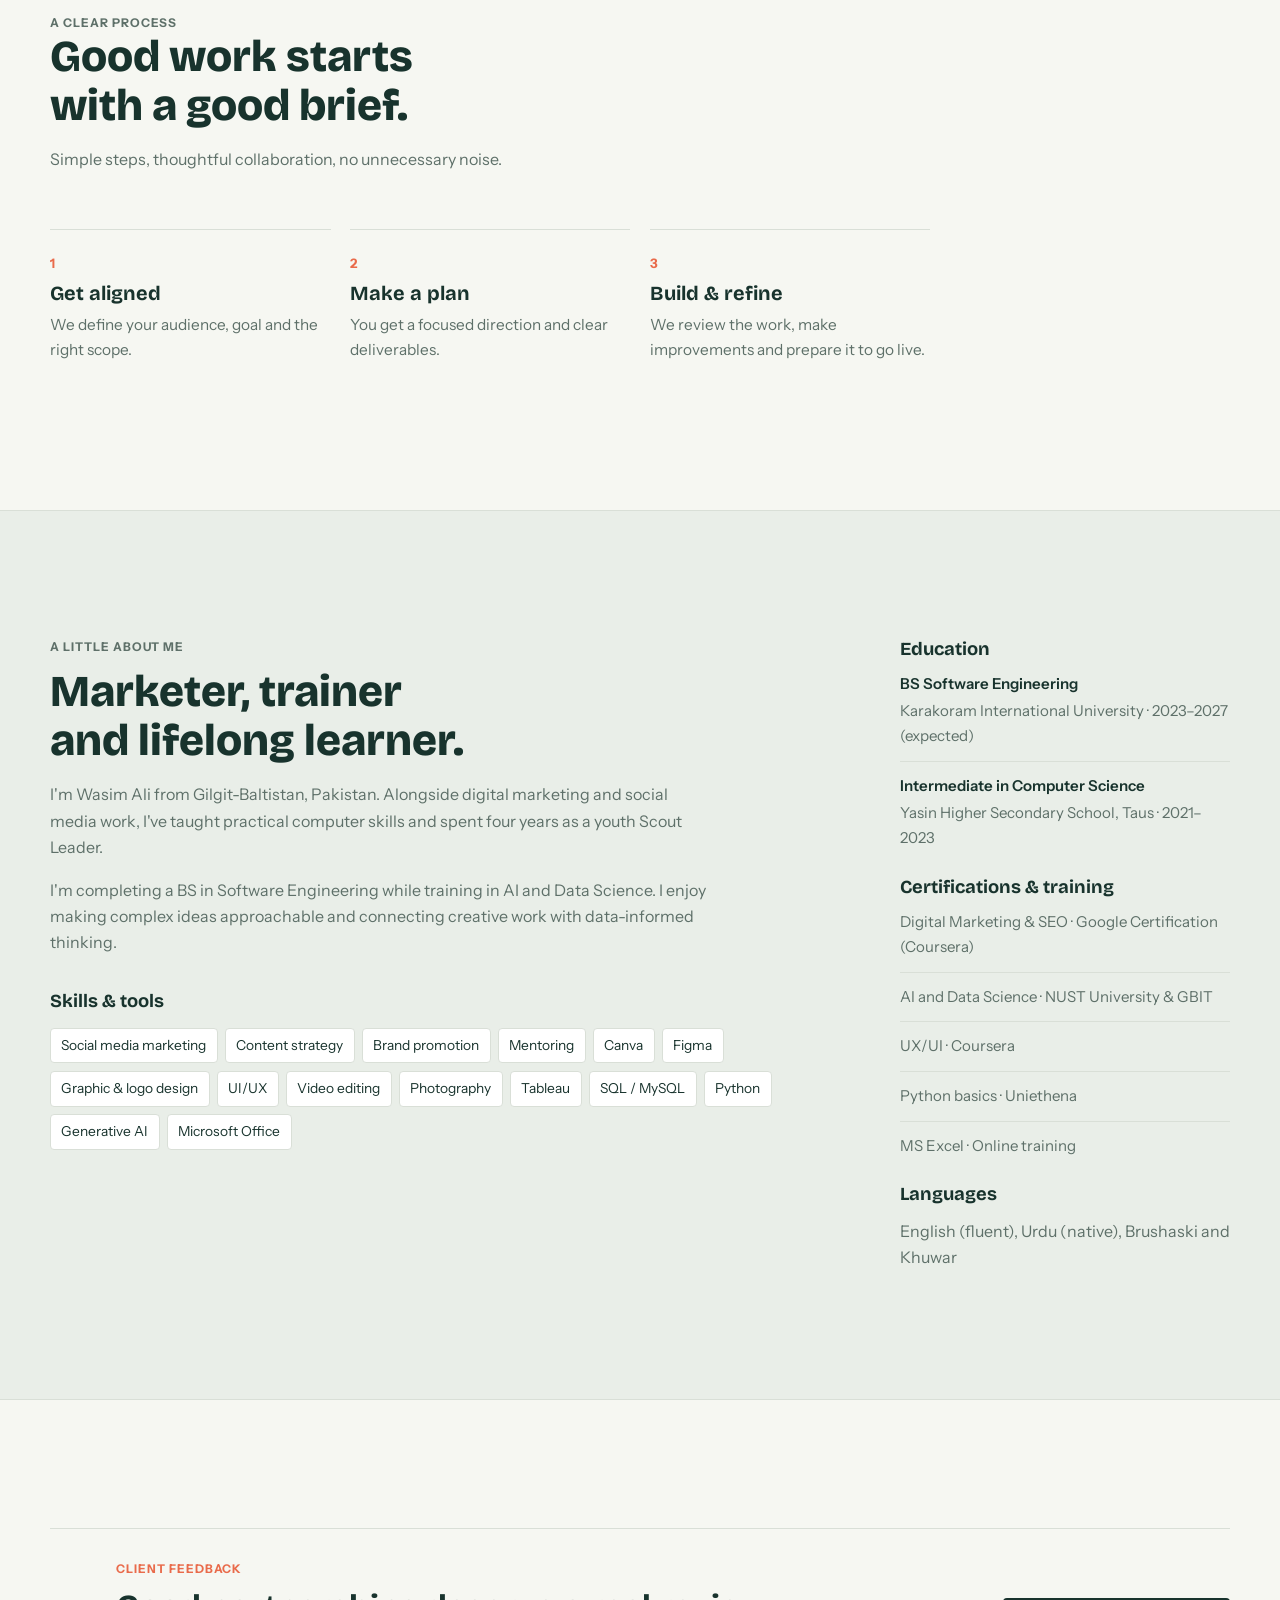
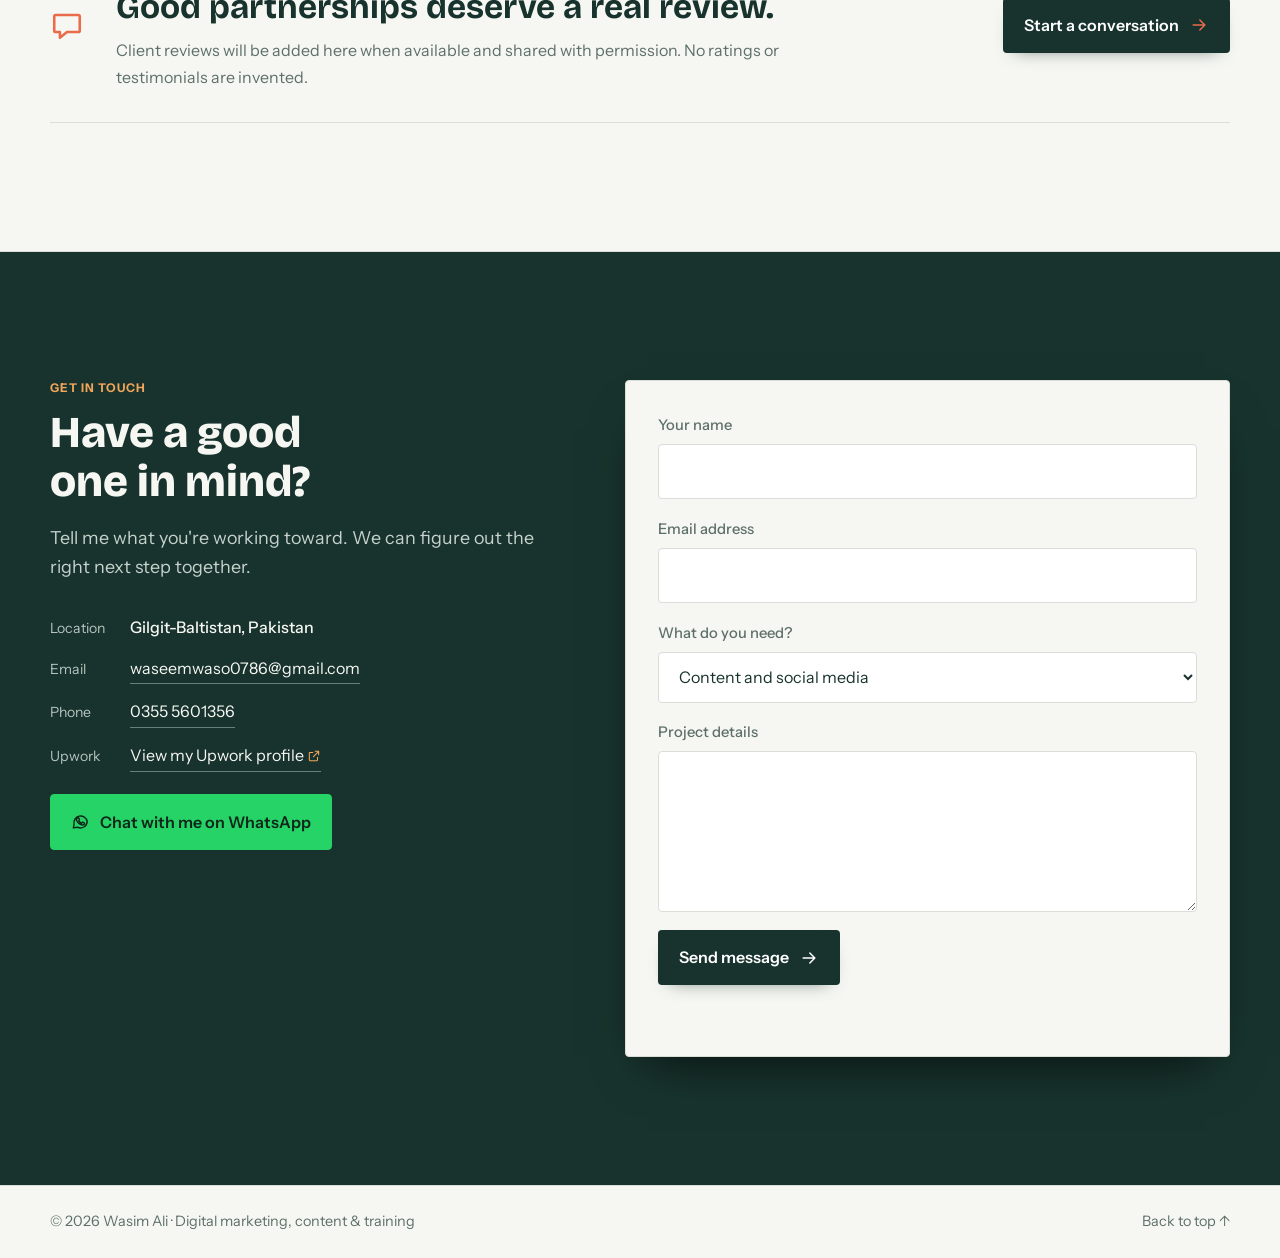
==== commit 420b5c7d: "Organize portfolio experience and correct client name Co-authored-by: Copilot <223556219+Copilot@use" ====
--- a/index.html
+++ b/index.html
@@ -106,10 +106,10 @@
 
   <section class="career-snapshot" aria-label="Career highlights">
     <div class="wrap snapshot-grid">
+      <div class="snapshot-item"><strong>2026</strong><span>Marketing Manager<br>Thread &amp; Glow GB</span></div>
       <div class="snapshot-item"><strong>2026</strong><span>Digital Marketing Intern<br>CodeAlpha</span></div>
+      <div class="snapshot-item"><strong>2025–2026</strong><span>Digital Marketer<br>JMS, Gilgit</span></div>
       <div class="snapshot-item"><strong>2022–2023</strong><span>MS Office Trainer<br>Taus Yasin</span></div>
-      <div class="snapshot-item"><strong>2025–2026</strong><span>Digital Marketer<br>JMS, Gilgit</span></div>
-      <div class="snapshot-item"><strong>2023–2027</strong><span>BS Software Engineering<br>Expected</span></div>
     </div>
   </section>
 
@@ -188,16 +188,16 @@
           <iframe id="dashboardFrame" class="dashboard-frame" src="interactive-data-dashboard.html" title="Interactive Sales Performance Explorer dashboard" loading="lazy" scrolling="no"></iframe>
           <p class="dashboard-caption">Illustrative sample data generated for demonstration. No client data or results are represented.</p>
         </article>
-        <article class="proj dashboard-project" data-cat="social" data-title="Social media management" data-role="Content planning, publishing and audience interaction for Asynclick" data-tools="Content strategy, social media planning, brand consistency, community management" data-desc="A social media management showcase with a sample content calendar, post previews, brand consistency guidelines and example audience replies. Posts, captions and comments are illustrative samples, not original campaign artwork; no results or figures are claimed.">
+        <article class="proj dashboard-project" data-cat="social" data-title="Social media management" data-role="Content planning, publishing and audience interaction for Yasin Click" data-tools="Content strategy, social media planning, brand consistency, community management" data-desc="A social media management showcase with a sample content calendar, post previews, brand consistency guidelines and example audience replies. Posts, captions and comments are illustrative samples, not original campaign artwork; no results or figures are claimed.">
           <div class="dashboard-heading">
             <div>
-              <p class="dashboard-label"><span></span> Social media experience · Asynclick</p>
+              <p class="dashboard-label"><span></span> Social media experience · Yasin Click</p>
               <h3>Social Media Management</h3>
               <p>Plan content, keep a consistent brand voice and engage with the community.</p>
             </div>
             <span class="dashboard-tech">Strategy · Content · Community</span>
           </div>
-          <iframe id="socialFrame" class="dashboard-frame social-frame" src="social-media-management.html" title="Social media management showcase for Asynclick" loading="lazy" scrolling="no"></iframe>
+          <iframe id="socialFrame" class="dashboard-frame social-frame" src="social-media-management.html" title="Social media management showcase for Yasin Click" loading="lazy" scrolling="no"></iframe>
           <p class="dashboard-caption">All posts, captions and comments are illustrative samples. No campaign results or figures are claimed.</p>
         </article>
         <article class="proj dashboard-project" data-cat="content" data-title="Product promotion &amp; customer communication" data-role="Promotional content, product information and customer follow-up at Jubilee Micro Solutions" data-tools="Digital marketing, promotion planning, customer communication, installment follow-up" data-desc="An interactive promotion planner with channel filters, sample offer previews, a product information and installment explainer, customer reply examples and an installment follow-up tracker. Offers, products, prices, names and messages are illustrative samples; no original campaign material or results are represented.">
@@ -233,17 +233,12 @@
     <div class="wrap">
       <div class="head">
         <p class="eyebrow">Experience</p>
-        <h2>Work, teaching and community leadership.</h2>
-        <p>Roles and dates are taken from my CV. Dates are omitted where they weren't listed.</p>
+        <h2>Professional experience, teaching and leadership.</h2>
+        <p>Roles are grouped by experience type and ordered by date where available. Dates not provided are identified.</p>
       </div>
       <div class="timeline">
+        <h3 class="experience-group">Professional Experience</h3>
         <ol>
-          <li>
-            <div class="dot"></div>
-            <h4>Digital Marketing Intern</h4>
-            <p class="org"><a href="https://codealpha.tech/" target="_blank" rel="noopener noreferrer">CodeAlpha</a> <span>10 Oct – 10 Nov 2026</span></p>
-            <p>Completed and submitted internship assignments covering social media campaign design, SEO and keyword research, and branding strategy.</p>
-          </li>
           <li>
             <div class="dot"></div>
             <div class="timeline-title"><h4>Marketing Manager</h4><span class="current-pill">Current</span></div>
@@ -252,33 +247,51 @@
           </li>
           <li>
             <div class="dot"></div>
+            <h4>Digital Marketing Intern</h4>
+            <p class="org"><a href="https://codealpha.tech/" target="_blank" rel="noopener noreferrer">CodeAlpha</a> · <span>10 Oct – 10 Nov 2026</span></p>
+            <p>Completed and submitted internship assignments covering social media campaign design, SEO and keyword research, and branding strategy.</p>
+          </li>
+          <li>
+            <div class="dot"></div>
             <h4>Digital Marketer</h4>
-            <p class="org">Jubilee Micro Solutions (JMS) · Gilgit <span>Sep 2025 – Aug 2026</span></p>
+            <p class="org">Jubilee Micro Solutions (JMS) · Gilgit · <span>Sep 2025 – Aug 2026</span></p>
             <p>Promoted products and offers, created customer-facing content, answered product questions and handled installment follow-ups.</p>
           </li>
+        </ol>
+
+        <h3 class="experience-group">Additional Professional Experience</h3>
+        <ol>
           <li>
             <div class="dot"></div>
             <h4>Social Media Manager</h4>
-            <p class="org">Yasin Click</p>
+            <p class="org">Yasin Click · <span>Dates not provided</span></p>
             <p>Planned and published content, engaged with audiences and maintained a consistent brand voice.</p>
           </li>
+        </ol>
+
+        <h3 class="experience-group">Teaching &amp; Leadership</h3>
+        <ol>
           <li>
             <div class="dot"></div>
             <h4>MS Office Trainer</h4>
-            <p class="org">Professional and Technical Education Center · Taus Yasin <span>2022 – 2023</span></p>
+            <p class="org">Professional and Technical Education Center · Taus Yasin · <span>2022 – 2023</span></p>
             <p>Delivered practical training and guided learners through hands-on exercises.</p>
-          </li>
-          <li>
-            <div class="dot"></div>
-            <h4>AI and Data Science Trainee</h4>
-            <p class="org">NUST University &amp; GBIT Collaboration <span>In progress</span></p>
-            <p>Working on practical projects involving machine learning, data processing and visualization.</p>
           </li>
           <li>
             <div class="dot alt-dot"></div>
             <h4>Group Scout Leader</h4>
-            <p class="org">Ismaili Boys Scouting <span>2019 – 2023</span></p>
+            <p class="org">Ismaili Boys Scouting · <span>2019 – 2023</span></p>
             <p>Led and guided young members, building teamwork, communication and leadership skills.</p>
+          </li>
+        </ol>
+
+        <h3 class="experience-group">Professional Development</h3>
+        <ol>
+          <li>
+            <div class="dot"></div>
+            <h4>AI and Data Science Trainee</h4>
+            <p class="org">NUST University &amp; GBIT Collaboration · <span>In progress</span></p>
+            <p>Working on practical projects involving machine learning, data processing and visualization.</p>
           </li>
         </ol>
       </div>
--- a/css/styles.css
+++ b/css/styles.css
@@ -283,6 +283,8 @@
 .about-note span { color: var(--cyan); text-transform: uppercase; font-size: .75rem; font-weight: 700; letter-spacing: .08em; }
 .about-note p { margin: .6rem 0 0; font: 700 1.35rem/1.35 var(--f-display); }
 .timeline .sub { margin-top: 0; }
+.experience-group { margin: 0 0 .75rem; color: var(--blue); font-size: 1.15rem; }
+.experience-group:not(:first-child) { margin-top: 1.75rem; }
 .timeline ol { position: relative; padding-left: 1.8rem; display: grid; gap: 1.6rem; }
 .timeline ol::before { content: ""; position: absolute; left: 6px; top: 8px; bottom: 8px; width: 2px; background: linear-gradient(var(--blue), var(--cyan)); opacity: .6; }
 .timeline li { position: relative; }
